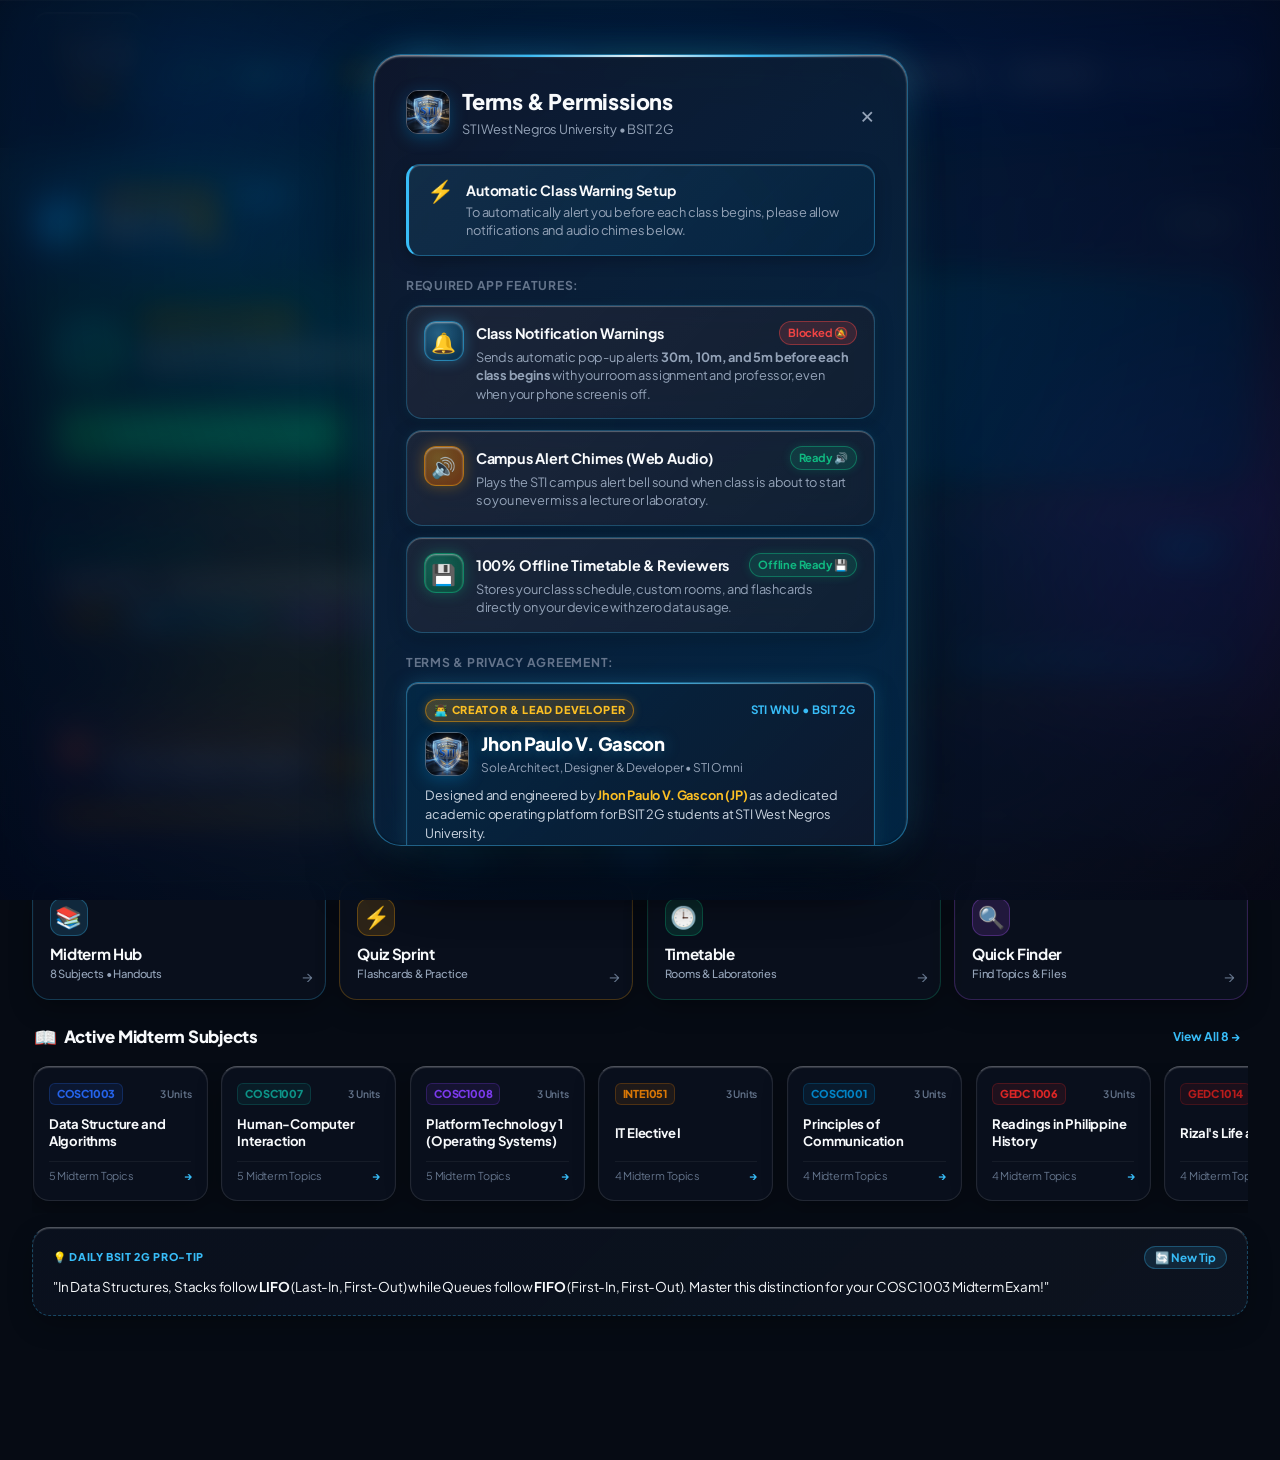
==== index.html @ 317f8689 "feat(brand): modernize STI university crest badge and integrate STI Omni branding" ====
<!DOCTYPE html>
<html lang="en" data-theme="dark">
<head>
  <meta charset="UTF-8">
  <meta name="viewport" content="width=device-width, initial-scale=1.0, viewport-fit=cover">
  <meta name="format-detection" content="telephone=no">
  <!-- Typography: Plus Jakarta Sans & Inter (Ultra-Clean Professional Suite) -->
  <link rel="preconnect" href="https://fonts.googleapis.com">
  <link rel="preconnect" href="https://fonts.gstatic.com" crossorigin>
  <link href="https://fonts.googleapis.com/css2?family=Plus+Jakarta+Sans:wght@300;400;500;600;700;800&family=Inter:wght@400;500;600;700;800&display=swap" rel="stylesheet">
  <link rel="preload" href="css/style.css" as="style">
  <link rel="stylesheet" href="css/style.css">
  <title>STI Omni &bull; BSIT 2G Study Hub</title>
  <link rel="icon" href="assets/icons/sti_crest_modern_128.png">
  <link rel="manifest" href="manifest.json">
  <meta name="apple-mobile-web-app-capable" content="yes">
  <meta name="apple-mobile-web-app-status-bar-style" content="black-translucent">
  <meta name="apple-mobile-web-app-title" content="STI Omni">
  <link rel="apple-touch-icon" href="assets/icons/sti_crest_modern_128.png">
  <meta name="theme-color" content="#002b49">
</head>
<body>
  <!-- Ambient Liquid Glass Dynamic Backlight Mesh (visionOS Glow) -->
  <div class="liquid-ambient-backdrop" aria-hidden="true">
    <div class="ambient-orb ambient-orb-1"></div>
    <div class="ambient-orb ambient-orb-2"></div>
    <div class="ambient-orb ambient-orb-3"></div>
  </div>

  <div class="app-container">
    <!-- Main Wrapper -->
    <main class="main-wrapper">
      <!-- Sticky Top Live Header (Glassmorphic) -->
      <header class="top-header">
        <div class="top-header-bar">
          <div class="header-left">
            <div class="header-brand-mark">
              <div class="brand-sti-crest-badge" title="STI West Negros University &bull; Official Student Hub">
                <img src="assets/icons/sti_crest_modern_128.png" alt="STI WNU Crest" class="brand-sti-crest-icon">
                <span class="brand-sti-text">STI</span>
              </div>
              <span class="brand-app-name">Omni</span>
              <span class="brand-section-pill">2G</span>
              <span class="term-pill">MIDTERM</span>
            </div>

            <!-- Glassmorphism Theme Switcher (Moved to left beside brand) -->
            <button id="themeToggleBtn" class="theme-liquid-orb" aria-label="Toggle dark/light theme" title="Toggle theme">
              <span class="theme-orb-glow"></span>
              <span class="theme-orb-specular"></span>
              <span id="themeIconSlot" class="theme-orb-icon">
                <svg class="theme-svg moon-svg" viewBox="0 0 24 24" fill="none" stroke="currentColor" stroke-width="2.2" stroke-linecap="round" stroke-linejoin="round">
                  <path d="M21 12.79A9 9 0 1 1 11.21 3 7 7 0 0 0 21 12.79z"></path>
                </svg>
              </span>
            </button>
          </div>

          <div class="header-actions">
            <!-- New Quick Search & Finder Button (Spotlight / Ctrl+K) -->
            <button id="headerSearchBtn" class="liquid-glass-btn search-btn" onclick="App.openSearchModal()" title="Quick Search: Subjects, Handouts, Rooms (Ctrl+K)">
              <span class="search-btn-icon">
                <svg viewBox="0 0 24 24" fill="none" stroke="currentColor" stroke-width="2.2" stroke-linecap="round" stroke-linejoin="round">
                  <circle cx="11" cy="11" r="8"></circle>
                  <line x1="21" y1="21" x2="16.65" y2="16.65"></line>
                </svg>
              </span>
              <span class="search-btn-label">Search</span>
              <kbd class="search-kbd">⌘K</kbd>
            </button>

            <!-- Download Button (Hidden when downloaded or in app) -->
            <button id="openDownloadModalHeaderBtn" class="liquid-glass-btn download-btn web-only-control" onclick="App.openDownloadModal()" title="Download Official Mobile App (.apk)">
              <span class="apk-icon">📱</span>
              <span class="apk-label-desktop">Download App (.apk)</span>
              <span class="apk-label-mobile">Get APK</span>
            </button>

            <!-- Network Status Pill (Hidden when downloaded or in app) -->
            <span id="networkStatusPill" class="network-pill online web-only-control">
              <span class="pulse-dot"></span>
              <span class="network-text">Online</span>
            </span>

            <button id="enableNotifBtn" class="btn-notif desktop-only">🔔 Alerts</button>
            <button id="testAlertBtn" class="btn-notif desktop-only" title="Preview Alert Warning">🔊 Test Chime</button>
            <div id="liveClock" class="clock-display desktop-only">Mon, Oct 5, 2026</div>
          </div>
        </div>

        <!-- Dynamic Island Liquid Glass Status Capsule -->
        <div id="liveClassCapsule" class="liquid-status-capsule">
          <div class="capsule-sheen"></div>
          <div class="capsule-body">
            <div class="capsule-headline">
              <div class="capsule-badge-group">
                <span id="tickerBadge" class="capsule-status-pill upcoming">⚡ UP NEXT</span>
                <span id="tickerCountdown" class="capsule-countdown-pill">--</span>
              </div>
              <div class="capsule-meta-group">
                <span id="tickerRoom" class="capsule-meta-pill room">📍 Loading...</span>
                <span id="tickerTime" class="capsule-meta-pill time">🕒 --:--</span>
              </div>
            </div>
            <div class="capsule-subject-row">
              <div id="tickerSubject" class="capsule-subject-title">Loading class schedule...</div>
            </div>
          </div>
          <!-- Hidden fallback for legacy text queries -->
          <span id="tickerStatusText" style="display:none;"></span>
        </div>
      </header>

      <!-- View Container -->
      <div class="content-body">
        
        <!-- Live Class Warning Banner -->
        <div id="activeClassAlertBanner" class="class-alert-banner warning" style="display: none;"></div>
        
        <!-- ========================================== -->
        <!-- VIEW 1: DASHBOARD -->
        <!-- ========================================== -->
        <!-- ========================================== -->
        <!-- VIEW 1: ENGAGING HOME / DASHBOARD -->
        <!-- ========================================== -->
        <section id="view-dashboard" class="view-section active">
          
          <!-- 1. Personalized Student Greeting Hero -->
          <div class="home-hero-header">
            <div class="home-hero-left">
              <div class="home-avatar-orb" onclick="App.openProfileModal()" title="Edit Student Profile">
                <span id="homeAvatarInitials">JP</span>
                <span class="avatar-online-dot"></span>
              </div>
              <div class="home-greeting-text">
                <div class="home-badge-row">
                  <span class="home-term-chip">🎯 MIDTERM SPRINT</span>
                  <span class="home-unit-chip">23 UNITS</span>
                </div>
                <h2 id="homeWelcomeHeading" class="home-greeting-title">Hello, JP! 👋</h2>
                <p class="home-greeting-sub"><img src="assets/icons/sti_crest_modern_128.png" alt="STI WNU" class="home-crest-micro"> BSIT 2G &bull; STI West Negros University</p>
              </div>
            </div>
            <button class="home-search-pill-btn" onclick="App.openSearchModal()" title="Quick Spotlight Search (Ctrl+K)">
              <svg width="15" height="15" viewBox="0 0 24 24" fill="none" stroke="currentColor" stroke-width="2.4" stroke-linecap="round" stroke-linejoin="round">
                <circle cx="11" cy="11" r="8"></circle>
                <line x1="21" y1="21" x2="16.65" y2="16.65"></line>
              </svg>
              <span>Search</span>
            </button>
          </div>

          <!-- Mobile App Download & Install Hero Card (Hidden when downloaded) -->
          <div class="app-download-hero-card web-only-control">
            <div class="hero-left-content">
              <div class="app-icon-badge">📱</div>
              <div>
                <div class="hero-meta-row">
                  <span class="period-badge midterm">OFFICIAL v1.0.0 RELEASE</span>
                  <span class="hero-platform-sub">ANDROID &bull; IOS &bull; OFFLINE</span>
                </div>
                <h3 class="hero-card-title">Install STI 2G Study Hub on Your Phone</h3>
                <p class="hero-card-desc">Offline class timetable, class chimes, midterm study guides &amp; practice exam flashcards.</p>
              </div>
            </div>
            <div class="hero-actions-row">
              <a href="https://github.com/paulogascon/sti-2g-study-hub/releases/download/v1.0.0/STI_2G_Study_Hub.apk" download="STI_2G_Study_Hub.apk" class="apk-download-glass-btn" onclick="App.markAppDownloaded()">
                <span>📥 Download Android APK</span>
                <span class="apk-size-pill">(7.4 MB)</span>
              </a>
              <button class="btn-secondary glass-btn" onclick="App.openDownloadModal()">
                📲 Install Guide (iOS / Android)
              </button>
            </div>
          </div>

          <!-- 2. Today's Class Radar Card (Live Dynamic Spotlight) -->
          <div id="homeClassRadarCard" class="home-class-radar-card" onclick="App.switchView('view-schedule')" role="button" tabindex="0">
            <div class="radar-card-top">
              <div class="radar-live-indicator">
                <span class="radar-pulse-ring"></span>
                <span class="radar-pulse-core"></span>
                <span id="radarStatusLabel" class="radar-status-text">UP NEXT CLASS</span>
              </div>
              <span id="radarCountdownBadge" class="radar-time-badge">in 15h 4m</span>
            </div>
            <div class="radar-card-main">
              <h3 id="radarSubjectTitle" class="radar-subject-name">COSC1001 — Principles of Communication</h3>
              <div class="radar-meta-row">
                <span id="radarRoomChip" class="radar-chip room-chip">📍 ONLINE (W 5:30PM-8:30PM)</span>
                <span id="radarTimeChip" class="radar-chip time-chip">🕒 05:30 PM - 08:30 PM</span>
                <span id="radarProfChip" class="radar-chip prof-chip">👤 Prof. Angus, Cherry Ann</span>
              </div>
            </div>
            <div class="radar-card-footer">
              <span class="radar-footer-hint">Tap to view full timetable &amp; room assignments &rarr;</span>
            </div>
          </div>

          <!-- 3. Midterm Exam Countdown & Season Progress -->
          <div class="midterm-countdown-banner">
            <div class="countdown-left">
              <div class="countdown-orb">🎯</div>
              <div>
                <div class="countdown-eyebrow">MIDTERM EXAMINATION WINDOW</div>
                <div class="countdown-highlight-row">
                  <span id="midtermCountdown" class="countdown-number">15 Days Left</span>
                  <span class="countdown-dates-pill">Oct 22–28, 2026</span>
                </div>
                <p id="midtermCountdownDesc" class="countdown-desc">Review your notes daily to ace all 8 subjects!</p>
              </div>
            </div>
            <div class="countdown-progress-wrapper">
              <div class="progress-bar-track">
                <div class="progress-bar-fill" style="width: 65%;"></div>
              </div>
              <div class="progress-meta-row">
                <span>Prelims Done</span>
                <span class="progress-pct">65% Season Progress</span>
                <span>Midterms Ahead</span>
              </div>
            </div>
          </div>

          <!-- 4. Interactive Bento Quick Action Hub (4 Tiles) -->
          <div class="home-bento-grid">
            <div class="bento-card bento-subjects" onclick="App.goToMidtermSubjects()">
              <div class="bento-icon-glow">📚</div>
              <div class="bento-content">
                <h4>Midterm Hub</h4>
                <p>8 Subjects &bull; Handouts</p>
              </div>
              <div class="bento-arrow">&rarr;</div>
            </div>

            <div class="bento-card bento-quiz" onclick="App.switchView('view-quiz')">
              <div class="bento-icon-glow">⚡</div>
              <div class="bento-content">
                <h4>Quiz Sprint</h4>
                <p>Flashcards &amp; Practice</p>
              </div>
              <div class="bento-arrow">&rarr;</div>
            </div>

            <div class="bento-card bento-sched" onclick="App.switchView('view-schedule')">
              <div class="bento-icon-glow">🕒</div>
              <div class="bento-content">
                <h4>Timetable</h4>
                <p>Rooms &amp; Laboratories</p>
              </div>
              <div class="bento-arrow">&rarr;</div>
            </div>

            <div class="bento-card bento-search" onclick="App.openSearchModal()">
              <div class="bento-icon-glow">🔍</div>
              <div class="bento-content">
                <h4>Quick Finder</h4>
                <p>Find Topics &amp; Files</p>
              </div>
              <div class="bento-arrow">&rarr;</div>
            </div>
          </div>

          <!-- 5. Enrolled Courses Quick Carousel (8 Subjects) -->
          <div class="home-section-headline">
            <div class="headline-left">
              <span class="headline-icon">📖</span>
              <h3>Active Midterm Subjects</h3>
            </div>
            <button class="headline-action-link" onclick="App.goToMidtermSubjects()">View All 8 &rarr;</button>
          </div>

          <div id="homeSubjectsCarousel" class="home-subjects-carousel">
            <!-- Rendered dynamically by App.renderHomeSubjectsCarousel() -->
          </div>

          <!-- 6. Daily BSIT Pro-Tip & Knowledge Byte -->
          <div class="home-protip-card">
            <div class="protip-header">
              <div class="protip-badge">💡 DAILY BSIT 2G PRO-TIP</div>
              <button class="protip-refresh-btn" onclick="App.rotateDailyProTip()" title="Get another tip">🔄 New Tip</button>
            </div>
            <p id="homeProTipText" class="protip-body">
              "In Data Structures, Stacks follow <strong>LIFO</strong> (Last-In, First-Out) while Queues follow <strong>FIFO</strong> (First-In, First-Out). Master this distinction for your COSC1003 Midterm Exam!"
            </p>
          </div>

        </section>

        <!-- ========================================== -->
        <!-- VIEW 2: CLASS SCHEDULE -->
        <!-- ========================================== -->
        <section id="view-schedule" class="view-section">
          <div class="section-header">
            <h2>Weekly Class Timetable</h2>
            <p>Official schedule for BSIT 2G &bull; Lectures, Computer Laboratories, and PE</p>
          </div>

          <div class="schedule-controls">
            <div class="day-pills">
              <button class="day-pill-btn active" data-day="All" onclick="ScheduleModule.setDayFilter('All')">All Days</button>
              <button class="day-pill-btn" data-day="Monday" onclick="ScheduleModule.setDayFilter('Monday')">Mon</button>
              <button class="day-pill-btn" data-day="Tuesday" onclick="ScheduleModule.setDayFilter('Tuesday')">Tue</button>
              <button class="day-pill-btn" data-day="Wednesday" onclick="ScheduleModule.setDayFilter('Wednesday')">Wed</button>
              <button class="day-pill-btn" data-day="Thursday" onclick="ScheduleModule.setDayFilter('Thursday')">Thu</button>
              <button class="day-pill-btn" data-day="Friday" onclick="ScheduleModule.setDayFilter('Friday')">Fri</button>
            </div>
            <button id="openAddSchedBtn" class="btn-secondary">
              + Add / Custom Slot
            </button>
          </div>

          <div id="scheduleGrid" class="schedule-grid">
            <!-- Rendered by ScheduleModule -->
          </div>
        </section>

        <!-- ========================================== -->
        <!-- VIEW 3: SUBJECT HUB -->
        <!-- ========================================== -->
        <section id="view-subjects" class="view-section">
          <div class="section-header" style="display:flex; justify-content:space-between; align-items:center; flex-wrap:wrap; gap:1rem;">
            <div>
              <h2>Subject Hub (8 Courses)</h2>
              <p>Curriculum repository, syllabus modules, handouts, and quick reviewers</p>
            </div>
            <div class="period-tab-group" style="margin-bottom:0;">
              <button class="period-tab-btn active" id="filterAllPeriod" onclick="App.setGlobalSubjectFilter('ALL')">
                📚 All Topics
              </button>
              <button class="period-tab-btn" id="filterMidtermPeriod" onclick="App.setGlobalSubjectFilter('MIDTERM')">
                🎯 Midterm (Active)
              </button>
              <button class="period-tab-btn" id="filterPrelimPeriod" onclick="App.setGlobalSubjectFilter('PRELIM')">
                📁 Prelim Archive
              </button>
            </div>
          </div>

          <div id="subjectsGrid" class="subjects-grid">

      <div class="subject-card" data-code="COSC1003">
        <div class="subject-card-top" style="background: linear-gradient(135deg, #1E3A8A 0%, #3B82F6 100%);">
          <div class="subject-card-code">COSC1003</div>
          <h3 class="subject-card-title">Data Structure and Algorithms</h3>
          <span class="subject-units-badge">3 Units</span>
        </div>
        <div class="subject-card-body">
          <div class="subject-meta-chips-row">
            <div class="schedule-meta-chip room-chip" title="Classroom / Laboratory: B305 (Lec) / B102 (Lab)">
              <div class="meta-chip-orb room-orb">
                <svg class="meta-chip-svg" viewBox="0 0 24 24" fill="none" stroke="currentColor" stroke-width="2" stroke-linecap="round" stroke-linejoin="round">
                  <path d="M3 21h18M5 21V7l8-4v18M13 7l6 3v11M9 9v1M9 13v1M9 17v1M17 13v1M17 17v1"/>
                </svg>
              </div>
              <div class="meta-chip-content">
                <span class="meta-chip-label">Room / Lab</span>
                <span class="meta-chip-value">B305 (Lec) / B102 (Lab)</span>
              </div>
            </div>

            <div class="schedule-meta-chip instructor-chip" title="Instructor: Angus, Cherry Ann A.">
              <div class="meta-chip-orb instructor-orb">
                <svg class="meta-chip-svg" viewBox="0 0 24 24" fill="none" stroke="currentColor" stroke-width="2" stroke-linecap="round" stroke-linejoin="round">
                  <path d="M20 21v-2a4 4 0 0 0-4-4H8a4 4 0 0 0-4 4v2"></path>
                  <circle cx="12" cy="7" r="4"></circle>
                </svg>
              </div>
              <div class="meta-chip-content">
                <span class="meta-chip-label">Instructor</span>
                <span class="meta-chip-value">Angus, Cherry Ann A.</span>
              </div>
            </div>
          </div>
          <p class="subject-desc">Fundamental data structures (Arrays, Linked Lists, Stacks, Queues, Trees) and algorithmic complexity (Big O, sorting, searching).</p>

          <div style="display:flex; justify-content:space-between; align-items:center; margin: 0.85rem 0 0.4rem 0;">
            <div style="display:flex; gap: 6px;">
              <button 
                class="period-badge midterm" 
                style="cursor:pointer; border: 1px solid rgba(245, 158, 11, 0.4); background: rgba(245, 158, 11, 0.2);"
                onclick="App.toggleCardTopics('COSC1003', 'midterm', event)">
                🎯 Midterm (5)
              </button>
              <button 
                class="period-badge" 
                style="cursor:pointer; border: 1px solid var(--border-color); background: transparent;"
                onclick="App.toggleCardTopics('COSC1003', 'prelim', event)">
                📁 Prelim (4)
              </button>
            </div>
            <span style="font-size: 0.7rem; color: var(--text-dim); text-transform:uppercase; font-weight:700;">
              Active
            </span>
          </div>

          <ul class="subject-topics-list">
              <li class="subject-topic-item">
                <span class="subject-topic-dot" style="background: #f59e0b;"></span>
                <span>Abstract Data Types & Big-O Notation</span>
              </li>
              <li class="subject-topic-item">
                <span class="subject-topic-dot" style="background: #f59e0b;"></span>
                <span>Singly and Doubly Linked Lists</span>
              </li>
              <li class="subject-topic-item">
                <span class="subject-topic-dot" style="background: #f59e0b;"></span>
                <span>Stacks (LIFO) & Queues (FIFO)</span>
              </li>
              <li class="subject-topic-item">
                <span class="subject-topic-dot" style="background: #f59e0b;"></span>
                <span>Trees & Binary Search Trees (BST)</span>
              </li>
              <li class="subject-topic-item">
                <span class="subject-topic-dot" style="background: #f59e0b;"></span>
                <span>Sorting & Searching Algorithms</span>
              </li>
          </ul>

          <div class="subject-card-midterm-cta">
            <button class="btn-card-action btn-midterm-highlight" onclick="App.openSubjectHandouts('COSC1003', 'MIDTERM')" title="Open Midterm Study Guides &amp; Raw Handouts">
              <span class="btn-pulse-dot"></span>
              <span class="btn-cta-text">
                <span class="btn-cta-title">🎯 Open Midterm Files &amp; Reviewers</span>
                <span class="btn-cta-subtitle">Study Guides &bull; Raw Handouts &bull; Active &rarr;</span>
              </span>
            </button>
          </div>

          <div class="subject-actions-row">
            <button class="btn-card-action btn-secondary-glass" onclick="App.openSubjectHandouts('COSC1003', 'PRELIM')">
              📁 Prelim Archive
            </button>
            <button class="btn-card-action btn-secondary-glass" onclick="App.startSubjectQuiz('COSC1003')">
              ⚡ Flashcards &amp; Quiz
            </button>
          </div>
        </div>
      </div>

      <div class="subject-card" data-code="COSC1007">
        <div class="subject-card-top" style="background: linear-gradient(135deg, #115E59 0%, #14B8A6 100%);">
          <div class="subject-card-code">COSC1007</div>
          <h3 class="subject-card-title">Human-Computer Interaction</h3>
          <span class="subject-units-badge">3 Units</span>
        </div>
        <div class="subject-card-body">
          <div class="subject-meta-chips-row">
            <div class="schedule-meta-chip room-chip" title="Classroom / Laboratory: B207 (Lec) / MN307 (Lab)">
              <div class="meta-chip-orb room-orb">
                <svg class="meta-chip-svg" viewBox="0 0 24 24" fill="none" stroke="currentColor" stroke-width="2" stroke-linecap="round" stroke-linejoin="round">
                  <path d="M3 21h18M5 21V7l8-4v18M13 7l6 3v11M9 9v1M9 13v1M9 17v1M17 13v1M17 17v1"/>
                </svg>
              </div>
              <div class="meta-chip-content">
                <span class="meta-chip-label">Room / Lab</span>
                <span class="meta-chip-value">B207 (Lec) / MN307 (Lab)</span>
              </div>
            </div>

            <div class="schedule-meta-chip instructor-chip" title="Instructor: Pasion, Charis B.">
              <div class="meta-chip-orb instructor-orb">
                <svg class="meta-chip-svg" viewBox="0 0 24 24" fill="none" stroke="currentColor" stroke-width="2" stroke-linecap="round" stroke-linejoin="round">
                  <path d="M20 21v-2a4 4 0 0 0-4-4H8a4 4 0 0 0-4 4v2"></path>
                  <circle cx="12" cy="7" r="4"></circle>
                </svg>
              </div>
              <div class="meta-chip-content">
                <span class="meta-chip-label">Instructor</span>
                <span class="meta-chip-value">Pasion, Charis B.</span>
              </div>
            </div>
          </div>
          <p class="subject-desc">Design principles, usability engineering, user testing, heuristic evaluation, and interaction design for web/mobile interfaces.</p>

          <div style="display:flex; justify-content:space-between; align-items:center; margin: 0.85rem 0 0.4rem 0;">
            <div style="display:flex; gap: 6px;">
              <button 
                class="period-badge midterm" 
                style="cursor:pointer; border: 1px solid rgba(245, 158, 11, 0.4); background: rgba(245, 158, 11, 0.2);"
                onclick="App.toggleCardTopics('COSC1007', 'midterm', event)">
                🎯 Midterm (5)
              </button>
              <button 
                class="period-badge" 
                style="cursor:pointer; border: 1px solid var(--border-color); background: transparent;"
                onclick="App.toggleCardTopics('COSC1007', 'prelim', event)">
                📁 Prelim (4)
              </button>
            </div>
            <span style="font-size: 0.7rem; color: var(--text-dim); text-transform:uppercase; font-weight:700;">
              Active
            </span>
          </div>

          <ul class="subject-topics-list">
              <li class="subject-topic-item">
                <span class="subject-topic-dot" style="background: #f59e0b;"></span>
                <span>HCI Foundations & User-Centered Design</span>
              </li>
              <li class="subject-topic-item">
                <span class="subject-topic-dot" style="background: #f59e0b;"></span>
                <span>Nielsen's 10 Usability Heuristics</span>
              </li>
              <li class="subject-topic-item">
                <span class="subject-topic-dot" style="background: #f59e0b;"></span>
                <span>Hierarchical Task Analysis (HTA)</span>
              </li>
              <li class="subject-topic-item">
                <span class="subject-topic-dot" style="background: #f59e0b;"></span>
                <span>Prototyping & Wireframing</span>
              </li>
              <li class="subject-topic-item">
                <span class="subject-topic-dot" style="background: #f59e0b;"></span>
                <span>Usability Testing & Metrics</span>
              </li>
          </ul>

          <div class="subject-card-midterm-cta">
            <button class="btn-card-action btn-midterm-highlight" onclick="App.openSubjectHandouts('COSC1007', 'MIDTERM')" title="Open Midterm Study Guides &amp; Raw Handouts">
              <span class="btn-pulse-dot"></span>
              <span class="btn-cta-text">
                <span class="btn-cta-title">🎯 Open Midterm Files &amp; Reviewers</span>
                <span class="btn-cta-subtitle">Study Guides &bull; Raw Handouts &bull; Active &rarr;</span>
              </span>
            </button>
          </div>

          <div class="subject-actions-row">
            <button class="btn-card-action btn-secondary-glass" onclick="App.openSubjectHandouts('COSC1007', 'PRELIM')">
              📁 Prelim Archive
            </button>
            <button class="btn-card-action btn-secondary-glass" onclick="App.startSubjectQuiz('COSC1007')">
              ⚡ Flashcards &amp; Quiz
            </button>
          </div>
        </div>
      </div>

      <div class="subject-card" data-code="COSC1008">
        <div class="subject-card-top" style="background: linear-gradient(135deg, #5B21B6 0%, #8B5CF6 100%);">
          <div class="subject-card-code">COSC1008</div>
          <h3 class="subject-card-title">Platform Technology 1 (Operating Systems)</h3>
          <span class="subject-units-badge">3 Units</span>
        </div>
        <div class="subject-card-body">
          <div class="subject-meta-chips-row">
            <div class="schedule-meta-chip room-chip" title="Classroom / Laboratory: B304 (Lec) / MN306 (Lab)">
              <div class="meta-chip-orb room-orb">
                <svg class="meta-chip-svg" viewBox="0 0 24 24" fill="none" stroke="currentColor" stroke-width="2" stroke-linecap="round" stroke-linejoin="round">
                  <path d="M3 21h18M5 21V7l8-4v18M13 7l6 3v11M9 9v1M9 13v1M9 17v1M17 13v1M17 17v1"/>
                </svg>
              </div>
              <div class="meta-chip-content">
                <span class="meta-chip-label">Room / Lab</span>
                <span class="meta-chip-value">B304 (Lec) / MN306 (Lab)</span>
              </div>
            </div>

            <div class="schedule-meta-chip instructor-chip" title="Instructor: Gonzales, Danly S.">
              <div class="meta-chip-orb instructor-orb">
                <svg class="meta-chip-svg" viewBox="0 0 24 24" fill="none" stroke="currentColor" stroke-width="2" stroke-linecap="round" stroke-linejoin="round">
                  <path d="M20 21v-2a4 4 0 0 0-4-4H8a4 4 0 0 0-4 4v2"></path>
                  <circle cx="12" cy="7" r="4"></circle>
                </svg>
              </div>
              <div class="meta-chip-content">
                <span class="meta-chip-label">Instructor</span>
                <span class="meta-chip-value">Gonzales, Danly S.</span>
              </div>
            </div>
          </div>
          <p class="subject-desc">Operating system architecture, process management, CPU scheduling, concurrency, memory allocation, and virtual storage.</p>

          <div style="display:flex; justify-content:space-between; align-items:center; margin: 0.85rem 0 0.4rem 0;">
            <div style="display:flex; gap: 6px;">
              <button 
                class="period-badge midterm" 
                style="cursor:pointer; border: 1px solid rgba(245, 158, 11, 0.4); background: rgba(245, 158, 11, 0.2);"
                onclick="App.toggleCardTopics('COSC1008', 'midterm', event)">
                🎯 Midterm (5)
              </button>
              <button 
                class="period-badge" 
                style="cursor:pointer; border: 1px solid var(--border-color); background: transparent;"
                onclick="App.toggleCardTopics('COSC1008', 'prelim', event)">
                📁 Prelim (4)
              </button>
            </div>
            <span style="font-size: 0.7rem; color: var(--text-dim); text-transform:uppercase; font-weight:700;">
              Active
            </span>
          </div>

          <ul class="subject-topics-list">
              <li class="subject-topic-item">
                <span class="subject-topic-dot" style="background: #f59e0b;"></span>
                <span>OS Architecture & System Calls</span>
              </li>
              <li class="subject-topic-item">
                <span class="subject-topic-dot" style="background: #f59e0b;"></span>
                <span>Process Lifecycle & PCB</span>
              </li>
              <li class="subject-topic-item">
                <span class="subject-topic-dot" style="background: #f59e0b;"></span>
                <span>CPU Scheduling Algorithms (FCFS, SJF, RR)</span>
              </li>
              <li class="subject-topic-item">
                <span class="subject-topic-dot" style="background: #f59e0b;"></span>
                <span>Process Synchronization & Deadlocks</span>
              </li>
              <li class="subject-topic-item">
                <span class="subject-topic-dot" style="background: #f59e0b;"></span>
                <span>Memory Management & Paging</span>
              </li>
          </ul>

          <div class="subject-card-midterm-cta">
            <button class="btn-card-action btn-midterm-highlight" onclick="App.openSubjectHandouts('COSC1008', 'MIDTERM')" title="Open Midterm Study Guides &amp; Raw Handouts">
              <span class="btn-pulse-dot"></span>
              <span class="btn-cta-text">
                <span class="btn-cta-title">🎯 Open Midterm Files &amp; Reviewers</span>
                <span class="btn-cta-subtitle">Study Guides &bull; Raw Handouts &bull; Active &rarr;</span>
              </span>
            </button>
          </div>

          <div class="subject-actions-row">
            <button class="btn-card-action btn-secondary-glass" onclick="App.openSubjectHandouts('COSC1008', 'PRELIM')">
              📁 Prelim Archive
            </button>
            <button class="btn-card-action btn-secondary-glass" onclick="App.startSubjectQuiz('COSC1008')">
              ⚡ Flashcards &amp; Quiz
            </button>
          </div>
        </div>
      </div>

      <div class="subject-card" data-code="INTE1051">
        <div class="subject-card-top" style="background: linear-gradient(135deg, #92400E 0%, #F59E0B 100%);">
          <div class="subject-card-code">INTE1051</div>
          <h3 class="subject-card-title">IT Elective I</h3>
          <span class="subject-units-badge">3 Units</span>
        </div>
        <div class="subject-card-body">
          <div class="subject-meta-chips-row">
            <div class="schedule-meta-chip room-chip" title="Classroom / Laboratory: B207 (Lec) / MN308 (Lab)">
              <div class="meta-chip-orb room-orb">
                <svg class="meta-chip-svg" viewBox="0 0 24 24" fill="none" stroke="currentColor" stroke-width="2" stroke-linecap="round" stroke-linejoin="round">
                  <path d="M3 21h18M5 21V7l8-4v18M13 7l6 3v11M9 9v1M9 13v1M9 17v1M17 13v1M17 17v1"/>
                </svg>
              </div>
              <div class="meta-chip-content">
                <span class="meta-chip-label">Room / Lab</span>
                <span class="meta-chip-value">B207 (Lec) / MN308 (Lab)</span>
              </div>
            </div>

            <div class="schedule-meta-chip instructor-chip" title="Instructor: Pasion, Charis B.">
              <div class="meta-chip-orb instructor-orb">
                <svg class="meta-chip-svg" viewBox="0 0 24 24" fill="none" stroke="currentColor" stroke-width="2" stroke-linecap="round" stroke-linejoin="round">
                  <path d="M20 21v-2a4 4 0 0 0-4-4H8a4 4 0 0 0-4 4v2"></path>
                  <circle cx="12" cy="7" r="4"></circle>
                </svg>
              </div>
              <div class="meta-chip-content">
                <span class="meta-chip-label">Instructor</span>
                <span class="meta-chip-value">Pasion, Charis B.</span>
              </div>
            </div>
          </div>
          <p class="subject-desc">Specialized technologies, modern development environments, application logic, and industry workflows.</p>

          <div style="display:flex; justify-content:space-between; align-items:center; margin: 0.85rem 0 0.4rem 0;">
            <div style="display:flex; gap: 6px;">
              <button 
                class="period-badge midterm" 
                style="cursor:pointer; border: 1px solid rgba(245, 158, 11, 0.4); background: rgba(245, 158, 11, 0.2);"
                onclick="App.toggleCardTopics('INTE1051', 'midterm', event)">
                🎯 Midterm (4)
              </button>
              <button 
                class="period-badge" 
                style="cursor:pointer; border: 1px solid var(--border-color); background: transparent;"
                onclick="App.toggleCardTopics('INTE1051', 'prelim', event)">
                📁 Prelim (4)
              </button>
            </div>
            <span style="font-size: 0.7rem; color: var(--text-dim); text-transform:uppercase; font-weight:700;">
              Active
            </span>
          </div>

          <ul class="subject-topics-list">
              <li class="subject-topic-item">
                <span class="subject-topic-dot" style="background: #f59e0b;"></span>
                <span>Modern Development Paradigms</span>
              </li>
              <li class="subject-topic-item">
                <span class="subject-topic-dot" style="background: #f59e0b;"></span>
                <span>Component Architecture & State Management</span>
              </li>
              <li class="subject-topic-item">
                <span class="subject-topic-dot" style="background: #f59e0b;"></span>
                <span>API Integrations & Data Flow</span>
              </li>
              <li class="subject-topic-item">
                <span class="subject-topic-dot" style="background: #f59e0b;"></span>
                <span>Testing & Deployment Best Practices</span>
              </li>
          </ul>

          <div class="subject-card-midterm-cta">
            <button class="btn-card-action btn-midterm-highlight" onclick="App.openSubjectHandouts('INTE1051', 'MIDTERM')" title="Open Midterm Study Guides &amp; Raw Handouts">
              <span class="btn-pulse-dot"></span>
              <span class="btn-cta-text">
                <span class="btn-cta-title">🎯 Open Midterm Files &amp; Reviewers</span>
                <span class="btn-cta-subtitle">Study Guides &bull; Raw Handouts &bull; Active &rarr;</span>
              </span>
            </button>
          </div>

          <div class="subject-actions-row">
            <button class="btn-card-action btn-secondary-glass" onclick="App.openSubjectHandouts('INTE1051', 'PRELIM')">
              📁 Prelim Archive
            </button>
            <button class="btn-card-action btn-secondary-glass" onclick="App.startSubjectQuiz('INTE1051')">
              ⚡ Flashcards &amp; Quiz
            </button>
          </div>
        </div>
      </div>

      <div class="subject-card" data-code="COSC1001">
        <div class="subject-card-top" style="background: linear-gradient(135deg, #075985 0%, #0EA5E9 100%);">
          <div class="subject-card-code">COSC1001</div>
          <h3 class="subject-card-title">Principles of Communication</h3>
          <span class="subject-units-badge">3 Units</span>
        </div>
        <div class="subject-card-body">
          <div class="subject-meta-chips-row">
            <div class="schedule-meta-chip room-chip" title="Classroom / Laboratory: ONLINE (W 5:30PM-8:30PM)">
              <div class="meta-chip-orb room-orb">
                <svg class="meta-chip-svg" viewBox="0 0 24 24" fill="none" stroke="currentColor" stroke-width="2" stroke-linecap="round" stroke-linejoin="round">
                  <path d="M3 21h18M5 21V7l8-4v18M13 7l6 3v11M9 9v1M9 13v1M9 17v1M17 13v1M17 17v1"/>
                </svg>
              </div>
              <div class="meta-chip-content">
                <span class="meta-chip-label">Room / Lab</span>
                <span class="meta-chip-value">ONLINE (W 5:30PM-8:30PM)</span>
              </div>
            </div>

            <div class="schedule-meta-chip instructor-chip" title="Instructor: Escauso, Irene May C.">
              <div class="meta-chip-orb instructor-orb">
                <svg class="meta-chip-svg" viewBox="0 0 24 24" fill="none" stroke="currentColor" stroke-width="2" stroke-linecap="round" stroke-linejoin="round">
                  <path d="M20 21v-2a4 4 0 0 0-4-4H8a4 4 0 0 0-4 4v2"></path>
                  <circle cx="12" cy="7" r="4"></circle>
                </svg>
              </div>
              <div class="meta-chip-content">
                <span class="meta-chip-label">Instructor</span>
                <span class="meta-chip-value">Escauso, Irene May C.</span>
              </div>
            </div>
          </div>
          <p class="subject-desc">Data communications, signal transmission, network topologies, OSI/TCP layers, and digital modulation basics.</p>

          <div style="display:flex; justify-content:space-between; align-items:center; margin: 0.85rem 0 0.4rem 0;">
            <div style="display:flex; gap: 6px;">
              <button 
                class="period-badge midterm" 
                style="cursor:pointer; border: 1px solid rgba(245, 158, 11, 0.4); background: rgba(245, 158, 11, 0.2);"
                onclick="App.toggleCardTopics('COSC1001', 'midterm', event)">
                🎯 Midterm (4)
              </button>
              <button 
                class="period-badge" 
                style="cursor:pointer; border: 1px solid var(--border-color); background: transparent;"
                onclick="App.toggleCardTopics('COSC1001', 'prelim', event)">
                📁 Prelim (4)
              </button>
            </div>
            <span style="font-size: 0.7rem; color: var(--text-dim); text-transform:uppercase; font-weight:700;">
              Active
            </span>
          </div>

          <ul class="subject-topics-list">
              <li class="subject-topic-item">
                <span class="subject-topic-dot" style="background: #f59e0b;"></span>
                <span>Transmission Media & Signal Characteristics</span>
              </li>
              <li class="subject-topic-item">
                <span class="subject-topic-dot" style="background: #f59e0b;"></span>
                <span>Modulation Techniques (AM, FM, PM)</span>
              </li>
              <li class="subject-topic-item">
                <span class="subject-topic-dot" style="background: #f59e0b;"></span>
                <span>OSI 7-Layer Reference Model</span>
              </li>
              <li class="subject-topic-item">
                <span class="subject-topic-dot" style="background: #f59e0b;"></span>
                <span>Multiplexing & Error Detection Codes</span>
              </li>
          </ul>

          <div class="subject-card-midterm-cta">
            <button class="btn-card-action btn-midterm-highlight" onclick="App.openSubjectHandouts('COSC1001', 'MIDTERM')" title="Open Midterm Study Guides &amp; Raw Handouts">
              <span class="btn-pulse-dot"></span>
              <span class="btn-cta-text">
                <span class="btn-cta-title">🎯 Open Midterm Files &amp; Reviewers</span>
                <span class="btn-cta-subtitle">Study Guides &bull; Raw Handouts &bull; Active &rarr;</span>
              </span>
            </button>
          </div>

          <div class="subject-actions-row">
            <button class="btn-card-action btn-secondary-glass" onclick="App.openSubjectHandouts('COSC1001', 'PRELIM')">
              📁 Prelim Archive
            </button>
            <button class="btn-card-action btn-secondary-glass" onclick="App.startSubjectQuiz('COSC1001')">
              ⚡ Flashcards &amp; Quiz
            </button>
          </div>
        </div>
      </div>

      <div class="subject-card" data-code="GEDC 1006">
        <div class="subject-card-top" style="background: linear-gradient(135deg, #991B1B 0%, #EF4444 100%);">
          <div class="subject-card-code">GEDC 1006</div>
          <h3 class="subject-card-title">Readings in Philippine History</h3>
          <span class="subject-units-badge">3 Units</span>
        </div>
        <div class="subject-card-body">
          <div class="subject-meta-chips-row">
            <div class="schedule-meta-chip room-chip" title="Classroom / Laboratory: B305 (F 1:00PM-4:00PM)">
              <div class="meta-chip-orb room-orb">
                <svg class="meta-chip-svg" viewBox="0 0 24 24" fill="none" stroke="currentColor" stroke-width="2" stroke-linecap="round" stroke-linejoin="round">
                  <path d="M3 21h18M5 21V7l8-4v18M13 7l6 3v11M9 9v1M9 13v1M9 17v1M17 13v1M17 17v1"/>
                </svg>
              </div>
              <div class="meta-chip-content">
                <span class="meta-chip-label">Room / Lab</span>
                <span class="meta-chip-value">B305 (F 1:00PM-4:00PM)</span>
              </div>
            </div>

            <div class="schedule-meta-chip instructor-chip" title="Instructor: Pama, Delia P.">
              <div class="meta-chip-orb instructor-orb">
                <svg class="meta-chip-svg" viewBox="0 0 24 24" fill="none" stroke="currentColor" stroke-width="2" stroke-linecap="round" stroke-linejoin="round">
                  <path d="M20 21v-2a4 4 0 0 0-4-4H8a4 4 0 0 0-4 4v2"></path>
                  <circle cx="12" cy="7" r="4"></circle>
                </svg>
              </div>
              <div class="meta-chip-content">
                <span class="meta-chip-label">Instructor</span>
                <span class="meta-chip-value">Pama, Delia P.</span>
              </div>
            </div>
          </div>
          <p class="subject-desc">Critical analysis of primary sources, historical controversies, customs, and socioeconomic evolution of the Philippines.</p>

          <div style="display:flex; justify-content:space-between; align-items:center; margin: 0.85rem 0 0.4rem 0;">
            <div style="display:flex; gap: 6px;">
              <button 
                class="period-badge midterm" 
                style="cursor:pointer; border: 1px solid rgba(245, 158, 11, 0.4); background: rgba(245, 158, 11, 0.2);"
                onclick="App.toggleCardTopics('GEDC 1006', 'midterm', event)">
                🎯 Midterm (4)
              </button>
              <button 
                class="period-badge" 
                style="cursor:pointer; border: 1px solid var(--border-color); background: transparent;"
                onclick="App.toggleCardTopics('GEDC 1006', 'prelim', event)">
                📁 Prelim (4)
              </button>
            </div>
            <span style="font-size: 0.7rem; color: var(--text-dim); text-transform:uppercase; font-weight:700;">
              Active
            </span>
          </div>

          <ul class="subject-topics-list">
              <li class="subject-topic-item">
                <span class="subject-topic-dot" style="background: #f59e0b;"></span>
                <span>Primary vs. Secondary Sources Analysis</span>
              </li>
              <li class="subject-topic-item">
                <span class="subject-topic-dot" style="background: #f59e0b;"></span>
                <span>Customs of the Tagalogs & Early Visayan Societies</span>
              </li>
              <li class="subject-topic-item">
                <span class="subject-topic-dot" style="background: #f59e0b;"></span>
                <span>Cavite Mutiny & Propaganda Movement</span>
              </li>
              <li class="subject-topic-item">
                <span class="subject-topic-dot" style="background: #f59e0b;"></span>
                <span>Philippine Constitution Evolution</span>
              </li>
          </ul>

          <div class="subject-card-midterm-cta">
            <button class="btn-card-action btn-midterm-highlight" onclick="App.openSubjectHandouts('GEDC 1006', 'MIDTERM')" title="Open Midterm Study Guides &amp; Raw Handouts">
              <span class="btn-pulse-dot"></span>
              <span class="btn-cta-text">
                <span class="btn-cta-title">🎯 Open Midterm Files &amp; Reviewers</span>
                <span class="btn-cta-subtitle">Study Guides &bull; Raw Handouts &bull; Active &rarr;</span>
              </span>
            </button>
          </div>

          <div class="subject-actions-row">
            <button class="btn-card-action btn-secondary-glass" onclick="App.openSubjectHandouts('GEDC 1006', 'PRELIM')">
              📁 Prelim Archive
            </button>
            <button class="btn-card-action btn-secondary-glass" onclick="App.startSubjectQuiz('GEDC1006')">
              ⚡ Flashcards &amp; Quiz
            </button>
          </div>
        </div>
      </div>

      <div class="subject-card" data-code="GEDC 1014">
        <div class="subject-card-top" style="background: linear-gradient(135deg, #7F1D1D 0%, #DC2626 100%);">
          <div class="subject-card-code">GEDC 1014</div>
          <h3 class="subject-card-title">Rizal's Life and Works</h3>
          <span class="subject-units-badge">3 Units</span>
        </div>
        <div class="subject-card-body">
          <div class="subject-meta-chips-row">
            <div class="schedule-meta-chip room-chip" title="Classroom / Laboratory: MN424 (M 5:30PM-8:30PM)">
              <div class="meta-chip-orb room-orb">
                <svg class="meta-chip-svg" viewBox="0 0 24 24" fill="none" stroke="currentColor" stroke-width="2" stroke-linecap="round" stroke-linejoin="round">
                  <path d="M3 21h18M5 21V7l8-4v18M13 7l6 3v11M9 9v1M9 13v1M9 17v1M17 13v1M17 17v1"/>
                </svg>
              </div>
              <div class="meta-chip-content">
                <span class="meta-chip-label">Room / Lab</span>
                <span class="meta-chip-value">MN424 (M 5:30PM-8:30PM)</span>
              </div>
            </div>

            <div class="schedule-meta-chip instructor-chip" title="Instructor: Angeles, Jocen B.">
              <div class="meta-chip-orb instructor-orb">
                <svg class="meta-chip-svg" viewBox="0 0 24 24" fill="none" stroke="currentColor" stroke-width="2" stroke-linecap="round" stroke-linejoin="round">
                  <path d="M20 21v-2a4 4 0 0 0-4-4H8a4 4 0 0 0-4 4v2"></path>
                  <circle cx="12" cy="7" r="4"></circle>
                </svg>
              </div>
              <div class="meta-chip-content">
                <span class="meta-chip-label">Instructor</span>
                <span class="meta-chip-value">Angeles, Jocen B.</span>
              </div>
            </div>
          </div>
          <p class="subject-desc">Life, writings, exile, trial, and enduring legacy of Dr. Jose Rizal; analysis of Noli Me Tangere and El Filibusterismo.</p>

          <div style="display:flex; justify-content:space-between; align-items:center; margin: 0.85rem 0 0.4rem 0;">
            <div style="display:flex; gap: 6px;">
              <button 
                class="period-badge midterm" 
                style="cursor:pointer; border: 1px solid rgba(245, 158, 11, 0.4); background: rgba(245, 158, 11, 0.2);"
                onclick="App.toggleCardTopics('GEDC 1014', 'midterm', event)">
                🎯 Midterm (4)
              </button>
              <button 
                class="period-badge" 
                style="cursor:pointer; border: 1px solid var(--border-color); background: transparent;"
                onclick="App.toggleCardTopics('GEDC 1014', 'prelim', event)">
                📁 Prelim (4)
              </button>
            </div>
            <span style="font-size: 0.7rem; color: var(--text-dim); text-transform:uppercase; font-weight:700;">
              Active
            </span>
          </div>

          <ul class="subject-topics-list">
              <li class="subject-topic-item">
                <span class="subject-topic-dot" style="background: #f59e0b;"></span>
                <span>Rizal Law (RA 1425) Context & Rationale</span>
              </li>
              <li class="subject-topic-item">
                <span class="subject-topic-dot" style="background: #f59e0b;"></span>
                <span>19th Century Philippines under Spanish Rule</span>
              </li>
              <li class="subject-topic-item">
                <span class="subject-topic-dot" style="background: #f59e0b;"></span>
                <span>Rizal's European Education & Propaganda Writings</span>
              </li>
              <li class="subject-topic-item">
                <span class="subject-topic-dot" style="background: #f59e0b;"></span>
                <span>Analysis of Noli Me Tangere & El Filibusterismo</span>
              </li>
          </ul>

          <div class="subject-card-midterm-cta">
            <button class="btn-card-action btn-midterm-highlight" onclick="App.openSubjectHandouts('GEDC 1014', 'MIDTERM')" title="Open Midterm Study Guides &amp; Raw Handouts">
              <span class="btn-pulse-dot"></span>
              <span class="btn-cta-text">
                <span class="btn-cta-title">🎯 Open Midterm Files &amp; Reviewers</span>
                <span class="btn-cta-subtitle">Study Guides &bull; Raw Handouts &bull; Active &rarr;</span>
              </span>
            </button>
          </div>

          <div class="subject-actions-row">
            <button class="btn-card-action btn-secondary-glass" onclick="App.openSubjectHandouts('GEDC 1014', 'PRELIM')">
              📁 Prelim Archive
            </button>
            <button class="btn-card-action btn-secondary-glass" onclick="App.startSubjectQuiz('GEDC1014')">
              ⚡ Flashcards &amp; Quiz
            </button>
          </div>
        </div>
      </div>

      <div class="subject-card" data-code="PHED 1007">
        <div class="subject-card-top" style="background: linear-gradient(135deg, #166534 0%, #22C55E 100%);">
          <div class="subject-card-code">PHED 1007</div>
          <h3 class="subject-card-title">P.E./PATHFIT 3: Individual-Dual Sports</h3>
          <span class="subject-units-badge">2 Units</span>
        </div>
        <div class="subject-card-body">
          <div class="subject-meta-chips-row">
            <div class="schedule-meta-chip room-chip" title="Classroom / Laboratory: FIELD 4 (T 10:00AM-12:00PM)">
              <div class="meta-chip-orb room-orb">
                <svg class="meta-chip-svg" viewBox="0 0 24 24" fill="none" stroke="currentColor" stroke-width="2" stroke-linecap="round" stroke-linejoin="round">
                  <path d="M3 21h18M5 21V7l8-4v18M13 7l6 3v11M9 9v1M9 13v1M9 17v1M17 13v1M17 17v1"/>
                </svg>
              </div>
              <div class="meta-chip-content">
                <span class="meta-chip-label">Room / Lab</span>
                <span class="meta-chip-value">FIELD 4 (T 10:00AM-12:00PM)</span>
              </div>
            </div>

            <div class="schedule-meta-chip instructor-chip" title="Instructor: Sagon, Benjamin Romel G.">
              <div class="meta-chip-orb instructor-orb">
                <svg class="meta-chip-svg" viewBox="0 0 24 24" fill="none" stroke="currentColor" stroke-width="2" stroke-linecap="round" stroke-linejoin="round">
                  <path d="M20 21v-2a4 4 0 0 0-4-4H8a4 4 0 0 0-4 4v2"></path>
                  <circle cx="12" cy="7" r="4"></circle>
                </svg>
              </div>
              <div class="meta-chip-content">
                <span class="meta-chip-label">Instructor</span>
                <span class="meta-chip-value">Sagon, Benjamin Romel G.</span>
              </div>
            </div>
          </div>
          <p class="subject-desc">Physical activity and fitness training, movement competency, health wellness, and sports-related skills.</p>

          <div style="display:flex; justify-content:space-between; align-items:center; margin: 0.85rem 0 0.4rem 0;">
            <div style="display:flex; gap: 6px;">
              <button 
                class="period-badge midterm" 
                style="cursor:pointer; border: 1px solid rgba(245, 158, 11, 0.4); background: rgba(245, 158, 11, 0.2);"
                onclick="App.toggleCardTopics('PHED 1007', 'midterm', event)">
                🎯 Midterm (4)
              </button>
              <button 
                class="period-badge" 
                style="cursor:pointer; border: 1px solid var(--border-color); background: transparent;"
                onclick="App.toggleCardTopics('PHED 1007', 'prelim', event)">
                📁 Prelim (4)
              </button>
            </div>
            <span style="font-size: 0.7rem; color: var(--text-dim); text-transform:uppercase; font-weight:700;">
              Active
            </span>
          </div>

          <ul class="subject-topics-list">
              <li class="subject-topic-item">
                <span class="subject-topic-dot" style="background: #f59e0b;"></span>
                <span>Physical Fitness Assessments & Metrics</span>
              </li>
              <li class="subject-topic-item">
                <span class="subject-topic-dot" style="background: #f59e0b;"></span>
                <span>Cardiovascular Endurance & Aerobics</span>
              </li>
              <li class="subject-topic-item">
                <span class="subject-topic-dot" style="background: #f59e0b;"></span>
                <span>Movement Mechanics & Injury Prevention</span>
              </li>
              <li class="subject-topic-item">
                <span class="subject-topic-dot" style="background: #f59e0b;"></span>
                <span>Personal Fitness Regimen Design</span>
              </li>
          </ul>

          <div class="subject-card-midterm-cta">
            <button class="btn-card-action btn-midterm-highlight" onclick="App.openSubjectHandouts('PHED 1007', 'MIDTERM')" title="Open Midterm Study Guides &amp; Raw Handouts">
              <span class="btn-pulse-dot"></span>
              <span class="btn-cta-text">
                <span class="btn-cta-title">🎯 Open Midterm Files &amp; Reviewers</span>
                <span class="btn-cta-subtitle">Study Guides &bull; Raw Handouts &bull; Active &rarr;</span>
              </span>
            </button>
          </div>

          <div class="subject-actions-row">
            <button class="btn-card-action btn-secondary-glass" onclick="App.openSubjectHandouts('PHED 1007', 'PRELIM')">
              📁 Prelim Archive
            </button>
            <button class="btn-card-action btn-secondary-glass" onclick="App.startSubjectQuiz('PHED1007')">
              ⚡ Flashcards &amp; Quiz
            </button>
          </div>
        </div>
      </div>
          </div>
        </section>

        <!-- ========================================== -->
        <!-- VIEW 4: REVIEWER & QUIZ -->
        <!-- ========================================== -->
        <section id="view-quiz" class="view-section">
          <div class="section-header">
            <h2>Reviewer & Exam Engine</h2>
            <p>Master your Midterm topics through active recall and instant rationales</p>
          </div>

          <div class="quiz-mode-container">
            <div style="display:flex; justify-content:space-between; align-items:center; margin-bottom: 1.5rem; flex-wrap:wrap; gap: 1rem;">
              <div class="custom-select-wrap" id="quizSubjectDropdown">
                <label class="custom-select-label">Select Subject:</label>
                <div class="custom-select-trigger" id="quizSelectTrigger" onclick="QuizModule.toggleSubjectDropdown()">
                  <div class="custom-select-trigger-content">
                    <span class="custom-select-code" id="quizSelectCode">COSC1003</span>
                    <span class="custom-select-title" id="quizSelectTitle">Data Structures and Algorithms</span>
                  </div>
                  <span class="custom-select-chevron" id="quizSelectChevron">
                    <svg viewBox="0 0 24 24" fill="none" stroke="currentColor" stroke-width="2.5" stroke-linecap="round" stroke-linejoin="round">
                      <polyline points="6 9 12 15 18 9"></polyline>
                    </svg>
                  </span>
                </div>
                <div class="custom-select-menu" id="quizSelectMenu">
                  <!-- Rendered dynamically with smooth transition -->
                </div>
                <select id="quizSubjectSelect" style="display:none;"></select>
              </div>

              <div class="mode-selector" style="margin-bottom:0;">
                <button class="mode-tab active" data-mode="flashcards" onclick="QuizModule.setMode('flashcards')">📇 Flashcards</button>
                <button class="mode-tab" data-mode="exam" onclick="QuizModule.setMode('exam')">📝 Practice Quiz</button>
              </div>
            </div>

            <!-- Flashcard View -->
            <div id="flashcardView">
              <div style="display:flex; justify-content:space-between; font-size:0.85rem; color:var(--text-muted);">
                <span id="fcCounter">Card 1</span>
                <span>Click card to reveal definition</span>
              </div>
              <div class="flashcard-scene" onclick="QuizModule.flipCard()">
                <div id="activeFlashcard" class="flashcard">
                  <!-- Rendered dynamically -->
                </div>
              </div>
              <div class="flashcard-controls">
                <button class="btn-secondary" onclick="QuizModule.prevFlashcard()">&larr; Previous</button>
                <button class="btn-primary" onclick="QuizModule.nextFlashcard()">Next Card &rarr;</button>
              </div>
            </div>

            <!-- Mock Exam View -->
            <div id="examView" style="display:none;">
              <div id="examQuestionContainer">
                <!-- Rendered dynamically -->
              </div>
            </div>
          </div>
        </section>

      </div>

      <!-- ========================================== -->
      <!-- ========================================== -->
      <!-- ULTRA-GLASS FLOATING BOTTOM DOCK (VISIONOS STYLE) -->
      <!-- ========================================== -->
      <nav id="bottomGlassNav" class="bottom-glass-nav" aria-label="Bottom Navigation">
        <div class="bottom-nav-container">
          <!-- 1. Home / Dashboard -->
          <button class="bottom-nav-item active" data-view="view-dashboard" onclick="App.handleNavClick(this, 'view-dashboard')" aria-label="Dashboard (Home)" title="Home">
            <div class="bottom-nav-icon-wrap">
              <svg class="bottom-nav-svg" viewBox="0 0 24 24" fill="none" stroke="currentColor" stroke-width="2.2" stroke-linecap="round" stroke-linejoin="round">
                <path d="m3 9 9-7 9 7v11a2 2 0 0 1-2 2H5a2 2 0 0 1-2-2z"></path>
                <polyline points="9 22 9 12 15 12 15 22"></polyline>
              </svg>
            </div>
            <span class="bottom-nav-label">Home</span>
            <span class="bottom-nav-active-pill"></span>
          </button>

          <!-- 2. Timetable / Schedule -->
          <button class="bottom-nav-item" data-view="view-schedule" onclick="App.handleNavClick(this, 'view-schedule')" aria-label="Class Timetable" title="Schedule">
            <div class="bottom-nav-icon-wrap">
              <svg class="bottom-nav-svg" viewBox="0 0 24 24" fill="none" stroke="currentColor" stroke-width="2.2" stroke-linecap="round" stroke-linejoin="round">
                <rect x="3" y="4" width="18" height="18" rx="3" ry="3"></rect>
                <line x1="16" y1="2" x2="16" y2="6"></line>
                <line x1="8" y1="2" x2="8" y2="6"></line>
                <line x1="3" y1="10" x2="21" y2="10"></line>
                <circle cx="8" cy="15" r="1" fill="currentColor"></circle>
                <circle cx="12" cy="15" r="1" fill="currentColor"></circle>
                <circle cx="16" cy="15" r="1" fill="currentColor"></circle>
              </svg>
            </div>
            <span class="bottom-nav-label">Sched</span>
            <span class="bottom-nav-active-pill"></span>
          </button>

          <!-- 3. Center Elevated Action Button (FAB - Midterm Hub) -->
          <div class="bottom-nav-fab-slot">
            <button id="bottomNavFab" class="bottom-nav-fab" onclick="App.handleFabClick(this)" aria-label="Open Midterm Subjects Hub" title="Open Midterm Hub">
              <div class="fab-ambient-glow"></div>
              <div class="fab-circle">
                <svg class="fab-svg" viewBox="0 0 24 24" fill="none" stroke="currentColor" stroke-width="2.8" stroke-linecap="round" stroke-linejoin="round">
                  <line x1="12" y1="5" x2="12" y2="19"></line>
                  <line x1="5" y1="12" x2="19" y2="12"></line>
                </svg>
              </div>
            </button>
            <span class="fab-sublabel">Midterm</span>
          </div>

          <!-- 4. Reviewer & Quiz -->
          <button class="bottom-nav-item" data-view="view-quiz" onclick="App.handleNavClick(this, 'view-quiz')" aria-label="Reviewer & Quiz" title="Review">
            <div class="bottom-nav-icon-wrap">
              <svg class="bottom-nav-svg" viewBox="0 0 24 24" fill="none" stroke="currentColor" stroke-width="2.2" stroke-linecap="round" stroke-linejoin="round">
                <path d="M14 2H6a2 2 0 0 0-2 2v16a2 2 0 0 0 2 2h12a2 2 0 0 0 2-2V8z"></path>
                <polyline points="14 2 14 8 20 8"></polyline>
                <line x1="16" y1="13" x2="8" y2="13"></line>
                <line x1="16" y1="17" x2="8" y2="17"></line>
                <polyline points="10 9 9 9 8 9"></polyline>
              </svg>
            </div>
            <span class="bottom-nav-label">Quiz</span>
            <span class="bottom-nav-active-pill"></span>
          </button>

          <!-- 5. Profile & Settings -->
          <button class="bottom-nav-item" onclick="App.handleNavClick(this, null, () => App.openProfileModal())" aria-label="Student Profile" title="Profile">
            <div class="bottom-nav-icon-wrap">
              <svg class="bottom-nav-svg" viewBox="0 0 24 24" fill="none" stroke="currentColor" stroke-width="2.2" stroke-linecap="round" stroke-linejoin="round">
                <path d="M20 21v-2a4 4 0 0 0-4-4H8a4 4 0 0 0-4 4v2"></path>
                <circle cx="12" cy="7" r="4"></circle>
              </svg>
            </div>
            <span class="bottom-nav-label">Profile</span>
            <span class="bottom-nav-active-pill"></span>
          </button>
        </div>
      </nav>
    </main>
  </div>

  <!-- ========================================== -->
  <!-- MODAL: ADD CUSTOM SCHEDULE SLOT -->
  <!-- ========================================== -->
  <div id="addScheduleModal" class="modal-overlay">
    <div class="modal-content">
      <div class="modal-header">
        <h3>Add Class Time Slot</h3>
        <button id="closeAddSchedBtn" class="modal-close-btn">&times;</button>
      </div>
      <form id="addScheduleForm">
        <div class="form-group">
          <label>Day of Week</label>
          <select id="schedDayInput" class="form-control" required>
            <option value="Monday">Monday</option>
            <option value="Tuesday">Tuesday</option>
            <option value="Wednesday">Wednesday</option>
            <option value="Thursday">Thursday</option>
            <option value="Friday">Friday</option>
            <option value="Saturday">Saturday</option>
          </select>
        </div>
        <div style="display:grid; grid-template-columns:1fr 1fr; gap:1rem;">
          <div class="form-group">
            <label>Start Time</label>
            <input type="time" id="schedStartTimeInput" class="form-control" required>
          </div>
          <div class="form-group">
            <label>End Time</label>
            <input type="time" id="schedEndTimeInput" class="form-control" required>
          </div>
        </div>
        <div class="form-group">
          <label>Subject Code</label>
          <input type="text" id="schedCodeInput" class="form-control" placeholder="e.g. COSC1003" required>
        </div>
        <div class="form-group">
          <label>Subject Title</label>
          <input type="text" id="schedTitleInput" class="form-control" placeholder="e.g. Data Structures and Algorithms" required>
        </div>
        <div style="display:grid; grid-template-columns:1fr 1fr; gap:1rem;">
          <div class="form-group">
            <label>Room / Lab</label>
            <input type="text" id="schedRoomInput" class="form-control" placeholder="e.g. Comp Lab 3" required>
          </div>
          <div class="form-group">
            <label>Class Type</label>
            <select id="schedTypeInput" class="form-control">
              <option value="Lecture">Lecture</option>
              <option value="Laboratory">Laboratory</option>
              <option value="Activity">Activity / PE</option>
            </select>
          </div>
        </div>
        <div class="form-group">
          <label>Instructor Name</label>
          <input type="text" id="schedInstructorInput" class="form-control" placeholder="e.g. Prof. Aguillon">
        </div>
        <button type="submit" class="btn-primary" style="width:100%; justify-content:center; margin-top:0.5rem;">Save to Timetable</button>
      </form>
    </div>
  </div>

  <!-- ========================================== -->
  <!-- MODAL: SUBJECT HANDOUTS LIST -->
  <!-- ========================================== -->
  <div id="handoutsModal" class="modal-overlay">
    <div class="modal-content handouts-modal-content">
      <div class="modal-header">
        <h3 id="handoutsModalTitle">Subject Handouts</h3>
        <button id="closeHandoutsModalBtn" class="modal-close-btn">&times;</button>
      </div>
      <div id="handoutsModalList">
        <!-- Rendered dynamically -->
      </div>
    </div>
  </div>

  <!-- ========================================== -->
  <!-- MODAL: APP DOWNLOAD & INSTALLATION GUIDE -->
  <!-- ========================================== -->
  <div id="downloadModal" class="modal-overlay">
    <div class="modal-content" style="max-width: 600px;">
      <div class="modal-header">
        <div style="display:flex; align-items:center; gap: 8px;">
          <span style="font-size: 1.5rem;">📱</span>
          <h3 style="margin: 0;">Get STI 2G Study Hub App</h3>
        </div>
        <button id="closeDownloadModalBtn" class="modal-close-btn" onclick="App.closeDownloadModal()">&times;</button>
      </div>

      <!-- Segmented Platform Tabs -->
      <div class="download-tab-group">
        <button id="btnTabAndroid" class="download-tab-btn active" onclick="App.switchDownloadTab('android')">
          🤖 Android APK
        </button>
        <button id="btnTabIos" class="download-tab-btn" onclick="App.switchDownloadTab('ios')">
          🍎 iPhone / iOS
        </button>
        <button id="btnTabPwa" class="download-tab-btn" onclick="App.switchDownloadTab('pwa')">
          🌐 Chrome Web App
        </button>
      </div>

      <!-- TAB 1: ANDROID APK DIRECT DOWNLOAD -->
      <div id="tabDownloadAndroid">
        <div style="background: linear-gradient(135deg, rgba(16, 185, 129, 0.15), rgba(2, 132, 199, 0.15)); border: 1px solid rgba(16, 185, 129, 0.3); border-radius: var(--radius-md); padding: 1.25rem; margin-bottom: 1.25rem; text-align: center;">
          <h4 style="font-size: 1.1rem; color: var(--text-main); margin-bottom: 0.35rem;">Official Standalone Android APK</h4>
          <p style="font-size: 0.85rem; color: var(--text-muted); margin-bottom: 1rem;">Direct file download straight into your Google Chrome Downloads folder.</p>
          <div style="display:flex; justify-content:center; gap:0.5rem; flex-wrap:wrap;">
            <a href="https://github.com/paulogascon/sti-2g-study-hub/releases/download/v1.0.0/STI_2G_Study_Hub.apk" download="STI_2G_Study_Hub.apk" class="btn-primary" style="background:#10b981; border-color:#059669; font-size: 0.95rem; font-weight:700; padding:0.75rem 1.5rem; text-decoration:none;" onclick="App.markAppDownloaded()">
              📥 Download APK (7.4 MB)
            </a>
            <a href="docs/STI_2G_Study_Hub.apk" download="STI_2G_Study_Hub.apk" class="btn-secondary" style="font-size: 0.85rem; padding:0.75rem 1rem; text-decoration:none;" onclick="App.markAppDownloaded()">
              Direct Mirror Link
            </a>
          </div>
          <div style="font-size: 0.75rem; color: var(--text-dim); margin-top: 0.5rem;">Version 1.0.0 &bull; 100% Virus-Free &bull; Signed STI 2G Build</div>
        </div>

        <h5 style="font-size: 0.9rem; text-transform: uppercase; letter-spacing: 0.05em; color: var(--text-dim); margin-bottom: 0.75rem;">How to Install on Android:</h5>
        
        <div class="install-step-card">
          <div class="install-step-num">1</div>
          <div class="install-step-text">
            <h5>Download the APK file</h5>
            <p>Tap <strong>"Download APK"</strong> above. Chrome will download <code>STI_2G_Study_Hub.apk</code> directly into your phone's <em>Downloads</em> folder.</p>
          </div>
        </div>

        <div class="install-step-card">
          <div class="install-step-num">2</div>
          <div class="install-step-text">
            <h5>Open the file</h5>
            <p>Pull down your notification bar and tap the completed download, or open your phone's <strong>Files &rarr; Downloads</strong> app.</p>
          </div>
        </div>

        <div class="install-step-card">
          <div class="install-step-num">3</div>
          <div class="install-step-text">
            <h5>Tap Install</h5>
            <p>Tap <code>STI_2G_Study_Hub.apk</code> and choose <strong>Install</strong>. If your phone asks permission to install apps from Chrome, tap <em>Settings</em> and turn on <em>"Allow from this source"</em>.</p>
          </div>
        </div>

        <div class="install-step-card">
          <div class="install-step-num">4</div>
          <div class="install-step-text">
            <h5>Enjoy 100% Offline Reviewers!</h5>
            <p>Open the app from your home screen. All 8 subjects, class schedules, and midterm handouts are bundled inside and work with zero Wi-Fi or cellular data!</p>
          </div>
        </div>
      </div>

      <!-- TAB 2: IPHONE / IOS SAFARI GUIDE -->
      <div id="tabDownloadIos" style="display:none;">
        <div style="background: rgba(2, 132, 199, 0.1); border: 1px solid rgba(2, 132, 199, 0.3); border-radius: var(--radius-md); padding: 1.25rem; margin-bottom: 1.25rem;">
          <h4 style="font-size: 1.05rem; color: var(--text-main); margin-bottom: 0.25rem;">🍎 Apple iOS (iPhone & iPad) Setup</h4>
          <p style="font-size: 0.85rem; color: var(--text-muted);">Apple devices don't use APK files. Instead, you can add STI 2G Study Hub directly to your home screen using Safari for a full-screen app experience!</p>
        </div>

        <div class="install-step-card">
          <div class="install-step-num">1</div>
          <div class="install-step-text">
            <h5>Open this site in Safari</h5>
            <p>Make sure you are browsing in <strong>Safari</strong> (not inside Messenger or Instagram in-app browser).</p>
          </div>
        </div>

        <div class="install-step-card">
          <div class="install-step-num">2</div>
          <div class="install-step-text">
            <h5>Tap the Share Button</h5>
            <p>Tap the <strong>Share</strong> icon at the bottom of the Safari screen (the square with an arrow pointing up 📤).</p>
          </div>
        </div>

        <div class="install-step-card">
          <div class="install-step-num">3</div>
          <div class="install-step-text">
            <h5>Select "Add to Home Screen"</h5>
            <p>Scroll down the menu and tap <strong>"Add to Home Screen"</strong> (with the ➕ icon).</p>
          </div>
        </div>

        <div class="install-step-card">
          <div class="install-step-num">4</div>
          <div class="install-step-text">
            <h5>Tap "Add" in top-right</h5>
            <p>The STI 2G Study Hub app icon is now on your home screen! Tap it anytime to open full-screen like a regular App Store app.</p>
          </div>
        </div>
      </div>

      <!-- TAB 3: CHROME WEB APP / PWA NOTE -->
      <div id="tabDownloadPwa" style="display:none;">
        <div style="background: rgba(245, 158, 11, 0.1); border: 1px solid rgba(245, 158, 11, 0.3); border-radius: var(--radius-md); padding: 1.25rem; margin-bottom: 1.25rem;">
          <h4 style="font-size: 1.05rem; color: #fbbf24; margin-bottom: 0.25rem;">💡 Where did my browser install go?</h4>
          <p style="font-size: 0.85rem; color: var(--text-muted);">If you clicked <strong>"Install app"</strong> in Google Chrome, it does <em>NOT</em> download a file into Chrome Downloads! Instead, Chrome creates an app shortcut directly on your <strong>Home Screen</strong> or <strong>App Drawer</strong>.</p>
        </div>

        <div class="install-step-card">
          <div class="install-step-num">1</div>
          <div class="install-step-text">
            <h5>Check Your Home Screen</h5>
            <p>Swipe to your phone's home screen or swipe up into your App Drawer. Look for the <strong>STI 2G Hub</strong> icon with the 🎓 graduation cap.</p>
          </div>
        </div>

        <div class="install-step-card">
          <div class="install-step-num">2</div>
          <div class="install-step-text">
            <h5>Want the actual .apk file instead?</h5>
            <p>If you prefer an actual installation file in your Downloads folder to share with classmates via Bluetooth or ShareIt, switch to the <strong>"Android APK"</strong> tab and tap Download APK!</p>
          </div>
        </div>
      </div>
    </div>
  </div>

  <!-- ========================================== -->
  <!-- MODAL: PERSONALIZE STUDENT PROFILE -->
  <!-- ========================================== -->
  <div id="profileModal" class="modal-overlay">
    <div class="modal-content" style="max-width: 440px;">
      <div class="modal-header">
        <div style="display:flex; align-items:center; gap: 8px;">
          <span style="font-size: 1.4rem;">🎓</span>
          <h3 style="margin: 0;">Student Profile</h3>
        </div>
        <button id="closeProfileModalBtn" class="modal-close-btn" onclick="App.closeProfileModal()">&times;</button>
      </div>
      <p style="font-size: 0.88rem; color: var(--text-muted); margin-bottom: 1.25rem;">
        Personalize your study hub experience. Your name is saved locally on your device.
      </p>
      <form id="profileForm" onsubmit="App.saveStudentProfile(event)">
        <div class="form-group">
          <label for="studentNameInput">Your Name or Nickname</label>
          <input type="text" id="studentNameInput" class="form-control" placeholder="e.g. Sarah, Christian, or JP" maxlength="30" autocomplete="given-name">
        </div>
        <div style="display:flex; justify-content:space-between; align-items:center; margin-top: 1.5rem;">
          <button type="button" class="btn-secondary" onclick="App.resetStudentProfile()" style="font-size: 0.82rem; padding: 0.5rem 0.85rem;">Reset Default</button>
          <button type="submit" class="btn-primary" style="font-weight: 700; padding: 0.5rem 1.25rem;">Save Profile</button>
        </div>
        <div style="border-top: 1px solid var(--border-color); margin-top: 1.25rem; padding-top: 1rem;">
          <button type="button" class="btn-secondary" style="width: 100%; font-size: 0.85rem;" onclick="App.closeProfileModal(); App.openOnboardingModal();">
            📜 Review Terms &amp; App Permissions
          </button>
        </div>
      </form>
    </div>
  </div>

  <!-- ========================================== -->
  <!-- MODAL: TERMS & CONDITIONS & APP PERMISSIONS -->
  <!-- ========================================== -->
  <div id="onboardingModal" class="modal-overlay onboarding-modal-overlay">
    <div class="modal-content onboarding-modal-content">
      <div class="modal-header onboarding-modal-header">
        <div style="display:flex; align-items:center; gap: 12px;">
          <img src="assets/icons/sti_crest_modern_128.png" alt="STI WNU Crest" class="onboarding-logo-img">
          <div>
            <h3 style="margin: 0; font-size: 1.35rem; font-weight: 800; letter-spacing: -0.01em;">Terms &amp; Permissions</h3>
            <p style="margin: 2px 0 0; font-size: 0.8rem; color: var(--text-muted);">STI West Negros University &bull; BSIT 2G</p>
          </div>
        </div>
        <button id="closeOnboardingModalBtn" class="modal-close-btn" onclick="App.closeOnboardingModal()">&times;</button>
      </div>

      <div class="onboarding-body">
        <!-- Automatic Class Warning Notice -->
        <div class="onboarding-welcome-callout">
          <div class="callout-icon">⚡</div>
          <div class="callout-text">
            <strong>Automatic Class Warning Setup</strong>
            <p>To automatically alert you before each class begins, please allow notifications and audio chimes below.</p>
          </div>
        </div>

        <!-- Permissions List -->
        <div class="onboarding-section-title">Required App Features:</div>
        <div class="permissions-list">
          
          <!-- 1. System Notifications -->
          <div class="permission-item-card">
            <div class="perm-icon-orb notif">🔔</div>
            <div class="perm-info">
              <div class="perm-title-row">
                <span class="perm-name">Class Notification Warnings</span>
                <span id="permNotifStatus" class="permission-status-pill pending">Required ⚠️</span>
              </div>
              <p class="perm-desc">
                Sends automatic pop-up alerts <strong>30m, 10m, and 5m before each class begins</strong> with your room assignment and professor, even when your phone screen is off.
              </p>
            </div>
          </div>

          <!-- 2. Campus Bell Audio Chimes -->
          <div class="permission-item-card">
            <div class="perm-icon-orb sound">🔊</div>
            <div class="perm-info">
              <div class="perm-title-row">
                <span class="perm-name">Campus Alert Chimes (Web Audio)</span>
                <span id="permAudioStatus" class="permission-status-pill granted">Ready 🔊</span>
              </div>
              <p class="perm-desc">
                Plays the STI campus alert bell sound when class is about to start so you never miss a lecture or laboratory.
              </p>
            </div>
          </div>

          <!-- 3. Local Storage / Offline Hub -->
          <div class="permission-item-card">
            <div class="perm-icon-orb storage">💾</div>
            <div class="perm-info">
              <div class="perm-title-row">
                <span class="perm-name">100% Offline Timetable &amp; Reviewers</span>
                <span id="permStorageStatus" class="permission-status-pill granted">Offline Ready 💾</span>
              </div>
              <p class="perm-desc">
                Stores your class schedule, custom rooms, and flashcards directly on your device with zero data usage.
              </p>
            </div>
          </div>

        </div>

        <!-- Terms & Conditions Section -->
        <div class="onboarding-section-title" style="margin-top: 1.25rem;">Terms &amp; Privacy Agreement:</div>

        <!-- Creator & Architect Highlight Card -->
        <div class="terms-creator-highlight">
          <div class="creator-badge-row">
            <span class="creator-badge-pill">👨‍💻 CREATOR &amp; LEAD DEVELOPER</span>
            <span class="creator-badge-school">STI WNU &bull; BSIT 2G</span>
          </div>
          <div class="creator-name-headline">
            <img src="assets/icons/sti_crest_modern_128.png" alt="STI WNU Crest" class="creator-avatar-crest">
            <div>
              <h3 class="creator-full-name">Jhon Paulo V. Gascon</h3>
              <p class="creator-title-sub">Sole Architect, Designer &amp; Developer &bull; STI Omni</p>
            </div>
          </div>
          <p class="creator-declaration">
            Designed and engineered by <strong>Jhon Paulo V. Gascon (JP)</strong> as a dedicated academic operating platform for BSIT 2G students at STI West Negros University.
          </p>
        </div>

        <div class="terms-scroll-box">
          <h4>1. Academic Companion Purpose</h4>
          <p>This software was created and developed by <strong>Jhon Paulo V. Gascon</strong> exclusively as an educational study hub and timetable organizer for students in BS Information Technology (BSIT) Section 2G at STI West Negros University.</p>
          
          <h4>2. Privacy &amp; Offline-First Storage</h4>
          <p>All student personalized data (custom schedule modifications, reviewer notes, practice quiz scores, and student name) is stored strictly on your local device via Web Storage. No personal data, tracking cookies, or credentials are transmitted or sold to third-party servers.</p>

          <h4>3. Automated Class Warning Disclaimer</h4>
          <p>The automated class warnings are calculated based on your local device clock and the BSIT 2G curriculum timetable. While built for high reliability, students should always cross-reference official STI WNU announcements and LMS/portal notices for room reassignments or suspension notices.</p>

          <h4>4. Device Autoplay &amp; Notification Rules</h4>
          <p>By tapping "Accept Terms &amp; Enable Class Warnings", you grant permission for the app to initialize browser notifications and campus audio alerts. You may modify or revoke notification permissions anytime through your browser or device settings.</p>
        </div>

        <!-- Actions -->
        <div class="onboarding-actions">
          <button id="acceptPermissionsBtn" class="btn-primary glass-glow-btn onboarding-btn-primary" onclick="App.acceptTermsAndPermissions(true)">
            <span>Accept Terms &amp; Enable Class Warnings 🔔</span>
          </button>
          <button id="acceptTermsOnlyBtn" class="btn-secondary glass-btn onboarding-btn-secondary" onclick="App.acceptTermsAndPermissions(false)">
            <span>Continue Without Push Notifications</span>
          </button>
        </div>
        <p class="onboarding-footnote">You can re-open or review these terms anytime from the sidebar profile menu.</p>
      </div>
    </div>
  </div>

  <!-- ========================================== -->
  <!-- MODAL: SPOTLIGHT QUICK SEARCH & FINDER -->
  <!-- ========================================== -->
  <div id="searchModal" class="modal-overlay search-modal-overlay">
    <div class="search-modal-container">
      <div class="search-modal-header">
        <div class="search-input-wrapper">
          <svg class="search-modal-icon" viewBox="0 0 24 24" fill="none" stroke="currentColor" stroke-width="2.2" stroke-linecap="round" stroke-linejoin="round">
            <circle cx="11" cy="11" r="8"></circle>
            <line x1="21" y1="21" x2="16.65" y2="16.65"></line>
          </svg>
          <input type="text" id="globalSearchInput" class="search-modal-input" placeholder="Search subjects, handouts, rooms, topics..." autofocus autocomplete="off" spellcheck="false">
          <button id="clearSearchBtn" class="search-clear-btn" style="display:none;" onclick="App.clearSearchInput()">&times;</button>
        </div>
        <button id="closeSearchModalBtn" class="modal-close-btn" onclick="App.closeSearchModal()">&times;</button>
      </div>

      <!-- Quick Category Filter Pills -->
      <div class="search-filter-pills">
        <button class="search-pill active" data-cat="all" onclick="App.setSearchCategory('all')">✨ All</button>
        <button class="search-pill" data-cat="subjects" onclick="App.setSearchCategory('subjects')">📚 Subjects (8)</button>
        <button class="search-pill" data-cat="handouts" onclick="App.setSearchCategory('handouts')">📄 Handouts</button>
        <button class="search-pill" data-cat="schedule" onclick="App.setSearchCategory('schedule')">🕒 Rooms &amp; Sched</button>
      </div>

      <!-- Dynamic Search Results -->
      <div id="searchResultsList" class="search-results-list">
        <!-- Rendered dynamically -->
      </div>

      <!-- Search Footer Hints -->
      <div class="search-modal-footer">
        <div class="search-hint"><span>ESC</span> to close</div>
        <div class="search-hint"><span>↵</span> to view</div>
        <div class="search-hint"><span>Ctrl + K</span> shortcut</div>
      </div>
    </div>
  </div>

  <!-- Scripts -->
  <script src="js/data/seeds.js"></script>
  <script src="js/offline-storage.js"></script>
  <script src="js/schedule.js"></script>
  <script src="js/quiz.js"></script>
  <script src="js/app.js"></script>
</body>
</html>
---- css/style.css ----
/* ==========================================================================
   STI 2G STUDY HUB - MASTER STYLESHEET
   Clean, modern, responsive academic dashboard
   ========================================================================== */

@import url('https://fonts.googleapis.com/css2?family=Plus+Jakarta+Sans:wght@300;400;500;600;700;800&family=Inter:wght@400;500;600;700;800&display=swap');

:root {
  /* Ultra-Clean Modern Typography Suite */
  --font-family: 'Plus Jakarta Sans', 'Inter', -apple-system, BlinkMacSystemFont, "Segoe UI", Roboto, "Helvetica Neue", Arial, sans-serif;
  --font-heading: 'Plus Jakarta Sans', 'Inter', -apple-system, BlinkMacSystemFont, "Segoe UI", sans-serif;
  --font-mono: 'JetBrains Mono', 'Fira Code', ui-monospace, SFMono-Regular, Menlo, Monaco, Consolas, monospace;
  
  /* STI Brand & Dark Theme Tokens (Apple visionOS Liquid Glass) */
  --bg-primary: #060b14;
  --bg-secondary: rgba(15, 23, 42, 0.48);
  --bg-card: rgba(15, 23, 42, 0.42);
  --bg-card-hover: rgba(30, 41, 59, 0.58);
  --bg-subtle: rgba(255, 255, 255, 0.05);
  
  --border-color: rgba(255, 255, 255, 0.12);
  --border-top-specular: rgba(255, 255, 255, 0.32);
  --border-accent: rgba(56, 189, 248, 0.55);
  
  --text-main: #f8fafc;
  --text-muted: #94a3b8;
  --text-dim: #64748b;
  
  --sti-blue: #0284c7;
  --sti-navy: #002b49;
  --sti-yellow: #f59e0b;
  --accent-primary: #38bdf8;
  --accent-glow: rgba(56, 189, 248, 0.35);
  --glass-edge-glow: 0 0 24px -2px rgba(56, 189, 248, 0.25);
  --glass-specular: inset 0 1px 1px 0 rgba(255, 255, 255, 0.35);
  
  --color-success: #10b981;
  --color-warning: #f59e0b;
  --color-danger: #ef4444;
  --color-info: #3b82f6;

  --shadow-sm: 0 2px 8px 0 rgba(0, 0, 0, 0.35);
  --shadow-md: 0 10px 30px -4px rgba(0, 0, 0, 0.45), 0 0 16px rgba(56, 189, 248, 0.15);
  --shadow-lg: 0 18px 45px -4px rgba(0, 0, 0, 0.6), 0 0 26px rgba(56, 189, 248, 0.25);
  --radius-sm: 8px;
  --radius-md: 12px;
  --radius-lg: 18px;
  --radius-xl: 26px;
}

[data-theme="light"] {
  --bg-primary: #eaf1f7;
  --bg-secondary: rgba(255, 255, 255, 0.65);
  --bg-card: rgba(255, 255, 255, 0.58);
  --bg-card-hover: rgba(255, 255, 255, 0.82);
  --bg-subtle: rgba(0, 0, 0, 0.03);
  
  --border-color: rgba(255, 255, 255, 0.65);
  --border-top-specular: rgba(255, 255, 255, 0.95);
  --border-accent: rgba(2, 132, 199, 0.5);
  
  --text-main: #0f172a;
  --text-muted: #475569;
  --text-dim: #94a3b8;
  
  --sti-blue: #0284c7;
  --sti-navy: #003366;
  --sti-yellow: #d97706;
  --accent-primary: #0284c7;
  --accent-glow: rgba(2, 132, 199, 0.25);
  --glass-edge-glow: 0 0 20px -2px rgba(2, 132, 199, 0.2);
  --glass-specular: inset 0 1px 1px 0 rgba(255, 255, 255, 0.95);
  
  --shadow-sm: 0 2px 8px 0 rgba(31, 38, 135, 0.05);
  --shadow-md: 0 8px 24px -2px rgba(31, 38, 135, 0.08);
  --shadow-lg: 0 16px 36px -4px rgba(31, 38, 135, 0.12);
}

html {
  scroll-behavior: smooth;
  -webkit-text-size-adjust: 100%;
  text-size-adjust: 100%;
}

* {
  box-sizing: border-box;
  margin: 0;
  padding: 0;
  -webkit-tap-highlight-color: transparent;
}

/* Eliminate 300ms mobile tap delay on all touch controls & inherit crisp typography */
button,
a,
input,
select,
textarea,
optgroup,
option,
.nav-link,
.day-pill-btn,
.mode-tab,
.period-tab-btn,
.download-tab-btn,
.theme-toggle-btn,
.btn-card-action,
.mobile-nav-toggle {
  touch-action: manipulation;
  font-family: inherit;
}

/* Ambient Backlight Mesh & Liquid Glass Canvas */
.liquid-ambient-backdrop {
  position: fixed;
  top: 0;
  left: 0;
  width: 100vw;
  height: 100vh;
  overflow: hidden;
  pointer-events: none;
  z-index: 0;
}

.ambient-orb {
  position: absolute;
  border-radius: 50%;
  filter: blur(85px);
  pointer-events: none;
  opacity: 0.38;
  mix-blend-mode: screen;
}

.ambient-orb-1 {
  top: -12%;
  left: -8%;
  width: 480px;
  height: 480px;
  background: radial-gradient(circle, #0284c7 0%, #38bdf8 35%, transparent 70%);
  animation: floatOrb1 20s ease-in-out infinite alternate;
}

.ambient-orb-2 {
  top: 32%;
  right: -15%;
  width: 520px;
  height: 520px;
  background: radial-gradient(circle, #6366f1 0%, #a855f7 35%, transparent 70%);
  animation: floatOrb2 25s ease-in-out infinite alternate;
}

.ambient-orb-3 {
  bottom: 2%;
  left: 5%;
  width: 460px;
  height: 460px;
  background: radial-gradient(circle, #f59e0b 0%, #fbbf24 30%, transparent 70%);
  animation: floatOrb3 22s ease-in-out infinite alternate;
}

@keyframes floatOrb1 {
  0% { transform: translate(0, 0) scale(1); }
  50% { transform: translate(60px, 40px) scale(1.12); }
  100% { transform: translate(-30px, 70px) scale(0.95); }
}

@keyframes floatOrb2 {
  0% { transform: translate(0, 0) scale(1); }
  50% { transform: translate(-70px, -50px) scale(1.15); }
  100% { transform: translate(40px, 60px) scale(0.9); }
}

@keyframes floatOrb3 {
  0% { transform: translate(0, 0) scale(1); }
  50% { transform: translate(50px, -60px) scale(1.18); }
  100% { transform: translate(-50px, 30px) scale(0.92); }
}

[data-theme="light"] .ambient-orb {
  opacity: 0.22;
  mix-blend-mode: multiply;
}

[data-theme="light"] .ambient-orb-1 {
  background: radial-gradient(circle, #38bdf8 0%, #0284c7 35%, transparent 70%);
}

[data-theme="light"] .ambient-orb-2 {
  background: radial-gradient(circle, #a855f7 0%, #6366f1 35%, transparent 70%);
}

[data-theme="light"] .ambient-orb-3 {
  background: radial-gradient(circle, #fbbf24 0%, #f59e0b 30%, transparent 70%);
}

body {
  font-family: var(--font-family);
  background-color: var(--bg-primary);
  background-image: 
    radial-gradient(at 0% 0%, rgba(56, 189, 248, 0.16) 0px, transparent 50%),
    radial-gradient(at 100% 0%, rgba(99, 102, 241, 0.18) 0px, transparent 50%),
    radial-gradient(at 50% 50%, rgba(14, 165, 233, 0.08) 0px, transparent 55%),
    radial-gradient(at 100% 100%, rgba(245, 158, 11, 0.14) 0px, transparent 50%),
    radial-gradient(at 0% 100%, rgba(56, 189, 248, 0.14) 0px, transparent 50%);
  background-attachment: fixed;
  color: var(--text-main);
  line-height: 1.55;
  letter-spacing: -0.012em;
  min-height: 100vh;
  display: flex;
  flex-direction: column;
  overflow-x: hidden;
  text-rendering: optimizeLegibility;
  -webkit-font-smoothing: antialiased;
  -moz-osx-font-smoothing: grayscale;
  overscroll-behavior-y: none;
  transition: background-color 0.3s ease, color 0.3s ease;
  position: relative;
}

[data-theme="light"] body {
  background-image: 
    radial-gradient(at 0% 0%, rgba(2, 132, 199, 0.12) 0px, transparent 50%),
    radial-gradient(at 100% 0%, rgba(99, 102, 241, 0.1) 0px, transparent 50%),
    radial-gradient(at 50% 50%, rgba(14, 165, 233, 0.06) 0px, transparent 55%),
    radial-gradient(at 100% 100%, rgba(245, 158, 11, 0.08) 0px, transparent 50%),
    radial-gradient(at 0% 100%, rgba(2, 132, 199, 0.1) 0px, transparent 50%);
}

.app-container {
  position: relative;
  z-index: 1;
}

/* Headings Typography Stack */
h1, h2, h3, h4, h5, h6 {
  font-family: var(--font-heading);
  letter-spacing: -0.022em;
}

/* Ultra-Sleek iOS Style Scrollbar */
::-webkit-scrollbar {
  width: 4px;
  height: 4px;
}
::-webkit-scrollbar-track {
  background: transparent;
}
::-webkit-scrollbar-thumb {
  background: rgba(255, 255, 255, 0.18);
  border-radius: 9999px;
}
::-webkit-scrollbar-thumb:hover {
  background: rgba(56, 189, 248, 0.45);
}

/* Layout Container */
.app-container {
  display: flex;
  min-height: 100vh;
}

/* Sidebar Backdrop Overlay */
.sidebar-overlay {
  position: fixed;
  inset: 0;
  background: rgba(3, 7, 18, 0.68);
  backdrop-filter: blur(8px);
  -webkit-backdrop-filter: blur(8px);
  z-index: 990;
  opacity: 0;
  visibility: hidden;
  pointer-events: none;
  cursor: pointer;
  touch-action: manipulation;
  -webkit-tap-highlight-color: transparent;
  transition: opacity 0.28s cubic-bezier(0.16, 1, 0.3, 1), visibility 0.28s;
}

.sidebar-overlay.open {
  opacity: 1;
  visibility: visible;
  pointer-events: auto;
}

/* Sidebar */
.sidebar {
  width: 260px;
  background: var(--bg-secondary);
  border-right: 1px solid var(--border-color);
  padding: 1.5rem 1rem;
  display: flex;
  flex-direction: column;
  position: fixed;
  top: 0;
  bottom: 0;
  left: 0;
  z-index: 30;
  transition: transform 0.28s cubic-bezier(0.16, 1, 0.3, 1);
}

.brand-section {
  display: flex;
  align-items: center;
  justify-content: space-between;
  gap: 0.75rem;
  padding: 0 0.5rem 1.5rem 0.5rem;
  border-bottom: 1px solid var(--border-color);
  margin-bottom: 1.5rem;
}

.sidebar-close-btn {
  display: none;
}

.brand-logo-badge {
  background: linear-gradient(135deg, #0284c7, #f59e0b);
  width: 40px;
  height: 40px;
  border-radius: var(--radius-md);
  display: flex;
  align-items: center;
  justify-content: center;
  font-weight: 800;
  font-size: 1.1rem;
  color: #ffffff;
  box-shadow: 0 4px 10px rgba(2, 132, 199, 0.3);
}

.brand-title-wrap h1 {
  font-size: 1.05rem;
  font-weight: 700;
  letter-spacing: -0.01em;
  color: var(--text-main);
  line-height: 1.2;
}

.brand-subtitle {
  font-size: 0.75rem;
  color: var(--text-muted);
  display: flex;
  align-items: center;
  gap: 0.35rem;
}

.term-pill {
  background: rgba(245, 158, 11, 0.15);
  color: var(--sti-yellow);
  font-weight: 700;
  font-size: 0.65rem;
  padding: 1px 6px;
  border-radius: 9999px;
  letter-spacing: 0.05em;
}

/* Nav Menu */
.nav-menu {
  display: flex;
  flex-direction: column;
  gap: 0.35rem;
  list-style: none;
  flex: 1;
}

.nav-link {
  display: flex;
  align-items: center;
  gap: 0.75rem;
  padding: 0.75rem 1rem;
  border-radius: var(--radius-md);
  color: var(--text-muted);
  text-decoration: none;
  font-weight: 500;
  font-size: 0.92rem;
  transition: all 0.2s ease;
  cursor: pointer;
  border: 1px solid transparent;
}

.nav-link:hover {
  color: var(--text-main);
  background: var(--bg-subtle);
}

.nav-link.active {
  background: var(--accent-glow);
  color: var(--accent-primary);
  border-color: var(--border-accent);
  font-weight: 600;
}

.nav-link svg {
  width: 20px;
  height: 20px;
  flex-shrink: 0;
}

/* User & Theme Footer */
.sidebar-footer {
  padding-top: 1rem;
  border-top: 1px solid var(--border-color);
  display: flex;
  flex-direction: column;
  gap: 0.75rem;
}

.user-profile-badge {
  display: flex;
  align-items: center;
  gap: 0.75rem;
  padding: 0.55rem 0.65rem;
  border-radius: var(--radius-md);
  background: var(--bg-subtle);
  border: 1px solid transparent;
  transition: all 0.2s cubic-bezier(0.16, 1, 0.3, 1);
  cursor: pointer;
  user-select: none;
}

.user-profile-badge:hover {
  background: var(--bg-card-hover);
  border-color: var(--border-accent);
  transform: translateY(-1px);
}

.user-avatar {
  width: 36px;
  height: 36px;
  border-radius: 50%;
  background: linear-gradient(135deg, #0284c7, #3b82f6);
  color: white;
  display: flex;
  align-items: center;
  justify-content: center;
  font-weight: 800;
  font-size: 0.85rem;
  letter-spacing: 0.04em;
  flex-shrink: 0;
  box-shadow: 0 2px 8px rgba(2, 132, 199, 0.35);
}

.user-info {
  line-height: 1.2;
}

.user-name {
  font-size: 0.85rem;
  font-weight: 600;
  color: var(--text-main);
}

.user-role {
  font-size: 0.72rem;
  color: var(--text-muted);
}

/* ==========================================================================
   LIQUID GLASS CIRCLE THEME SWITCHER (TOP OF SIDEBAR)
   ========================================================================== */
.theme-liquid-orb {
  position: relative;
  width: 40px;
  height: 40px;
  min-width: 40px;
  min-height: 40px;
  flex-shrink: 0;
  border-radius: 50%;
  display: flex;
  align-items: center;
  justify-content: center;
  padding: 0;
  border: 1.5px solid rgba(255, 255, 255, 0.25);
  background: radial-gradient(circle at 35% 30%, rgba(56, 189, 248, 0.25), rgba(15, 23, 42, 0.85));
  backdrop-filter: blur(20px) saturate(220%);
  -webkit-backdrop-filter: blur(20px) saturate(220%);
  box-shadow: 
    0 4px 16px -2px rgba(0, 0, 0, 0.55),
    0 0 14px rgba(56, 189, 248, 0.35),
    inset 0 2px 2px rgba(255, 255, 255, 0.55),
    inset 0 -2px 3px rgba(0, 0, 0, 0.4);
  cursor: pointer;
  touch-action: manipulation;
  transition: transform 0.28s cubic-bezier(0.34, 1.56, 0.64, 1), box-shadow 0.28s ease, border-color 0.28s ease, background 0.35s ease;
  overflow: hidden;
}

.theme-liquid-orb:hover {
  transform: scale(1.08);
  border-color: rgba(255, 255, 255, 0.5);
  box-shadow: 
    0 6px 24px -2px rgba(0, 0, 0, 0.6),
    0 0 20px rgba(56, 189, 248, 0.55),
    inset 0 2px 3px rgba(255, 255, 255, 0.75),
    inset 0 -2px 3px rgba(0, 0, 0, 0.4);
}

.theme-liquid-orb:active {
  transform: scale(0.92);
  box-shadow: 
    0 2px 8px rgba(0, 0, 0, 0.4),
    0 0 8px rgba(56, 189, 248, 0.25),
    inset 0 1px 2px rgba(255, 255, 255, 0.3);
}

/* Light Mode Orb */
[data-theme="light"] .theme-liquid-orb {
  background: radial-gradient(circle at 35% 30%, rgba(245, 158, 11, 0.35), rgba(255, 255, 255, 0.9));
  border-color: rgba(255, 255, 255, 0.95);
  box-shadow: 
    0 4px 16px -2px rgba(245, 158, 11, 0.28),
    0 0 14px rgba(245, 158, 11, 0.35),
    inset 0 2px 3px rgba(255, 255, 255, 0.98),
    inset 0 -2px 3px rgba(0, 0, 0, 0.08);
}

[data-theme="light"] .theme-liquid-orb:hover {
  transform: scale(1.08);
  box-shadow: 
    0 6px 24px -2px rgba(245, 158, 11, 0.4),
    0 0 20px rgba(245, 158, 11, 0.55),
    inset 0 2px 3px rgba(255, 255, 255, 1);
}

/* Specular Dome Reflex */
.theme-orb-specular {
  position: absolute;
  top: 3px;
  left: 6px;
  right: 6px;
  height: 12px;
  background: linear-gradient(180deg, rgba(255, 255, 255, 0.45), rgba(255, 255, 255, 0));
  border-radius: 50% 50% 40% 40%;
  pointer-events: none;
}

[data-theme="light"] .theme-orb-specular {
  background: linear-gradient(180deg, rgba(255, 255, 255, 0.8), rgba(255, 255, 255, 0));
}

/* Icon & Animation */
.theme-orb-icon {
  display: flex;
  align-items: center;
  justify-content: center;
  width: 22px;
  height: 22px;
  position: relative;
  z-index: 2;
  transition: transform 0.35s cubic-bezier(0.34, 1.56, 0.64, 1);
}

.theme-svg {
  width: 20px;
  height: 20px;
  display: block;
}

.moon-svg {
  color: #38bdf8;
  filter: drop-shadow(0 0 6px rgba(56, 189, 248, 0.7));
}

.sun-svg {
  color: #f59e0b;
  filter: drop-shadow(0 0 6px rgba(245, 158, 11, 0.7));
}

@keyframes themeOrbSpin {
  0% {
    transform: rotate(0deg) scale(0.7);
    opacity: 0.4;
  }
  60% {
    transform: rotate(200deg) scale(1.18);
    opacity: 1;
  }
  100% {
    transform: rotate(360deg) scale(1);
    opacity: 1;
  }
}

.theme-icon-spin {
  animation: themeOrbSpin 0.45s cubic-bezier(0.34, 1.56, 0.64, 1) forwards;
}

/* Main Content Area */
.main-wrapper {
  flex: 1;
  margin-left: 0;
  width: 100%;
  display: flex;
  flex-direction: column;
  min-height: 100vh;
  -webkit-overflow-scrolling: touch;
}

/* ==========================================================================
   LIQUID GLASS TOP HEADER & STATUS CAPSULE (Apple Vision / iOS Frosted Glass)
   ========================================================================== */

.top-header {
  position: sticky;
  top: 0;
  background: rgba(6, 11, 20, 0.48);
  backdrop-filter: blur(28px) saturate(210%);
  -webkit-backdrop-filter: blur(28px) saturate(210%);
  border-bottom: 1.2px solid rgba(255, 255, 255, 0.1);
  box-shadow: 
    0 8px 32px 0 rgba(0, 0, 0, 0.35),
    0 2px 18px rgba(56, 189, 248, 0.12),
    inset 0 1px 0 rgba(255, 255, 255, 0.2);
  padding: 0.75rem 1.75rem;
  padding-top: max(0.75rem, env(safe-area-inset-top));
  padding-left: max(1.75rem, env(safe-area-inset-left));
  padding-right: max(1.75rem, env(safe-area-inset-right));
  display: flex;
  flex-direction: column;
  gap: 0.65rem;
  z-index: 40;
  transform: translateZ(0);
  will-change: transform;
  transition: all 0.25s ease;
}

[data-theme="light"] .top-header {
  background: rgba(234, 241, 247, 0.65);
  border-bottom: 1.2px solid rgba(255, 255, 255, 0.7);
  box-shadow: 
    0 8px 24px 0 rgba(2, 43, 73, 0.06),
    0 2px 14px rgba(2, 132, 199, 0.1),
    inset 0 1px 0 rgba(255, 255, 255, 0.95);
}

/* Top Header Bar Row */
.top-header-bar {
  display: flex;
  align-items: center;
  justify-content: space-between;
  width: 100%;
  gap: 1rem;
}

.header-left {
  display: flex;
  align-items: center;
  gap: 0.75rem;
}

/* Mobile brand mark */
.mobile-brand-mark {
  display: none;
  align-items: center;
  gap: 0.45rem;
  user-select: none;
}

.brand-school-pill {
  background: linear-gradient(135deg, #0284c7, #0369a1);
  color: #ffffff;
  font-size: 0.75rem;
  font-weight: 800;
  padding: 2px 7px;
  border-radius: 6px;
  letter-spacing: 0.05em;
  box-shadow: 0 2px 8px rgba(2, 132, 199, 0.4);
}

.brand-hub-name {
  font-size: 0.92rem;
  font-weight: 700;
  color: var(--text-main);
  letter-spacing: -0.01em;
}

/* Header Action Controls */
.header-actions {
  display: flex;
  align-items: center;
  gap: 0.65rem;
}

/* Liquid Glass Buttons & Pills */
.liquid-glass-btn {
  background: linear-gradient(135deg, rgba(16, 185, 129, 0.18), rgba(5, 150, 105, 0.12));
  backdrop-filter: blur(16px);
  -webkit-backdrop-filter: blur(16px);
  border: 1px solid rgba(52, 211, 153, 0.4);
  color: #34d399;
  padding: 0.45rem 0.9rem;
  border-radius: 9999px;
  font-size: 0.8rem;
  font-weight: 700;
  display: inline-flex;
  align-items: center;
  gap: 0.45rem;
  cursor: pointer;
  box-shadow: 0 2px 12px rgba(16, 185, 129, 0.2), inset 0 1px 0 rgba(255, 255, 255, 0.2);
  transition: all 0.2s cubic-bezier(0.16, 1, 0.3, 1);
  text-decoration: none;
  white-space: nowrap;
}

.liquid-glass-btn:hover {
  background: linear-gradient(135deg, rgba(16, 185, 129, 0.28), rgba(5, 150, 105, 0.22));
  border-color: #34d399;
  box-shadow: 0 4px 18px rgba(16, 185, 129, 0.35);
  transform: translateY(-1px);
}

.liquid-glass-btn .apk-label-mobile {
  display: none;
}

/* Network Status Pill */
.network-pill {
  display: inline-flex;
  align-items: center;
  gap: 0.45rem;
  padding: 0.4rem 0.8rem;
  border-radius: 9999px;
  font-size: 0.78rem;
  font-weight: 600;
  background: rgba(255, 255, 255, 0.05);
  backdrop-filter: blur(14px);
  -webkit-backdrop-filter: blur(14px);
  border: 1px solid rgba(255, 255, 255, 0.1);
  color: var(--text-muted);
  white-space: nowrap;
  box-shadow: inset 0 1px 0 rgba(255, 255, 255, 0.12);
}

.network-pill.online {
  border-color: rgba(16, 185, 129, 0.4);
  color: #34d399;
  background: rgba(16, 185, 129, 0.12);
}

.network-pill.offline {
  border-color: rgba(239, 68, 68, 0.4);
  color: #f87171;
  background: rgba(239, 68, 68, 0.12);
}

.pulse-dot {
  width: 7px;
  height: 7px;
  border-radius: 50%;
  background: #10b981;
  box-shadow: 0 0 0 0 rgba(16, 185, 129, 0.7);
  animation: pulse-green 1.8s infinite;
}

.pulse-dot.offline {
  background: #ef4444;
  box-shadow: none;
  animation: none;
}

@keyframes pulse-green {
  0% { transform: scale(0.95); box-shadow: 0 0 0 0 rgba(16, 185, 129, 0.7); }
  70% { transform: scale(1); box-shadow: 0 0 0 6px rgba(16, 185, 129, 0); }
  100% { transform: scale(0.95); box-shadow: 0 0 0 0 rgba(16, 185, 129, 0); }
}

.clock-display {
  font-size: 0.85rem;
  font-weight: 600;
  color: var(--text-muted);
  font-variant-numeric: tabular-nums;
  display: flex;
  align-items: center;
  gap: 0.5rem;
}

.btn-notif {
  background: var(--bg-subtle);
  border: 1px solid var(--border-color);
  color: var(--text-main);
  padding: 0.38rem 0.75rem;
  border-radius: var(--radius-sm);
  font-size: 0.78rem;
  font-weight: 600;
  cursor: pointer;
  display: inline-flex;
  align-items: center;
  gap: 0.4rem;
  transition: all 0.2s;
}

.btn-notif:hover {
  background: var(--bg-card-hover);
  border-color: var(--accent-primary);
}

.btn-notif.active {
  background: rgba(16, 185, 129, 0.15);
  border-color: var(--color-success);
  color: #34d399;
}

/* ==========================================================================
   DYNAMIC ISLAND / LIQUID GLASS STATUS CAPSULE
   ========================================================================== */

.liquid-status-capsule {
  position: relative;
  background: linear-gradient(135deg, rgba(15, 23, 42, 0.44) 0%, rgba(30, 41, 59, 0.28) 100%);
  backdrop-filter: blur(28px) saturate(210%);
  -webkit-backdrop-filter: blur(28px) saturate(210%);
  border: 1px solid rgba(255, 255, 255, 0.12);
  border-top: 1.2px solid rgba(255, 255, 255, 0.35);
  border-radius: 16px;
  padding: 0.7rem 1.15rem;
  box-shadow: 0 10px 28px -4px rgba(0, 0, 0, 0.35), inset 0 1px 1px 0 rgba(255, 255, 255, 0.28);
  overflow: hidden;
  transition: all 0.3s cubic-bezier(0.16, 1, 0.3, 1);
}

[data-theme="light"] .liquid-status-capsule {
  background: linear-gradient(135deg, rgba(255, 255, 255, 0.65) 0%, rgba(240, 249, 255, 0.5) 100%);
  border: 1px solid rgba(255, 255, 255, 0.65);
  border-top: 1.2px solid rgba(255, 255, 255, 0.95);
  box-shadow: 0 10px 24px -2px rgba(2, 43, 73, 0.08), inset 0 1px 1px 0 rgba(255, 255, 255, 0.95);
}

.capsule-sheen {
  position: absolute;
  top: 0;
  left: 0;
  right: 0;
  height: 48%;
  background: linear-gradient(180deg, rgba(255, 255, 255, 0.08) 0%, rgba(255, 255, 255, 0) 100%);
  pointer-events: none;
  border-radius: 14px 14px 0 0;
}

.capsule-body {
  position: relative;
  z-index: 1;
  display: flex;
  flex-direction: column;
  gap: 0.4rem;
}

.capsule-headline {
  display: flex;
  align-items: center;
  justify-content: space-between;
  gap: 0.75rem;
  flex-wrap: wrap;
}

.capsule-badge-group {
  display: flex;
  align-items: center;
  gap: 0.45rem;
}

.capsule-status-pill {
  display: inline-flex;
  align-items: center;
  gap: 0.35rem;
  padding: 3px 9px;
  border-radius: 9999px;
  font-size: 0.72rem;
  font-weight: 800;
  letter-spacing: 0.04em;
  text-transform: uppercase;
  white-space: nowrap;
}

.capsule-status-pill.upcoming {
  background: rgba(14, 165, 233, 0.2);
  color: #38bdf8;
  border: 1px solid rgba(56, 189, 248, 0.4);
  box-shadow: 0 0 12px rgba(56, 189, 248, 0.2);
}

.capsule-status-pill.live {
  background: rgba(16, 185, 129, 0.2);
  color: #34d399;
  border: 1px solid rgba(52, 211, 153, 0.45);
  box-shadow: 0 0 12px rgba(52, 211, 153, 0.25);
}

.capsule-status-pill.urgent {
  background: rgba(239, 68, 68, 0.22);
  color: #f87171;
  border: 1px solid rgba(239, 68, 68, 0.45);
  box-shadow: 0 0 14px rgba(239, 68, 68, 0.3);
  animation: urgentPulse 1.8s infinite ease-in-out;
}

.capsule-status-pill.clear {
  background: rgba(148, 163, 184, 0.15);
  color: #cbd5e1;
  border: 1px solid rgba(148, 163, 184, 0.25);
}

@keyframes urgentPulse {
  0%, 100% { transform: scale(1); box-shadow: 0 0 8px rgba(239, 68, 68, 0.3); }
  50% { transform: scale(1.03); box-shadow: 0 0 16px rgba(239, 68, 68, 0.6); }
}

.capsule-countdown-pill {
  font-size: 0.75rem;
  font-weight: 700;
  color: var(--text-muted);
  white-space: nowrap;
  background: rgba(255, 255, 255, 0.06);
  border: 1px solid rgba(255, 255, 255, 0.1);
  padding: 2px 7px;
  border-radius: 9999px;
}

.capsule-countdown-pill.urgent {
  background: rgba(239, 68, 68, 0.15);
  border-color: rgba(239, 68, 68, 0.35);
  color: #fca5a5;
}

.capsule-meta-group {
  display: flex;
  align-items: center;
  gap: 0.45rem;
  flex-wrap: wrap;
}

.capsule-meta-pill {
  display: inline-flex;
  align-items: center;
  gap: 0.35rem;
  padding: 2px 8px;
  border-radius: 8px;
  font-size: 0.74rem;
  font-weight: 600;
  white-space: nowrap;
  background: rgba(255, 255, 255, 0.06);
  border: 1px solid rgba(255, 255, 255, 0.1);
  color: var(--text-main);
}

.capsule-meta-pill.room strong {
  color: var(--sti-yellow);
}

.capsule-subject-row {
  display: flex;
  align-items: center;
}

.capsule-subject-title {
  font-size: 0.92rem;
  font-weight: 700;
  color: var(--text-main);
  line-height: 1.35;
  letter-spacing: -0.01em;
}

/* Class Alert Banner */
.class-alert-banner {
  margin-bottom: 1.5rem;
  border-radius: var(--radius-lg);
  padding: 1.25rem 1.5rem;
  display: flex;
  align-items: center;
  justify-content: space-between;
  gap: 1.25rem;
  box-shadow: var(--shadow-md);
  position: relative;
  overflow: hidden;
  animation: slideDown 0.3s ease-out;
}

@keyframes slideDown {
  from { opacity: 0; transform: translateY(-10px); }
  to { opacity: 1; transform: translateY(0); }
}

.class-alert-banner.warning {
  background: linear-gradient(135deg, rgba(146, 64, 14, 0.25), rgba(180, 83, 9, 0.15));
  border: 1px solid rgba(245, 158, 11, 0.5);
  box-shadow: 0 0 20px rgba(245, 158, 11, 0.15);
}

.class-alert-banner.urgent {
  background: linear-gradient(135deg, rgba(153, 27, 27, 0.3), rgba(220, 38, 38, 0.15));
  border: 1px solid rgba(239, 68, 68, 0.6);
  box-shadow: 0 0 20px rgba(239, 68, 68, 0.2);
}

.class-alert-banner.ongoing {
  background: linear-gradient(135deg, rgba(6, 78, 59, 0.25), rgba(16, 185, 129, 0.12));
  border: 1px solid rgba(16, 185, 129, 0.5);
  box-shadow: 0 0 20px rgba(16, 185, 129, 0.15);
}

.alert-content-left {
  display: flex;
  align-items: center;
  gap: 1.2rem;
}

.alert-icon-box {
  width: 48px;
  height: 48px;
  border-radius: var(--radius-md);
  display: flex;
  align-items: center;
  justify-content: center;
  font-size: 1.5rem;
  flex-shrink: 0;
}

.alert-text-wrap h4 {
  font-size: 1.05rem;
  font-weight: 700;
  display: flex;
  align-items: center;
  gap: 0.5rem;
}

.alert-text-wrap p {
  font-size: 0.88rem;
  color: var(--text-muted);
  margin-top: 0.2rem;
}

.alert-countdown-badge {
  font-weight: 800;
  padding: 2px 8px;
  border-radius: 9999px;
  font-size: 0.75rem;
  background: rgba(255, 255, 255, 0.15);
}

.alert-dismiss-btn {
  background: none;
  border: 1px solid var(--border-color);
  color: var(--text-muted);
  padding: 0.4rem 0.8rem;
  border-radius: var(--radius-sm);
  font-size: 0.8rem;
  cursor: pointer;
  transition: all 0.2s;
  white-space: nowrap;
}

.alert-dismiss-btn:hover {
  background: var(--bg-subtle);
  color: var(--text-main);
}

/* Offline Storage & Network Indicators */
.network-pill {
  font-size: 0.75rem;
  font-weight: 700;
  padding: 3px 8px;
  border-radius: 9999px;
  display: inline-flex;
  align-items: center;
  gap: 0.35rem;
}

.network-pill.online {
  background: rgba(16, 185, 129, 0.15);
  color: #34d399;
}

.network-pill.offline {
  background: rgba(245, 158, 11, 0.2);
  color: #fbbf24;
}

.btn-offline {
  background: var(--bg-subtle);
  border: 1px solid var(--border-color);
  color: var(--text-muted);
  font-size: 0.8rem;
  font-weight: 600;
  padding: 0.4rem 0.85rem;
  border-radius: var(--radius-sm);
  cursor: pointer;
  transition: all 0.2s;
}

.btn-offline:hover {
  border-color: var(--border-accent);
  color: var(--text-main);
}

.btn-offline.saved-offline {
  background: rgba(16, 185, 129, 0.15);
  border-color: var(--color-success);
  color: #34d399;
}

/* ==========================================================================
   MOBILE NAV TOGGLE - CIRCULAR LIQUID GLASS BUTTON
   ========================================================================== */
.mobile-nav-toggle {
  display: none;
  position: relative;
  width: 40px;
  height: 40px;
  min-width: 40px;
  min-height: 40px;
  border-radius: 50%;
  align-items: center;
  justify-content: center;
  padding: 0;
  border: 1.5px solid rgba(255, 255, 255, 0.22);
  background: radial-gradient(circle at 35% 30%, rgba(56, 189, 248, 0.2), rgba(15, 23, 42, 0.85));
  backdrop-filter: blur(16px) saturate(200%);
  -webkit-backdrop-filter: blur(16px) saturate(200%);
  box-shadow: 
    0 4px 16px -2px rgba(0, 0, 0, 0.5),
    0 0 12px rgba(56, 189, 248, 0.3),
    inset 0 2px 2px rgba(255, 255, 255, 0.5),
    inset 0 -2px 3px rgba(0, 0, 0, 0.4);
  color: #f8fafc;
  cursor: pointer;
  touch-action: manipulation;
  overflow: hidden;
  transition: transform 0.25s cubic-bezier(0.34, 1.56, 0.64, 1), box-shadow 0.25s ease, border-color 0.25s ease, background 0.3s ease;
}

.mobile-nav-toggle:hover {
  transform: scale(1.08);
  border-color: rgba(255, 255, 255, 0.45);
  box-shadow: 
    0 6px 20px -2px rgba(0, 0, 0, 0.6),
    0 0 18px rgba(56, 189, 248, 0.45),
    inset 0 2px 3px rgba(255, 255, 255, 0.7),
    inset 0 -2px 3px rgba(0, 0, 0, 0.4);
}

.mobile-nav-toggle:active {
  transform: scale(0.92);
  box-shadow: 
    0 2px 8px rgba(0, 0, 0, 0.4),
    0 0 8px rgba(56, 189, 248, 0.25),
    inset 0 1px 2px rgba(255, 255, 255, 0.3);
}

/* Specular dome sheen */
.mobile-nav-toggle .nav-toggle-sheen {
  position: absolute;
  top: 2px;
  left: 6px;
  right: 6px;
  height: 42%;
  border-radius: 50% 50% 40% 40% / 60% 60% 40% 40%;
  background: linear-gradient(180deg, rgba(255, 255, 255, 0.5) 0%, rgba(255, 255, 255, 0) 100%);
  pointer-events: none;
  z-index: 1;
}

.mobile-nav-toggle .nav-toggle-icon {
  width: 20px;
  height: 20px;
  position: relative;
  z-index: 2;
  stroke: currentColor;
  filter: drop-shadow(0 1px 2px rgba(0, 0, 0, 0.5));
  transition: transform 0.25s ease;
}

/* Light Mode liquid glass */
[data-theme="light"] .mobile-nav-toggle {
  background: radial-gradient(circle at 35% 30%, rgba(245, 158, 11, 0.25), rgba(255, 255, 255, 0.9));
  border-color: rgba(255, 255, 255, 0.95);
  box-shadow: 
    0 4px 14px -2px rgba(245, 158, 11, 0.25),
    0 0 12px rgba(245, 158, 11, 0.3),
    inset 0 2px 3px rgba(255, 255, 255, 0.98),
    inset 0 -2px 3px rgba(0, 0, 0, 0.08);
  color: #022b49;
}

[data-theme="light"] .mobile-nav-toggle:hover {
  box-shadow: 
    0 6px 20px -2px rgba(245, 158, 11, 0.35),
    0 0 16px rgba(245, 158, 11, 0.45),
    inset 0 2px 3px rgba(255, 255, 255, 1);
}

[data-theme="light"] .mobile-nav-toggle .nav-toggle-icon {
  filter: drop-shadow(0 1px 1px rgba(255, 255, 255, 0.8));
}

/* Page View Content Container */
.content-body {
  padding: 2rem 2rem 120px 2rem;
  max-width: 1380px;
  width: 100%;
  margin: 0 auto;
}

.view-section {
  display: none;
  animation: fadeIn 0.25s ease-out;
}

.view-section.active {
  display: block;
}

@keyframes fadeIn {
  from { opacity: 0; transform: translateY(6px); }
  to { opacity: 1; transform: translateY(0); }
}

/* Common Section Header */
.section-header {
  margin-bottom: 1.75rem;
}

.section-header h2 {
  font-size: 1.75rem;
  font-weight: 700;
  color: var(--text-main);
  letter-spacing: -0.02em;
}

.section-header p {
  color: var(--text-muted);
  font-size: 0.95rem;
  margin-top: 0.25rem;
}

/* Cards & Stats */
.dashboard-grid {
  display: grid;
  grid-template-columns: repeat(auto-fit, minmax(280px, 1fr));
  gap: 1.25rem;
  margin-bottom: 2rem;
}

/* ==========================================================================
   LIQUID GLASS HERO BANNER & STAT CARDS (WITH RADIANT EDGE GLOW)
   ========================================================================== */

/* App Download Hero Card - Liquid Glass Emerald Rim */
.app-download-hero-card {
  position: relative;
  background: linear-gradient(135deg, rgba(16, 185, 129, 0.16) 0%, rgba(2, 132, 199, 0.18) 100%), var(--bg-card);
  backdrop-filter: blur(24px) saturate(200%);
  -webkit-backdrop-filter: blur(24px) saturate(200%);
  border: 1.5px solid rgba(52, 211, 153, 0.45);
  border-radius: var(--radius-xl);
  padding: 1.6rem 1.75rem;
  margin-bottom: 2rem;
  display: flex;
  align-items: center;
  justify-content: space-between;
  flex-wrap: wrap;
  gap: 1.25rem;
  box-shadow: 
    0 12px 36px -4px rgba(0, 0, 0, 0.5),
    0 0 24px -2px rgba(16, 185, 129, 0.3),
    inset 0 1px 1px 0 rgba(255, 255, 255, 0.4),
    inset 0 -1px 2px 0 rgba(0, 0, 0, 0.2);
  overflow: hidden;
  transition: transform 0.25s cubic-bezier(0.16, 1, 0.3, 1), box-shadow 0.25s ease, border-color 0.25s ease;
}

.app-download-hero-card::before {
  content: '';
  position: absolute;
  top: 0;
  left: 6%;
  right: 6%;
  height: 1.5px;
  background: linear-gradient(90deg, transparent, rgba(52, 211, 153, 0.9), transparent);
  pointer-events: none;
}

.app-download-hero-card:hover {
  transform: translateY(-3px);
  border-color: rgba(52, 211, 153, 0.7);
  box-shadow: 
    0 16px 44px -4px rgba(0, 0, 0, 0.6),
    0 0 32px 2px rgba(16, 185, 129, 0.45),
    inset 0 1px 2px 0 rgba(255, 255, 255, 0.6);
}

.hero-left-content {
  display: flex;
  align-items: center;
  gap: 1.25rem;
}

.app-icon-badge {
  width: 54px;
  height: 54px;
  border-radius: 16px;
  background: radial-gradient(circle at 35% 30%, rgba(56, 189, 248, 0.45), rgba(16, 185, 129, 0.85));
  display: flex;
  align-items: center;
  justify-content: center;
  font-size: 1.85rem;
  flex-shrink: 0;
  box-shadow: 0 0 18px rgba(16, 185, 129, 0.5), inset 0 1px 2px rgba(255, 255, 255, 0.6);
  border: 1px solid rgba(255, 255, 255, 0.35);
}

.hero-meta-row {
  display: flex;
  align-items: center;
  gap: 8px;
  margin-bottom: 4px;
}

.hero-platform-sub {
  font-size: 0.75rem;
  color: var(--text-dim);
  font-weight: 600;
  letter-spacing: 0.04em;
}

.hero-card-title {
  font-size: 1.25rem;
  font-weight: 800;
  color: var(--text-main);
  letter-spacing: -0.01em;
}

.hero-card-desc {
  font-size: 0.85rem;
  color: var(--text-muted);
  margin-top: 2px;
}

.hero-actions-row {
  display: flex;
  gap: 0.75rem;
  align-items: center;
  flex-wrap: wrap;
}

.apk-download-glass-btn {
  background: linear-gradient(135deg, rgba(16, 185, 129, 0.9), rgba(5, 150, 105, 0.95));
  border: 1px solid rgba(52, 211, 153, 0.6);
  border-radius: var(--radius-full);
  font-weight: 700;
  font-size: 0.88rem;
  color: #ffffff !important;
  text-decoration: none;
  padding: 0.7rem 1.35rem;
  display: inline-flex;
  align-items: center;
  gap: 6px;
  box-shadow: 0 4px 16px rgba(16, 185, 129, 0.4), inset 0 1px 1px rgba(255, 255, 255, 0.45);
  transition: all 0.22s cubic-bezier(0.16, 1, 0.3, 1);
}

.apk-download-glass-btn:hover {
  transform: translateY(-2px);
  box-shadow: 0 8px 26px rgba(16, 185, 129, 0.65), 0 0 18px rgba(52, 211, 153, 0.55);
}

.glass-btn {
  background: rgba(255, 255, 255, 0.06);
  border: 1px solid var(--border-color);
  backdrop-filter: blur(12px);
  -webkit-backdrop-filter: blur(12px);
  box-shadow: 0 2px 10px rgba(0, 0, 0, 0.2), inset 0 1px 1px rgba(255, 255, 255, 0.15);
  border-radius: var(--radius-full);
  color: var(--text-main);
  font-weight: 600;
  padding: 0.7rem 1.15rem;
  cursor: pointer;
  transition: all 0.22s cubic-bezier(0.16, 1, 0.3, 1);
}

.glass-btn:hover {
  background: rgba(255, 255, 255, 0.12);
  border-color: rgba(56, 189, 248, 0.45);
  box-shadow: 0 4px 16px rgba(0, 0, 0, 0.3), 0 0 14px rgba(56, 189, 248, 0.3);
  transform: translateY(-2px);
}

/* Stat Cards - Liquid Glass with Glowing Edge */
.stat-card {
  background: linear-gradient(135deg, rgba(255, 255, 255, 0.07) 0%, rgba(255, 255, 255, 0.02) 100%), var(--bg-card);
  backdrop-filter: blur(22px) saturate(190%);
  -webkit-backdrop-filter: blur(22px) saturate(190%);
  border: 1.2px solid var(--border-color);
  border-radius: var(--radius-lg);
  padding: 1.5rem;
  box-shadow: 
    0 8px 30px -4px rgba(0, 0, 0, 0.45),
    0 0 18px -2px rgba(56, 189, 248, 0.22),
    inset 0 1px 1px 0 rgba(255, 255, 255, 0.35);
  display: flex;
  align-items: center;
  gap: 1.25rem;
  position: relative;
  overflow: hidden;
  transition: transform 0.25s cubic-bezier(0.16, 1, 0.3, 1), box-shadow 0.25s ease, border-color 0.25s ease;
}

.stat-card::before {
  content: '';
  position: absolute;
  top: 0;
  left: 10%;
  right: 10%;
  height: 1.5px;
  background: linear-gradient(90deg, transparent, rgba(56, 189, 248, 0.75), transparent);
  pointer-events: none;
}

.stat-card:hover {
  transform: translateY(-4px);
  border-color: rgba(56, 189, 248, 0.65);
  box-shadow: 
    0 14px 40px -4px rgba(0, 0, 0, 0.6),
    0 0 28px 2px rgba(56, 189, 248, 0.45),
    inset 0 1px 2px 0 rgba(255, 255, 255, 0.55);
}

/* Midterm Sprint Quiz Banner - Liquid Glass Cyber Rim */
.quiz-action-banner {
  position: relative;
  background: linear-gradient(135deg, rgba(2, 43, 73, 0.65) 0%, rgba(15, 23, 42, 0.8) 100%);
  backdrop-filter: blur(24px) saturate(200%);
  -webkit-backdrop-filter: blur(24px) saturate(200%);
  border: 1.5px solid rgba(56, 189, 248, 0.42);
  border-radius: var(--radius-xl);
  padding: 2rem 2.25rem;
  margin-bottom: 2rem;
  display: flex;
  align-items: center;
  justify-content: space-between;
  flex-wrap: wrap;
  gap: 1.5rem;
  box-shadow: 
    0 14px 40px -4px rgba(0, 0, 0, 0.5),
    0 0 26px -2px rgba(56, 189, 248, 0.32),
    inset 0 1px 1px 0 rgba(255, 255, 255, 0.45);
  overflow: hidden;
  transition: transform 0.25s cubic-bezier(0.16, 1, 0.3, 1), box-shadow 0.25s ease, border-color 0.25s ease;
}

.quiz-action-banner::before {
  content: '';
  position: absolute;
  top: 0;
  left: 8%;
  right: 8%;
  height: 1.5px;
  background: linear-gradient(90deg, transparent, rgba(56, 189, 248, 0.95), transparent);
  pointer-events: none;
}

.quiz-action-banner:hover {
  transform: translateY(-3px);
  border-color: rgba(56, 189, 248, 0.7);
  box-shadow: 
    0 18px 48px -4px rgba(0, 0, 0, 0.6),
    0 0 38px 2px rgba(56, 189, 248, 0.55),
    inset 0 1px 2px 0 rgba(255, 255, 255, 0.65);
}

.banner-heading {
  font-size: 1.4rem;
  font-weight: 800;
  color: var(--text-main);
  margin-bottom: 0.35rem;
  letter-spacing: -0.01em;
}

.banner-subtext {
  color: var(--text-muted);
  font-size: 0.9rem;
  max-width: 680px;
}

.glass-glow-btn {
  background: linear-gradient(135deg, #0284c7, #38bdf8);
  border: 1px solid rgba(255, 255, 255, 0.4);
  border-radius: var(--radius-full);
  font-weight: 700;
  padding: 0.75rem 1.6rem;
  box-shadow: 0 4px 18px rgba(2, 132, 199, 0.5), 0 0 16px rgba(56, 189, 248, 0.35), inset 0 1px 1px rgba(255, 255, 255, 0.5);
  transition: all 0.25s cubic-bezier(0.16, 1, 0.3, 1);
}

.glass-glow-btn:hover {
  transform: translateY(-2px) scale(1.03);
  box-shadow: 0 8px 28px rgba(2, 132, 199, 0.65), 0 0 24px rgba(56, 189, 248, 0.6);
}

/* Light Mode Liquid Glass Overrides - Banners, Cards & Actions */
[data-theme="light"] .quiz-action-banner {
  background: linear-gradient(135deg, rgba(255, 255, 255, 0.94) 0%, rgba(224, 242, 254, 0.82) 100%);
  border: 1.5px solid rgba(2, 132, 199, 0.38);
  box-shadow: 
    0 14px 36px -4px rgba(2, 132, 199, 0.14),
    0 0 24px -2px rgba(2, 132, 199, 0.2),
    inset 0 1px 2px 0 #ffffff;
}

[data-theme="light"] .quiz-action-banner::before {
  background: linear-gradient(90deg, transparent, rgba(2, 132, 199, 0.85), transparent);
}

[data-theme="light"] .quiz-action-banner:hover {
  border-color: rgba(2, 132, 199, 0.65);
  box-shadow: 
    0 18px 46px -4px rgba(2, 132, 199, 0.22),
    0 0 34px 2px rgba(2, 132, 199, 0.32),
    inset 0 1px 2px 0 #ffffff;
}

[data-theme="light"] .quiz-action-banner .banner-heading {
  color: #0f172a;
}

[data-theme="light"] .quiz-action-banner .banner-subtext {
  color: #334155;
}

[data-theme="light"] .quiz-action-banner .term-pill {
  background: rgba(2, 132, 199, 0.12);
  color: #0284c7;
  border: 1px solid rgba(2, 132, 199, 0.32);
}

[data-theme="light"] .app-download-hero-card {
  background: linear-gradient(135deg, rgba(255, 255, 255, 0.95) 0%, rgba(209, 250, 229, 0.72) 100%);
  border: 1.5px solid rgba(16, 185, 129, 0.38);
  box-shadow: 
    0 14px 36px -4px rgba(16, 185, 129, 0.12),
    0 0 24px -2px rgba(16, 185, 129, 0.18),
    inset 0 1px 2px 0 #ffffff;
}

[data-theme="light"] .app-download-hero-card::before {
  background: linear-gradient(90deg, transparent, rgba(16, 185, 129, 0.85), transparent);
}

[data-theme="light"] .app-download-hero-card:hover {
  border-color: rgba(16, 185, 129, 0.65);
  box-shadow: 
    0 18px 44px -4px rgba(16, 185, 129, 0.2),
    0 0 32px 2px rgba(16, 185, 129, 0.28),
    inset 0 1px 2px 0 #ffffff;
}

[data-theme="light"] .hero-card-title {
  color: #0f172a;
}

[data-theme="light"] .hero-card-desc {
  color: #334155;
}

[data-theme="light"] .hero-platform-sub {
  color: #64748b;
}

[data-theme="light"] .glass-btn {
  background: rgba(255, 255, 255, 0.88);
  border: 1px solid rgba(2, 132, 199, 0.25);
  color: #0f172a;
  box-shadow: 0 2px 8px rgba(0, 0, 0, 0.05), inset 0 1px 1px #fff;
}

[data-theme="light"] .glass-btn:hover {
  background: #ffffff;
  border-color: rgba(2, 132, 199, 0.6);
  box-shadow: 0 4px 14px rgba(2, 132, 199, 0.2), 0 0 12px rgba(2, 132, 199, 0.2);
}

[data-theme="light"] .glass-glow-btn {
  background: linear-gradient(135deg, #0284c7, #0ea5e9);
  color: #ffffff;
  border: 1px solid rgba(255, 255, 255, 0.7);
  box-shadow: 0 4px 16px rgba(2, 132, 199, 0.38), 0 0 14px rgba(56, 189, 248, 0.3), inset 0 1px 1px #fff;
}

[data-theme="light"] .glass-glow-btn:hover {
  box-shadow: 0 8px 24px rgba(2, 132, 199, 0.5), 0 0 20px rgba(56, 189, 248, 0.45);
}

[data-theme="light"] .stat-card {
  background: linear-gradient(135deg, rgba(255, 255, 255, 0.94) 0%, rgba(240, 249, 255, 0.75) 100%);
  border: 1.2px solid rgba(2, 132, 199, 0.2);
  box-shadow: 
    0 8px 24px -4px rgba(2, 132, 199, 0.08),
    0 0 16px -2px rgba(2, 132, 199, 0.1),
    inset 0 1px 1px 0 #ffffff;
}

[data-theme="light"] .stat-card::before {
  background: linear-gradient(90deg, transparent, rgba(2, 132, 199, 0.65), transparent);
}

[data-theme="light"] .stat-card:hover {
  border-color: rgba(2, 132, 199, 0.5);
  box-shadow: 
    0 12px 32px -4px rgba(2, 132, 199, 0.16),
    0 0 24px 2px rgba(2, 132, 199, 0.22),
    inset 0 1px 2px 0 #ffffff;
}


.stat-icon {
  width: 52px;
  height: 52px;
  border-radius: var(--radius-md);
  display: flex;
  align-items: center;
  justify-content: center;
  flex-shrink: 0;
}

.stat-info h3 {
  font-size: 0.85rem;
  color: var(--text-muted);
  text-transform: uppercase;
  font-weight: 600;
  letter-spacing: 0.05em;
}

.stat-number {
  font-size: 1.75rem;
  font-weight: 800;
  color: var(--text-main);
  margin-top: 0.15rem;
}

.stat-desc {
  font-size: 0.78rem;
  color: var(--text-dim);
}

/* Schedule Matrix */
.schedule-controls {
  display: flex;
  align-items: center;
  justify-content: space-between;
  gap: 1rem;
  margin-bottom: 1.5rem;
  flex-wrap: wrap;
}

.day-pills {
  display: flex;
  background: rgba(255, 255, 255, 0.05);
  backdrop-filter: blur(16px);
  -webkit-backdrop-filter: blur(16px);
  padding: 5px;
  border-radius: 9999px;
  border: 1.2px solid rgba(56, 189, 248, 0.25);
  box-shadow: 0 4px 16px rgba(0, 0, 0, 0.3), inset 0 1px 1px rgba(255, 255, 255, 0.25);
  gap: 4px;
  overflow-x: auto;
}

.day-pill-btn {
  background: transparent;
  border: none;
  color: var(--text-muted);
  padding: 0.5rem 1.15rem;
  font-size: 0.85rem;
  font-weight: 600;
  border-radius: 9999px;
  cursor: pointer;
  white-space: nowrap;
  transition: all 0.22s cubic-bezier(0.16, 1, 0.3, 1);
}

.day-pill-btn:hover {
  color: var(--text-main);
  background: rgba(255, 255, 255, 0.08);
}

.day-pill-btn.active {
  background: linear-gradient(135deg, #0284c7, #38bdf8);
  color: #ffffff;
  box-shadow: 0 2px 14px rgba(56, 189, 248, 0.5), inset 0 1px 1px rgba(255, 255, 255, 0.6);
  font-weight: 700;
}

/* Light Mode Liquid Glass - Day Pills */
[data-theme="light"] .day-pills {
  background: rgba(255, 255, 255, 0.78);
  border: 1.2px solid rgba(2, 132, 199, 0.22);
  box-shadow: 0 4px 16px rgba(0, 0, 0, 0.06), inset 0 1px 1px #ffffff;
}

[data-theme="light"] .day-pill-btn {
  color: #475569;
}

[data-theme="light"] .day-pill-btn:hover {
  color: #0f172a;
  background: rgba(2, 132, 199, 0.08);
}

[data-theme="light"] .day-pill-btn.active {
  background: linear-gradient(135deg, #0284c7, #0ea5e9);
  color: #ffffff;
  box-shadow: 0 3px 12px rgba(2, 132, 199, 0.35), inset 0 1px 1px rgba(255, 255, 255, 0.6);
}


.btn-primary {
  display: inline-flex;
  align-items: center;
  gap: 0.5rem;
  background: linear-gradient(135deg, #0284c7, #0270a6);
  color: #ffffff;
  padding: 0.65rem 1.35rem;
  border-radius: var(--radius-full);
  font-weight: 700;
  font-size: 0.88rem;
  border: 1px solid rgba(255, 255, 255, 0.35);
  box-shadow: 0 4px 16px rgba(2, 132, 199, 0.4), inset 0 1px 1px rgba(255, 255, 255, 0.45);
  cursor: pointer;
  transition: all 0.22s cubic-bezier(0.16, 1, 0.3, 1);
}

.btn-primary:hover {
  transform: translateY(-2px);
  box-shadow: 0 8px 24px rgba(2, 132, 199, 0.6), 0 0 16px rgba(56, 189, 248, 0.5);
  color: #ffffff;
}

.btn-secondary {
  display: inline-flex;
  align-items: center;
  gap: 0.5rem;
  background: rgba(255, 255, 255, 0.06);
  color: var(--text-main);
  border: 1.2px solid rgba(56, 189, 248, 0.25);
  padding: 0.65rem 1.25rem;
  border-radius: var(--radius-full);
  backdrop-filter: blur(14px);
  -webkit-backdrop-filter: blur(14px);
  box-shadow: 0 2px 10px rgba(0, 0, 0, 0.25), inset 0 1px 1px rgba(255, 255, 255, 0.2);
  font-weight: 600;
  font-size: 0.88rem;
  cursor: pointer;
  transition: all 0.22s cubic-bezier(0.16, 1, 0.3, 1);
}

.btn-secondary:hover {
  background: rgba(255, 255, 255, 0.12);
  border-color: rgba(56, 189, 248, 0.55);
  box-shadow: 0 4px 18px rgba(0, 0, 0, 0.35), 0 0 14px rgba(56, 189, 248, 0.3);
  transform: translateY(-2px);
}

/* Schedule Cards Grid */
.schedule-grid {
  display: grid;
  grid-template-columns: repeat(auto-fill, minmax(320px, 1fr));
  gap: 1.25rem;
}

.schedule-card {
  background: linear-gradient(135deg, rgba(255, 255, 255, 0.08) 0%, rgba(255, 255, 255, 0.02) 100%), var(--bg-card);
  backdrop-filter: blur(28px) saturate(210%);
  -webkit-backdrop-filter: blur(28px) saturate(210%);
  border: 1px solid rgba(255, 255, 255, 0.12);
  border-top: 1.5px solid rgba(255, 255, 255, 0.35);
  border-radius: var(--radius-lg);
  padding: 1.4rem;
  position: relative;
  box-shadow: 
    0 10px 30px -4px rgba(0, 0, 0, 0.45),
    0 0 18px -2px rgba(56, 189, 248, 0.16),
    inset 0 1px 1px 0 rgba(255, 255, 255, 0.35);
  transition: transform 0.25s cubic-bezier(0.16, 1, 0.3, 1), box-shadow 0.25s ease, border-color 0.25s ease;
  overflow: hidden;
}

.schedule-card::before {
  content: '';
  position: absolute;
  top: 0;
  left: 10%;
  right: 10%;
  height: 1px;
  background: linear-gradient(90deg, transparent, rgba(56, 189, 248, 0.75), transparent);
  pointer-events: none;
}

.schedule-card:hover {
  transform: translateY(-3px);
  border-color: rgba(56, 189, 248, 0.6);
  border-top-color: rgba(255, 255, 255, 0.55);
  box-shadow: 
    0 14px 34px -4px rgba(0, 0, 0, 0.55),
    0 0 24px 2px rgba(56, 189, 248, 0.35),
    inset 0 1px 2px 0 rgba(255, 255, 255, 0.5);
}

.schedule-card.is-now {
  border-color: #34d399;
  background: linear-gradient(135deg, rgba(16, 185, 129, 0.18) 0%, rgba(6, 78, 59, 0.32) 100%), var(--bg-card);
  box-shadow: 
    0 0 26px rgba(16, 185, 129, 0.45),
    0 8px 30px rgba(0, 0, 0, 0.5),
    inset 0 1px 2px rgba(255, 255, 255, 0.5);
}

/* Light Mode Liquid Glass - Schedule Cards */
[data-theme="light"] .schedule-card {
  background: linear-gradient(135deg, rgba(255, 255, 255, 0.72) 0%, rgba(240, 249, 255, 0.58) 100%);
  border: 1px solid rgba(255, 255, 255, 0.7);
  border-top: 1.5px solid rgba(255, 255, 255, 0.95);
  box-shadow: 
    0 10px 24px -4px rgba(2, 43, 73, 0.06),
    0 0 14px -2px rgba(2, 132, 199, 0.08),
    inset 0 1px 1px 0 #ffffff;
}

[data-theme="light"] .schedule-card::before {
  background: linear-gradient(90deg, transparent, rgba(2, 132, 199, 0.65), transparent);
}

[data-theme="light"] .schedule-card:hover {
  border-color: rgba(2, 132, 199, 0.5);
  box-shadow: 
    0 12px 28px -4px rgba(2, 132, 199, 0.16),
    0 0 20px 2px rgba(2, 132, 199, 0.22),
    inset 0 1px 2px 0 #ffffff;
}

[data-theme="light"] .schedule-card.is-now {
  background: linear-gradient(135deg, rgba(236, 253, 245, 0.95) 0%, rgba(209, 250, 229, 0.85) 100%);
  border-color: rgba(16, 185, 129, 0.55);
  box-shadow: 
    0 0 20px rgba(16, 185, 129, 0.25),
    0 8px 24px rgba(16, 185, 129, 0.12),
    inset 0 1px 2px #ffffff;
}


.schedule-card-header {
  display: flex;
  align-items: flex-start;
  justify-content: space-between;
  margin-bottom: 0.75rem;
}

.schedule-time-badge {
  font-size: 0.8rem;
  font-weight: 700;
  background: var(--bg-subtle);
  padding: 4px 10px;
  border-radius: 9999px;
  color: var(--accent-primary);
  border: 1px solid var(--border-color);
}

.schedule-type-badge {
  font-size: 0.72rem;
  font-weight: 700;
  text-transform: uppercase;
  padding: 2px 8px;
  border-radius: var(--radius-sm);
  background: rgba(147, 51, 234, 0.15);
  color: #c084fc;
}

.schedule-type-badge.Lecture {
  background: rgba(2, 132, 199, 0.15);
  color: #38bdf8;
}

.schedule-type-badge.Laboratory {
  background: rgba(16, 185, 129, 0.15);
  color: #34d399;
}

.schedule-title {
  font-size: 1.08rem;
  font-weight: 700;
  color: var(--text-main);
  margin-bottom: 0.25rem;
}

.schedule-code {
  font-size: 0.8rem;
  font-family: var(--font-mono);
  color: var(--text-muted);
  letter-spacing: 0.02em;
}

.schedule-meta-row {
  margin-top: 1rem;
  padding-top: 0.85rem;
  border-top: 1px solid var(--border-color);
  display: flex;
  align-items: center;
  justify-content: space-between;
  gap: 0.65rem;
  flex-wrap: wrap;
}

.subject-meta-chips-row {
  display: flex;
  align-items: center;
  gap: 0.65rem;
  margin-bottom: 0.85rem;
  flex-wrap: wrap;
}

.schedule-meta-chip {
  display: inline-flex;
  align-items: center;
  gap: 0.55rem;
  padding: 0.45rem 0.75rem;
  border-radius: var(--radius-md);
  background: linear-gradient(135deg, rgba(255, 255, 255, 0.05) 0%, rgba(255, 255, 255, 0.01) 100%), var(--bg-card);
  backdrop-filter: blur(16px);
  -webkit-backdrop-filter: blur(16px);
  border: 1.2px solid var(--border-color);
  box-shadow: 0 2px 10px rgba(0, 0, 0, 0.25), inset 0 1px 1px rgba(255, 255, 255, 0.2);
  transition: all 0.22s cubic-bezier(0.16, 1, 0.3, 1);
  flex: 1;
  min-width: 125px;
}

.schedule-meta-chip:hover {
  transform: translateY(-1.5px);
  border-color: rgba(56, 189, 248, 0.6);
  box-shadow: 0 4px 16px rgba(0, 0, 0, 0.35), 0 0 14px rgba(56, 189, 248, 0.25);
}

.meta-chip-orb {
  width: 28px;
  height: 28px;
  border-radius: 50%;
  display: flex;
  align-items: center;
  justify-content: center;
  flex-shrink: 0;
  box-shadow: 0 2px 8px rgba(0, 0, 0, 0.3);
}

.meta-chip-svg {
  width: 15px;
  height: 15px;
}

/* Room Chip: Cyan / Sky Blue Glow */
.room-chip {
  border-color: rgba(56, 189, 248, 0.28);
}

.room-chip .room-orb {
  background: linear-gradient(135deg, rgba(2, 132, 199, 0.4), rgba(56, 189, 248, 0.25));
  border: 1px solid rgba(56, 189, 248, 0.6);
  color: #38bdf8;
  box-shadow: 0 0 10px rgba(56, 189, 248, 0.35);
}

.room-chip:hover {
  border-color: rgba(56, 189, 248, 0.75);
  box-shadow: 0 4px 18px rgba(0, 0, 0, 0.4), 0 0 16px rgba(56, 189, 248, 0.35);
}

/* Instructor Chip: Warm Amber / Gold Glow */
.instructor-chip {
  border-color: rgba(245, 158, 11, 0.28);
}

.instructor-chip .instructor-orb {
  background: linear-gradient(135deg, rgba(217, 119, 6, 0.4), rgba(245, 158, 11, 0.25));
  border: 1px solid rgba(245, 158, 11, 0.6);
  color: #fbbf24;
  box-shadow: 0 0 10px rgba(245, 158, 11, 0.35);
}

.instructor-chip:hover {
  border-color: rgba(245, 158, 11, 0.75);
  box-shadow: 0 4px 18px rgba(0, 0, 0, 0.4), 0 0 16px rgba(245, 158, 11, 0.35);
}

.meta-chip-content {
  display: flex;
  flex-direction: column;
  overflow: hidden;
  text-overflow: ellipsis;
  white-space: nowrap;
  line-height: 1.25;
}

.meta-chip-label {
  font-size: 0.64rem;
  font-weight: 700;
  text-transform: uppercase;
  letter-spacing: 0.06em;
  color: var(--text-dim);
}

.meta-chip-value {
  font-size: 0.8rem;
  font-weight: 700;
  color: var(--text-main);
  overflow: hidden;
  text-overflow: ellipsis;
  white-space: nowrap;
}

/* Light Mode Styling */
[data-theme="light"] .schedule-meta-chip {
  background: linear-gradient(135deg, rgba(255, 255, 255, 0.94) 0%, rgba(240, 249, 255, 0.7) 100%);
  border-color: rgba(2, 132, 199, 0.2);
  box-shadow: 0 2px 8px rgba(2, 132, 199, 0.08), inset 0 1px 1px #ffffff;
}

[data-theme="light"] .schedule-meta-chip:hover {
  box-shadow: 0 4px 14px rgba(2, 132, 199, 0.18), inset 0 1px 2px #ffffff;
}

[data-theme="light"] .room-chip {
  border-color: rgba(2, 132, 199, 0.3);
}

[data-theme="light"] .room-chip .room-orb {
  background: linear-gradient(135deg, #0284c7, #0369a1);
  border-color: #0284c7;
  color: #ffffff;
  box-shadow: 0 2px 8px rgba(2, 132, 199, 0.3);
}

[data-theme="light"] .instructor-chip {
  border-color: rgba(217, 119, 6, 0.3);
}

[data-theme="light"] .instructor-chip .instructor-orb {
  background: linear-gradient(135deg, #d97706, #b45309);
  border-color: #d97706;
  color: #ffffff;
  box-shadow: 0 2px 8px rgba(217, 119, 6, 0.3);
}

[data-theme="light"] .meta-chip-label {
  color: #64748b;
}

[data-theme="light"] .meta-chip-value {
  color: #0f172a;
}

/* Subjects Hub Grid */
.subjects-grid {
  display: grid;
  grid-template-columns: repeat(auto-fill, minmax(min(100%, 310px), 1fr));
  gap: 1.5rem;
}

@media (max-width: 680px) {
  .subjects-grid {
    grid-template-columns: 1fr;
    gap: 1.25rem;
  }
}

.subject-card {
  background: linear-gradient(135deg, rgba(255, 255, 255, 0.08) 0%, rgba(255, 255, 255, 0.02) 100%), var(--bg-card);
  backdrop-filter: blur(28px) saturate(210%);
  -webkit-backdrop-filter: blur(28px) saturate(210%);
  border: 1px solid rgba(255, 255, 255, 0.12);
  border-top: 1.5px solid rgba(255, 255, 255, 0.35);
  border-radius: var(--radius-lg);
  overflow: hidden;
  display: flex;
  flex-direction: column;
  position: relative;
  box-shadow: 
    0 10px 32px -4px rgba(0, 0, 0, 0.45),
    0 0 18px -2px rgba(56, 189, 248, 0.16),
    inset 0 1px 1px 0 rgba(255, 255, 255, 0.35);
  transition: transform 0.25s cubic-bezier(0.16, 1, 0.3, 1), box-shadow 0.25s ease, border-color 0.25s ease;
}

.subject-card::before {
  content: '';
  position: absolute;
  top: 0;
  left: 8%;
  right: 8%;
  height: 1.5px;
  background: linear-gradient(90deg, transparent, rgba(255, 255, 255, 0.8), transparent);
  pointer-events: none;
  z-index: 2;
}

.subject-card:hover {
  transform: translateY(-4px);
  border-color: rgba(56, 189, 248, 0.65);
  border-top-color: rgba(255, 255, 255, 0.55);
  box-shadow: 
    0 16px 42px -4px rgba(0, 0, 0, 0.6),
    0 0 30px 2px rgba(56, 189, 248, 0.45),
    inset 0 1px 2px 0 rgba(255, 255, 255, 0.55);
}

/* Light Mode Liquid Glass - Subject Cards */
[data-theme="light"] .subject-card {
  background: linear-gradient(135deg, rgba(255, 255, 255, 0.72) 0%, rgba(240, 249, 255, 0.58) 100%);
  border: 1px solid rgba(255, 255, 255, 0.7);
  border-top: 1.5px solid rgba(255, 255, 255, 0.95);
  box-shadow: 
    0 10px 28px -4px rgba(2, 43, 73, 0.06),
    0 0 16px -2px rgba(2, 132, 199, 0.08),
    inset 0 1px 1px 0 #ffffff;
}

[data-theme="light"] .subject-card::before {
  background: linear-gradient(90deg, transparent, rgba(255, 255, 255, 0.95), transparent);
}

[data-theme="light"] .subject-card:hover {
  border-color: rgba(2, 132, 199, 0.5);
  box-shadow: 
    0 14px 34px -4px rgba(2, 132, 199, 0.18),
    0 0 24px 2px rgba(2, 132, 199, 0.22),
    inset 0 1px 2px 0 #ffffff;
}


.subject-card-top {
  padding: 1.4rem;
  color: white;
  position: relative;
}

.subject-card-code {
  font-size: 0.75rem;
  font-weight: 700;
  letter-spacing: 0.08em;
  opacity: 0.85;
  text-transform: uppercase;
}

.subject-card-title {
  font-size: 1.2rem;
  font-weight: 700;
  margin-top: 0.25rem;
  line-height: 1.3;
}

.subject-units-badge {
  position: absolute;
  top: 1.25rem;
  right: 1.25rem;
  background: rgba(255, 255, 255, 0.2);
  backdrop-filter: blur(8px);
  padding: 3px 8px;
  border-radius: 9999px;
  font-size: 0.75rem;
  font-weight: 700;
}

.subject-card-body {
  padding: 1.25rem;
  display: flex;
  flex-direction: column;
  flex: 1;
}

.subject-desc {
  font-size: 0.86rem;
  color: var(--text-muted);
  margin-bottom: 1rem;
}

.subject-topics-list {
  list-style: none;
  margin-bottom: 1.25rem;
  display: flex;
  flex-direction: column;
  gap: 0.4rem;
}

.subject-topic-item {
  font-size: 0.8rem;
  color: var(--text-main);
  display: flex;
  align-items: center;
  gap: 0.5rem;
}

.subject-topic-dot {
  width: 6px;
  height: 6px;
  border-radius: 50%;
  background: var(--sti-yellow);
}

.subject-actions {
  margin-top: auto;
  display: flex;
  gap: 0.6rem;
}

.btn-card-action {
  flex: 1;
  text-align: center;
  padding: 0.55rem;
  font-size: 0.8rem;
  font-weight: 700;
  border-radius: var(--radius-full);
  background: rgba(255, 255, 255, 0.06);
  border: 1.2px solid rgba(56, 189, 248, 0.28);
  backdrop-filter: blur(14px);
  -webkit-backdrop-filter: blur(14px);
  color: var(--text-main);
  box-shadow: 0 2px 10px rgba(0, 0, 0, 0.25), inset 0 1px 1px rgba(255, 255, 255, 0.25);
  cursor: pointer;
  transition: all 0.22s cubic-bezier(0.16, 1, 0.3, 1);
  text-decoration: none;
  display: inline-flex;
  align-items: center;
  justify-content: center;
  gap: 6px;
}

.btn-card-action:hover {
  background: rgba(56, 189, 248, 0.15);
  color: #38bdf8;
  border-color: rgba(56, 189, 248, 0.65);
  box-shadow: 0 4px 18px rgba(0, 0, 0, 0.4), 0 0 16px rgba(56, 189, 248, 0.35), inset 0 1px 2px rgba(255, 255, 255, 0.45);
  transform: translateY(-2px);
}

.quiz-mode-container {
  background: linear-gradient(135deg, rgba(255, 255, 255, 0.06) 0%, rgba(255, 255, 255, 0.01) 100%), var(--bg-card);
  backdrop-filter: blur(24px) saturate(190%);
  -webkit-backdrop-filter: blur(24px) saturate(190%);
  border: 1.5px solid var(--border-color);
  border-radius: var(--radius-xl);
  padding: 2.2rem;
  box-shadow: 
    0 16px 44px -4px rgba(0, 0, 0, 0.5),
    0 0 24px -2px rgba(56, 189, 248, 0.25),
    inset 0 1px 1px 0 rgba(255, 255, 255, 0.4);
  max-width: 820px;
  margin: 0 auto;
  position: relative;
  overflow: hidden;
}

.quiz-mode-container::before {
  content: '';
  position: absolute;
  top: 0;
  left: 10%;
  right: 10%;
  height: 1.5px;
  background: linear-gradient(90deg, transparent, rgba(56, 189, 248, 0.8), transparent);
  pointer-events: none;
}

/* Light Mode Liquid Glass - Quiz Mode Container */
[data-theme="light"] .quiz-mode-container {
  background: linear-gradient(135deg, rgba(255, 255, 255, 0.95) 0%, rgba(240, 249, 255, 0.85) 100%);
  border: 1.5px solid rgba(2, 132, 199, 0.25);
  box-shadow: 
    0 16px 40px -4px rgba(2, 132, 199, 0.12),
    0 0 24px -2px rgba(2, 132, 199, 0.16),
    inset 0 1px 2px 0 #ffffff;
}

[data-theme="light"] .quiz-mode-container::before {
  background: linear-gradient(90deg, transparent, rgba(2, 132, 199, 0.75), transparent);
}


/* ==========================================================================
   CUSTOM LIQUID GLASS SUBJECT DROPDOWN (SMOOTH TRANSITION ENGINE)
   ========================================================================== */
.custom-select-wrap {
  position: relative;
  flex: 1;
  min-width: 260px;
  max-width: 440px;
}

.custom-select-label {
  display: block;
  font-size: 0.75rem;
  font-weight: 700;
  color: var(--text-muted);
  text-transform: uppercase;
  letter-spacing: 0.05em;
  margin-bottom: 0.4rem;
}

.custom-select-trigger {
  display: flex;
  align-items: center;
  justify-content: space-between;
  gap: 0.75rem;
  background: rgba(15, 23, 42, 0.75);
  backdrop-filter: blur(20px) saturate(190%);
  -webkit-backdrop-filter: blur(20px) saturate(190%);
  border: 1.5px solid rgba(56, 189, 248, 0.3);
  border-radius: var(--radius-md);
  padding: 0.7rem 1.1rem;
  cursor: pointer;
  user-select: none;
  box-shadow: 0 4px 16px rgba(0, 0, 0, 0.3), inset 0 1px 1px rgba(255, 255, 255, 0.25);
  transition: all 0.25s cubic-bezier(0.16, 1, 0.3, 1);
}

.custom-select-trigger:hover {
  border-color: rgba(56, 189, 248, 0.65);
  box-shadow: 0 6px 22px rgba(0, 0, 0, 0.4), 0 0 18px rgba(56, 189, 248, 0.35), inset 0 1px 1px rgba(255, 255, 255, 0.4);
  transform: translateY(-1px);
}

.custom-select-trigger.active {
  border-color: rgba(56, 189, 248, 0.85);
  box-shadow: 0 0 24px rgba(56, 189, 248, 0.5), inset 0 1px 2px rgba(255, 255, 255, 0.45);
}

.custom-select-trigger-content {
  display: flex;
  align-items: center;
  gap: 0.65rem;
  overflow: hidden;
  text-overflow: ellipsis;
  white-space: nowrap;
}

.custom-select-code {
  font-size: 0.75rem;
  font-weight: 800;
  letter-spacing: 0.04em;
  color: #38bdf8;
  background: rgba(56, 189, 248, 0.15);
  border: 1px solid rgba(56, 189, 248, 0.35);
  padding: 2px 7px;
  border-radius: 6px;
  flex-shrink: 0;
}

.custom-select-title {
  font-size: 0.92rem;
  font-weight: 600;
  color: var(--text-main);
  overflow: hidden;
  text-overflow: ellipsis;
  white-space: nowrap;
}

.custom-select-chevron {
  width: 18px;
  height: 18px;
  display: flex;
  align-items: center;
  justify-content: center;
  color: var(--text-muted);
  flex-shrink: 0;
  transition: transform 0.32s cubic-bezier(0.34, 1.56, 0.64, 1), color 0.2s ease;
}

.custom-select-trigger:hover .custom-select-chevron {
  color: #38bdf8;
}

.custom-select-trigger.active .custom-select-chevron {
  transform: rotate(180deg);
  color: #38bdf8;
}

/* Liquid Glass Menu with Smooth Transition */
.custom-select-menu {
  position: absolute;
  top: calc(100% + 8px);
  left: 0;
  right: 0;
  background: rgba(15, 23, 42, 0.94);
  backdrop-filter: blur(28px) saturate(200%);
  -webkit-backdrop-filter: blur(28px) saturate(200%);
  border: 1.5px solid rgba(56, 189, 248, 0.4);
  border-radius: var(--radius-lg);
  padding: 6px;
  box-shadow: 
    0 20px 50px -6px rgba(0, 0, 0, 0.75),
    0 0 28px rgba(56, 189, 248, 0.28),
    inset 0 1px 1px rgba(255, 255, 255, 0.35);
  z-index: 100;
  max-height: 320px;
  overflow-y: auto;
  
  /* Initial hidden state for smooth transition */
  opacity: 0;
  visibility: hidden;
  transform: translateY(-8px) scale(0.98);
  pointer-events: none;
  transform-origin: top center;
  transition: opacity 0.25s cubic-bezier(0.16, 1, 0.3, 1),
              transform 0.28s cubic-bezier(0.34, 1.25, 0.64, 1),
              visibility 0.25s;
}

.custom-select-menu.open {
  opacity: 1;
  visibility: visible;
  transform: translateY(0) scale(1);
  pointer-events: auto;
}

/* Smooth Staggered Options */
.custom-select-option {
  display: flex;
  align-items: center;
  gap: 0.75rem;
  padding: 0.75rem 1rem;
  border-radius: var(--radius-md);
  cursor: pointer;
  user-select: none;
  transition: all 0.2s cubic-bezier(0.16, 1, 0.3, 1);
  border: 1px solid transparent;
  animation: optionFadeSlide 0.28s cubic-bezier(0.16, 1, 0.3, 1) both;
  animation-delay: calc(var(--idx, 0) * 0.035s);
}

@keyframes optionFadeSlide {
  from {
    opacity: 0;
    transform: translateY(-6px);
  }
  to {
    opacity: 1;
    transform: translateY(0);
  }
}

.custom-select-option:hover {
  background: rgba(56, 189, 248, 0.14);
  border-color: rgba(56, 189, 248, 0.35);
  box-shadow: 0 4px 14px rgba(0, 0, 0, 0.25), 0 0 12px rgba(56, 189, 248, 0.2);
  transform: translateX(4px);
}

.custom-select-option.selected {
  background: linear-gradient(135deg, rgba(2, 132, 199, 0.3), rgba(56, 189, 248, 0.2));
  border-color: rgba(56, 189, 248, 0.55);
  box-shadow: inset 0 1px 1px rgba(255, 255, 255, 0.3);
}

.custom-option-code {
  font-size: 0.74rem;
  font-weight: 800;
  letter-spacing: 0.04em;
  color: #38bdf8;
  background: rgba(56, 189, 248, 0.15);
  border: 1px solid rgba(56, 189, 248, 0.3);
  padding: 2px 7px;
  border-radius: 6px;
  flex-shrink: 0;
}

.custom-option-title {
  font-size: 0.9rem;
  font-weight: 600;
  color: var(--text-main);
  flex: 1;
}

.custom-option-check {
  font-size: 0.95rem;
  font-weight: 800;
  color: #38bdf8;
  text-shadow: 0 0 10px rgba(56, 189, 248, 0.7);
  flex-shrink: 0;
}

/* Light Theme Support */
[data-theme="light"] .custom-select-trigger {
  background: rgba(255, 255, 255, 0.88);
  border-color: rgba(2, 132, 199, 0.3);
  box-shadow: 0 4px 14px rgba(0, 0, 0, 0.06), inset 0 1px 1px #fff;
}

[data-theme="light"] .custom-select-trigger:hover,
[data-theme="light"] .custom-select-trigger.active {
  border-color: rgba(2, 132, 199, 0.7);
  box-shadow: 0 0 18px rgba(2, 132, 199, 0.3), inset 0 1px 1px #fff;
}

[data-theme="light"] .custom-select-menu {
  background: rgba(255, 255, 255, 0.96);
  border-color: rgba(2, 132, 199, 0.35);
  box-shadow: 0 20px 45px rgba(0, 0, 0, 0.15), 0 0 20px rgba(2, 132, 199, 0.2), inset 0 1px 1px #fff;
}

[data-theme="light"] .custom-select-option:hover {
  background: rgba(2, 132, 199, 0.12);
  border-color: rgba(2, 132, 199, 0.3);
}

[data-theme="light"] .custom-select-option.selected {
  background: rgba(2, 132, 199, 0.18);
  border-color: rgba(2, 132, 199, 0.45);
}

.mode-selector {
  display: flex;
  justify-content: center;
  gap: 0.5rem;
  margin-bottom: 2rem;
  background: rgba(255, 255, 255, 0.05);
  backdrop-filter: blur(16px);
  -webkit-backdrop-filter: blur(16px);
  border: 1.2px solid rgba(56, 189, 248, 0.25);
  border-radius: 9999px;
  padding: 4px;
  box-shadow: 0 4px 16px rgba(0, 0, 0, 0.3), inset 0 1px 1px rgba(255, 255, 255, 0.25);
}

.mode-tab {
  padding: 0.55rem 1.4rem;
  border-radius: 9999px;
  background: transparent;
  border: none;
  color: var(--text-muted);
  font-size: 0.88rem;
  font-weight: 600;
  cursor: pointer;
  transition: all 0.22s cubic-bezier(0.16, 1, 0.3, 1);
  white-space: nowrap;
}

.mode-tab:hover {
  color: var(--text-main);
  background: rgba(255, 255, 255, 0.08);
}

.mode-tab.active {
  background: linear-gradient(135deg, #0284c7, #38bdf8);
  color: #ffffff;
  box-shadow: 0 2px 14px rgba(56, 189, 248, 0.5), inset 0 1px 1px rgba(255, 255, 255, 0.6);
  font-weight: 700;
}

/* Light Mode Liquid Glass - Mode Selector */
[data-theme="light"] .mode-selector {
  background: rgba(255, 255, 255, 0.78);
  border: 1.2px solid rgba(2, 132, 199, 0.22);
  box-shadow: 0 4px 16px rgba(0, 0, 0, 0.06), inset 0 1px 1px #ffffff;
}

[data-theme="light"] .mode-tab {
  color: #475569;
}

[data-theme="light"] .mode-tab:hover {
  color: #0f172a;
  background: rgba(2, 132, 199, 0.08);
}

[data-theme="light"] .mode-tab.active {
  background: linear-gradient(135deg, #0284c7, #0ea5e9);
  color: #ffffff;
  box-shadow: 0 3px 12px rgba(2, 132, 199, 0.35), inset 0 1px 1px rgba(255, 255, 255, 0.6);
}


/* Flashcard 3D Scene */
/* Flashcard 3D Scene - Pure Holographic Liquid Glass */
.flashcard-scene {
  perspective: 1400px;
  margin: 2rem 0;
  min-height: 290px;
  cursor: pointer;
  user-select: none;
}

.flashcard {
  width: 100%;
  min-height: 290px;
  position: relative;
  transform-style: preserve-3d;
  transition: transform 0.65s cubic-bezier(0.34, 1.35, 0.64, 1), box-shadow 0.3s ease;
  border-radius: var(--radius-xl);
  box-shadow: 0 10px 36px -4px rgba(0, 0, 0, 0.5), 0 0 20px -2px rgba(56, 189, 248, 0.22);
}

/* Hover lift effect */
.flashcard-scene:hover .flashcard:not(.flipped) {
  box-shadow: 0 16px 48px rgba(0, 0, 0, 0.6), 0 0 32px rgba(56, 189, 248, 0.4);
  transform: translateY(-4px) scale(1.01);
}

.flashcard.flipped {
  transform: rotateY(180deg) translateY(-2px);
}

/* Shine sweep on flip */
.flashcard::after {
  content: '';
  position: absolute;
  inset: 0;
  border-radius: var(--radius-xl);
  background: linear-gradient(115deg, transparent 20%, rgba(255, 255, 255, 0.35) 50%, transparent 80%);
  opacity: 0;
  pointer-events: none;
  z-index: 10;
  transition: opacity 0.25s ease, transform 0.65s ease;
  transform: translateX(-100%);
}

.flashcard.flip-shine::after {
  opacity: 1;
  transform: translateX(100%);
}

.card-face {
  position: absolute;
  width: 100%;
  height: 100%;
  -webkit-backface-visibility: hidden;
  backface-visibility: hidden;
  transform: translateZ(0);
  border-radius: var(--radius-xl);
  padding: 2.5rem 2rem;
  display: flex;
  flex-direction: column;
  justify-content: center;
  align-items: center;
  text-align: center;
  backdrop-filter: blur(24px) saturate(200%);
  -webkit-backdrop-filter: blur(24px) saturate(200%);
  border: 1.5px solid rgba(56, 189, 248, 0.35);
  box-shadow: inset 0 1px 1px 0 rgba(255, 255, 255, 0.4), inset 0 0 20px 0 rgba(56, 189, 248, 0.08);
  overflow: hidden;
}

.card-face::before {
  content: '';
  position: absolute;
  top: 0;
  left: 10%;
  right: 10%;
  height: 1.5px;
  background: linear-gradient(90deg, transparent, rgba(255, 255, 255, 0.8), transparent);
  pointer-events: none;
}

.card-front {
  background: linear-gradient(135deg, rgba(255, 255, 255, 0.08) 0%, rgba(15, 23, 42, 0.85) 100%);
  color: #f8fafc;
}

.card-back {
  background: linear-gradient(135deg, rgba(2, 43, 73, 0.8) 0%, rgba(15, 23, 42, 0.92) 100%);
  color: #38bdf8;
  border-color: rgba(56, 189, 248, 0.55);
  box-shadow: inset 0 1px 1px 0 rgba(255, 255, 255, 0.5), inset 0 0 24px 0 rgba(56, 189, 248, 0.15);
  transform: rotateY(180deg);
}

[data-theme="light"] .card-front {
  background: linear-gradient(135deg, rgba(255, 255, 255, 0.92) 0%, rgba(241, 245, 249, 0.85) 100%);
  color: #0f172a;
  border-color: rgba(2, 132, 199, 0.3);
  box-shadow: 0 10px 30px rgba(0, 0, 0, 0.08), inset 0 1px 1px #fff;
}

[data-theme="light"] .card-back {
  background: linear-gradient(135deg, rgba(240, 249, 255, 0.95) 0%, rgba(224, 242, 254, 0.9) 100%);
  color: #0369a1;
  border-color: rgba(2, 132, 199, 0.45);
  box-shadow: 0 10px 30px rgba(2, 132, 199, 0.15), inset 0 1px 1px #fff;
  transform: rotateY(180deg);
}

.card-tag {
  font-size: 0.75rem;
  font-weight: 700;
  text-transform: uppercase;
  color: var(--sti-yellow);
  margin-bottom: 1rem;
  letter-spacing: 0.08em;
}

.card-text {
  font-size: 1.25rem;
  font-weight: 600;
  line-height: 1.5;
}

.card-hint {
  font-size: 0.75rem;
  color: var(--text-dim);
  margin-top: 1.5rem;
}

.flashcard-controls {
  display: flex;
  align-items: center;
  justify-content: space-between;
  margin-top: 1rem;
}

/* Quiz Engine */
.question-card {
  margin-top: 1rem;
}

.question-header {
  display: flex;
  justify-content: space-between;
  align-items: center;
  margin-bottom: 1.5rem;
  font-size: 0.88rem;
  color: var(--text-muted);
}

.question-title {
  font-size: 1.2rem;
  font-weight: 700;
  margin-bottom: 1.5rem;
  line-height: 1.4;
  color: var(--text-main);
}

.options-list {
  display: flex;
  flex-direction: column;
  gap: 0.85rem;
  margin-bottom: 2rem;
}

.option-btn {
  background: rgba(255, 255, 255, 0.05);
  backdrop-filter: blur(16px);
  -webkit-backdrop-filter: blur(16px);
  border: 1.2px solid rgba(56, 189, 248, 0.25);
  color: var(--text-main);
  padding: 1rem 1.25rem;
  border-radius: var(--radius-md);
  font-size: 0.95rem;
  font-weight: 500;
  text-align: left;
  cursor: pointer;
  box-shadow: 0 4px 16px rgba(0, 0, 0, 0.25), inset 0 1px 1px rgba(255, 255, 255, 0.25);
  transition: all 0.22s cubic-bezier(0.16, 1, 0.3, 1);
  display: flex;
  align-items: center;
  gap: 0.75rem;
  position: relative;
  overflow: hidden;
}

.option-btn:hover:not(:disabled) {
  background: rgba(56, 189, 248, 0.12);
  border-color: rgba(56, 189, 248, 0.6);
  box-shadow: 0 6px 20px rgba(0, 0, 0, 0.35), 0 0 16px rgba(56, 189, 248, 0.35), inset 0 1px 2px rgba(255, 255, 255, 0.45);
  transform: translateY(-2px);
}

.option-btn.correct {
  background: linear-gradient(135deg, rgba(16, 185, 129, 0.25), rgba(6, 78, 59, 0.35)) !important;
  border-color: #34d399 !important;
  color: #34d399 !important;
  box-shadow: 0 0 24px rgba(16, 185, 129, 0.45), inset 0 1px 2px rgba(255, 255, 255, 0.4) !important;
}

.option-btn.wrong {
  background: linear-gradient(135deg, rgba(239, 68, 68, 0.25), rgba(153, 27, 27, 0.35)) !important;
  border-color: #f87171 !important;
  color: #f87171 !important;
  box-shadow: 0 0 24px rgba(239, 68, 68, 0.45), inset 0 1px 2px rgba(255, 255, 255, 0.4) !important;
}

.explanation-box {
  background: linear-gradient(135deg, rgba(56, 189, 248, 0.08), rgba(2, 43, 73, 0.3));
  backdrop-filter: blur(20px);
  -webkit-backdrop-filter: blur(20px);
  border: 1.2px solid rgba(56, 189, 248, 0.35);
  border-left: 4px solid #38bdf8;
  padding: 1.3rem 1.4rem;
  border-radius: var(--radius-md);
  margin-bottom: 1.5rem;
  font-size: 0.92rem;
  line-height: 1.6;
  box-shadow: 0 8px 24px rgba(0, 0, 0, 0.35), 0 0 18px rgba(56, 189, 248, 0.2), inset 0 1px 1px rgba(255, 255, 255, 0.3);
  display: none;
}

.explanation-box.visible {
  display: block;
}

/* Light Mode Liquid Glass - Quiz Options & Explanation */
[data-theme="light"] .option-btn {
  background: rgba(255, 255, 255, 0.88);
  border: 1.2px solid rgba(2, 132, 199, 0.25);
  color: #0f172a;
  box-shadow: 0 4px 14px rgba(0, 0, 0, 0.05), inset 0 1px 1px #ffffff;
}

[data-theme="light"] .option-btn:hover:not(:disabled) {
  background: rgba(2, 132, 199, 0.08);
  border-color: rgba(2, 132, 199, 0.6);
  box-shadow: 0 6px 18px rgba(2, 132, 199, 0.15), inset 0 1px 2px #ffffff;
}

[data-theme="light"] .option-btn.correct {
  background: linear-gradient(135deg, rgba(209, 250, 229, 0.95), rgba(167, 243, 208, 0.9)) !important;
  border-color: #059669 !important;
  color: #065f46 !important;
  box-shadow: 0 0 20px rgba(16, 185, 129, 0.25), inset 0 1px 2px #ffffff !important;
}

[data-theme="light"] .option-btn.wrong {
  background: linear-gradient(135deg, rgba(254, 226, 226, 0.95), rgba(254, 202, 202, 0.9)) !important;
  border-color: #dc2626 !important;
  color: #991b1b !important;
  box-shadow: 0 0 20px rgba(239, 68, 68, 0.2), inset 0 1px 2px #ffffff !important;
}

[data-theme="light"] .explanation-box {
  background: linear-gradient(135deg, rgba(240, 249, 255, 0.95), rgba(224, 242, 254, 0.9));
  border: 1.2px solid rgba(2, 132, 199, 0.35);
  border-left: 4px solid #0284c7;
  color: #1e293b;
  box-shadow: 0 8px 24px rgba(2, 132, 199, 0.1), inset 0 1px 1px #ffffff;
}


/* Tasks & Deadlines */
.task-grid-wrap {
  display: grid;
  grid-template-columns: 2fr 1fr;
  gap: 1.5rem;
}

.task-list {
  display: flex;
  flex-direction: column;
  gap: 0.75rem;
}

.task-item {
  background: var(--bg-card);
  border: 1px solid var(--border-color);
  border-radius: var(--radius-md);
  padding: 1rem 1.25rem;
  display: flex;
  align-items: center;
  justify-content: space-between;
  gap: 1rem;
  transition: all 0.2s;
}

.task-item:hover {
  border-color: var(--border-accent);
}

.task-item.completed {
  opacity: 0.55;
}

.task-item.completed .task-text {
  text-decoration: line-through;
}

.task-left {
  display: flex;
  align-items: center;
  gap: 0.9rem;
  flex: 1;
}

.task-checkbox {
  width: 20px;
  height: 20px;
  cursor: pointer;
  accent-color: var(--sti-blue);
}

.task-text {
  font-size: 0.95rem;
  font-weight: 500;
  color: var(--text-main);
}

.task-due {
  font-size: 0.75rem;
  color: var(--text-muted);
}

.task-badge {
  font-size: 0.72rem;
  padding: 2px 8px;
  border-radius: 9999px;
  font-weight: 600;
}

.task-badge.High {
  background: rgba(239, 68, 68, 0.2);
  color: #f87171;
}

.task-badge.Medium {
  background: rgba(245, 158, 11, 0.2);
  color: #fbbf24;
}

.task-badge.Low {
  background: rgba(16, 185, 129, 0.2);
  color: #34d399;
}

.task-del-btn {
  background: none;
  border: none;
  color: var(--text-dim);
  cursor: pointer;
  padding: 4px;
}

.task-del-btn:hover {
  color: var(--color-danger);
}

/* Modals */
.modal-overlay {
  position: fixed;
  inset: 0;
  background: rgba(3, 7, 18, 0.65);
  backdrop-filter: blur(14px);
  -webkit-backdrop-filter: blur(14px);
  display: flex;
  align-items: center;
  justify-content: center;
  z-index: 100;
  opacity: 0;
  pointer-events: none;
  transition: opacity 0.25s ease;
}

.modal-overlay.open {
  opacity: 1;
  pointer-events: auto;
}

.modal-content {
  background: rgba(15, 23, 42, 0.65);
  backdrop-filter: blur(36px) saturate(220%);
  -webkit-backdrop-filter: blur(36px) saturate(220%);
  border: 1px solid rgba(255, 255, 255, 0.14);
  border-top: 1.5px solid rgba(255, 255, 255, 0.45);
  border-radius: var(--radius-xl);
  padding: 2rem;
  max-width: 560px;
  width: 92%;
  box-shadow: 
    0 25px 60px -10px rgba(0, 0, 0, 0.75),
    0 0 32px rgba(56, 189, 248, 0.22),
    inset 0 1px 1px rgba(255, 255, 255, 0.45);
  max-height: 90vh;
  overflow-y: auto;
}

[data-theme="light"] .modal-content {
  background: rgba(255, 255, 255, 0.74);
  border: 1px solid rgba(255, 255, 255, 0.75);
  border-top: 1.5px solid rgba(255, 255, 255, 0.98);
  box-shadow: 
    0 25px 50px -10px rgba(31, 38, 135, 0.15),
    0 0 24px rgba(2, 132, 199, 0.15),
    inset 0 1px 1px rgba(255, 255, 255, 0.98);
}

.modal-header {
  display: flex;
  justify-content: space-between;
  align-items: center;
  margin-bottom: 1.5rem;
}

.modal-header h3 {
  font-size: 1.3rem;
  font-weight: 700;
}

.modal-close-btn {
  background: none;
  border: none;
  color: var(--text-muted);
  font-size: 1.5rem;
  cursor: pointer;
}

.form-group {
  margin-bottom: 1.25rem;
}

.form-group label {
  display: block;
  font-size: 0.85rem;
  font-weight: 600;
  color: var(--text-muted);
  margin-bottom: 0.4rem;
}

.form-control {
  width: 100%;
  background: rgba(15, 23, 42, 0.75);
  backdrop-filter: blur(16px);
  -webkit-backdrop-filter: blur(16px);
  border: 1.2px solid rgba(56, 189, 248, 0.28);
  padding: 0.75rem 1rem;
  border-radius: var(--radius-md);
  color: var(--text-main);
  font-size: 0.95rem;
  outline: none;
  box-shadow: 0 2px 10px rgba(0, 0, 0, 0.25), inset 0 1px 1px rgba(255, 255, 255, 0.15);
  transition: all 0.22s ease;
}

.form-control:focus {
  border-color: rgba(56, 189, 248, 0.75);
  box-shadow: 0 0 20px rgba(56, 189, 248, 0.4), inset 0 1px 1px rgba(255, 255, 255, 0.25);
}

[data-theme="light"] .form-control {
  background: rgba(255, 255, 255, 0.85);
  border-color: rgba(2, 132, 199, 0.3);
  box-shadow: 0 2px 8px rgba(0, 0, 0, 0.05), inset 0 1px 1px #fff;
}

/* ==========================================================================
   TERMS & CONDITIONS / ONBOARDING PERMISSIONS MODAL
   Masterpiece Liquid Glass Architecture (Dark & Light Mode)
   ========================================================================== */

.onboarding-modal-overlay {
  background: radial-gradient(circle at 50% 30%, rgba(2, 43, 73, 0.55), rgba(2, 6, 23, 0.88));
  backdrop-filter: blur(16px) saturate(180%);
  -webkit-backdrop-filter: blur(16px) saturate(180%);
  z-index: 9999;
}

[data-theme="light"] .onboarding-modal-overlay {
  background: radial-gradient(circle at 50% 30%, rgba(224, 242, 254, 0.65), rgba(15, 23, 42, 0.45));
  backdrop-filter: blur(14px);
  -webkit-backdrop-filter: blur(14px);
}

.onboarding-modal-content {
  position: relative;
  max-width: 535px;
  width: 92%;
  padding: 1.85rem 2rem;
  border-radius: 28px;
  max-height: 88vh;
  display: flex;
  flex-direction: column;
  background: linear-gradient(135deg, rgba(15, 23, 42, 0.92) 0%, rgba(2, 43, 73, 0.82) 100%);
  backdrop-filter: blur(30px) saturate(220%);
  -webkit-backdrop-filter: blur(30px) saturate(220%);
  border: 1.5px solid rgba(56, 189, 248, 0.45);
  box-shadow: 
    0 28px 70px -10px rgba(0, 0, 0, 0.8),
    0 0 38px -2px rgba(56, 189, 248, 0.32),
    inset 0 1.5px 2px 0 rgba(255, 255, 255, 0.55),
    inset 0 -1px 2px 0 rgba(0, 0, 0, 0.4);
  overflow: hidden;
}

.onboarding-modal-content::before {
  content: '';
  position: absolute;
  top: 0;
  left: 8%;
  right: 8%;
  height: 2px;
  background: linear-gradient(90deg, transparent, rgba(56, 189, 248, 0.95), rgba(255, 255, 255, 0.9), rgba(56, 189, 248, 0.95), transparent);
  pointer-events: none;
}

[data-theme="light"] .onboarding-modal-content {
  background: linear-gradient(135deg, rgba(255, 255, 255, 0.96) 0%, rgba(224, 242, 254, 0.88) 100%);
  border: 1.5px solid rgba(2, 132, 199, 0.38);
  box-shadow: 
    0 24px 60px -8px rgba(2, 132, 199, 0.16),
    0 0 32px rgba(2, 132, 199, 0.2),
    inset 0 1.5px 2px 0 #ffffff;
}

[data-theme="light"] .onboarding-modal-content::before {
  background: linear-gradient(90deg, transparent, rgba(2, 132, 199, 0.85), rgba(255, 255, 255, 0.95), rgba(2, 132, 199, 0.85), transparent);
}

.onboarding-logo-orb {
  width: 48px;
  height: 48px;
  border-radius: 50%;
  position: relative;
  background: radial-gradient(circle at 35% 30%, rgba(56, 189, 248, 0.45), rgba(2, 43, 73, 0.95));
  border: 1.5px solid rgba(56, 189, 248, 0.6);
  box-shadow: 
    0 6px 20px -2px rgba(56, 189, 248, 0.4),
    0 0 16px rgba(56, 189, 248, 0.35),
    inset 0 1.5px 2px rgba(255, 255, 255, 0.65);
  display: flex;
  align-items: center;
  justify-content: center;
  font-size: 1.55rem;
  flex-shrink: 0;
  overflow: hidden;
}

.onboarding-logo-orb::before {
  content: '';
  position: absolute;
  top: 3px;
  left: 12%;
  right: 12%;
  height: 42%;
  border-radius: 50%;
  background: linear-gradient(180deg, rgba(255, 255, 255, 0.65), rgba(255, 255, 255, 0));
  pointer-events: none;
}

[data-theme="light"] .onboarding-logo-orb {
  background: radial-gradient(circle at 35% 30%, rgba(2, 132, 199, 0.25), rgba(224, 242, 254, 0.95));
  border-color: rgba(2, 132, 199, 0.45);
  box-shadow: 0 4px 14px rgba(2, 132, 199, 0.2), inset 0 1px 2px #ffffff;
}

.onboarding-welcome-callout {
  display: flex;
  align-items: flex-start;
  gap: 12px;
  background: linear-gradient(135deg, rgba(56, 189, 248, 0.12) 0%, rgba(2, 43, 73, 0.3) 100%);
  border: 1.2px solid rgba(56, 189, 248, 0.35);
  border-left: 3.5px solid #38bdf8;
  border-radius: 14px;
  padding: 0.95rem 1.15rem;
  margin-bottom: 1.25rem;
  box-shadow: 0 4px 16px rgba(0, 0, 0, 0.25), inset 0 1px 1px rgba(255, 255, 255, 0.25);
}

[data-theme="light"] .onboarding-welcome-callout {
  background: linear-gradient(135deg, rgba(224, 242, 254, 0.92) 0%, rgba(240, 249, 255, 0.85) 100%);
  border: 1.2px solid rgba(2, 132, 199, 0.3);
  border-left: 3.5px solid #0284c7;
  box-shadow: 0 4px 14px rgba(2, 132, 199, 0.1), inset 0 1px 1px #ffffff;
}

.onboarding-welcome-callout .callout-icon {
  font-size: 1.35rem;
  line-height: 1;
}

.onboarding-welcome-callout .callout-text strong {
  display: block;
  font-size: 0.88rem;
  color: var(--text-main);
  margin-bottom: 2px;
}

.onboarding-welcome-callout .callout-text p {
  font-size: 0.8rem;
  color: var(--text-muted);
  line-height: 1.4;
  margin: 0;
}

.onboarding-section-title {
  font-size: 0.76rem;
  text-transform: uppercase;
  letter-spacing: 0.06em;
  font-weight: 700;
  color: var(--text-dim);
  margin-bottom: 0.65rem;
}

.permissions-list {
  display: flex;
  flex-direction: column;
  gap: 0.7rem;
}

.permission-item-card {
  display: flex;
  align-items: flex-start;
  gap: 12px;
  background: linear-gradient(135deg, rgba(255, 255, 255, 0.06) 0%, rgba(255, 255, 255, 0.02) 100%), rgba(15, 23, 42, 0.65);
  backdrop-filter: blur(16px);
  -webkit-backdrop-filter: blur(16px);
  border: 1.2px solid rgba(56, 189, 248, 0.28);
  border-radius: 16px;
  padding: 0.95rem 1.05rem;
  box-shadow: 
    0 4px 18px rgba(0, 0, 0, 0.3),
    0 0 14px -2px rgba(56, 189, 248, 0.15),
    inset 0 1px 1px 0 rgba(255, 255, 255, 0.3);
  transition: transform 0.22s cubic-bezier(0.16, 1, 0.3, 1), border-color 0.22s ease, box-shadow 0.22s ease;
}

.permission-item-card:hover {
  transform: translateY(-2px);
  border-color: rgba(56, 189, 248, 0.65);
  box-shadow: 
    0 8px 24px rgba(0, 0, 0, 0.4),
    0 0 20px rgba(56, 189, 248, 0.3),
    inset 0 1px 2px rgba(255, 255, 255, 0.45);
}

[data-theme="light"] .permission-item-card {
  background: linear-gradient(135deg, rgba(255, 255, 255, 0.95) 0%, rgba(240, 249, 255, 0.88) 100%);
  border: 1.2px solid rgba(2, 132, 199, 0.25);
  box-shadow: 
    0 4px 14px rgba(0, 0, 0, 0.05),
    0 0 12px rgba(2, 132, 199, 0.1),
    inset 0 1px 1px #ffffff;
}

[data-theme="light"] .permission-item-card:hover {
  border-color: rgba(2, 132, 199, 0.6);
  box-shadow: 
    0 8px 20px rgba(2, 132, 199, 0.15),
    0 0 16px rgba(2, 132, 199, 0.2),
    inset 0 1px 2px #ffffff;
}

.perm-icon-orb {
  width: 40px;
  height: 40px;
  border-radius: 12px;
  display: flex;
  align-items: center;
  justify-content: center;
  font-size: 1.25rem;
  flex-shrink: 0;
  border: 1px solid rgba(255, 255, 255, 0.3);
  box-shadow: inset 0 1px 2px rgba(255, 255, 255, 0.4);
}

.perm-icon-orb.notif {
  background: radial-gradient(circle at 35% 30%, rgba(56, 189, 248, 0.4), rgba(2, 43, 73, 0.85));
  box-shadow: 0 0 14px rgba(56, 189, 248, 0.35), inset 0 1px 2px rgba(255, 255, 255, 0.5);
  border-color: rgba(56, 189, 248, 0.5);
}

.perm-icon-orb.sound {
  background: radial-gradient(circle at 35% 30%, rgba(245, 158, 11, 0.4), rgba(120, 53, 15, 0.85));
  box-shadow: 0 0 14px rgba(245, 158, 11, 0.35), inset 0 1px 2px rgba(255, 255, 255, 0.5);
  border-color: rgba(245, 158, 11, 0.5);
}

.perm-icon-orb.storage {
  background: radial-gradient(circle at 35% 30%, rgba(16, 185, 129, 0.4), rgba(6, 78, 59, 0.85));
  box-shadow: 0 0 14px rgba(16, 185, 129, 0.35), inset 0 1px 2px rgba(255, 255, 255, 0.5);
  border-color: rgba(16, 185, 129, 0.5);
}

.perm-info {
  flex: 1;
}

.perm-title-row {
  display: flex;
  align-items: center;
  justify-content: space-between;
  gap: 8px;
  margin-bottom: 3px;
}

.perm-name {
  font-weight: 700;
  font-size: 0.9rem;
  color: var(--text-main);
}

.permission-status-pill {
  font-size: 0.7rem;
  font-weight: 700;
  padding: 2px 8px;
  border-radius: 9999px;
  white-space: nowrap;
}

.permission-status-pill.pending {
  background: rgba(245, 158, 11, 0.16);
  color: #f59e0b;
  border: 1px solid rgba(245, 158, 11, 0.45);
  box-shadow: 0 0 10px rgba(245, 158, 11, 0.2);
}

.permission-status-pill.granted {
  background: rgba(16, 185, 129, 0.16);
  color: #10b981;
  border: 1px solid rgba(16, 185, 129, 0.45);
  box-shadow: 0 0 10px rgba(16, 185, 129, 0.2);
}

.permission-status-pill.denied {
  background: rgba(239, 68, 68, 0.16);
  color: #ef4444;
  border: 1px solid rgba(239, 68, 68, 0.45);
}

.permission-status-pill.disabled {
  background: rgba(100, 116, 139, 0.15);
  color: #94a3b8;
  border: 1px solid rgba(100, 116, 139, 0.3);
}

.perm-desc {
  font-size: 0.8rem;
  color: var(--text-muted);
  line-height: 1.44;
  margin: 0;
}

/* ==========================================================================
   TERMS & CONDITIONS CREATOR ATTRIBUTION HIGHLIGHT
   Prominent liquid glass author badge for Jhon Paulo V. Gascon
   ========================================================================== */
.terms-creator-highlight {
  background: linear-gradient(135deg, rgba(2, 43, 73, 0.75) 0%, rgba(15, 23, 42, 0.9) 100%);
  border: 1.5px solid rgba(56, 189, 248, 0.45);
  border-radius: var(--radius-md);
  padding: 1rem 1.15rem;
  margin-bottom: 0.85rem;
  box-shadow: 
    0 8px 24px -4px rgba(0, 0, 0, 0.5),
    0 0 20px -2px rgba(56, 189, 248, 0.3),
    inset 0 1px 1px rgba(255, 255, 255, 0.35);
  position: relative;
  overflow: hidden;
}

.terms-creator-highlight::before {
  content: '';
  position: absolute;
  top: 0;
  left: 10%;
  right: 10%;
  height: 1.5px;
  background: linear-gradient(90deg, transparent, rgba(56, 189, 248, 0.85), transparent);
  pointer-events: none;
}

.creator-badge-row {
  display: flex;
  align-items: center;
  justify-content: space-between;
  gap: 0.5rem;
  margin-bottom: 0.5rem;
  flex-wrap: wrap;
}

.creator-badge-pill {
  font-size: 0.68rem;
  font-weight: 800;
  letter-spacing: 0.06em;
  padding: 2px 8px;
  border-radius: 9999px;
  background: linear-gradient(135deg, rgba(245, 158, 11, 0.25), rgba(217, 119, 6, 0.15));
  border: 1px solid rgba(245, 158, 11, 0.5);
  color: #fbbf24;
  box-shadow: 0 0 10px rgba(245, 158, 11, 0.25);
  text-transform: uppercase;
}

.creator-badge-school {
  font-size: 0.72rem;
  font-weight: 700;
  color: #38bdf8;
  letter-spacing: 0.02em;
}

.creator-name-headline {
  display: flex;
  align-items: center;
  gap: 0.75rem;
  margin-bottom: 0.5rem;
}

.creator-avatar-orb {
  width: 38px;
  height: 38px;
  border-radius: 50%;
  background: linear-gradient(135deg, rgba(2, 132, 199, 0.45), rgba(56, 189, 248, 0.3));
  border: 1.5px solid rgba(56, 189, 248, 0.65);
  display: flex;
  align-items: center;
  justify-content: center;
  font-size: 1.25rem;
  box-shadow: 0 0 14px rgba(56, 189, 248, 0.4);
  flex-shrink: 0;
}

.creator-full-name {
  font-size: 1.15rem;
  font-weight: 800;
  color: #ffffff;
  letter-spacing: -0.015em;
  margin: 0;
  text-shadow: 0 0 16px rgba(56, 189, 248, 0.4);
}

.creator-title-sub {
  font-size: 0.75rem;
  color: var(--text-muted);
  margin: 1px 0 0;
}

.creator-declaration {
  font-size: 0.8rem;
  line-height: 1.48;
  color: #cbd5e1;
  margin: 0;
}

.creator-declaration strong {
  color: #fbbf24;
  font-weight: 700;
}

/* Light Mode for Creator Highlight Card */
[data-theme="light"] .terms-creator-highlight {
  background: linear-gradient(135deg, rgba(255, 255, 255, 0.95) 0%, rgba(240, 249, 255, 0.9) 100%);
  border: 1.5px solid rgba(2, 132, 199, 0.35);
  box-shadow: 
    0 8px 24px -4px rgba(2, 132, 199, 0.14),
    0 0 18px rgba(2, 132, 199, 0.15),
    inset 0 1px 2px #ffffff;
}

[data-theme="light"] .terms-creator-highlight::before {
  background: linear-gradient(90deg, transparent, rgba(2, 132, 199, 0.75), transparent);
}

[data-theme="light"] .creator-badge-pill {
  background: linear-gradient(135deg, rgba(245, 158, 11, 0.18), rgba(251, 191, 36, 0.12));
  border-color: rgba(217, 119, 6, 0.45);
  color: #b45309;
}

[data-theme="light"] .creator-badge-school {
  color: #0284c7;
}

[data-theme="light"] .creator-avatar-orb {
  background: linear-gradient(135deg, #0284c7, #0369a1);
  border-color: #0284c7;
  color: #ffffff;
  box-shadow: 0 2px 10px rgba(2, 132, 199, 0.3);
}

[data-theme="light"] .creator-full-name {
  color: #0f172a;
  text-shadow: none;
}

[data-theme="light"] .creator-title-sub {
  color: #64748b;
}

[data-theme="light"] .creator-declaration {
  color: #334155;
}

[data-theme="light"] .creator-declaration strong {
  color: #b45309;
}

.terms-scroll-box {
  max-height: 120px;
  overflow-y: auto;
  background: rgba(8, 14, 28, 0.6);
  border: 1.2px solid rgba(56, 189, 248, 0.25);
  border-radius: 14px;
  padding: 0.9rem 1rem;
  font-size: 0.8rem;
  line-height: 1.55;
  color: var(--text-muted);
  box-shadow: inset 0 2px 6px rgba(0, 0, 0, 0.4), inset 0 1px 1px rgba(255, 255, 255, 0.08);
  scrollbar-width: thin;
  scrollbar-color: rgba(56, 189, 248, 0.45) transparent;
}

.terms-scroll-box::-webkit-scrollbar {
  width: 6px;
}
.terms-scroll-box::-webkit-scrollbar-track {
  background: transparent;
}
.terms-scroll-box::-webkit-scrollbar-thumb {
  background: rgba(56, 189, 248, 0.4);
  border-radius: 9999px;
}
.terms-scroll-box::-webkit-scrollbar-thumb:hover {
  background: rgba(56, 189, 248, 0.7);
}

[data-theme="light"] .terms-scroll-box {
  background: rgba(241, 245, 249, 0.85);
  border-color: rgba(2, 132, 199, 0.25);
  color: #334155;
  box-shadow: inset 0 2px 4px rgba(0, 0, 0, 0.04);
  scrollbar-color: rgba(2, 132, 199, 0.4) transparent;
}

[data-theme="light"] .terms-scroll-box::-webkit-scrollbar-thumb {
  background: rgba(2, 132, 199, 0.35);
}

.terms-scroll-box h4 {
  font-size: 0.82rem;
  font-weight: 700;
  color: var(--text-main);
  margin: 0 0 2px 0;
}

.terms-scroll-box h4:not(:first-child) {
  margin-top: 0.7rem;
}

.terms-scroll-box p {
  margin: 0;
}

.onboarding-actions {
  display: flex;
  flex-direction: column;
  gap: 8px;
  margin-top: 1.25rem;
}

.onboarding-btn-primary {
  width: 100%;
  justify-content: center;
  padding: 0.85rem 1.4rem;
  font-size: 0.95rem;
  letter-spacing: -0.01em;
}

.onboarding-btn-secondary {
  width: 100%;
  justify-content: center;
  padding: 0.65rem 1rem;
  font-size: 0.84rem;
  opacity: 0.88;
}

.onboarding-footnote {
  text-align: center;
  font-size: 0.74rem;
  color: var(--text-dim);
  margin: 6px 0 0;
}

/* ==========================================================================
   DEEP RUNTIME & RENDER OPTIMIZATIONS
   ========================================================================== */

/* Inactive Views */
.view-section:not(.active) {
  display: none !important;
}

.view-section.active {
  display: block;
  animation: viewFadeIn 0.22s cubic-bezier(0.16, 1, 0.3, 1) forwards;
}

@keyframes viewFadeIn {
  from { opacity: 0; transform: translateY(6px); }
  to { opacity: 1; transform: translateY(0); }
}

/* GPU Hardware Acceleration on Heavy Interactive Elements */
.flashcard,
.stat-card,
.schedule-card,
.subject-card,
.quiz-action-banner,
.theme-liquid-orb,
.mobile-nav-toggle {
  transform: translateZ(0);
  backface-visibility: hidden;
  -webkit-backface-visibility: hidden;
}

.flashcard.flipped {
  will-change: transform;
}

/* Responsive Media Queries */
@media (min-width: 993px) {
  .top-header {
    flex-direction: row;
    align-items: center;
    justify-content: space-between;
    gap: 1.5rem;
    padding: 0.75rem 2rem;
  }

  .top-header-bar {
    width: auto;
    flex-shrink: 0;
    order: 2;
  }

  .liquid-status-capsule {
    order: 1;
    flex: 1;
    max-width: 720px;
  }

  .capsule-body {
    flex-direction: row;
    align-items: center;
    justify-content: space-between;
    gap: 1.25rem;
  }

  .capsule-headline {
    margin-bottom: 0;
  }
}

@media (max-width: 992px) {
  body.sidebar-open {
    overflow: hidden !important;
  }

  .sidebar {
    width: min(300px, 84vw);
    background: rgba(15, 23, 42, 0.96);
    backdrop-filter: blur(28px) saturate(200%);
    -webkit-backdrop-filter: blur(28px) saturate(200%);
    border-right: 1px solid rgba(255, 255, 255, 0.14);
    box-shadow: 14px 0 45px -4px rgba(0, 0, 0, 0.7);
    z-index: 1000 !important;
    transform: translateX(-100%);
    padding-top: max(1.25rem, env(safe-area-inset-top));
    padding-bottom: max(1.25rem, env(safe-area-inset-bottom));
    overflow-y: auto;
    -webkit-overflow-scrolling: touch;
    touch-action: pan-y;
    transition: transform 0.28s cubic-bezier(0.16, 1, 0.3, 1);
  }

  [data-theme="light"] .sidebar {
    background: rgba(255, 255, 255, 0.96);
    border-right: 1px solid rgba(0, 0, 0, 0.12);
    box-shadow: 14px 0 45px -4px rgba(0, 0, 0, 0.2);
  }

  .sidebar.open {
    transform: translateX(0) !important;
  }

  .main-wrapper {
    margin-left: 0;
  }
  .mobile-nav-toggle {
    display: inline-flex;
  }
  .mobile-brand-mark {
    display: flex;
  }
  .desktop-only {
    display: none !important;
  }
  .task-grid-wrap {
    grid-template-columns: 1fr;
  }
  .content-body {
    padding: 1rem 0.85rem;
  }

  /* Liquid Glass Header on Mobile */
  .top-header {
    padding: 0.65rem 0.9rem;
    padding-top: max(0.65rem, env(safe-area-inset-top));
    padding-left: max(0.9rem, env(safe-area-inset-left));
    padding-right: max(0.9rem, env(safe-area-inset-right));
    gap: 0.55rem;
  }

  .liquid-glass-btn .apk-label-desktop {
    display: none;
  }
  .liquid-glass-btn .apk-label-mobile {
    display: inline;
  }
  .liquid-glass-btn {
    padding: 0.36rem 0.72rem;
    font-size: 0.76rem;
    gap: 0.3rem;
  }

  .network-pill {
    padding: 0.34rem 0.65rem;
    font-size: 0.72rem;
  }

  /* Liquid Glass Capsule on Mobile */
  .liquid-status-capsule {
    padding: 0.6rem 0.85rem;
    border-radius: 12px;
  }

  .capsule-body {
    gap: 0.35rem;
  }

  .capsule-subject-title {
    font-size: 0.86rem;
    line-height: 1.35;
    white-space: normal;
  }

  .capsule-headline {
    gap: 0.45rem;
  }

  .capsule-status-pill {
    font-size: 0.68rem;
    padding: 2px 7px;
  }

  .capsule-countdown-pill {
    font-size: 0.7rem;
    padding: 1px 6px;
  }

  .capsule-meta-pill {
    font-size: 0.7rem;
    padding: 2px 6px;
  }
}

@media (max-width: 480px) {
  .top-header {
    padding-left: max(0.75rem, env(safe-area-inset-left));
    padding-right: max(0.75rem, env(safe-area-inset-right));
  }

  .top-header-bar {
    gap: 0.5rem;
  }

  .header-actions {
    gap: 0.4rem;
  }

  .capsule-headline {
    flex-direction: column;
    align-items: flex-start;
    gap: 0.35rem;
  }

  .capsule-badge-group {
    width: 100%;
    justify-content: space-between;
  }

  .capsule-meta-group {
    width: 100%;
  }
}

/* ==========================================================================
   INTERACTIVE ANIMATIONS & TACTILE FEEDBACK (BUTTONS & BANNERS)
   ========================================================================== */

/* Universal Tactile Button Press */
button, 
.btn-primary, 
.btn-secondary, 
.btn-notif, 
.btn-offline, 
.btn-card-action, 
.day-pill-btn, 
.mode-tab, 
.period-tab-btn, 
.theme-toggle-btn,
.mobile-nav-toggle {
  transition: all 0.22s cubic-bezier(0.16, 1, 0.3, 1), transform 0.1s cubic-bezier(0.34, 1.56, 0.64, 1) !important;
  user-select: none;
}

button:hover,
.btn-primary:hover,
.btn-secondary:hover,
.btn-notif:hover,
.btn-card-action:hover {
  transform: translateY(-2px);
}

button:active,
.btn-primary:active,
.btn-secondary:active,
.btn-notif:active,
.btn-offline:active,
.btn-card-action:active,
.day-pill-btn:active,
.mode-tab:active,
.period-tab-btn:active,
.theme-toggle-btn:active,
.mobile-nav-toggle:active {
  transform: scale(0.94) translateY(1px) !important;
}

/* Animated Banner Keyframes */
.class-alert-banner {
  animation: bannerSlideIn 0.38s cubic-bezier(0.16, 1, 0.3, 1) forwards;
}

.class-alert-banner.warning {
  animation: bannerSlideIn 0.38s ease, bannerPulse 3s infinite ease-in-out;
}

@keyframes bannerSlideIn {
  0% {
    opacity: 0;
    transform: translateY(-18px) scale(0.97);
  }
  70% {
    transform: translateY(2px) scale(1.008);
  }
  100% {
    opacity: 1;
    transform: translateY(0) scale(1);
  }
}

@keyframes bannerPulse {
  0%, 100% {
    box-shadow: 0 0 12px rgba(245, 158, 11, 0.25);
  }
  50% {
    box-shadow: 0 0 24px rgba(245, 158, 11, 0.55);
  }
}

/* Modal Spring Animation */
.modal-overlay.open .modal-content {
  animation: modalSpringPop 0.32s cubic-bezier(0.34, 1.56, 0.64, 1) forwards;
}

@keyframes modalSpringPop {
  0% {
    opacity: 0;
    transform: scale(0.9) translateY(24px);
  }
  100% {
    opacity: 1;
    transform: scale(1) translateY(0);
  }
}

/* Period Segmented Control Tabs */
.period-tab-group {
  display: flex;
  background: rgba(255, 255, 255, 0.05);
  backdrop-filter: blur(16px);
  -webkit-backdrop-filter: blur(16px);
  border: 1.2px solid rgba(56, 189, 248, 0.25);
  border-radius: 9999px;
  padding: 4px;
  gap: 6px;
  margin-bottom: 1.25rem;
  box-shadow: 0 4px 16px rgba(0, 0, 0, 0.3), inset 0 1px 1px rgba(255, 255, 255, 0.25);
}

.period-tab-btn {
  flex: 1;
  display: inline-flex;
  align-items: center;
  justify-content: center;
  gap: 8px;
  background: transparent;
  color: var(--text-muted);
  border: none;
  border-radius: 9999px;
  padding: 0.55rem 1.15rem;
  font-size: 0.88rem;
  font-weight: 600;
  cursor: pointer;
  white-space: nowrap;
  transition: all 0.22s cubic-bezier(0.16, 1, 0.3, 1);
}

.period-tab-btn:hover {
  color: var(--text-main);
  background: rgba(255, 255, 255, 0.08);
}

.period-tab-btn.active {
  background: linear-gradient(135deg, #0284c7, #38bdf8);
  color: #ffffff;
  box-shadow: 0 2px 14px rgba(56, 189, 248, 0.5), inset 0 1px 1px rgba(255, 255, 255, 0.6);
  font-weight: 700;
}

/* Light Mode Liquid Glass - Period Segmented Tabs */
[data-theme="light"] .period-tab-group {
  background: rgba(255, 255, 255, 0.78);
  border: 1.2px solid rgba(2, 132, 199, 0.22);
  box-shadow: 0 4px 16px rgba(0, 0, 0, 0.06), inset 0 1px 1px #ffffff;
}

[data-theme="light"] .period-tab-btn {
  color: #475569;
}

[data-theme="light"] .period-tab-btn:hover {
  color: #0f172a;
  background: rgba(2, 132, 199, 0.08);
}

[data-theme="light"] .period-tab-btn.active {
  background: linear-gradient(135deg, #0284c7, #0ea5e9);
  color: #ffffff;
  box-shadow: 0 3px 12px rgba(2, 132, 199, 0.35), inset 0 1px 1px rgba(255, 255, 255, 0.6);
}


.period-badge {
  display: inline-flex;
  align-items: center;
  gap: 4px;
  font-size: 0.7rem;
  font-weight: 700;
  padding: 3px 8px;
  border-radius: 9999px;
  letter-spacing: 0.04em;
  text-transform: uppercase;
}

.period-badge.midterm {
  background: rgba(245, 158, 11, 0.15);
  color: #fbbf24;
  border: 1px solid rgba(245, 158, 11, 0.35);
}

.period-badge.prelim {
  background: rgba(148, 163, 184, 0.15);
  color: #cbd5e1;
  border: 1px solid rgba(148, 163, 184, 0.25);
}

/* Card Hover Lift */
.subject-card, .stat-card, .schedule-card, .task-item {
  transition: transform 0.25s cubic-bezier(0.16, 1, 0.3, 1), box-shadow 0.25s ease, border-color 0.25s ease !important;
}

.subject-card:hover, .stat-card:hover, .schedule-card:hover, .task-item:hover {
  transform: translateY(-4px);
  box-shadow: 0 12px 28px -6px rgba(0, 0, 0, 0.5), 0 0 20px var(--accent-glow);
  border-color: var(--border-accent);
}

/* App Download & Install Guides */
.download-tab-group {
  display: flex;
  background: var(--bg-primary);
  border: 1px solid var(--border-color);
  border-radius: var(--radius-md);
  padding: 4px;
  gap: 6px;
  margin-bottom: 1.25rem;
}

.download-tab-btn {
  flex: 1;
  display: inline-flex;
  align-items: center;
  justify-content: center;
  gap: 8px;
  background: transparent;
  color: var(--text-muted);
  border: none;
  border-radius: calc(var(--radius-md) - 4px);
  padding: 0.65rem 0.75rem;
  font-size: 0.85rem;
  font-weight: 600;
  cursor: pointer;
  transition: all 0.2s ease;
}

.download-tab-btn:hover {
  color: var(--text-main);
  background: var(--bg-subtle);
}

.download-tab-btn.active {
  background: var(--sti-blue);
  color: #ffffff;
  box-shadow: 0 2px 10px rgba(2, 132, 199, 0.35);
}

.install-step-card {
  display: flex;
  gap: 1rem;
  align-items: flex-start;
  background: var(--bg-card);
  border: 1px solid var(--border-color);
  border-radius: var(--radius-md);
  padding: 1rem;
  margin-bottom: 0.75rem;
}

.install-step-num {
  width: 28px;
  height: 28px;
  border-radius: 50%;
  background: var(--sti-blue);
  color: #fff;
  display: flex;
  align-items: center;
  justify-content: center;
  font-weight: 700;
  font-size: 0.85rem;
  flex-shrink: 0;
}

.install-step-text h5 {
  font-size: 0.95rem;
  font-weight: 700;
  color: var(--text-main);
  margin-bottom: 0.2rem;
}

.install-step-text p {
  font-size: 0.85rem;
  color: var(--text-muted);
  line-height: 1.4;
}


/* ==========================================================================
   CELEBRATION / CONFETTI OVERLAY
   ========================================================================== */

#celebrationOverlay {
  position: fixed;
  inset: 0;
  z-index: 9999;
  pointer-events: none;
  display: flex;
  flex-direction: column;
  align-items: center;
  justify-content: center;
  opacity: 0;
  transition: opacity 0.4s ease;
}

#celebrationOverlay.active {
  opacity: 1;
  pointer-events: all;
}

/* Backdrop blur */
#celebrationOverlay::before {
  content: '';
  position: absolute;
  inset: 0;
  background: rgba(2, 6, 23, 0.6);
  backdrop-filter: blur(6px);
}

/* Celebration card */
.celebration-card {
  position: relative;
  z-index: 1;
  background: linear-gradient(135deg, rgba(15, 23, 42, 0.95), rgba(2, 43, 73, 0.95));
  border: 1px solid rgba(56, 189, 248, 0.35);
  border-radius: 24px;
  padding: 3rem 2.5rem;
  text-align: center;
  max-width: 360px;
  width: 90%;
  box-shadow: 0 0 80px rgba(56, 189, 248, 0.2), 0 24px 64px rgba(0,0,0,0.5);
  transform: scale(0.6) translateY(40px);
  opacity: 0;
  transition: transform 0.5s cubic-bezier(0.34, 1.56, 0.64, 1), opacity 0.4s ease;
}

#celebrationOverlay.active .celebration-card {
  transform: scale(1) translateY(0);
  opacity: 1;
}

.celebration-emoji {
  font-size: 4rem;
  display: block;
  margin-bottom: 0.75rem;
  animation: celebBounce 0.8s cubic-bezier(0.34, 1.56, 0.64, 1) both;
  animation-delay: 0.3s;
}

@keyframes celebBounce {
  from { transform: scale(0.3) rotate(-15deg); opacity: 0; }
  to   { transform: scale(1) rotate(0deg); opacity: 1; }
}

.celebration-title {
  font-size: 1.6rem;
  font-weight: 800;
  color: #f8fafc;
  margin-bottom: 0.5rem;
  letter-spacing: -0.02em;
}

.celebration-sub {
  font-size: 0.95rem;
  color: var(--text-muted);
  margin-bottom: 1.75rem;
}

.celebration-score {
  display: inline-block;
  background: linear-gradient(135deg, #38bdf8, #a78bfa);
  -webkit-background-clip: text;
  -webkit-text-fill-color: transparent;
  background-clip: text;
  font-size: 2rem;
  font-weight: 900;
  margin-bottom: 1.5rem;
  letter-spacing: -0.03em;
}

.celebration-btn {
  display: inline-flex;
  align-items: center;
  justify-content: center;
  gap: 0.4rem;
  padding: 0.75rem 2rem;
  background: linear-gradient(135deg, #38bdf8, #6366f1);
  color: #fff;
  font-weight: 700;
  font-size: 0.95rem;
  border: none;
  border-radius: 50px;
  cursor: pointer;
  transition: transform 0.15s, box-shadow 0.15s;
  box-shadow: 0 4px 20px rgba(99, 102, 241, 0.4);
}

.celebration-btn:hover {
  transform: translateY(-2px);
  box-shadow: 0 8px 28px rgba(99, 102, 241, 0.55);
}

/* Light Mode Liquid Glass - Celebration Modal */
[data-theme="light"] #celebrationOverlay {
  background: rgba(255, 255, 255, 0.55);
  backdrop-filter: blur(8px);
}

[data-theme="light"] .celebration-card {
  background: linear-gradient(135deg, rgba(255, 255, 255, 0.96), rgba(240, 249, 255, 0.94));
  border: 1.5px solid rgba(2, 132, 199, 0.35);
  box-shadow: 0 0 60px rgba(2, 132, 199, 0.22), 0 20px 50px rgba(0, 0, 0, 0.12), inset 0 1px 2px #ffffff;
}

[data-theme="light"] .celebration-title {
  color: #0f172a;
}

[data-theme="light"] .celebration-sub {
  color: #475569;
}


/* ==========================================================================
   PARTY POPPER RIBBON & CONFETTI BOOM EXPLOSION
   ========================================================================== */

/* Expanding luminous liquid shockwave ring on boom */
.celebration-shockwave {
  position: fixed;
  top: 50%;
  left: 50%;
  width: 20px;
  height: 20px;
  margin-top: -10px;
  margin-left: -10px;
  border-radius: 50%;
  pointer-events: none;
  z-index: 9997;
  border: 3px solid rgba(56, 189, 248, 0.9);
  box-shadow: 0 0 35px rgba(56, 189, 248, 0.8), inset 0 0 20px rgba(167, 139, 250, 0.6);
  animation: shockwavePop 1s cubic-bezier(0.1, 0.9, 0.2, 1) forwards;
}

@keyframes shockwavePop {
  0% {
    transform: scale(0.2);
    opacity: 1;
  }
  60% {
    opacity: 0.8;
  }
  100% {
    transform: scale(45);
    opacity: 0;
  }
}

/* 3D Curling Ribbon Streamers */
.ribbon-streamer {
  position: fixed;
  top: 50%;
  left: 50%;
  pointer-events: none;
  z-index: 9998;
  border-radius: 3px;
  box-shadow: 0 2px 8px rgba(0, 0, 0, 0.25);
  animation: ribbonBoom 3.4s cubic-bezier(0.15, 0.85, 0.35, 1) forwards;
}

@keyframes ribbonBoom {
  0% {
    opacity: 1;
    transform: translate(-50%, -50%) scale(0.2) rotate(0deg);
  }
  16% {
    opacity: 1;
    transform: translate(calc(-50% + var(--burst-x)), calc(-50% + var(--burst-y))) scale(1.1) rotate(var(--rot-initial));
  }
  40% {
    opacity: 1;
    transform: translate(calc(-50% + var(--burst-x) * 1.15), calc(-50% + var(--burst-y) + 70px)) scale(1) rotate(calc(var(--rot-initial) + 180deg)) rotateX(180deg);
  }
  80% {
    opacity: 0.9;
  }
  100% {
    opacity: 0;
    transform: translate(calc(-50% + var(--burst-x) * 1.25), calc(-50% + var(--burst-y) + 95vh)) scale(0.85) rotate(calc(var(--rot-initial) + 720deg)) rotateY(360deg);
  }
}

/* Micro-Confetti Glitter */
.confetti-piece {
  position: fixed;
  top: 50%;
  left: 50%;
  pointer-events: none;
  z-index: 9998;
  border-radius: 2px;
  box-shadow: 0 1px 4px rgba(0, 0, 0, 0.3);
  animation: confettiBoom 2.8s cubic-bezier(0.12, 0.8, 0.32, 1) forwards;
}

@keyframes confettiBoom {
  0% {
    opacity: 1;
    transform: translate(-50%, -50%) scale(0.3);
  }
  18% {
    opacity: 1;
    transform: translate(calc(-50% + var(--burst-x)), calc(-50% + var(--burst-y))) scale(1.15) rotate(var(--rot-initial));
  }
  50% {
    opacity: 1;
    transform: translate(calc(-50% + var(--burst-x)), calc(-50% + var(--burst-y) + 120px)) scale(1) rotate(calc(var(--rot-initial) + 360deg));
  }
  100% {
    opacity: 0;
    transform: translate(calc(-50% + var(--burst-x) * 1.1), calc(-50% + var(--burst-y) + 90vh)) scale(0.7) rotate(calc(var(--rot-initial) + 900deg));
  }
}

/* ==========================================================================
   CLICKABLE DASHBOARD STAT CARD & MIDTERM HUB CHIP
   ========================================================================== */
.clickable-stat-card {
  cursor: pointer;
  user-select: none;
}

.clickable-stat-card:hover {
  border-color: rgba(56, 189, 248, 0.85);
  box-shadow: 
    0 16px 42px -4px rgba(0, 0, 0, 0.65),
    0 0 32px 3px rgba(56, 189, 248, 0.5),
    inset 0 1px 2px 0 rgba(255, 255, 255, 0.6);
  transform: translateY(-4px) scale(1.01);
}

.clickable-stat-card:active {
  transform: translateY(-1px) scale(0.99);
}

.stat-action-chip {
  display: inline-flex;
  align-items: center;
  gap: 5px;
  background: linear-gradient(135deg, rgba(2, 132, 199, 0.35), rgba(56, 189, 248, 0.2));
  border: 1px solid rgba(56, 189, 248, 0.5);
  color: #38bdf8;
  font-size: 0.72rem;
  font-weight: 700;
  padding: 3px 9px;
  border-radius: 9999px;
  backdrop-filter: blur(12px);
  -webkit-backdrop-filter: blur(12px);
  box-shadow: 0 2px 10px rgba(56, 189, 248, 0.2), inset 0 1px 1px rgba(255, 255, 255, 0.3);
  transition: all 0.2s ease;
  white-space: nowrap;
}

.clickable-stat-card:hover .stat-action-chip {
  background: linear-gradient(135deg, rgba(2, 132, 199, 0.6), rgba(56, 189, 248, 0.35));
  border-color: #38bdf8;
  color: #ffffff;
  box-shadow: 0 0 14px rgba(56, 189, 248, 0.6);
}

.stat-chip-arrow {
  display: inline-block;
  transition: transform 0.2s ease;
}

.clickable-stat-card:hover .stat-chip-arrow {
  transform: translateX(3px);
}

[data-theme="light"] .clickable-stat-card:hover {
  border-color: rgba(2, 132, 199, 0.7);
  box-shadow: 
    0 16px 36px -4px rgba(2, 132, 199, 0.22),
    0 0 28px 2px rgba(2, 132, 199, 0.3),
    inset 0 1px 2px 0 #ffffff;
}

[data-theme="light"] .stat-action-chip {
  background: linear-gradient(135deg, rgba(2, 132, 199, 0.15), rgba(14, 165, 233, 0.08));
  border: 1px solid rgba(2, 132, 199, 0.4);
  color: #0284c7;
  box-shadow: 0 2px 8px rgba(2, 132, 199, 0.12), inset 0 1px 1px rgba(255, 255, 255, 0.9);
}

[data-theme="light"] .clickable-stat-card:hover .stat-action-chip {
  background: linear-gradient(135deg, #0284c7, #0369a1);
  color: #ffffff;
  border-color: #0284c7;
}

/* ==========================================================================
   SUBJECT CARD PROMINENT MIDTERM BUTTON & SECONDARY ACTIONS
   ========================================================================== */
.subject-card-midterm-cta {
  margin-top: 1rem;
}

.btn-midterm-highlight {
  width: 100%;
  padding: 0.75rem 1rem !important;
  background: linear-gradient(135deg, rgba(245, 158, 11, 0.22) 0%, rgba(217, 119, 6, 0.14) 100%) !important;
  border: 1.5px solid rgba(245, 158, 11, 0.5) !important;
  color: #fbbf24 !important;
  border-radius: var(--radius-md) !important;
  display: flex !important;
  align-items: center !important;
  justify-content: space-between !important;
  text-decoration: none;
  cursor: pointer;
  box-shadow: 0 4px 18px rgba(245, 158, 11, 0.18), inset 0 1px 1px rgba(255, 255, 255, 0.25) !important;
  transition: all 0.22s cubic-bezier(0.16, 1, 0.3, 1) !important;
}

.btn-midterm-highlight:hover {
  background: linear-gradient(135deg, rgba(245, 158, 11, 0.35) 0%, rgba(217, 119, 6, 0.25) 100%) !important;
  border-color: #fbbf24 !important;
  color: #ffffff !important;
  box-shadow: 0 6px 24px rgba(245, 158, 11, 0.38), 0 0 18px rgba(245, 158, 11, 0.35) !important;
  transform: translateY(-2px);
}

.btn-cta-text {
  display: flex;
  flex-direction: column;
  align-items: flex-start;
  text-align: left;
  gap: 2px;
}

.btn-cta-title {
  font-size: 0.88rem;
  font-weight: 800;
  letter-spacing: -0.01em;
}

.btn-cta-subtitle {
  font-size: 0.72rem;
  font-weight: 600;
  opacity: 0.9;
  letter-spacing: 0.02em;
}

.subject-actions-row {
  display: grid;
  grid-template-columns: 1fr 1fr;
  gap: 0.5rem;
  margin-top: 0.5rem;
}

.btn-secondary-glass {
  background: rgba(255, 255, 255, 0.05) !important;
  border: 1.2px solid var(--border-color) !important;
  color: var(--text-muted) !important;
  font-size: 0.78rem !important;
  padding: 0.5rem !important;
  border-radius: var(--radius-md) !important;
  font-weight: 600 !important;
}

.btn-secondary-glass:hover {
  background: rgba(255, 255, 255, 0.12) !important;
  color: var(--text-main) !important;
  border-color: rgba(56, 189, 248, 0.5) !important;
}

[data-theme="light"] .btn-midterm-highlight {
  background: linear-gradient(135deg, rgba(245, 158, 11, 0.15) 0%, rgba(251, 191, 36, 0.1) 100%) !important;
  border-color: rgba(217, 119, 6, 0.45) !important;
  color: #b45309 !important;
  box-shadow: 0 4px 14px rgba(217, 119, 6, 0.12), inset 0 1px 1px #ffffff !important;
}

[data-theme="light"] .btn-midterm-highlight:hover {
  background: linear-gradient(135deg, #d97706 0%, #b45309 100%) !important;
  color: #ffffff !important;
  border-color: #b45309 !important;
  box-shadow: 0 6px 20px rgba(217, 119, 6, 0.28) !important;
}

[data-theme="light"] .btn-secondary-glass {
  background: rgba(255, 255, 255, 0.85) !important;
  border-color: rgba(2, 132, 199, 0.2) !important;
  color: var(--text-main) !important;
  box-shadow: 0 2px 6px rgba(0, 0, 0, 0.04) !important;
}

[data-theme="light"] .btn-secondary-glass:hover {
  background: rgba(2, 132, 199, 0.1) !important;
  border-color: rgba(2, 132, 199, 0.45) !important;
  color: #0284c7 !important;
}

/* ==========================================================================
   HANDOUTS MODAL: LIQUID GLASS CATEGORIZATION ARCHITECTURE
   Separation of Raw Handouts vs Synthesized Study Guides
   ========================================================================== */
.handouts-modal-content {
  max-width: 720px !important;
  width: 94% !important;
  padding: 1.75rem !important;
}

/* Sub-category Filter Tabs */
.handout-category-tabs {
  display: flex;
  gap: 0.5rem;
  margin: 0.85rem 0 1.25rem 0;
  overflow-x: auto;
  padding-bottom: 4px;
}

.handout-cat-tab {
  background: rgba(255, 255, 255, 0.05);
  border: 1px solid var(--border-color);
  color: var(--text-muted);
  font-size: 0.78rem;
  font-weight: 700;
  padding: 0.4rem 0.85rem;
  border-radius: 9999px;
  cursor: pointer;
  white-space: nowrap;
  transition: all 0.2s ease;
}

.handout-cat-tab:hover {
  background: rgba(56, 189, 248, 0.12);
  color: var(--text-main);
  border-color: rgba(56, 189, 248, 0.4);
}

.handout-cat-tab.active {
  background: linear-gradient(135deg, rgba(2, 132, 199, 0.3), rgba(56, 189, 248, 0.2));
  border-color: #38bdf8;
  color: #38bdf8;
  box-shadow: 0 0 12px rgba(56, 189, 248, 0.35);
}

[data-theme="light"] .handout-cat-tab {
  background: rgba(255, 255, 255, 0.85);
  border-color: rgba(2, 132, 199, 0.2);
  color: var(--text-muted);
}

[data-theme="light"] .handout-cat-tab.active {
  background: linear-gradient(135deg, #0284c7, #0369a1);
  border-color: #0284c7;
  color: #ffffff;
  box-shadow: 0 2px 10px rgba(2, 132, 199, 0.25);
}

/* Category Section Banners */
.handout-category-section {
  display: flex;
  flex-direction: column;
  gap: 0.85rem;
}

.handout-section-banner {
  display: flex;
  align-items: center;
  justify-content: space-between;
  gap: 1rem;
  padding: 0.85rem 1.15rem;
  border-radius: var(--radius-md);
  backdrop-filter: blur(16px);
  -webkit-backdrop-filter: blur(16px);
  flex-wrap: wrap;
}

.guide-banner {
  background: linear-gradient(135deg, rgba(245, 158, 11, 0.14) 0%, rgba(217, 119, 6, 0.08) 100%);
  border: 1.2px solid rgba(245, 158, 11, 0.35);
  box-shadow: 0 4px 16px rgba(245, 158, 11, 0.1), inset 0 1px 1px rgba(255, 255, 255, 0.2);
}

.raw-banner {
  background: linear-gradient(135deg, rgba(2, 132, 199, 0.14) 0%, rgba(56, 189, 248, 0.06) 100%);
  border: 1.2px solid rgba(2, 132, 199, 0.35);
  box-shadow: 0 4px 16px rgba(2, 132, 199, 0.1), inset 0 1px 1px rgba(255, 255, 255, 0.2);
}

.banner-title-box {
  display: flex;
  align-items: center;
  gap: 0.75rem;
}

.banner-badge-orb {
  width: 34px;
  height: 34px;
  border-radius: 50%;
  display: flex;
  align-items: center;
  justify-content: center;
  font-size: 1.1rem;
}

.gold-orb {
  background: rgba(245, 158, 11, 0.2);
  border: 1px solid rgba(245, 158, 11, 0.45);
  box-shadow: 0 0 12px rgba(245, 158, 11, 0.3);
}

.blue-orb {
  background: rgba(2, 132, 199, 0.2);
  border: 1px solid rgba(2, 132, 199, 0.45);
  box-shadow: 0 0 12px rgba(2, 132, 199, 0.3);
}

.banner-heading {
  font-size: 0.98rem;
  font-weight: 800;
  color: var(--text-main);
  margin: 0;
  letter-spacing: -0.01em;
}

.banner-caption {
  font-size: 0.76rem;
  color: var(--text-muted);
  margin: 2px 0 0;
}

.banner-count-tag {
  font-size: 0.72rem;
  font-weight: 700;
  padding: 3px 9px;
  border-radius: 9999px;
  white-space: nowrap;
}

.gold-tag {
  background: rgba(245, 158, 11, 0.2);
  color: #fbbf24;
  border: 1px solid rgba(245, 158, 11, 0.4);
}

.blue-tag {
  background: rgba(2, 132, 199, 0.2);
  color: #38bdf8;
  border: 1px solid rgba(2, 132, 199, 0.4);
}

[data-theme="light"] .guide-banner {
  background: linear-gradient(135deg, rgba(245, 158, 11, 0.12) 0%, rgba(251, 191, 36, 0.06) 100%);
  border-color: rgba(217, 119, 6, 0.3);
  box-shadow: 0 4px 14px rgba(217, 119, 6, 0.08), inset 0 1px 1px #ffffff;
}

[data-theme="light"] .raw-banner {
  background: linear-gradient(135deg, rgba(2, 132, 199, 0.1) 0%, rgba(240, 249, 255, 0.7) 100%);
  border-color: rgba(2, 132, 199, 0.25);
  box-shadow: 0 4px 14px rgba(2, 132, 199, 0.08), inset 0 1px 1px #ffffff;
}

[data-theme="light"] .gold-tag {
  background: rgba(245, 158, 11, 0.15);
  color: #b45309;
  border-color: rgba(217, 119, 6, 0.35);
}

[data-theme="light"] .blue-tag {
  background: rgba(2, 132, 199, 0.15);
  color: #0369a1;
  border-color: rgba(2, 132, 199, 0.35);
}

/* Handout Cards Grid & Cards */
.handout-cards-grid {
  display: flex;
  flex-direction: column;
  gap: 0.85rem;
}

.handout-card {
  border-radius: var(--radius-md);
  padding: 1.15rem 1.25rem;
  backdrop-filter: blur(18px);
  -webkit-backdrop-filter: blur(18px);
  transition: transform 0.2s ease, box-shadow 0.2s ease, border-color 0.2s ease;
  position: relative;
  overflow: hidden;
}

.handout-card:hover {
  transform: translateY(-2px);
}

/* Study Guide Card: Gold / Amber Glow rim */
.study-guide-card {
  background: linear-gradient(135deg, rgba(30, 27, 75, 0.5) 0%, rgba(15, 23, 42, 0.85) 100%);
  border: 1.4px solid rgba(245, 158, 11, 0.4);
  box-shadow: 0 6px 20px rgba(0, 0, 0, 0.35), 0 0 18px rgba(245, 158, 11, 0.15), inset 0 1px 1px rgba(255, 255, 255, 0.25);
}

.study-guide-card:hover {
  border-color: rgba(245, 158, 11, 0.75);
  box-shadow: 0 8px 26px rgba(0, 0, 0, 0.45), 0 0 24px rgba(245, 158, 11, 0.3), inset 0 1px 1px rgba(255, 255, 255, 0.4);
}

/* Raw Handout Card: Cool Slate / Blue Rim */
.raw-handout-card {
  background: linear-gradient(135deg, rgba(15, 23, 42, 0.8) 0%, rgba(2, 43, 73, 0.35) 100%);
  border: 1.2px solid rgba(56, 189, 248, 0.28);
  box-shadow: 0 4px 16px rgba(0, 0, 0, 0.25), inset 0 1px 1px rgba(255, 255, 255, 0.15);
}

.raw-handout-card:hover {
  border-color: rgba(56, 189, 248, 0.6);
  box-shadow: 0 6px 22px rgba(0, 0, 0, 0.35), 0 0 18px rgba(56, 189, 248, 0.25);
}

[data-theme="light"] .study-guide-card {
  background: linear-gradient(135deg, rgba(255, 255, 255, 0.96) 0%, rgba(254, 243, 199, 0.3) 100%);
  border: 1.4px solid rgba(217, 119, 6, 0.35);
  box-shadow: 0 6px 20px rgba(217, 119, 6, 0.1), inset 0 1px 2px #ffffff;
}

[data-theme="light"] .study-guide-card:hover {
  border-color: rgba(217, 119, 6, 0.65);
  box-shadow: 0 8px 26px rgba(217, 119, 6, 0.18), inset 0 1px 2px #ffffff;
}

[data-theme="light"] .raw-handout-card {
  background: linear-gradient(135deg, rgba(255, 255, 255, 0.95) 0%, rgba(240, 249, 255, 0.65) 100%);
  border: 1.2px solid rgba(2, 132, 199, 0.25);
  box-shadow: 0 4px 14px rgba(2, 132, 199, 0.08), inset 0 1px 2px #ffffff;
}

[data-theme="light"] .raw-handout-card:hover {
  border-color: rgba(2, 132, 199, 0.55);
  box-shadow: 0 6px 20px rgba(2, 132, 199, 0.15), inset 0 1px 2px #ffffff;
}

/* Badges & Elements inside Handout Cards */
.doc-badge {
  font-size: 0.68rem;
  font-weight: 800;
  letter-spacing: 0.04em;
  padding: 3px 8px;
  border-radius: 9999px;
  display: inline-flex;
  align-items: center;
  gap: 3px;
}

.doc-badge-guide {
  background: rgba(245, 158, 11, 0.2);
  color: #fbbf24;
  border: 1px solid rgba(245, 158, 11, 0.45);
}

.doc-badge-raw {
  background: rgba(2, 132, 199, 0.2);
  color: #38bdf8;
  border: 1px solid rgba(2, 132, 199, 0.45);
}

[data-theme="light"] .doc-badge-guide {
  background: rgba(245, 158, 11, 0.15);
  color: #b45309;
  border-color: rgba(217, 119, 6, 0.35);
}

[data-theme="light"] .doc-badge-raw {
  background: rgba(2, 132, 199, 0.12);
  color: #0369a1;
  border-color: rgba(2, 132, 199, 0.3);
}

.doc-format-pill {
  font-size: 0.72rem;
  font-weight: 800;
  background: var(--bg-subtle);
  border: 1px solid var(--border-color);
  padding: 2px 7px;
  border-radius: 6px;
  color: var(--text-main);
}

.doc-card-title {
  font-size: 1.05rem;
  font-weight: 700;
  color: var(--text-main);
  margin: 0.5rem 0 0.3rem 0;
  line-height: 1.35;
}

.doc-card-summary {
  font-size: 0.85rem;
  color: var(--text-muted);
  margin-bottom: 0.6rem;
  line-height: 1.45;
}

.doc-card-meta {
  font-size: 0.75rem;
  color: var(--text-dim);
  display: flex;
  gap: 0.85rem;
  align-items: center;
  flex-wrap: wrap;
  margin-bottom: 0.85rem;
}

.doc-source-note {
  background: rgba(245, 158, 11, 0.15);
  color: #f59e0b;
  padding: 1px 7px;
  border-radius: 4px;
  font-weight: 700;
  font-size: 0.7rem;
}

[data-theme="light"] .doc-source-note {
  background: rgba(245, 158, 11, 0.12);
  color: #b45309;
}

.doc-card-actions {
  display: flex;
  gap: 0.65rem;
  align-items: center;
  flex-wrap: wrap;
}

.doc-btn-download {
  font-size: 0.82rem !important;
  padding: 0.45rem 1rem !important;
  text-decoration: none !important;
  border-radius: 9999px !important;
}

.empty-handouts-box,
.empty-category-note {
  text-align: center;
  padding: 1.5rem 1rem;
  background: rgba(255, 255, 255, 0.03);
  border-radius: var(--radius-md);
  border: 1px dashed var(--border-color);
  color: var(--text-muted);
  font-size: 0.84rem;
}

[data-theme="light"] .empty-handouts-box,
[data-theme="light"] .empty-category-note {
  background: rgba(248, 250, 252, 0.8);
  border-color: rgba(2, 132, 199, 0.2);
}

/* ==========================================================================
   LIQUID GLASS TOAST NOTIFICATION SYSTEM
   ========================================================================== */
.app-toast-container {
  position: fixed;
  bottom: 85px;
  left: 50%;
  transform: translateX(-50%);
  display: flex;
  flex-direction: column;
  align-items: center;
  gap: 0.6rem;
  z-index: 10000;
  pointer-events: none;
  width: 90%;
  max-width: 420px;
}

.app-toast-pill {
  pointer-events: auto;
  display: inline-flex;
  align-items: center;
  gap: 0.75rem;
  padding: 0.8rem 1.4rem;
  border-radius: 9999px;
  font-size: 0.88rem;
  font-weight: 600;
  color: #ffffff;
  background: rgba(15, 23, 42, 0.85);
  backdrop-filter: blur(20px);
  -webkit-backdrop-filter: blur(20px);
  border: 1px solid rgba(255, 255, 255, 0.18);
  box-shadow: 
    0 12px 32px rgba(0, 0, 0, 0.4),
    0 0 20px rgba(56, 189, 248, 0.25),
    inset 0 1px 1px rgba(255, 255, 255, 0.4);
  opacity: 0;
  transform: translateY(20px) scale(0.95);
  transition: all 0.35s cubic-bezier(0.16, 1, 0.3, 1);
}

.app-toast-pill.show {
  opacity: 1;
  transform: translateY(0) scale(1);
}

.app-toast-pill.success {
  border-color: rgba(34, 197, 94, 0.4);
  box-shadow: 0 12px 32px rgba(0, 0, 0, 0.4), 0 0 20px rgba(34, 197, 94, 0.3);
}

.app-toast-pill.warning {
  border-color: rgba(245, 158, 11, 0.4);
  box-shadow: 0 12px 32px rgba(0, 0, 0, 0.4), 0 0 20px rgba(245, 158, 11, 0.3);
}

.app-toast-pill.error {
  border-color: rgba(239, 68, 68, 0.4);
  box-shadow: 0 12px 32px rgba(0, 0, 0, 0.4), 0 0 20px rgba(239, 68, 68, 0.3);
}

.app-toast-pill .toast-icon {
  font-size: 1.1rem;
  display: flex;
  align-items: center;
}

.app-toast-pill .toast-msg {
  flex: 1;
  line-height: 1.35;
}

[data-theme="light"] .app-toast-pill {
  color: #0f172a;
  background: rgba(255, 255, 255, 0.9);
  border-color: rgba(2, 132, 199, 0.3);
  box-shadow: 
    0 12px 32px rgba(2, 132, 199, 0.15),
    0 0 20px rgba(56, 189, 248, 0.2),
    inset 0 1px 2px #ffffff;
}

/* ==========================================================================
   HEADER BRAND MARK & GLASSMORPHISM ADAPTATIONS
   ========================================================================== */

.header-brand-mark {
  display: flex;
  align-items: center;
  gap: 0.55rem;
}

/* Modern Liquid Glass STI University Crest Badge */
.brand-sti-crest-badge {
  display: inline-flex;
  align-items: center;
  gap: 0.38rem;
  padding: 3px 8px 3px 4px;
  background: linear-gradient(135deg, rgba(2, 132, 199, 0.28), rgba(15, 23, 42, 0.5));
  backdrop-filter: blur(14px);
  -webkit-backdrop-filter: blur(14px);
  border: 1px solid rgba(56, 189, 248, 0.45);
  border-radius: 9px;
  box-shadow: 
    0 2px 10px rgba(2, 132, 199, 0.25),
    inset 0 1px 1px rgba(255, 255, 255, 0.35);
  transition: all 0.25s cubic-bezier(0.16, 1, 0.3, 1);
  cursor: pointer;
  user-select: none;
  position: relative;
  overflow: hidden;
}

.brand-sti-crest-badge::before {
  content: '';
  position: absolute;
  top: 0;
  left: -100%;
  width: 100%;
  height: 100%;
  background: linear-gradient(90deg, transparent, rgba(255, 255, 255, 0.35), transparent);
  transition: left 0.6s ease;
  pointer-events: none;
}

.brand-sti-crest-badge:hover::before {
  left: 100%;
}

.brand-sti-crest-badge:hover {
  transform: translateY(-1px) scale(1.02);
  border-color: rgba(245, 158, 11, 0.6);
  box-shadow: 
    0 4px 16px rgba(245, 158, 11, 0.3),
    inset 0 1px 1px rgba(255, 255, 255, 0.5);
}

.brand-sti-crest-icon {
  width: 20px;
  height: 20px;
  border-radius: 5px;
  object-fit: cover;
  filter: drop-shadow(0 1px 3px rgba(0, 0, 0, 0.4));
  border: 1px solid rgba(255, 255, 255, 0.2);
}

.brand-sti-text {
  font-size: 0.74rem;
  font-weight: 850;
  letter-spacing: 0.08em;
  color: #ffffff;
  text-shadow: 0 1px 2px rgba(0, 0, 0, 0.5);
  line-height: 1;
}

.brand-app-name {
  font-size: 1.12rem;
  font-weight: 800;
  letter-spacing: -0.025em;
  background: linear-gradient(135deg, #ffffff 40%, #7dd3fc 100%);
  -webkit-background-clip: text;
  -webkit-text-fill-color: transparent;
  line-height: 1;
}

.brand-section-pill {
  font-size: 0.68rem;
  font-weight: 800;
  padding: 2px 6px;
  border-radius: 9999px;
  background: rgba(56, 189, 248, 0.14);
  color: #38bdf8;
  border: 1px solid rgba(56, 189, 248, 0.32);
  letter-spacing: 0.04em;
  line-height: 1.1;
}

/* Light mode adaptations for STI crest badge */
[data-theme="light"] .brand-sti-crest-badge {
  background: linear-gradient(135deg, rgba(2, 132, 199, 0.15), rgba(255, 255, 255, 0.85));
  border-color: rgba(2, 132, 199, 0.35);
  box-shadow: 
    0 2px 8px rgba(2, 132, 199, 0.15),
    inset 0 1px 2px #ffffff;
}

[data-theme="light"] .brand-sti-text {
  color: #0369a1;
  text-shadow: none;
}

[data-theme="light"] .brand-app-name {
  background: linear-gradient(135deg, #0f172a 40%, #0284c7 100%);
  -webkit-background-clip: text;
  -webkit-text-fill-color: transparent;
}

[data-theme="light"] .brand-section-pill {
  background: rgba(2, 132, 199, 0.1);
  color: #0284c7;
  border-color: rgba(2, 132, 199, 0.25);
}

.home-crest-micro {
  width: 14px;
  height: 14px;
  border-radius: 3px;
  vertical-align: -2px;
  margin-right: 3px;
  object-fit: cover;
}

.onboarding-logo-img,
.creator-avatar-crest {
  width: 44px;
  height: 44px;
  border-radius: 12px;
  object-fit: cover;
  box-shadow: 0 4px 16px rgba(2, 132, 199, 0.35);
  border: 1px solid rgba(255, 255, 255, 0.3);
}

/* ==========================================================================
   TIKTOK-STYLE GLASSMORPHISM BOTTOM NAVIGATION BAR
   Thumb-friendly, elevated center FAB (+ for Midterm Hub), frosted glass
   ========================================================================== */

/* ==========================================================================
   ULTRA-GLASS FLOATING BOTTOM DOCK & MICRO-INTERACTIONS (APPLE VISIONOS)
   ========================================================================== */

.bottom-glass-nav {
  position: fixed;
  bottom: 0;
  left: 0;
  right: 0;
  z-index: 999;
  display: flex;
  justify-content: center;
  align-items: flex-end;
  padding: 0 12px 14px 12px;
  pointer-events: none;
}

.bottom-nav-container {
  pointer-events: auto;
  position: relative;
  display: flex;
  align-items: center;
  justify-content: space-between;
  width: 100%;
  max-width: 440px;
  height: 68px;
  background: rgba(13, 20, 36, 0.52);
  backdrop-filter: blur(36px) saturate(220%);
  -webkit-backdrop-filter: blur(36px) saturate(220%);
  border: 1.2px solid rgba(255, 255, 255, 0.16);
  border-top: 1.5px solid rgba(255, 255, 255, 0.45);
  border-radius: 36px;
  box-shadow: 
    0 16px 45px -8px rgba(0, 0, 0, 0.65),
    0 0 24px rgba(56, 189, 248, 0.18),
    inset 0 1px 1px 0 rgba(255, 255, 255, 0.38);
  padding: 0 0.5rem;
  transition: all 0.3s cubic-bezier(0.16, 1, 0.3, 1);
}

[data-theme="light"] .bottom-nav-container {
  background: rgba(255, 255, 255, 0.64);
  border: 1.2px solid rgba(255, 255, 255, 0.65);
  border-top: 1.5px solid rgba(255, 255, 255, 0.95);
  box-shadow: 
    0 16px 40px -8px rgba(31, 38, 135, 0.12),
    0 0 20px rgba(56, 189, 248, 0.12),
    inset 0 1px 2px #ffffff;
}

/* Navigation Items */
.bottom-nav-item {
  position: relative;
  display: flex;
  flex-direction: column;
  align-items: center;
  justify-content: center;
  flex: 1;
  height: 52px;
  background: transparent;
  border: none;
  border-radius: 24px;
  color: #94a3b8;
  cursor: pointer;
  padding: 0.25rem 0.3rem;
  gap: 2px;
  touch-action: manipulation;
  overflow: hidden;
  transition: all 0.24s cubic-bezier(0.34, 1.56, 0.64, 1);
}

[data-theme="light"] .bottom-nav-item {
  color: #64748b;
}

.bottom-nav-icon-wrap {
  position: relative;
  width: 26px;
  height: 26px;
  display: flex;
  align-items: center;
  justify-content: center;
  transition: transform 0.25s cubic-bezier(0.34, 1.56, 0.64, 1), color 0.2s ease, filter 0.2s ease;
}

.bottom-nav-svg {
  width: 22px;
  height: 22px;
  stroke: currentColor;
  transition: all 0.22s ease;
}

.bottom-nav-label {
  font-size: 0.64rem;
  font-weight: 600;
  letter-spacing: 0.02em;
  line-height: 1;
  transition: color 0.2s ease, transform 0.2s ease, opacity 0.2s ease;
  opacity: 0.85;
}

.bottom-nav-active-pill {
  width: 14px;
  height: 2.5px;
  border-radius: 3px;
  background: #38bdf8;
  box-shadow: 0 0 8px #38bdf8;
  transform: scaleX(0);
  transition: transform 0.25s cubic-bezier(0.34, 1.56, 0.64, 1);
  margin-top: 1px;
}

[data-theme="light"] .bottom-nav-active-pill {
  background: #0284c7;
  box-shadow: 0 0 8px rgba(2, 132, 199, 0.6);
}

/* Hover & Active States */
.bottom-nav-item:hover {
  color: var(--text-main, #ffffff);
}

.bottom-nav-item:hover .bottom-nav-icon-wrap {
  transform: translateY(-2px);
}

.bottom-nav-item.active {
  color: #38bdf8;
  background: rgba(56, 189, 248, 0.12);
}

[data-theme="light"] .bottom-nav-item.active {
  color: #0284c7;
  background: rgba(2, 132, 199, 0.1);
}

.bottom-nav-item.active .bottom-nav-icon-wrap {
  transform: translateY(-2px) scale(1.1);
  filter: drop-shadow(0 2px 8px rgba(56, 189, 248, 0.55));
}

[data-theme="light"] .bottom-nav-item.active .bottom-nav-icon-wrap {
  filter: drop-shadow(0 2px 6px rgba(2, 132, 199, 0.4));
}

.bottom-nav-item.active .bottom-nav-label {
  font-weight: 700;
  opacity: 1;
}

.bottom-nav-item.active .bottom-nav-active-pill {
  transform: scaleX(1);
}

/* Tactile Spring Bounce Animation */
@keyframes navItemSpring {
  0% { transform: scale(0.84) translateY(2px); }
  45% { transform: scale(1.18) translateY(-4px); }
  75% { transform: scale(0.96) translateY(-1px); }
  100% { transform: scale(1) translateY(0); }
}

.nav-tap-pop {
  animation: navItemSpring 0.38s cubic-bezier(0.34, 1.56, 0.64, 1) forwards;
}

/* Water / Liquid Glass Tap Ripple */
@keyframes glassRippleExpand {
  0% {
    transform: translate(-50%, -50%) scale(0);
    opacity: 0.9;
  }
  100% {
    transform: translate(-50%, -50%) scale(2.4);
    opacity: 0;
  }
}

.nav-glass-ripple {
  position: absolute;
  top: 50%;
  left: 50%;
  width: 44px;
  height: 44px;
  border-radius: 50%;
  background: radial-gradient(circle, rgba(56, 189, 248, 0.45) 0%, rgba(56, 189, 248, 0) 70%);
  pointer-events: none;
  animation: glassRippleExpand 0.4s cubic-bezier(0.16, 1, 0.3, 1) forwards;
}

[data-theme="light"] .nav-glass-ripple {
  background: radial-gradient(circle, rgba(2, 132, 199, 0.35) 0%, rgba(2, 132, 199, 0) 70%);
}

/* Center Elevated Action Button (Midterm FAB) */
.bottom-nav-fab-slot {
  position: relative;
  width: 66px;
  height: 100%;
  display: flex;
  flex-direction: column;
  align-items: center;
  justify-content: flex-end;
  padding-bottom: 6px;
  flex-shrink: 0;
}

.bottom-nav-fab {
  position: absolute;
  top: -24px;
  width: 56px;
  height: 56px;
  border-radius: 50%;
  border: none;
  background: transparent;
  cursor: pointer;
  display: flex;
  align-items: center;
  justify-content: center;
  padding: 0;
  touch-action: manipulation;
  transition: transform 0.28s cubic-bezier(0.34, 1.56, 0.64, 1);
}

.fab-ambient-glow {
  position: absolute;
  inset: -6px;
  border-radius: 50%;
  background: radial-gradient(circle, rgba(56, 189, 248, 0.4) 0%, rgba(37, 99, 235, 0.15) 50%, transparent 75%);
  filter: blur(8px);
  pointer-events: none;
  animation: fabPulse 3s infinite alternate ease-in-out;
}

@keyframes fabPulse {
  0% { transform: scale(0.92); opacity: 0.6; }
  100% { transform: scale(1.15); opacity: 1; }
}

.fab-circle {
  position: relative;
  width: 100%;
  height: 100%;
  border-radius: 50%;
  background: linear-gradient(135deg, #38bdf8 0%, #2563eb 50%, #1d4ed8 100%);
  display: flex;
  align-items: center;
  justify-content: center;
  color: #ffffff;
  border: 3.5px solid rgba(13, 20, 36, 0.95);
  box-shadow: 
    0 14px 28px -4px rgba(37, 99, 235, 0.7),
    0 0 24px rgba(56, 189, 248, 0.5),
    inset 0 1.5px 2px rgba(255, 255, 255, 0.7);
  transition: all 0.25s cubic-bezier(0.34, 1.56, 0.64, 1);
}

[data-theme="light"] .fab-circle {
  border-color: #ffffff;
  box-shadow: 
    0 12px 24px -4px rgba(37, 99, 235, 0.45),
    0 0 20px rgba(56, 189, 248, 0.35),
    inset 0 1.5px 2px rgba(255, 255, 255, 0.85);
}

.fab-svg {
  width: 26px;
  height: 26px;
  stroke: #ffffff;
  transition: transform 0.35s cubic-bezier(0.34, 1.56, 0.64, 1);
}

.fab-sublabel {
  font-size: 0.62rem;
  font-weight: 700;
  color: #38bdf8;
  letter-spacing: 0.02em;
  text-transform: uppercase;
  pointer-events: none;
}

[data-theme="light"] .fab-sublabel {
  color: #0284c7;
}

.bottom-nav-fab:hover {
  transform: translateY(-5px) scale(1.08);
}

.bottom-nav-fab:active {
  transform: translateY(0) scale(0.92);
}

.bottom-nav-fab.active .fab-circle {
  background: linear-gradient(135deg, #f59e0b 0%, #d97706 100%);
  box-shadow: 
    0 14px 28px -4px rgba(245, 158, 11, 0.7),
    0 0 24px rgba(245, 158, 11, 0.5),
    inset 0 1.5px 2px rgba(255, 255, 255, 0.7);
}

.bottom-nav-fab.active .fab-svg {
  transform: rotate(45deg);
}

@keyframes fabBouncePop {
  0% { transform: translateY(0) scale(0.85); }
  50% { transform: translateY(-8px) scale(1.18); }
  75% { transform: translateY(-4px) scale(0.98); }
  100% { transform: translateY(-4px) scale(1.05); }
}

.fab-tap-bounce {
  animation: fabBouncePop 0.42s cubic-bezier(0.34, 1.56, 0.64, 1) forwards;
}

/* Safe Area Insets & Simulator */
.in-simulator .bottom-glass-nav,
[data-simulator="true"] .bottom-glass-nav {
  padding-bottom: 22px !important;
}

@media (min-width: 768px) {
  .bottom-nav-container {
    max-width: 480px;
    height: 72px;
    margin-bottom: 8px;
  }
}

/* ==========================================================================
   VIEW TRANSITION CIRCULAR RIPPLE THEME ANIMATION
   ========================================================================== */
::view-transition-old(root),
::view-transition-new(root) {
  animation: none;
  mix-blend-mode: normal;
}
::view-transition-old(root) {
  z-index: 1;
}
::view-transition-new(root) {
  z-index: 99999;
}

/* Fallback Ripple Circle Wave */
.theme-ripple-wave {
  position: fixed;
  border-radius: 50%;
  pointer-events: none;
  z-index: 99999;
  transform: translate(-50%, -50%) scale(0);
  animation: themeWaveExpand 0.52s cubic-bezier(0.2, 0, 0, 1) forwards;
}

@keyframes themeWaveExpand {
  0% {
    transform: translate(-50%, -50%) scale(0);
    opacity: 0.9;
  }
  100% {
    transform: translate(-50%, -50%) scale(35);
    opacity: 0;
  }
}

/* ==========================================================================
   QUICK SEARCH BUTTON & SPOTLIGHT MODAL
   ========================================================================== */
.search-btn {
  background: linear-gradient(135deg, rgba(56, 189, 248, 0.18), rgba(37, 99, 235, 0.12));
  border-color: rgba(56, 189, 248, 0.35);
  color: #38bdf8;
  padding: 0.42rem 0.85rem;
  gap: 0.45rem;
}

.search-btn:hover {
  background: linear-gradient(135deg, rgba(56, 189, 248, 0.3), rgba(37, 99, 235, 0.22));
  border-color: #38bdf8;
  box-shadow: 0 4px 18px rgba(56, 189, 248, 0.35);
  color: #ffffff;
}

.search-svg {
  width: 15px;
  height: 15px;
}

.search-kbd {
  background: rgba(255, 255, 255, 0.12);
  border: 1px solid rgba(255, 255, 255, 0.2);
  padding: 1px 5px;
  border-radius: 4px;
  font-size: 0.62rem;
  font-family: inherit;
  font-weight: 700;
  letter-spacing: 0.05em;
  color: #94a3b8;
}

[data-theme="light"] .search-kbd {
  background: rgba(0, 0, 0, 0.06);
  border-color: rgba(0, 0, 0, 0.12);
  color: #64748b;
}

/* Hide Get APK button, Online pill & App download hero card when downloaded / inside the app */
.app-downloaded .web-only-control,
.in-simulator .web-only-control,
body.app-mode .web-only-control,
[data-app-installed="true"] .web-only-control,
.app-downloaded .app-download-hero-card,
.in-simulator .app-download-hero-card,
body.app-mode .app-download-hero-card,
[data-app-installed="true"] .app-download-hero-card,
.app-downloaded #networkStatusPill,
.in-simulator #networkStatusPill,
body.app-mode #networkStatusPill,
[data-app-installed="true"] #networkStatusPill,
.app-downloaded #openDownloadModalHeaderBtn,
.in-simulator #openDownloadModalHeaderBtn,
body.app-mode #openDownloadModalHeaderBtn,
[data-app-installed="true"] #openDownloadModalHeaderBtn {
  display: none !important;
}

/* Spotlight Search Modal */
.search-modal-overlay {
  align-items: flex-start;
  padding-top: max(3.5rem, 8vh);
}

.search-modal-container {
  background: rgba(15, 23, 42, 0.65);
  backdrop-filter: blur(36px) saturate(220%);
  -webkit-backdrop-filter: blur(36px) saturate(220%);
  border: 1px solid rgba(255, 255, 255, 0.15);
  border-top: 1.5px solid rgba(255, 255, 255, 0.45);
  border-radius: 24px;
  width: 100%;
  max-width: 580px;
  box-shadow: 0 25px 60px -10px rgba(0, 0, 0, 0.75), 0 0 30px rgba(56, 189, 248, 0.22), inset 0 1px 1px rgba(255, 255, 255, 0.4);
  display: flex;
  flex-direction: column;
  overflow: hidden;
  max-height: 80vh;
  animation: modalScaleIn 0.22s cubic-bezier(0.16, 1, 0.3, 1);
}

[data-theme="light"] .search-modal-container {
  background: rgba(255, 255, 255, 0.76);
  border: 1px solid rgba(255, 255, 255, 0.75);
  border-top: 1.5px solid rgba(255, 255, 255, 0.98);
  box-shadow: 0 25px 50px -10px rgba(31, 38, 135, 0.15), 0 0 25px rgba(2, 132, 199, 0.15), inset 0 1px 1px rgba(255, 255, 255, 0.98);
}

.search-modal-header {
  display: flex;
  align-items: center;
  justify-content: space-between;
  padding: 1rem 1.25rem;
  border-bottom: 1px solid rgba(255, 255, 255, 0.08);
  gap: 0.75rem;
}

[data-theme="light"] .search-modal-header {
  border-bottom-color: rgba(0, 0, 0, 0.06);
}

.search-input-wrapper {
  display: flex;
  align-items: center;
  flex: 1;
  gap: 0.75rem;
  background: rgba(0, 0, 0, 0.25);
  padding: 0.6rem 0.9rem;
  border-radius: 14px;
  border: 1px solid rgba(255, 255, 255, 0.1);
  transition: border-color 0.2s, box-shadow 0.2s;
}

[data-theme="light"] .search-input-wrapper {
  background: rgba(0, 0, 0, 0.03);
  border-color: rgba(0, 0, 0, 0.1);
}

.search-input-wrapper:focus-within {
  border-color: #38bdf8;
  box-shadow: 0 0 0 3px rgba(56, 189, 248, 0.2);
}

.search-modal-icon {
  width: 18px;
  height: 18px;
  color: #38bdf8;
  flex-shrink: 0;
}

.search-modal-input {
  background: transparent;
  border: none;
  color: var(--text-main);
  font-size: 0.95rem;
  font-family: inherit;
  width: 100%;
  outline: none;
}

.search-clear-btn {
  background: transparent;
  border: none;
  color: var(--text-muted);
  font-size: 1.2rem;
  cursor: pointer;
  padding: 0 4px;
}

.search-filter-pills {
  display: flex;
  align-items: center;
  gap: 0.45rem;
  padding: 0.75rem 1.25rem 0.25rem 1.25rem;
  overflow-x: auto;
}

.search-pill {
  background: rgba(255, 255, 255, 0.06);
  border: 1px solid rgba(255, 255, 255, 0.08);
  color: var(--text-muted);
  font-size: 0.75rem;
  font-weight: 600;
  padding: 0.3rem 0.7rem;
  border-radius: 9999px;
  cursor: pointer;
  white-space: nowrap;
  transition: all 0.2s ease;
}

[data-theme="light"] .search-pill {
  background: rgba(0, 0, 0, 0.04);
  border-color: rgba(0, 0, 0, 0.08);
}

.search-pill.active {
  background: #2563eb;
  border-color: #38bdf8;
  color: #ffffff;
  box-shadow: 0 2px 8px rgba(37, 99, 235, 0.4);
}

.search-results-list {
  padding: 0.75rem 1.25rem;
  overflow-y: auto;
  max-height: 48vh;
  display: flex;
  flex-direction: column;
  gap: 0.5rem;
}

.search-result-item {
  display: flex;
  align-items: center;
  justify-content: space-between;
  padding: 0.65rem 0.85rem;
  background: rgba(255, 255, 255, 0.03);
  border: 1px solid rgba(255, 255, 255, 0.06);
  border-radius: 12px;
  cursor: pointer;
  transition: all 0.2s cubic-bezier(0.16, 1, 0.3, 1);
  text-decoration: none;
}

[data-theme="light"] .search-result-item {
  background: rgba(0, 0, 0, 0.02);
  border-color: rgba(0, 0, 0, 0.06);
}

.search-result-item:hover,
.search-result-item.highlighted {
  background: rgba(56, 189, 248, 0.12);
  border-color: rgba(56, 189, 248, 0.4);
  transform: translateX(3px);
}

.search-result-left {
  display: flex;
  align-items: center;
  gap: 0.75rem;
  flex: 1;
  min-width: 0;
}

.search-result-icon {
  width: 32px;
  height: 32px;
  border-radius: 10px;
  background: rgba(37, 99, 235, 0.2);
  display: flex;
  align-items: center;
  justify-content: center;
  font-size: 1rem;
  flex-shrink: 0;
}

.search-result-info {
  min-width: 0;
}

.search-result-title {
  font-size: 0.88rem;
  font-weight: 700;
  color: var(--text-main);
  white-space: nowrap;
  overflow: hidden;
  text-overflow: ellipsis;
}

.search-result-sub {
  font-size: 0.72rem;
  color: var(--text-muted);
  white-space: nowrap;
  overflow: hidden;
  text-overflow: ellipsis;
}

.search-result-badge {
  font-size: 0.68rem;
  font-weight: 700;
  padding: 2px 7px;
  border-radius: 6px;
  background: rgba(56, 189, 248, 0.15);
  color: #38bdf8;
  flex-shrink: 0;
  margin-left: 0.5rem;
}

.search-empty-state {
  text-align: center;
  padding: 2rem 1rem;
  color: var(--text-muted);
  font-size: 0.85rem;
}

.search-modal-footer {
  display: flex;
  align-items: center;
  justify-content: space-between;
  padding: 0.65rem 1.25rem;
  background: rgba(0, 0, 0, 0.2);
  border-top: 1px solid rgba(255, 255, 255, 0.06);
  font-size: 0.72rem;
  color: var(--text-dim);
}

[data-theme="light"] .search-modal-footer {
  background: rgba(0, 0, 0, 0.02);
  border-top-color: rgba(0, 0, 0, 0.06);
}

.search-hint span {
  background: rgba(255, 255, 255, 0.1);
  padding: 1px 4px;
  border-radius: 3px;
  font-weight: 700;
  font-size: 0.68rem;
}

/* ==========================================================================
   HOMEPAGE / DASHBOARD REDESIGN (ENGAGING LIQUID GLASS UI)
   ========================================================================== */

/* 1. Personalized Student Greeting Hero */
.home-hero-header {
  display: flex;
  align-items: center;
  justify-content: space-between;
  gap: 1rem;
  margin-bottom: 1.2rem;
  padding: 0.35rem 0.2rem;
}

.home-hero-left {
  display: flex;
  align-items: center;
  gap: 0.85rem;
}

.home-avatar-orb {
  width: 48px;
  height: 48px;
  border-radius: 50%;
  background: linear-gradient(135deg, #0284c7 0%, #38bdf8 100%);
  border: 2px solid rgba(56, 189, 248, 0.5);
  box-shadow: 0 4px 14px rgba(56, 189, 248, 0.35);
  display: flex;
  align-items: center;
  justify-content: center;
  position: relative;
  cursor: pointer;
  flex-shrink: 0;
  transition: transform 0.25s cubic-bezier(0.16, 1, 0.3, 1), box-shadow 0.25s;
}

.home-avatar-orb:hover {
  transform: scale(1.08);
  box-shadow: 0 6px 20px rgba(56, 189, 248, 0.5);
}

.home-avatar-orb:active {
  transform: scale(0.96);
}

#homeAvatarInitials {
  color: #ffffff;
  font-weight: 800;
  font-size: 1.05rem;
  letter-spacing: -0.02em;
}

.avatar-online-dot {
  position: absolute;
  bottom: 1px;
  right: 1px;
  width: 12px;
  height: 12px;
  border-radius: 50%;
  background: #10b981;
  border: 2px solid var(--bg-primary);
  box-shadow: 0 0 6px rgba(16, 185, 129, 0.8);
}

.home-greeting-text {
  display: flex;
  flex-direction: column;
}

.home-badge-row {
  display: flex;
  align-items: center;
  gap: 0.45rem;
  margin-bottom: 0.2rem;
}

.home-term-chip {
  font-size: 0.63rem;
  font-weight: 800;
  padding: 2px 7px;
  border-radius: 999px;
  background: rgba(245, 158, 11, 0.18);
  color: #f59e0b;
  border: 1px solid rgba(245, 158, 11, 0.35);
  letter-spacing: 0.05em;
  text-transform: uppercase;
}

.home-unit-chip {
  font-size: 0.63rem;
  font-weight: 800;
  padding: 2px 7px;
  border-radius: 999px;
  background: rgba(56, 189, 248, 0.15);
  color: #38bdf8;
  border: 1px solid rgba(56, 189, 248, 0.35);
  letter-spacing: 0.05em;
  text-transform: uppercase;
}

.home-greeting-title {
  font-size: 1.3rem;
  font-weight: 800;
  color: var(--text-main);
  line-height: 1.2;
  letter-spacing: -0.025em;
}

.home-greeting-sub {
  font-size: 0.76rem;
  color: var(--text-muted);
  font-weight: 500;
  margin-top: 1px;
}

.home-search-pill-btn {
  display: inline-flex;
  align-items: center;
  gap: 6px;
  padding: 7px 13px;
  border-radius: 999px;
  background: rgba(15, 23, 42, 0.65);
  border: 1px solid rgba(56, 189, 248, 0.25);
  backdrop-filter: blur(12px);
  -webkit-backdrop-filter: blur(12px);
  color: var(--text-main);
  font-size: 0.78rem;
  font-weight: 600;
  cursor: pointer;
  transition: all 0.22s cubic-bezier(0.16, 1, 0.3, 1);
  flex-shrink: 0;
}

.home-search-pill-btn:hover {
  background: rgba(56, 189, 248, 0.15);
  border-color: rgba(56, 189, 248, 0.55);
  color: #38bdf8;
  transform: translateY(-1px);
}

.home-search-pill-btn:active {
  transform: scale(0.96);
}

[data-theme="light"] .home-search-pill-btn {
  background: rgba(255, 255, 255, 0.85);
  border-color: rgba(2, 132, 199, 0.25);
  color: var(--text-main);
}

[data-theme="light"] .home-search-pill-btn:hover {
  background: rgba(2, 132, 199, 0.1);
  border-color: rgba(2, 132, 199, 0.5);
  color: var(--sti-blue);
}

/* 2. Today's Class Radar Card (Live Spotlight) */
.home-class-radar-card {
  position: relative;
  background: linear-gradient(135deg, rgba(15, 23, 42, 0.44) 0%, rgba(2, 43, 73, 0.28) 100%);
  border: 1px solid rgba(255, 255, 255, 0.12);
  border-top: 1.2px solid rgba(255, 255, 255, 0.35);
  border-radius: 20px;
  padding: 1.15rem 1.3rem;
  margin-bottom: 1.2rem;
  backdrop-filter: blur(28px) saturate(210%);
  -webkit-backdrop-filter: blur(28px) saturate(210%);
  box-shadow: 0 10px 30px -4px rgba(0, 0, 0, 0.45), 0 0 18px rgba(56, 189, 248, 0.14), inset 0 1px 1px 0 rgba(255, 255, 255, 0.28);
  cursor: pointer;
  transition: transform 0.25s cubic-bezier(0.16, 1, 0.3, 1), border-color 0.25s, box-shadow 0.25s;
  overflow: hidden;
}

.home-class-radar-card::before {
  content: '';
  position: absolute;
  top: -40%;
  right: -20%;
  width: 140px;
  height: 140px;
  background: radial-gradient(circle, rgba(56, 189, 248, 0.22) 0%, transparent 70%);
  border-radius: 50%;
  pointer-events: none;
  transition: opacity 0.3s;
}

.home-class-radar-card:hover {
  transform: translateY(-2px);
  border-color: rgba(56, 189, 248, 0.55);
  border-top-color: rgba(255, 255, 255, 0.5);
  box-shadow: 0 14px 36px -4px rgba(0, 0, 0, 0.55), 0 0 24px rgba(56, 189, 248, 0.28), inset 0 1px 1px 0 rgba(255, 255, 255, 0.4);
}

.home-class-radar-card:active {
  transform: scale(0.985);
}

.radar-card-top {
  display: flex;
  align-items: center;
  justify-content: space-between;
  margin-bottom: 0.7rem;
}

.radar-live-indicator {
  display: inline-flex;
  align-items: center;
  gap: 7px;
  position: relative;
}

.radar-pulse-ring {
  width: 8px;
  height: 8px;
  border-radius: 50%;
  background: #10b981;
  position: relative;
  display: inline-block;
}

.radar-pulse-ring::after {
  content: '';
  position: absolute;
  inset: -3px;
  border-radius: 50%;
  border: 2px solid #10b981;
  animation: radarPing 1.8s cubic-bezier(0, 0, 0.2, 1) infinite;
}

@keyframes radarPing {
  0% { transform: scale(0.9); opacity: 1; }
  75%, 100% { transform: scale(2.2); opacity: 0; }
}

.radar-status-text {
  font-size: 0.68rem;
  font-weight: 800;
  letter-spacing: 0.06em;
  color: #10b981;
  text-transform: uppercase;
}

.radar-time-badge {
  font-size: 0.72rem;
  font-weight: 700;
  padding: 3px 9px;
  border-radius: 999px;
  background: rgba(56, 189, 248, 0.15);
  color: #38bdf8;
  border: 1px solid rgba(56, 189, 248, 0.3);
}

.radar-card-main {
  margin-bottom: 0.6rem;
}

.radar-subject-name {
  font-size: 1.05rem;
  font-weight: 800;
  color: var(--text-main);
  line-height: 1.35;
  margin-bottom: 0.55rem;
  letter-spacing: -0.015em;
}

.radar-meta-row {
  display: flex;
  flex-wrap: wrap;
  gap: 0.45rem;
}

.radar-chip {
  display: inline-flex;
  align-items: center;
  gap: 4px;
  font-size: 0.72rem;
  font-weight: 600;
  padding: 4px 9px;
  border-radius: 8px;
  background: rgba(255, 255, 255, 0.05);
  color: var(--text-muted);
  border: 1px solid rgba(255, 255, 255, 0.08);
}

.radar-chip.room-chip {
  color: #fbbf24;
  background: rgba(245, 158, 11, 0.1);
  border-color: rgba(245, 158, 11, 0.25);
}

.radar-chip.time-chip {
  color: #38bdf8;
  background: rgba(56, 189, 248, 0.1);
  border-color: rgba(56, 189, 248, 0.25);
}

.radar-chip.prof-chip {
  color: #c084fc;
  background: rgba(168, 85, 247, 0.1);
  border-color: rgba(168, 85, 247, 0.25);
}

.radar-card-footer {
  margin-top: 0.65rem;
  padding-top: 0.55rem;
  border-top: 1px solid rgba(255, 255, 255, 0.06);
  display: flex;
  align-items: center;
  justify-content: flex-end;
}

.radar-footer-hint {
  font-size: 0.72rem;
  font-weight: 600;
  color: var(--accent-primary);
  transition: transform 0.2s ease;
}

.home-class-radar-card:hover .radar-footer-hint {
  transform: translateX(3px);
}

[data-theme="light"] .home-class-radar-card {
  background: linear-gradient(135deg, rgba(255, 255, 255, 0.65) 0%, rgba(240, 249, 255, 0.48) 100%);
  border: 1px solid rgba(255, 255, 255, 0.7);
  border-top: 1.2px solid rgba(255, 255, 255, 0.95);
  box-shadow: 0 10px 28px rgba(2, 43, 73, 0.06), inset 0 1px 1px 0 rgba(255, 255, 255, 0.95);
}

[data-theme="light"] .radar-chip {
  background: rgba(0, 0, 0, 0.03);
  border-color: rgba(0, 0, 0, 0.08);
}

/* 3. Midterm Exam Countdown Banner */
.midterm-countdown-banner {
  background: linear-gradient(135deg, rgba(30, 27, 75, 0.38) 0%, rgba(15, 23, 42, 0.44) 100%);
  border: 1px solid rgba(245, 158, 11, 0.22);
  border-top: 1.2px solid rgba(255, 255, 255, 0.32);
  border-radius: 20px;
  padding: 1.15rem 1.3rem;
  margin-bottom: 1.25rem;
  backdrop-filter: blur(28px) saturate(210%);
  -webkit-backdrop-filter: blur(28px) saturate(210%);
  box-shadow: 0 10px 28px -4px rgba(0, 0, 0, 0.35), 0 0 16px rgba(245, 158, 11, 0.1), inset 0 1px 1px 0 rgba(255, 255, 255, 0.25);
  display: flex;
  flex-direction: column;
  gap: 0.85rem;
}

.countdown-left {
  display: flex;
  align-items: flex-start;
  gap: 0.85rem;
}

.countdown-orb {
  width: 44px;
  height: 44px;
  border-radius: 14px;
  background: rgba(245, 158, 11, 0.15);
  border: 1px solid rgba(245, 158, 11, 0.35);
  display: flex;
  align-items: center;
  justify-content: center;
  font-size: 1.4rem;
  flex-shrink: 0;
}

.countdown-eyebrow {
  font-size: 0.65rem;
  font-weight: 800;
  letter-spacing: 0.07em;
  color: #f59e0b;
  text-transform: uppercase;
  margin-bottom: 2px;
}

.countdown-highlight-row {
  display: flex;
  align-items: baseline;
  gap: 0.6rem;
}

.countdown-number {
  font-size: 1.35rem;
  font-weight: 800;
  color: #f8fafc;
  letter-spacing: -0.02em;
}

.countdown-dates-pill {
  font-size: 0.72rem;
  font-weight: 700;
  padding: 2px 7px;
  border-radius: 6px;
  background: rgba(245, 158, 11, 0.18);
  color: #fbbf24;
  border: 1px solid rgba(245, 158, 11, 0.35);
}

.countdown-desc {
  font-size: 0.76rem;
  color: var(--text-muted);
  margin-top: 2px;
  line-height: 1.35;
}

.countdown-progress-wrapper {
  display: flex;
  flex-direction: column;
  gap: 0.35rem;
}

.progress-bar-track {
  height: 8px;
  border-radius: 999px;
  background: rgba(255, 255, 255, 0.08);
  overflow: hidden;
  position: relative;
}

.progress-bar-fill {
  height: 100%;
  border-radius: 999px;
  background: linear-gradient(90deg, #f59e0b 0%, #38bdf8 100%);
  box-shadow: 0 0 10px rgba(56, 189, 248, 0.45);
  transition: width 1s ease-in-out;
}

.progress-meta-row {
  display: flex;
  justify-content: space-between;
  font-size: 0.67rem;
  color: var(--text-dim);
  font-weight: 600;
}

.progress-pct {
  color: #38bdf8;
  font-weight: 700;
}

[data-theme="light"] .midterm-countdown-banner {
  background: linear-gradient(135deg, rgba(254, 243, 199, 0.52) 0%, rgba(255, 255, 255, 0.68) 100%);
  border: 1px solid rgba(245, 158, 11, 0.28);
  border-top: 1.2px solid rgba(255, 255, 255, 0.95);
  box-shadow: 0 10px 28px rgba(245, 158, 11, 0.08), inset 0 1px 1px 0 rgba(255, 255, 255, 0.95);
}

[data-theme="light"] .countdown-number {
  color: #0f172a;
}

[data-theme="light"] .progress-bar-track {
  background: rgba(0, 0, 0, 0.06);
}

/* 4. Interactive Bento Quick Action Hub (4 Tiles) */
.home-bento-grid {
  display: grid;
  grid-template-columns: repeat(2, 1fr);
  gap: 0.85rem;
  margin-bottom: 1.4rem;
}

.bento-card {
  position: relative;
  display: flex;
  flex-direction: column;
  justify-content: space-between;
  padding: 1.05rem;
  border-radius: 18px;
  cursor: pointer;
  background: rgba(15, 23, 42, 0.4);
  border: 1px solid rgba(255, 255, 255, 0.1);
  border-top: 1.2px solid rgba(255, 255, 255, 0.3);
  backdrop-filter: blur(24px) saturate(200%);
  -webkit-backdrop-filter: blur(24px) saturate(200%);
  min-height: 105px;
  overflow: hidden;
  box-shadow: 0 10px 26px -4px rgba(0, 0, 0, 0.35), inset 0 1px 1px 0 rgba(255, 255, 255, 0.2);
  transition: all 0.25s cubic-bezier(0.16, 1, 0.3, 1);
}

.bento-card:hover {
  transform: translateY(-3px) scale(1.02);
  border-color: rgba(56, 189, 248, 0.45);
  border-top-color: rgba(255, 255, 255, 0.5);
  box-shadow: 0 14px 34px -4px rgba(0, 0, 0, 0.45), 0 0 18px rgba(56, 189, 248, 0.2), inset 0 1px 1px 0 rgba(255, 255, 255, 0.35);
}

.bento-card:active {
  transform: scale(0.97);
}

.bento-subjects {
  border-color: rgba(56, 189, 248, 0.25);
}

.bento-subjects .bento-icon-glow {
  background: rgba(56, 189, 248, 0.15);
  border: 1px solid rgba(56, 189, 248, 0.3);
}

.bento-quiz {
  border-color: rgba(245, 158, 11, 0.25);
}

.bento-quiz .bento-icon-glow {
  background: rgba(245, 158, 11, 0.15);
  border: 1px solid rgba(245, 158, 11, 0.3);
}

.bento-sched {
  border-color: rgba(16, 185, 129, 0.25);
}

.bento-sched .bento-icon-glow {
  background: rgba(16, 185, 129, 0.15);
  border: 1px solid rgba(16, 185, 129, 0.3);
}

.bento-search {
  border-color: rgba(168, 85, 247, 0.25);
}

.bento-search .bento-icon-glow {
  background: rgba(168, 85, 247, 0.15);
  border: 1px solid rgba(168, 85, 247, 0.3);
}

.bento-icon-glow {
  width: 38px;
  height: 38px;
  border-radius: 12px;
  display: flex;
  align-items: center;
  justify-content: center;
  font-size: 1.35rem;
  margin-bottom: 0.5rem;
}

.bento-content h4 {
  font-size: 0.95rem;
  font-weight: 700;
  color: var(--text-main);
  line-height: 1.25;
  margin-bottom: 2px;
}

.bento-content p {
  font-size: 0.7rem;
  color: var(--text-muted);
  font-weight: 500;
}

.bento-arrow {
  position: absolute;
  right: 12px;
  bottom: 12px;
  font-size: 0.95rem;
  color: var(--text-dim);
  transition: all 0.2s ease;
}

.bento-card:hover .bento-arrow {
  color: var(--accent-primary);
  transform: translateX(3px);
}

[data-theme="light"] .bento-card {
  background: rgba(255, 255, 255, 0.62);
  border: 1px solid rgba(255, 255, 255, 0.65);
  border-top: 1.2px solid rgba(255, 255, 255, 0.95);
  box-shadow: 0 8px 22px rgba(2, 43, 73, 0.06), inset 0 1px 1px 0 rgba(255, 255, 255, 0.95);
}

[data-theme="light"] .bento-card:hover {
  border-color: rgba(2, 132, 199, 0.45);
  box-shadow: 0 12px 28px rgba(0, 0, 0, 0.08);
}

/* 5. Enrolled Courses Quick Carousel (8 Subjects) */
.home-section-headline {
  display: flex;
  align-items: center;
  justify-content: space-between;
  margin-top: 0.4rem;
  margin-bottom: 0.75rem;
  padding: 0 0.1rem;
}

.headline-left {
  display: flex;
  align-items: center;
  gap: 0.45rem;
}

.headline-icon {
  font-size: 1.15rem;
}

.headline-left h3 {
  font-size: 1.05rem;
  font-weight: 800;
  color: var(--text-main);
  letter-spacing: -0.015em;
}

.headline-action-link {
  font-size: 0.75rem;
  font-weight: 700;
  color: #38bdf8;
  background: transparent;
  border: none;
  cursor: pointer;
  padding: 3px 6px;
  border-radius: 6px;
  transition: color 0.2s, background 0.2s;
}

.headline-action-link:hover {
  color: #0284c7;
  background: rgba(56, 189, 248, 0.1);
}

.home-subjects-carousel {
  display: flex;
  gap: 0.85rem;
  overflow-x: auto;
  padding: 0.2rem 0.1rem 0.75rem 0.1rem;
  scroll-snap-type: x mandatory;
  -webkit-overflow-scrolling: touch;
}

.home-subjects-carousel::-webkit-scrollbar {
  height: 4px;
}

.home-subjects-carousel::-webkit-scrollbar-thumb {
  background: rgba(56, 189, 248, 0.25);
  border-radius: 999px;
}

.home-subject-chip-card {
  flex: 0 0 175px;
  scroll-snap-align: start;
  padding: 0.95rem;
  border-radius: 16px;
  background: rgba(15, 23, 42, 0.42);
  border: 1px solid rgba(255, 255, 255, 0.1);
  border-top: 1.2px solid rgba(255, 255, 255, 0.28);
  backdrop-filter: blur(22px) saturate(190%);
  -webkit-backdrop-filter: blur(22px) saturate(190%);
  box-shadow: 0 8px 24px rgba(0, 0, 0, 0.3), inset 0 1px 1px 0 rgba(255, 255, 255, 0.18);
  display: flex;
  flex-direction: column;
  justify-content: space-between;
  min-height: 135px;
  cursor: pointer;
  transition: all 0.25s cubic-bezier(0.16, 1, 0.3, 1);
}

.home-subject-chip-card:hover {
  transform: translateY(-3px) scale(1.02);
  border-color: rgba(56, 189, 248, 0.45);
  border-top-color: rgba(255, 255, 255, 0.45);
  box-shadow: 0 12px 28px rgba(0, 0, 0, 0.4), 0 0 14px rgba(56, 189, 248, 0.18);
}

.home-subject-chip-card:active {
  transform: scale(0.97);
}

.subject-chip-top {
  display: flex;
  align-items: center;
  justify-content: space-between;
  margin-bottom: 0.4rem;
}

.subject-chip-code {
  font-size: 0.68rem;
  font-weight: 800;
  padding: 2px 7px;
  border-radius: 6px;
  color: #38bdf8;
  background: rgba(56, 189, 248, 0.15);
  border: 1px solid rgba(56, 189, 248, 0.3);
}

.subject-chip-units {
  font-size: 0.64rem;
  color: var(--text-dim);
  font-weight: 600;
}

.subject-chip-title {
  font-size: 0.82rem;
  font-weight: 700;
  color: var(--text-main);
  line-height: 1.3;
  margin-bottom: 0.5rem;
  display: -webkit-box;
  -webkit-line-clamp: 2;
  -webkit-box-orient: vertical;
  overflow: hidden;
  text-overflow: ellipsis;
}

.subject-chip-footer {
  display: flex;
  align-items: center;
  justify-content: space-between;
  font-size: 0.68rem;
  color: var(--text-dim);
  padding-top: 0.4rem;
  border-top: 1px solid rgba(255, 255, 255, 0.05);
}

.subject-chip-handouts-link {
  color: #38bdf8;
  font-weight: 700;
}

[data-theme="light"] .home-subject-chip-card {
  background: rgba(255, 255, 255, 0.62);
  border: 1px solid rgba(255, 255, 255, 0.65);
  border-top: 1.2px solid rgba(255, 255, 255, 0.95);
  box-shadow: 0 8px 20px rgba(2, 43, 73, 0.05), inset 0 1px 1px 0 rgba(255, 255, 255, 0.95);
}

[data-theme="light"] .home-subject-chip-card:hover {
  border-color: rgba(2, 132, 199, 0.4);
  box-shadow: 0 10px 24px rgba(0, 0, 0, 0.08);
}

/* 6. Daily BSIT Pro-Tip & Knowledge Byte */
.home-protip-card {
  background: linear-gradient(135deg, rgba(15, 23, 42, 0.44) 0%, rgba(30, 41, 59, 0.28) 100%);
  border: 1px dashed rgba(56, 189, 248, 0.32);
  border-top: 1.2px solid rgba(255, 255, 255, 0.28);
  border-radius: 18px;
  padding: 1.1rem 1.25rem;
  margin-top: 0.85rem;
  margin-bottom: 1.5rem;
  backdrop-filter: blur(24px) saturate(190%);
  -webkit-backdrop-filter: blur(24px) saturate(190%);
  box-shadow: 0 10px 28px -4px rgba(0, 0, 0, 0.3), inset 0 1px 1px 0 rgba(255, 255, 255, 0.18);
  position: relative;
  overflow: hidden;
}

.protip-header {
  display: flex;
  align-items: center;
  justify-content: space-between;
  margin-bottom: 0.55rem;
}

.protip-badge {
  font-size: 0.67rem;
  font-weight: 800;
  letter-spacing: 0.06em;
  color: #38bdf8;
  text-transform: uppercase;
}

.protip-refresh-btn {
  font-size: 0.72rem;
  font-weight: 700;
  padding: 3px 10px;
  border-radius: 999px;
  background: rgba(56, 189, 248, 0.12);
  color: #38bdf8;
  border: 1px solid rgba(56, 189, 248, 0.3);
  cursor: pointer;
  transition: all 0.2s ease;
}

.protip-refresh-btn:hover {
  background: rgba(56, 189, 248, 0.22);
  transform: scale(1.05);
}

.protip-refresh-btn:active {
  transform: scale(0.95);
}

.protip-body {
  font-size: 0.84rem;
  line-height: 1.5;
  color: var(--text-main);
  transition: opacity 0.22s ease;
}

[data-theme="light"] .home-protip-card {
  background: linear-gradient(135deg, rgba(240, 249, 255, 0.55) 0%, rgba(255, 255, 255, 0.72) 100%);
  border-color: rgba(2, 132, 199, 0.3);
  border-top: 1.2px solid rgba(255, 255, 255, 0.95);
  box-shadow: 0 10px 24px rgba(2, 43, 73, 0.05), inset 0 1px 1px 0 rgba(255, 255, 255, 0.95);
}

@media (min-width: 680px) {
  .home-bento-grid {
    grid-template-columns: repeat(4, 1fr);
  }
}
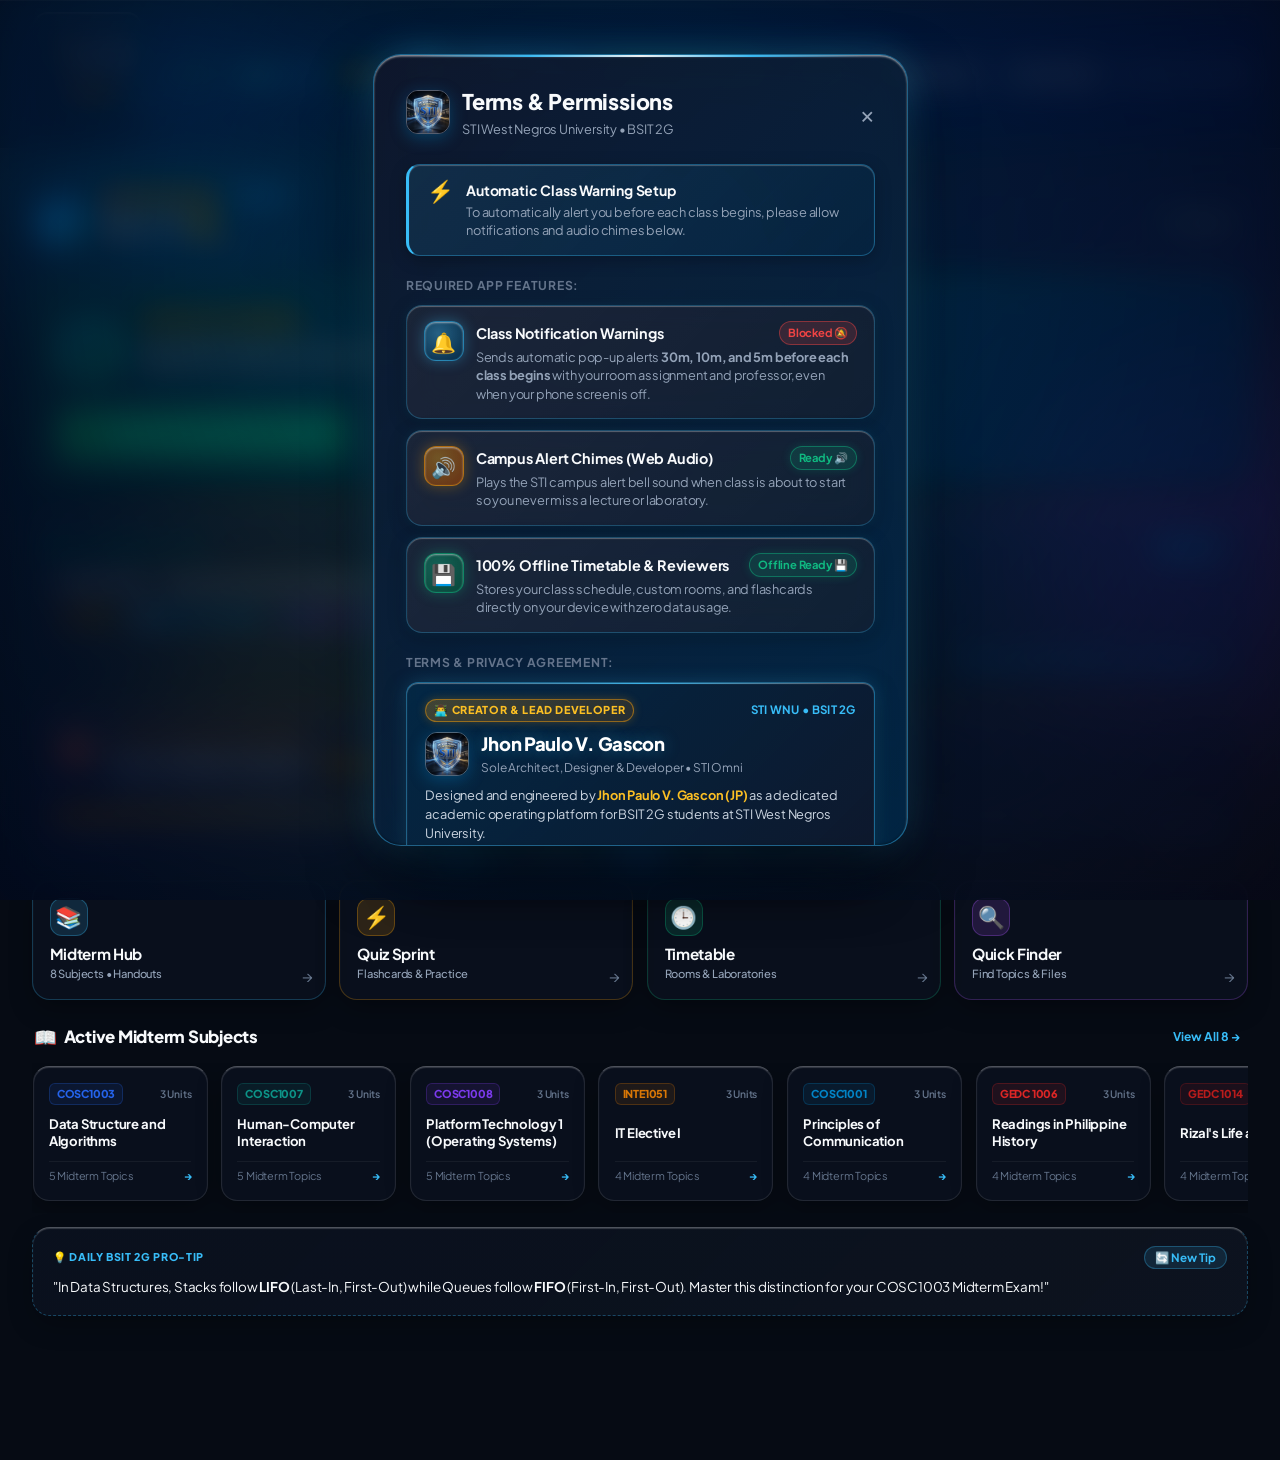
==== commit 8262d2cb: "feat(download): point all download links exclusively to official STI_Omni.apk" ====
--- a/index.html
+++ b/index.html
@@ -159,14 +159,14 @@
                   <span class="period-badge midterm">OFFICIAL v1.0.0 RELEASE</span>
                   <span class="hero-platform-sub">ANDROID &bull; IOS &bull; OFFLINE</span>
                 </div>
-                <h3 class="hero-card-title">Install STI 2G Study Hub on Your Phone</h3>
+                <h3 class="hero-card-title">Install STI Omni on Your Phone</h3>
                 <p class="hero-card-desc">Offline class timetable, class chimes, midterm study guides &amp; practice exam flashcards.</p>
               </div>
             </div>
             <div class="hero-actions-row">
-              <a href="https://github.com/paulogascon/sti-2g-study-hub/releases/download/v1.0.0/STI_2G_Study_Hub.apk" download="STI_2G_Study_Hub.apk" class="apk-download-glass-btn" onclick="App.markAppDownloaded()">
+              <a href="https://github.com/paulogascon/sti-2g-study-hub/releases/download/v1.0.0/STI_Omni.apk" download="STI_Omni.apk" class="apk-download-glass-btn" onclick="App.markAppDownloaded()">
                 <span>📥 Download Android APK</span>
-                <span class="apk-size-pill">(7.4 MB)</span>
+                <span class="apk-size-pill">(11.0 MB)</span>
               </a>
               <button class="btn-secondary glass-btn" onclick="App.openDownloadModal()">
                 📲 Install Guide (iOS / Android)
@@ -1366,14 +1366,14 @@
           <h4 style="font-size: 1.1rem; color: var(--text-main); margin-bottom: 0.35rem;">Official Standalone Android APK</h4>
           <p style="font-size: 0.85rem; color: var(--text-muted); margin-bottom: 1rem;">Direct file download straight into your Google Chrome Downloads folder.</p>
           <div style="display:flex; justify-content:center; gap:0.5rem; flex-wrap:wrap;">
-            <a href="https://github.com/paulogascon/sti-2g-study-hub/releases/download/v1.0.0/STI_2G_Study_Hub.apk" download="STI_2G_Study_Hub.apk" class="btn-primary" style="background:#10b981; border-color:#059669; font-size: 0.95rem; font-weight:700; padding:0.75rem 1.5rem; text-decoration:none;" onclick="App.markAppDownloaded()">
-              📥 Download APK (7.4 MB)
+            <a href="https://github.com/paulogascon/sti-2g-study-hub/releases/download/v1.0.0/STI_Omni.apk" download="STI_Omni.apk" class="btn-primary" style="background:#10b981; border-color:#059669; font-size: 0.95rem; font-weight:700; padding:0.75rem 1.5rem; text-decoration:none;" onclick="App.markAppDownloaded()">
+              📥 Download APK (11.0 MB)
             </a>
-            <a href="docs/STI_2G_Study_Hub.apk" download="STI_2G_Study_Hub.apk" class="btn-secondary" style="font-size: 0.85rem; padding:0.75rem 1rem; text-decoration:none;" onclick="App.markAppDownloaded()">
+            <a href="docs/STI_Omni.apk" download="STI_Omni.apk" class="btn-secondary" style="font-size: 0.85rem; padding:0.75rem 1rem; text-decoration:none;" onclick="App.markAppDownloaded()">
               Direct Mirror Link
             </a>
           </div>
-          <div style="font-size: 0.75rem; color: var(--text-dim); margin-top: 0.5rem;">Version 1.0.0 &bull; 100% Virus-Free &bull; Signed STI 2G Build</div>
+          <div style="font-size: 0.75rem; color: var(--text-dim); margin-top: 0.5rem;">Version 1.0.0 &bull; 100% Virus-Free &bull; Official Signed STI Omni Build</div>
         </div>
 
         <h5 style="font-size: 0.9rem; text-transform: uppercase; letter-spacing: 0.05em; color: var(--text-dim); margin-bottom: 0.75rem;">How to Install on Android:</h5>
@@ -1382,7 +1382,7 @@
           <div class="install-step-num">1</div>
           <div class="install-step-text">
             <h5>Download the APK file</h5>
-            <p>Tap <strong>"Download APK"</strong> above. Chrome will download <code>STI_2G_Study_Hub.apk</code> directly into your phone's <em>Downloads</em> folder.</p>
+            <p>Tap <strong>"Download APK"</strong> above. Chrome will download <code>STI_Omni.apk</code> directly into your phone's <em>Downloads</em> folder.</p>
           </div>
         </div>
 
@@ -1398,7 +1398,7 @@
           <div class="install-step-num">3</div>
           <div class="install-step-text">
             <h5>Tap Install</h5>
-            <p>Tap <code>STI_2G_Study_Hub.apk</code> and choose <strong>Install</strong>. If your phone asks permission to install apps from Chrome, tap <em>Settings</em> and turn on <em>"Allow from this source"</em>.</p>
+            <p>Tap <code>STI_Omni.apk</code> and choose <strong>Install</strong>. If your phone asks permission to install apps from Chrome, tap <em>Settings</em> and turn on <em>"Allow from this source"</em>.</p>
           </div>
         </div>
 
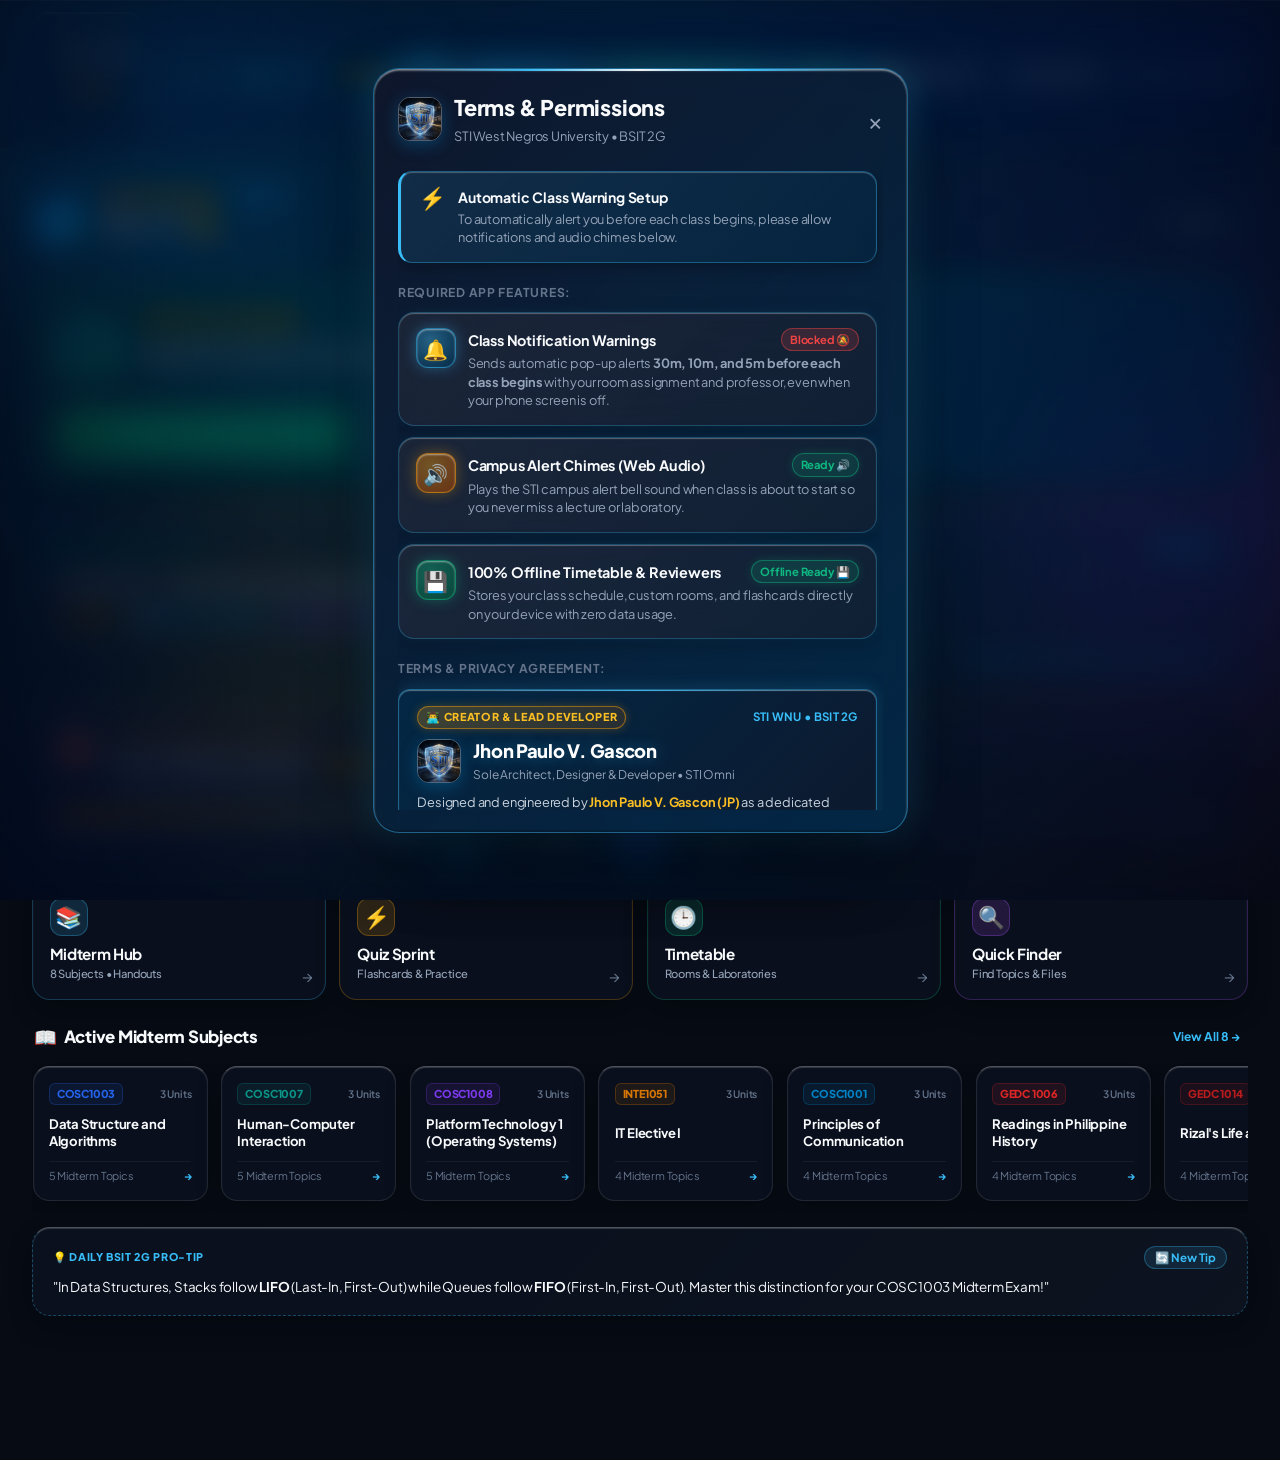
==== commit aa261408: "fix(mobile): targetSdk 34, native notification bridge, deduplicate class banners, and fix bottom doc" ====
--- a/index.html
+++ b/index.html
@@ -1179,83 +1179,86 @@
 
       <!-- ========================================== -->
       <!-- ========================================== -->
-      <!-- ULTRA-GLASS FLOATING BOTTOM DOCK (VISIONOS STYLE) -->
-      <!-- ========================================== -->
-      <nav id="bottomGlassNav" class="bottom-glass-nav" aria-label="Bottom Navigation">
-        <div class="bottom-nav-container">
-          <!-- 1. Home / Dashboard -->
-          <button class="bottom-nav-item active" data-view="view-dashboard" onclick="App.handleNavClick(this, 'view-dashboard')" aria-label="Dashboard (Home)" title="Home">
-            <div class="bottom-nav-icon-wrap">
-              <svg class="bottom-nav-svg" viewBox="0 0 24 24" fill="none" stroke="currentColor" stroke-width="2.2" stroke-linecap="round" stroke-linejoin="round">
-                <path d="m3 9 9-7 9 7v11a2 2 0 0 1-2 2H5a2 2 0 0 1-2-2z"></path>
-                <polyline points="9 22 9 12 15 12 15 22"></polyline>
-              </svg>
-            </div>
-            <span class="bottom-nav-label">Home</span>
-            <span class="bottom-nav-active-pill"></span>
-          </button>
-
-          <!-- 2. Timetable / Schedule -->
-          <button class="bottom-nav-item" data-view="view-schedule" onclick="App.handleNavClick(this, 'view-schedule')" aria-label="Class Timetable" title="Schedule">
-            <div class="bottom-nav-icon-wrap">
-              <svg class="bottom-nav-svg" viewBox="0 0 24 24" fill="none" stroke="currentColor" stroke-width="2.2" stroke-linecap="round" stroke-linejoin="round">
-                <rect x="3" y="4" width="18" height="18" rx="3" ry="3"></rect>
-                <line x1="16" y1="2" x2="16" y2="6"></line>
-                <line x1="8" y1="2" x2="8" y2="6"></line>
-                <line x1="3" y1="10" x2="21" y2="10"></line>
-                <circle cx="8" cy="15" r="1" fill="currentColor"></circle>
-                <circle cx="12" cy="15" r="1" fill="currentColor"></circle>
-                <circle cx="16" cy="15" r="1" fill="currentColor"></circle>
-              </svg>
-            </div>
-            <span class="bottom-nav-label">Sched</span>
-            <span class="bottom-nav-active-pill"></span>
-          </button>
-
-          <!-- 3. Center Elevated Action Button (FAB - Midterm Hub) -->
-          <div class="bottom-nav-fab-slot">
-            <button id="bottomNavFab" class="bottom-nav-fab" onclick="App.handleFabClick(this)" aria-label="Open Midterm Subjects Hub" title="Open Midterm Hub">
-              <div class="fab-ambient-glow"></div>
-              <div class="fab-circle">
-                <svg class="fab-svg" viewBox="0 0 24 24" fill="none" stroke="currentColor" stroke-width="2.8" stroke-linecap="round" stroke-linejoin="round">
-                  <line x1="12" y1="5" x2="12" y2="19"></line>
-                  <line x1="5" y1="12" x2="19" y2="12"></line>
-                </svg>
-              </div>
-            </button>
-            <span class="fab-sublabel">Midterm</span>
-          </div>
-
-          <!-- 4. Reviewer & Quiz -->
-          <button class="bottom-nav-item" data-view="view-quiz" onclick="App.handleNavClick(this, 'view-quiz')" aria-label="Reviewer & Quiz" title="Review">
-            <div class="bottom-nav-icon-wrap">
-              <svg class="bottom-nav-svg" viewBox="0 0 24 24" fill="none" stroke="currentColor" stroke-width="2.2" stroke-linecap="round" stroke-linejoin="round">
-                <path d="M14 2H6a2 2 0 0 0-2 2v16a2 2 0 0 0 2 2h12a2 2 0 0 0 2-2V8z"></path>
-                <polyline points="14 2 14 8 20 8"></polyline>
-                <line x1="16" y1="13" x2="8" y2="13"></line>
-                <line x1="16" y1="17" x2="8" y2="17"></line>
-                <polyline points="10 9 9 9 8 9"></polyline>
-              </svg>
-            </div>
-            <span class="bottom-nav-label">Quiz</span>
-            <span class="bottom-nav-active-pill"></span>
-          </button>
-
-          <!-- 5. Profile & Settings -->
-          <button class="bottom-nav-item" onclick="App.handleNavClick(this, null, () => App.openProfileModal())" aria-label="Student Profile" title="Profile">
-            <div class="bottom-nav-icon-wrap">
-              <svg class="bottom-nav-svg" viewBox="0 0 24 24" fill="none" stroke="currentColor" stroke-width="2.2" stroke-linecap="round" stroke-linejoin="round">
-                <path d="M20 21v-2a4 4 0 0 0-4-4H8a4 4 0 0 0-4 4v2"></path>
-                <circle cx="12" cy="7" r="4"></circle>
-              </svg>
-            </div>
-            <span class="bottom-nav-label">Profile</span>
-            <span class="bottom-nav-active-pill"></span>
-          </button>
-        </div>
-      </nav>
     </main>
   </div>
+
+  <!-- ========================================== -->
+  <!-- ULTRA-GLASS FLOATING BOTTOM DOCK (VISIONOS STYLE) -->
+  <!-- Anchored directly to body root for flawless fixed positioning -->
+  <!-- ========================================== -->
+  <nav id="bottomGlassNav" class="bottom-glass-nav" aria-label="Bottom Navigation">
+    <div class="bottom-nav-container">
+      <!-- 1. Home / Dashboard -->
+      <button class="bottom-nav-item active" data-view="view-dashboard" onclick="App.handleNavClick(this, 'view-dashboard')" aria-label="Dashboard (Home)" title="Home">
+        <div class="bottom-nav-icon-wrap">
+          <svg class="bottom-nav-svg" viewBox="0 0 24 24" fill="none" stroke="currentColor" stroke-width="2.2" stroke-linecap="round" stroke-linejoin="round">
+            <path d="m3 9 9-7 9 7v11a2 2 0 0 1-2 2H5a2 2 0 0 1-2-2z"></path>
+            <polyline points="9 22 9 12 15 12 15 22"></polyline>
+          </svg>
+        </div>
+        <span class="bottom-nav-label">Home</span>
+        <span class="bottom-nav-active-pill"></span>
+      </button>
+
+      <!-- 2. Timetable / Schedule -->
+      <button class="bottom-nav-item" data-view="view-schedule" onclick="App.handleNavClick(this, 'view-schedule')" aria-label="Class Timetable" title="Schedule">
+        <div class="bottom-nav-icon-wrap">
+          <svg class="bottom-nav-svg" viewBox="0 0 24 24" fill="none" stroke="currentColor" stroke-width="2.2" stroke-linecap="round" stroke-linejoin="round">
+            <rect x="3" y="4" width="18" height="18" rx="3" ry="3"></rect>
+            <line x1="16" y1="2" x2="16" y2="6"></line>
+            <line x1="8" y1="2" x2="8" y2="6"></line>
+            <line x1="3" y1="10" x2="21" y2="10"></line>
+            <circle cx="8" cy="15" r="1" fill="currentColor"></circle>
+            <circle cx="12" cy="15" r="1" fill="currentColor"></circle>
+            <circle cx="16" cy="15" r="1" fill="currentColor"></circle>
+          </svg>
+        </div>
+        <span class="bottom-nav-label">Sched</span>
+        <span class="bottom-nav-active-pill"></span>
+      </button>
+
+      <!-- 3. Center Elevated Action Button (FAB - Midterm Hub) -->
+      <div class="bottom-nav-fab-slot">
+        <button id="bottomNavFab" class="bottom-nav-fab" onclick="App.handleFabClick(this)" aria-label="Open Midterm Subjects Hub" title="Open Midterm Hub">
+          <div class="fab-ambient-glow"></div>
+          <div class="fab-circle">
+            <svg class="fab-svg" viewBox="0 0 24 24" fill="none" stroke="currentColor" stroke-width="2.8" stroke-linecap="round" stroke-linejoin="round">
+              <line x1="12" y1="5" x2="12" y2="19"></line>
+              <line x1="5" y1="12" x2="19" y2="12"></line>
+            </svg>
+          </div>
+        </button>
+        <span class="fab-sublabel">Midterm</span>
+      </div>
+
+      <!-- 4. Reviewer & Quiz -->
+      <button class="bottom-nav-item" data-view="view-quiz" onclick="App.handleNavClick(this, 'view-quiz')" aria-label="Reviewer & Quiz" title="Review">
+        <div class="bottom-nav-icon-wrap">
+          <svg class="bottom-nav-svg" viewBox="0 0 24 24" fill="none" stroke="currentColor" stroke-width="2.2" stroke-linecap="round" stroke-linejoin="round">
+            <path d="M14 2H6a2 2 0 0 0-2 2v16a2 2 0 0 0 2 2h12a2 2 0 0 0 2-2V8z"></path>
+            <polyline points="14 2 14 8 20 8"></polyline>
+            <line x1="16" y1="13" x2="8" y2="13"></line>
+            <line x1="16" y1="17" x2="8" y2="17"></line>
+            <polyline points="10 9 9 9 8 9"></polyline>
+          </svg>
+        </div>
+        <span class="bottom-nav-label">Quiz</span>
+        <span class="bottom-nav-active-pill"></span>
+      </button>
+
+      <!-- 5. Profile & Settings -->
+      <button class="bottom-nav-item" onclick="App.handleNavClick(this, null, () => App.openProfileModal())" aria-label="Student Profile" title="Profile">
+        <div class="bottom-nav-icon-wrap">
+          <svg class="bottom-nav-svg" viewBox="0 0 24 24" fill="none" stroke="currentColor" stroke-width="2.2" stroke-linecap="round" stroke-linejoin="round">
+            <path d="M20 21v-2a4 4 0 0 0-4-4H8a4 4 0 0 0-4 4v2"></path>
+            <circle cx="12" cy="7" r="4"></circle>
+          </svg>
+        </div>
+        <span class="bottom-nav-label">Profile</span>
+        <span class="bottom-nav-active-pill"></span>
+      </button>
+    </div>
+  </nav>
 
   <!-- ========================================== -->
   <!-- MODAL: ADD CUSTOM SCHEDULE SLOT -->
@@ -1644,7 +1647,7 @@
             <circle cx="11" cy="11" r="8"></circle>
             <line x1="21" y1="21" x2="16.65" y2="16.65"></line>
           </svg>
-          <input type="text" id="globalSearchInput" class="search-modal-input" placeholder="Search subjects, handouts, rooms, topics..." autofocus autocomplete="off" spellcheck="false">
+          <input type="text" id="globalSearchInput" class="search-modal-input" placeholder="Search subjects, handouts, rooms, topics..." autocomplete="off" spellcheck="false">
           <button id="clearSearchBtn" class="search-clear-btn" style="display:none;" onclick="App.clearSearchInput()">&times;</button>
         </div>
         <button id="closeSearchModalBtn" class="modal-close-btn" onclick="App.closeSearchModal()">&times;</button>
--- a/css/style.css
+++ b/css/style.css
@@ -3060,12 +3060,12 @@
   position: relative;
   max-width: 535px;
   width: 92%;
-  padding: 1.85rem 2rem;
-  border-radius: 28px;
-  max-height: 88vh;
+  padding: 1.4rem 1.5rem;
+  border-radius: 26px;
+  max-height: 85vh;
   display: flex;
   flex-direction: column;
-  background: linear-gradient(135deg, rgba(15, 23, 42, 0.92) 0%, rgba(2, 43, 73, 0.82) 100%);
+  background: linear-gradient(135deg, rgba(15, 23, 42, 0.94) 0%, rgba(2, 43, 73, 0.88) 100%);
   backdrop-filter: blur(30px) saturate(220%);
   -webkit-backdrop-filter: blur(30px) saturate(220%);
   border: 1.5px solid rgba(56, 189, 248, 0.45);
@@ -3075,6 +3075,14 @@
     inset 0 1.5px 2px 0 rgba(255, 255, 255, 0.55),
     inset 0 -1px 2px 0 rgba(0, 0, 0, 0.4);
   overflow: hidden;
+}
+
+.onboarding-body {
+  flex: 1;
+  overflow-y: auto;
+  -webkit-overflow-scrolling: touch;
+  padding-right: 6px;
+  overscroll-behavior: contain;
 }
 
 .onboarding-modal-content::before {
@@ -3536,10 +3544,12 @@
 }
 
 .onboarding-actions {
+  flex-shrink: 0;
   display: flex;
   flex-direction: column;
   gap: 8px;
-  margin-top: 1.25rem;
+  margin-top: 1rem;
+  padding-top: 0.5rem;
 }
 
 .onboarding-btn-primary {
@@ -5059,8 +5069,10 @@
   display: flex;
   justify-content: center;
   align-items: flex-end;
-  padding: 0 12px 14px 12px;
+  padding: 0 12px max(14px, env(safe-area-inset-bottom, 14px)) 12px;
   pointer-events: none;
+  transform: translateZ(0);
+  -webkit-transform: translateZ(0);
 }
 
 .bottom-nav-container {
--- a/css/style.css
+++ b/css/style.css
@@ -3060,12 +3060,12 @@
   position: relative;
   max-width: 535px;
   width: 92%;
-  padding: 1.85rem 2rem;
-  border-radius: 28px;
-  max-height: 88vh;
+  padding: 1.4rem 1.5rem;
+  border-radius: 26px;
+  max-height: 85vh;
   display: flex;
   flex-direction: column;
-  background: linear-gradient(135deg, rgba(15, 23, 42, 0.92) 0%, rgba(2, 43, 73, 0.82) 100%);
+  background: linear-gradient(135deg, rgba(15, 23, 42, 0.94) 0%, rgba(2, 43, 73, 0.88) 100%);
   backdrop-filter: blur(30px) saturate(220%);
   -webkit-backdrop-filter: blur(30px) saturate(220%);
   border: 1.5px solid rgba(56, 189, 248, 0.45);
@@ -3075,6 +3075,14 @@
     inset 0 1.5px 2px 0 rgba(255, 255, 255, 0.55),
     inset 0 -1px 2px 0 rgba(0, 0, 0, 0.4);
   overflow: hidden;
+}
+
+.onboarding-body {
+  flex: 1;
+  overflow-y: auto;
+  -webkit-overflow-scrolling: touch;
+  padding-right: 6px;
+  overscroll-behavior: contain;
 }
 
 .onboarding-modal-content::before {
@@ -3536,10 +3544,12 @@
 }
 
 .onboarding-actions {
+  flex-shrink: 0;
   display: flex;
   flex-direction: column;
   gap: 8px;
-  margin-top: 1.25rem;
+  margin-top: 1rem;
+  padding-top: 0.5rem;
 }
 
 .onboarding-btn-primary {
@@ -5059,8 +5069,10 @@
   display: flex;
   justify-content: center;
   align-items: flex-end;
-  padding: 0 12px 14px 12px;
+  padding: 0 12px max(14px, env(safe-area-inset-bottom, 14px)) 12px;
   pointer-events: none;
+  transform: translateZ(0);
+  -webkit-transform: translateZ(0);
 }
 
 .bottom-nav-container {
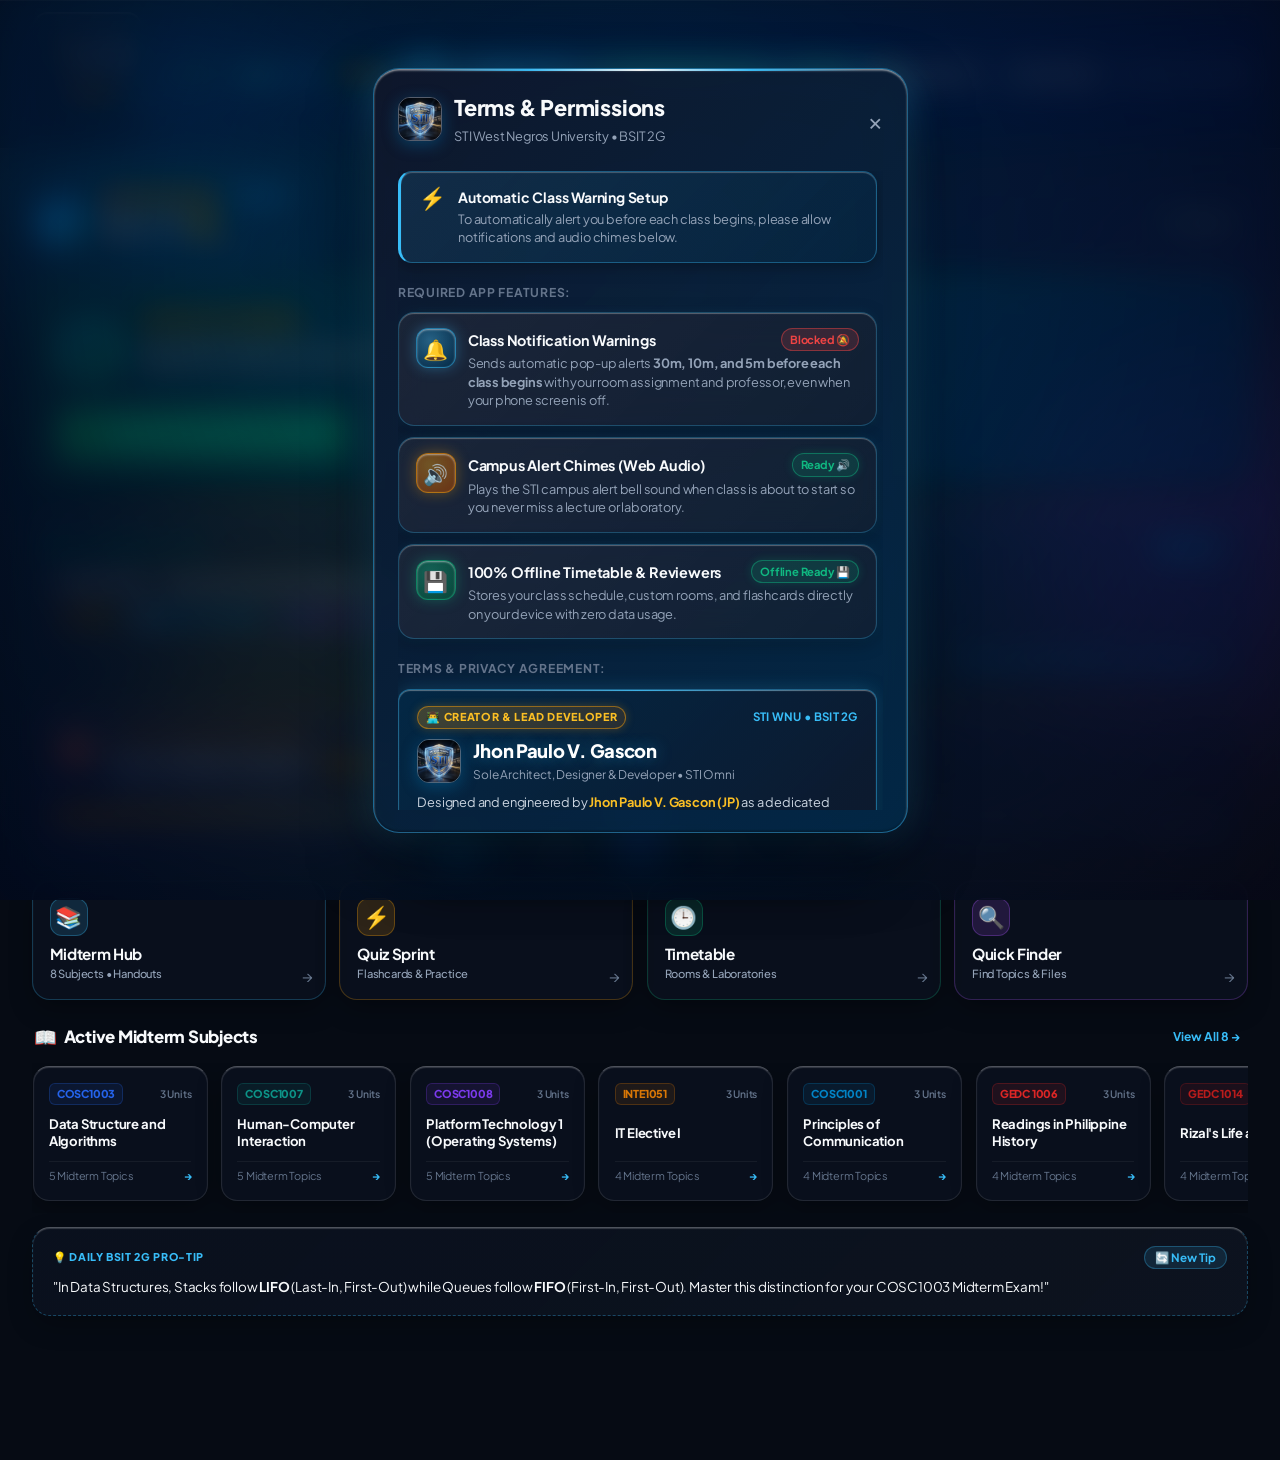
==== commit 7b0331ad: "fix(simulator): add top & bottom safe-area insets for in-simulator mode and bust iframe cache" ====
--- a/index.html
+++ b/index.html
@@ -8,8 +8,8 @@
   <link rel="preconnect" href="https://fonts.googleapis.com">
   <link rel="preconnect" href="https://fonts.gstatic.com" crossorigin>
   <link href="https://fonts.googleapis.com/css2?family=Plus+Jakarta+Sans:wght@300;400;500;600;700;800&family=Inter:wght@400;500;600;700;800&display=swap" rel="stylesheet">
-  <link rel="preload" href="css/style.css" as="style">
-  <link rel="stylesheet" href="css/style.css">
+  <link rel="preload" href="css/style.css?v=26" as="style">
+  <link rel="stylesheet" href="css/style.css?v=26">
   <title>STI Omni &bull; BSIT 2G Study Hub</title>
   <link rel="icon" href="assets/icons/sti_crest_modern_128.png">
   <link rel="manifest" href="manifest.json">
--- a/css/style.css
+++ b/css/style.css
@@ -2941,7 +2941,7 @@
   display: flex;
   align-items: center;
   justify-content: center;
-  z-index: 100;
+  z-index: 10000;
   opacity: 0;
   pointer-events: none;
   transition: opacity 0.25s ease;
@@ -3693,16 +3693,55 @@
     grid-template-columns: 1fr;
   }
   .content-body {
-    padding: 1rem 0.85rem;
+    padding: 1rem 0.9rem calc(135px + env(safe-area-inset-bottom, 24px)) 0.9rem !important;
+  }
+
+  .view-section {
+    padding-bottom: 16px;
   }
 
   /* Liquid Glass Header on Mobile */
   .top-header {
-    padding: 0.65rem 0.9rem;
-    padding-top: max(0.65rem, env(safe-area-inset-top));
-    padding-left: max(0.9rem, env(safe-area-inset-left));
-    padding-right: max(0.9rem, env(safe-area-inset-right));
+    padding: 0.75rem 1rem;
+    padding-top: max(0.75rem, env(safe-area-inset-top));
+    padding-left: max(1rem, env(safe-area-inset-left, 16px));
+    padding-right: max(1rem, env(safe-area-inset-right, 16px));
     gap: 0.55rem;
+    width: 100%;
+    max-width: 100vw;
+    box-sizing: border-box;
+    overflow-x: hidden;
+  }
+
+  .top-header-bar {
+    width: 100%;
+    max-width: 100%;
+    box-sizing: border-box;
+    display: flex;
+    align-items: center;
+    justify-content: space-between;
+    gap: 0.5rem;
+  }
+
+  .top-header-bar .search-kbd {
+    display: none !important;
+  }
+
+  .header-left {
+    min-width: 0;
+    flex-shrink: 1;
+    gap: 0.45rem;
+  }
+
+  .header-brand-mark {
+    min-width: 0;
+    flex-shrink: 1;
+    gap: 0.35rem;
+  }
+
+  .header-actions {
+    flex-shrink: 0;
+    gap: 0.45rem;
   }
 
   .liquid-glass-btn .apk-label-desktop {
@@ -3759,17 +3798,78 @@
 }
 
 @media (max-width: 480px) {
+  .content-body {
+    padding: 0.85rem 0.75rem calc(140px + env(safe-area-inset-bottom, 24px)) 0.75rem !important;
+  }
+
   .top-header {
-    padding-left: max(0.75rem, env(safe-area-inset-left));
-    padding-right: max(0.75rem, env(safe-area-inset-right));
+    padding: 0.65rem 0.85rem;
+    padding-top: max(0.75rem, env(safe-area-inset-top));
+    padding-left: max(0.85rem, env(safe-area-inset-left, 16px));
+    padding-right: max(0.85rem, env(safe-area-inset-right, 16px));
   }
 
   .top-header-bar {
-    gap: 0.5rem;
+    gap: 0.35rem;
+    overflow: hidden;
+  }
+
+  /* Compact header on mobile screens: prevent border overflow */
+  .top-header .term-pill {
+    display: none !important;
+  }
+
+  .header-actions .search-btn-label {
+    display: none !important;
+  }
+
+  #headerSearchBtn {
+    padding: 0.42rem !important;
+    width: 36px;
+    height: 36px;
+    min-width: 36px;
+    border-radius: 50% !important;
+    justify-content: center;
+    align-items: center;
+  }
+
+  .search-btn-icon svg {
+    width: 18px;
+    height: 18px;
+  }
+
+  .theme-liquid-orb {
+    width: 34px !important;
+    height: 34px !important;
+    min-width: 34px !important;
+    flex-shrink: 0;
+  }
+
+  .brand-sti-crest-badge {
+    padding: 2px 6px 2px 4px !important;
+    gap: 0.28rem !important;
+  }
+
+  .brand-sti-crest-icon {
+    width: 18px !important;
+    height: 18px !important;
+  }
+
+  .brand-sti-text {
+    font-size: 0.7rem !important;
+  }
+
+  .brand-app-name {
+    font-size: 1.05rem !important;
+  }
+
+  .brand-section-pill {
+    font-size: 0.62rem !important;
+    padding: 1.5px 5px !important;
   }
 
   .header-actions {
-    gap: 0.4rem;
+    gap: 0.35rem;
   }
 
   .capsule-headline {
@@ -5375,9 +5475,22 @@
 }
 
 /* Safe Area Insets & Simulator */
+.in-simulator .top-header,
+[data-simulator="true"] .top-header,
+body.in-simulator .top-header {
+  padding-top: 56px !important;
+}
+
+.in-simulator .content-body,
+[data-simulator="true"] .content-body,
+body.in-simulator .content-body {
+  padding-bottom: 160px !important;
+}
+
 .in-simulator .bottom-glass-nav,
-[data-simulator="true"] .bottom-glass-nav {
-  padding-bottom: 22px !important;
+[data-simulator="true"] .bottom-glass-nav,
+body.in-simulator .bottom-glass-nav {
+  padding-bottom: 24px !important;
 }
 
 @media (min-width: 768px) {
--- a/css/style.css
+++ b/css/style.css
@@ -2941,7 +2941,7 @@
   display: flex;
   align-items: center;
   justify-content: center;
-  z-index: 100;
+  z-index: 10000;
   opacity: 0;
   pointer-events: none;
   transition: opacity 0.25s ease;
@@ -3693,16 +3693,55 @@
     grid-template-columns: 1fr;
   }
   .content-body {
-    padding: 1rem 0.85rem;
+    padding: 1rem 0.9rem calc(135px + env(safe-area-inset-bottom, 24px)) 0.9rem !important;
+  }
+
+  .view-section {
+    padding-bottom: 16px;
   }
 
   /* Liquid Glass Header on Mobile */
   .top-header {
-    padding: 0.65rem 0.9rem;
-    padding-top: max(0.65rem, env(safe-area-inset-top));
-    padding-left: max(0.9rem, env(safe-area-inset-left));
-    padding-right: max(0.9rem, env(safe-area-inset-right));
+    padding: 0.75rem 1rem;
+    padding-top: max(0.75rem, env(safe-area-inset-top));
+    padding-left: max(1rem, env(safe-area-inset-left, 16px));
+    padding-right: max(1rem, env(safe-area-inset-right, 16px));
     gap: 0.55rem;
+    width: 100%;
+    max-width: 100vw;
+    box-sizing: border-box;
+    overflow-x: hidden;
+  }
+
+  .top-header-bar {
+    width: 100%;
+    max-width: 100%;
+    box-sizing: border-box;
+    display: flex;
+    align-items: center;
+    justify-content: space-between;
+    gap: 0.5rem;
+  }
+
+  .top-header-bar .search-kbd {
+    display: none !important;
+  }
+
+  .header-left {
+    min-width: 0;
+    flex-shrink: 1;
+    gap: 0.45rem;
+  }
+
+  .header-brand-mark {
+    min-width: 0;
+    flex-shrink: 1;
+    gap: 0.35rem;
+  }
+
+  .header-actions {
+    flex-shrink: 0;
+    gap: 0.45rem;
   }
 
   .liquid-glass-btn .apk-label-desktop {
@@ -3759,17 +3798,78 @@
 }
 
 @media (max-width: 480px) {
+  .content-body {
+    padding: 0.85rem 0.75rem calc(140px + env(safe-area-inset-bottom, 24px)) 0.75rem !important;
+  }
+
   .top-header {
-    padding-left: max(0.75rem, env(safe-area-inset-left));
-    padding-right: max(0.75rem, env(safe-area-inset-right));
+    padding: 0.65rem 0.85rem;
+    padding-top: max(0.75rem, env(safe-area-inset-top));
+    padding-left: max(0.85rem, env(safe-area-inset-left, 16px));
+    padding-right: max(0.85rem, env(safe-area-inset-right, 16px));
   }
 
   .top-header-bar {
-    gap: 0.5rem;
+    gap: 0.35rem;
+    overflow: hidden;
+  }
+
+  /* Compact header on mobile screens: prevent border overflow */
+  .top-header .term-pill {
+    display: none !important;
+  }
+
+  .header-actions .search-btn-label {
+    display: none !important;
+  }
+
+  #headerSearchBtn {
+    padding: 0.42rem !important;
+    width: 36px;
+    height: 36px;
+    min-width: 36px;
+    border-radius: 50% !important;
+    justify-content: center;
+    align-items: center;
+  }
+
+  .search-btn-icon svg {
+    width: 18px;
+    height: 18px;
+  }
+
+  .theme-liquid-orb {
+    width: 34px !important;
+    height: 34px !important;
+    min-width: 34px !important;
+    flex-shrink: 0;
+  }
+
+  .brand-sti-crest-badge {
+    padding: 2px 6px 2px 4px !important;
+    gap: 0.28rem !important;
+  }
+
+  .brand-sti-crest-icon {
+    width: 18px !important;
+    height: 18px !important;
+  }
+
+  .brand-sti-text {
+    font-size: 0.7rem !important;
+  }
+
+  .brand-app-name {
+    font-size: 1.05rem !important;
+  }
+
+  .brand-section-pill {
+    font-size: 0.62rem !important;
+    padding: 1.5px 5px !important;
   }
 
   .header-actions {
-    gap: 0.4rem;
+    gap: 0.35rem;
   }
 
   .capsule-headline {
@@ -5375,9 +5475,22 @@
 }
 
 /* Safe Area Insets & Simulator */
+.in-simulator .top-header,
+[data-simulator="true"] .top-header,
+body.in-simulator .top-header {
+  padding-top: 56px !important;
+}
+
+.in-simulator .content-body,
+[data-simulator="true"] .content-body,
+body.in-simulator .content-body {
+  padding-bottom: 160px !important;
+}
+
 .in-simulator .bottom-glass-nav,
-[data-simulator="true"] .bottom-glass-nav {
-  padding-bottom: 22px !important;
+[data-simulator="true"] .bottom-glass-nav,
+body.in-simulator .bottom-glass-nav {
+  padding-bottom: 24px !important;
 }
 
 @media (min-width: 768px) {
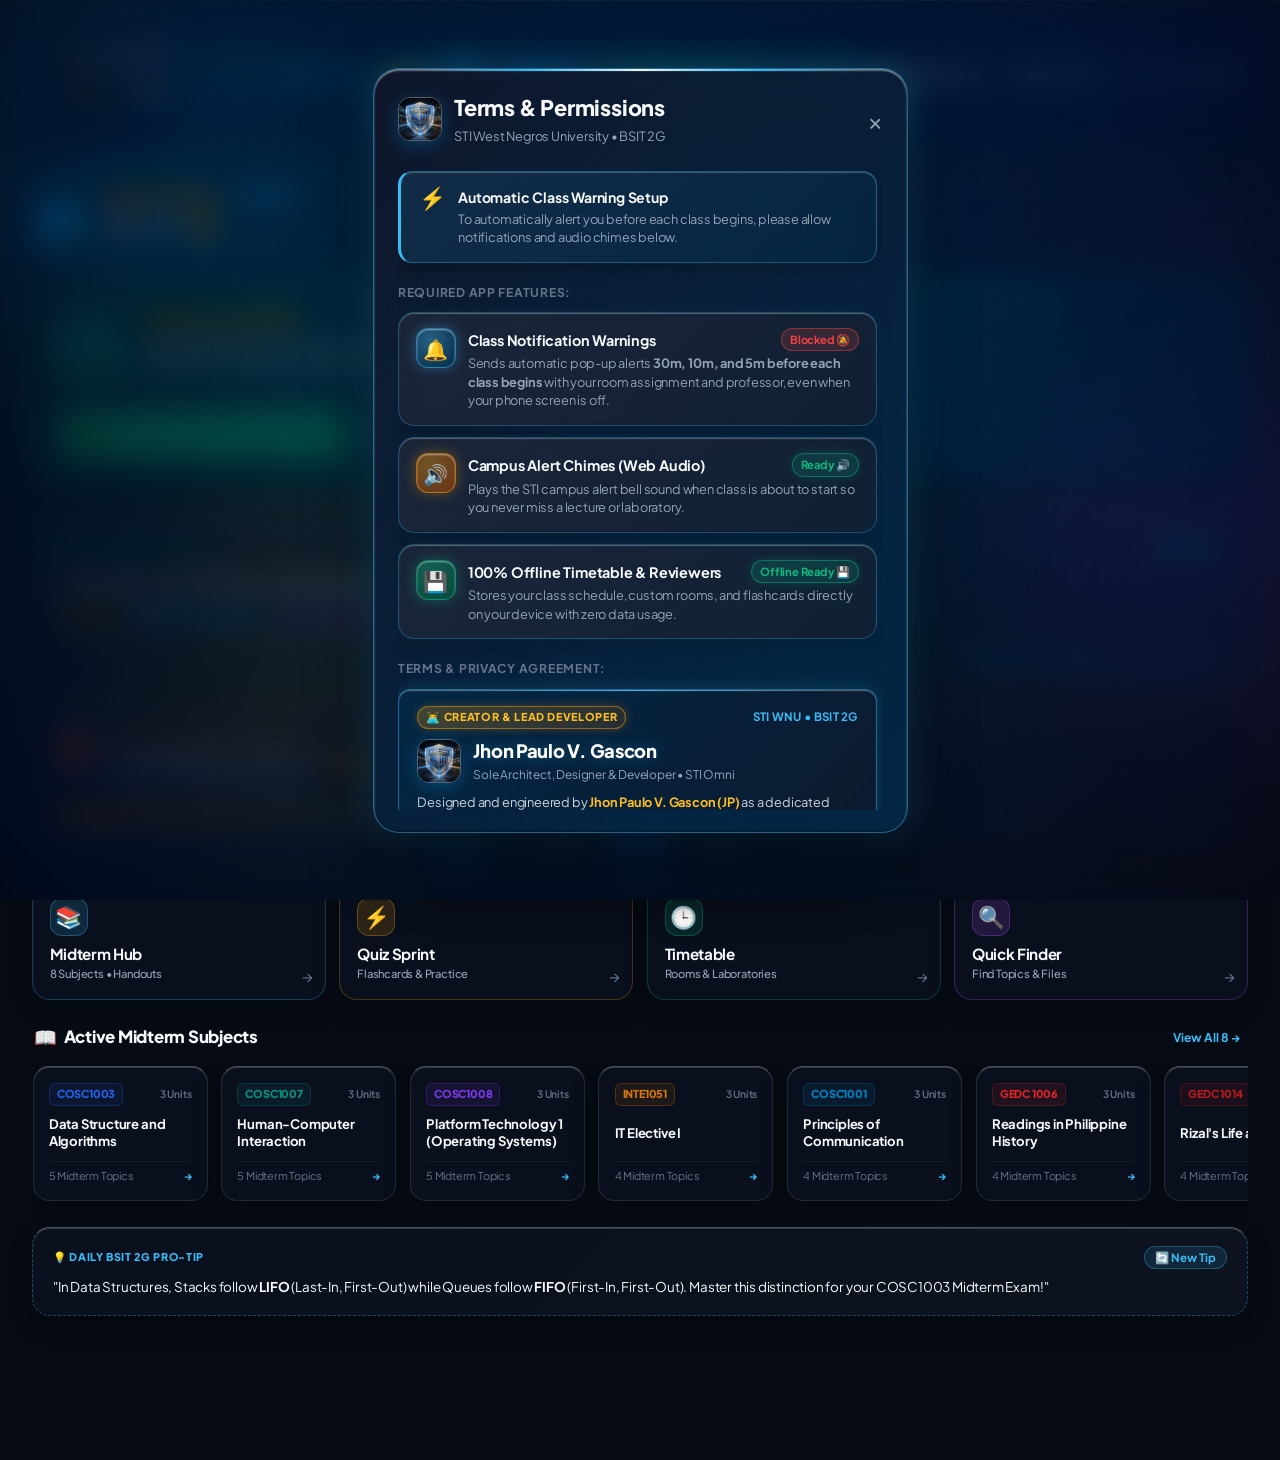
==== commit 4a86cca7: "fix(mobile-ui): remove redundant hero search button, remove desktop shortcuts footer, center student" ====
--- a/index.html
+++ b/index.html
@@ -8,8 +8,8 @@
   <link rel="preconnect" href="https://fonts.googleapis.com">
   <link rel="preconnect" href="https://fonts.gstatic.com" crossorigin>
   <link href="https://fonts.googleapis.com/css2?family=Plus+Jakarta+Sans:wght@300;400;500;600;700;800&family=Inter:wght@400;500;600;700;800&display=swap" rel="stylesheet">
-  <link rel="preload" href="css/style.css?v=26" as="style">
-  <link rel="stylesheet" href="css/style.css?v=26">
+  <link rel="preload" href="css/style.css?v=27" as="style">
+  <link rel="stylesheet" href="css/style.css?v=27">
   <title>STI Omni &bull; BSIT 2G Study Hub</title>
   <link rel="icon" href="assets/icons/sti_crest_modern_128.png">
   <link rel="manifest" href="manifest.json">
@@ -57,8 +57,8 @@
           </div>
 
           <div class="header-actions">
-            <!-- New Quick Search & Finder Button (Spotlight / Ctrl+K) -->
-            <button id="headerSearchBtn" class="liquid-glass-btn search-btn" onclick="App.openSearchModal()" title="Quick Search: Subjects, Handouts, Rooms (Ctrl+K)">
+            <!-- Quick Search & Finder Button -->
+            <button id="headerSearchBtn" class="liquid-glass-btn search-btn" onclick="App.openSearchModal()" title="Quick Search: Subjects, Handouts, Rooms">
               <span class="search-btn-icon">
                 <svg viewBox="0 0 24 24" fill="none" stroke="currentColor" stroke-width="2.2" stroke-linecap="round" stroke-linejoin="round">
                   <circle cx="11" cy="11" r="8"></circle>
@@ -66,7 +66,6 @@
                 </svg>
               </span>
               <span class="search-btn-label">Search</span>
-              <kbd class="search-kbd">⌘K</kbd>
             </button>
 
             <!-- Download Button (Hidden when downloaded or in app) -->
@@ -141,13 +140,6 @@
                 <p class="home-greeting-sub"><img src="assets/icons/sti_crest_modern_128.png" alt="STI WNU" class="home-crest-micro"> BSIT 2G &bull; STI West Negros University</p>
               </div>
             </div>
-            <button class="home-search-pill-btn" onclick="App.openSearchModal()" title="Quick Spotlight Search (Ctrl+K)">
-              <svg width="15" height="15" viewBox="0 0 24 24" fill="none" stroke="currentColor" stroke-width="2.4" stroke-linecap="round" stroke-linejoin="round">
-                <circle cx="11" cy="11" r="8"></circle>
-                <line x1="21" y1="21" x2="16.65" y2="16.65"></line>
-              </svg>
-              <span>Search</span>
-            </button>
           </div>
 
           <!-- Mobile App Download & Install Hero Card (Hidden when downloaded) -->
@@ -1665,13 +1657,6 @@
       <div id="searchResultsList" class="search-results-list">
         <!-- Rendered dynamically -->
       </div>
-
-      <!-- Search Footer Hints -->
-      <div class="search-modal-footer">
-        <div class="search-hint"><span>ESC</span> to close</div>
-        <div class="search-hint"><span>↵</span> to view</div>
-        <div class="search-hint"><span>Ctrl + K</span> shortcut</div>
-      </div>
     </div>
   </div>
 
--- a/css/style.css
+++ b/css/style.css
@@ -5816,27 +5816,7 @@
 }
 
 .search-modal-footer {
-  display: flex;
-  align-items: center;
-  justify-content: space-between;
-  padding: 0.65rem 1.25rem;
-  background: rgba(0, 0, 0, 0.2);
-  border-top: 1px solid rgba(255, 255, 255, 0.06);
-  font-size: 0.72rem;
-  color: var(--text-dim);
-}
-
-[data-theme="light"] .search-modal-footer {
-  background: rgba(0, 0, 0, 0.02);
-  border-top-color: rgba(0, 0, 0, 0.06);
-}
-
-.search-hint span {
-  background: rgba(255, 255, 255, 0.1);
-  padding: 1px 4px;
-  border-radius: 3px;
-  font-weight: 700;
-  font-size: 0.68rem;
+  display: none !important;
 }
 
 /* ==========================================================================
@@ -5911,32 +5891,45 @@
 .home-badge-row {
   display: flex;
   align-items: center;
-  gap: 0.45rem;
-  margin-bottom: 0.2rem;
+  gap: 0.5rem;
+  margin-bottom: 0.28rem;
+  flex-wrap: nowrap;
 }
 
 .home-term-chip {
-  font-size: 0.63rem;
+  display: inline-flex;
+  align-items: center;
+  justify-content: center;
+  white-space: nowrap;
+  font-size: 0.65rem;
   font-weight: 800;
-  padding: 2px 7px;
-  border-radius: 999px;
-  background: rgba(245, 158, 11, 0.18);
+  line-height: 1;
+  padding: 4px 9px;
+  border-radius: 9999px;
+  background: rgba(245, 158, 11, 0.16);
   color: #f59e0b;
-  border: 1px solid rgba(245, 158, 11, 0.35);
-  letter-spacing: 0.05em;
+  border: 1px solid rgba(245, 158, 11, 0.45);
+  letter-spacing: 0.04em;
   text-transform: uppercase;
+  box-shadow: 0 1px 4px rgba(245, 158, 11, 0.12);
 }
 
 .home-unit-chip {
-  font-size: 0.63rem;
+  display: inline-flex;
+  align-items: center;
+  justify-content: center;
+  white-space: nowrap;
+  font-size: 0.65rem;
   font-weight: 800;
-  padding: 2px 7px;
-  border-radius: 999px;
-  background: rgba(56, 189, 248, 0.15);
+  line-height: 1;
+  padding: 4px 9px;
+  border-radius: 9999px;
+  background: rgba(56, 189, 248, 0.14);
   color: #38bdf8;
-  border: 1px solid rgba(56, 189, 248, 0.35);
-  letter-spacing: 0.05em;
+  border: 1px solid rgba(56, 189, 248, 0.4);
+  letter-spacing: 0.04em;
   text-transform: uppercase;
+  box-shadow: 0 1px 4px rgba(56, 189, 248, 0.12);
 }
 
 .home-greeting-title {
--- a/css/style.css
+++ b/css/style.css
@@ -5816,27 +5816,7 @@
 }
 
 .search-modal-footer {
-  display: flex;
-  align-items: center;
-  justify-content: space-between;
-  padding: 0.65rem 1.25rem;
-  background: rgba(0, 0, 0, 0.2);
-  border-top: 1px solid rgba(255, 255, 255, 0.06);
-  font-size: 0.72rem;
-  color: var(--text-dim);
-}
-
-[data-theme="light"] .search-modal-footer {
-  background: rgba(0, 0, 0, 0.02);
-  border-top-color: rgba(0, 0, 0, 0.06);
-}
-
-.search-hint span {
-  background: rgba(255, 255, 255, 0.1);
-  padding: 1px 4px;
-  border-radius: 3px;
-  font-weight: 700;
-  font-size: 0.68rem;
+  display: none !important;
 }
 
 /* ==========================================================================
@@ -5911,32 +5891,45 @@
 .home-badge-row {
   display: flex;
   align-items: center;
-  gap: 0.45rem;
-  margin-bottom: 0.2rem;
+  gap: 0.5rem;
+  margin-bottom: 0.28rem;
+  flex-wrap: nowrap;
 }
 
 .home-term-chip {
-  font-size: 0.63rem;
+  display: inline-flex;
+  align-items: center;
+  justify-content: center;
+  white-space: nowrap;
+  font-size: 0.65rem;
   font-weight: 800;
-  padding: 2px 7px;
-  border-radius: 999px;
-  background: rgba(245, 158, 11, 0.18);
+  line-height: 1;
+  padding: 4px 9px;
+  border-radius: 9999px;
+  background: rgba(245, 158, 11, 0.16);
   color: #f59e0b;
-  border: 1px solid rgba(245, 158, 11, 0.35);
-  letter-spacing: 0.05em;
+  border: 1px solid rgba(245, 158, 11, 0.45);
+  letter-spacing: 0.04em;
   text-transform: uppercase;
+  box-shadow: 0 1px 4px rgba(245, 158, 11, 0.12);
 }
 
 .home-unit-chip {
-  font-size: 0.63rem;
+  display: inline-flex;
+  align-items: center;
+  justify-content: center;
+  white-space: nowrap;
+  font-size: 0.65rem;
   font-weight: 800;
-  padding: 2px 7px;
-  border-radius: 999px;
-  background: rgba(56, 189, 248, 0.15);
+  line-height: 1;
+  padding: 4px 9px;
+  border-radius: 9999px;
+  background: rgba(56, 189, 248, 0.14);
   color: #38bdf8;
-  border: 1px solid rgba(56, 189, 248, 0.35);
-  letter-spacing: 0.05em;
+  border: 1px solid rgba(56, 189, 248, 0.4);
+  letter-spacing: 0.04em;
   text-transform: uppercase;
+  box-shadow: 0 1px 4px rgba(56, 189, 248, 0.12);
 }
 
 .home-greeting-title {
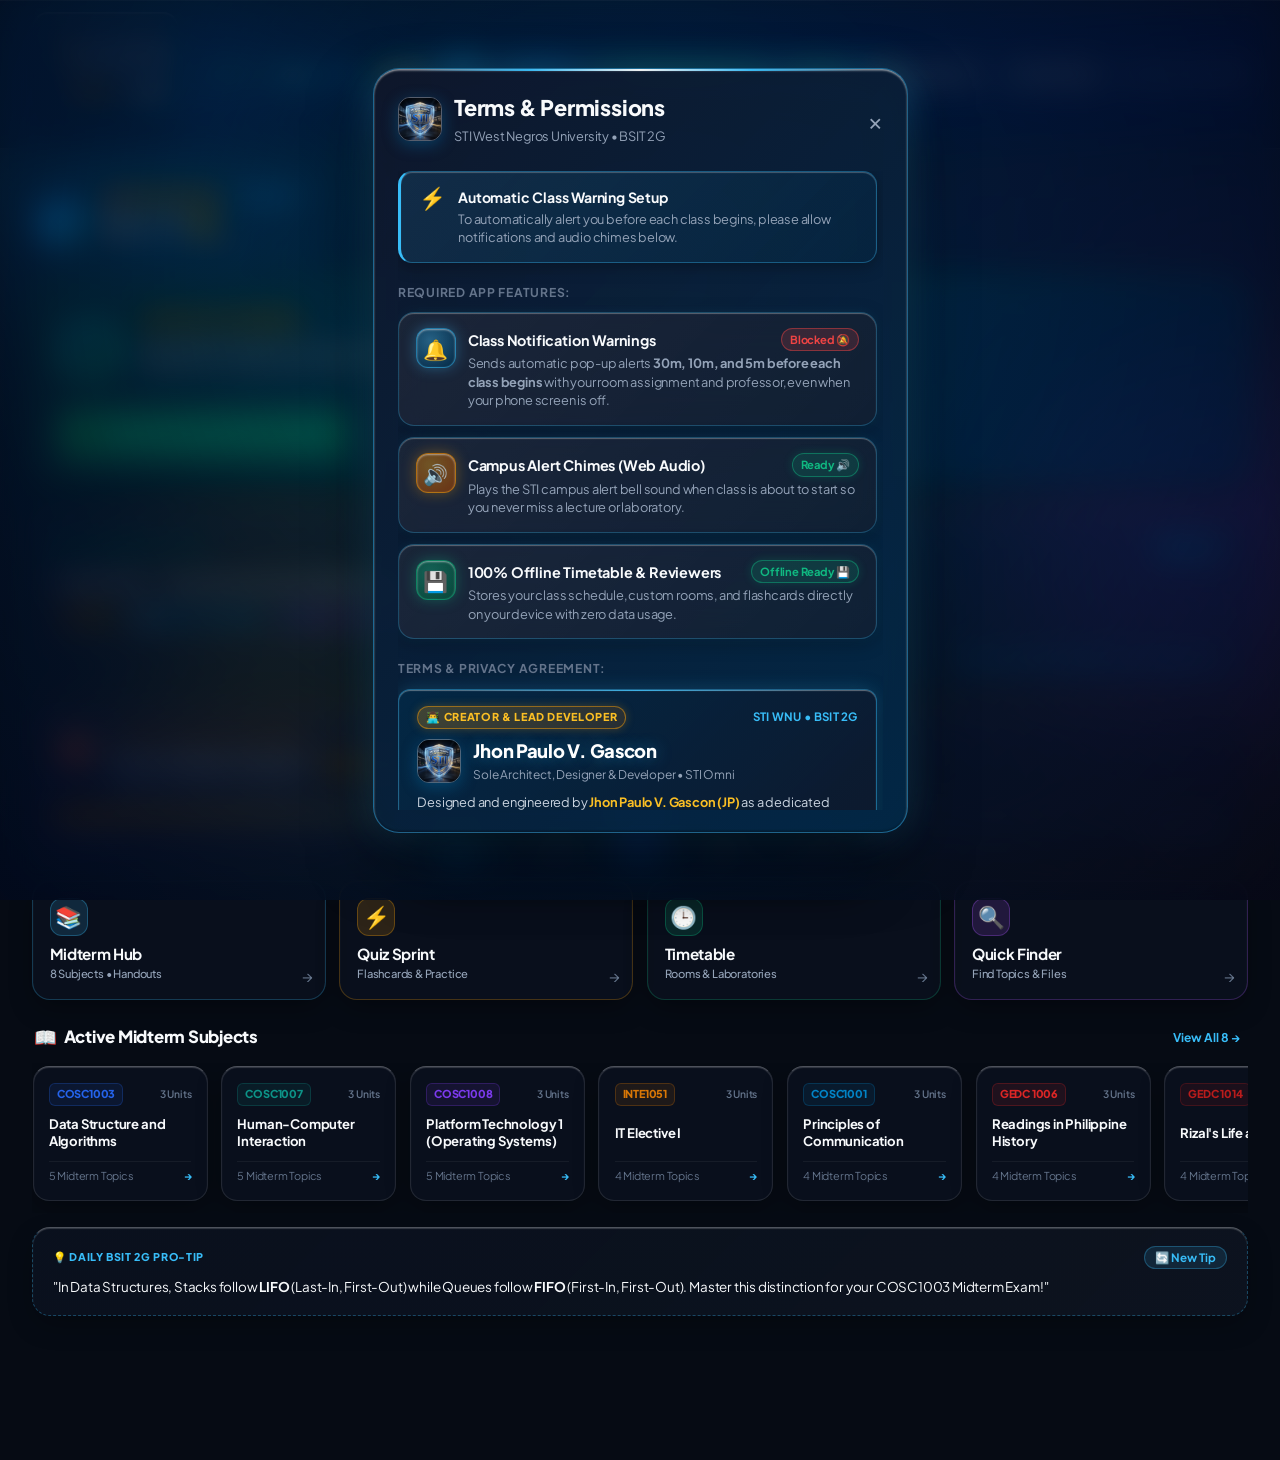
==== commit f962e7e0: "fix(ui): perfectly center concentric heartbeat radar dot ring and mobile header layout" ====
--- a/index.html
+++ b/index.html
@@ -8,8 +8,8 @@
   <link rel="preconnect" href="https://fonts.googleapis.com">
   <link rel="preconnect" href="https://fonts.gstatic.com" crossorigin>
   <link href="https://fonts.googleapis.com/css2?family=Plus+Jakarta+Sans:wght@300;400;500;600;700;800&family=Inter:wght@400;500;600;700;800&display=swap" rel="stylesheet">
-  <link rel="preload" href="css/style.css?v=27" as="style">
-  <link rel="stylesheet" href="css/style.css?v=27">
+  <link rel="preload" href="css/style.css?v=28" as="style">
+  <link rel="stylesheet" href="css/style.css?v=28">
   <title>STI Omni &bull; BSIT 2G Study Hub</title>
   <link rel="icon" href="assets/icons/sti_crest_modern_128.png">
   <link rel="manifest" href="manifest.json">
@@ -170,8 +170,11 @@
           <div id="homeClassRadarCard" class="home-class-radar-card" onclick="App.switchView('view-schedule')" role="button" tabindex="0">
             <div class="radar-card-top">
               <div class="radar-live-indicator">
-                <span class="radar-pulse-ring"></span>
-                <span class="radar-pulse-core"></span>
+                <span class="radar-dot-wrapper">
+                  <span class="radar-pulse-aura"></span>
+                  <span class="radar-pulse-ring"></span>
+                  <span class="radar-pulse-core"></span>
+                </span>
                 <span id="radarStatusLabel" class="radar-status-text">UP NEXT CLASS</span>
               </div>
               <span id="radarCountdownBadge" class="radar-time-badge">in 15h 4m</span>
@@ -411,7 +414,6 @@
 
           <div class="subject-card-midterm-cta">
             <button class="btn-card-action btn-midterm-highlight" onclick="App.openSubjectHandouts('COSC1003', 'MIDTERM')" title="Open Midterm Study Guides &amp; Raw Handouts">
-              <span class="btn-pulse-dot"></span>
               <span class="btn-cta-text">
                 <span class="btn-cta-title">🎯 Open Midterm Files &amp; Reviewers</span>
                 <span class="btn-cta-subtitle">Study Guides &bull; Raw Handouts &bull; Active &rarr;</span>
@@ -510,7 +512,6 @@
 
           <div class="subject-card-midterm-cta">
             <button class="btn-card-action btn-midterm-highlight" onclick="App.openSubjectHandouts('COSC1007', 'MIDTERM')" title="Open Midterm Study Guides &amp; Raw Handouts">
-              <span class="btn-pulse-dot"></span>
               <span class="btn-cta-text">
                 <span class="btn-cta-title">🎯 Open Midterm Files &amp; Reviewers</span>
                 <span class="btn-cta-subtitle">Study Guides &bull; Raw Handouts &bull; Active &rarr;</span>
@@ -609,7 +610,6 @@
 
           <div class="subject-card-midterm-cta">
             <button class="btn-card-action btn-midterm-highlight" onclick="App.openSubjectHandouts('COSC1008', 'MIDTERM')" title="Open Midterm Study Guides &amp; Raw Handouts">
-              <span class="btn-pulse-dot"></span>
               <span class="btn-cta-text">
                 <span class="btn-cta-title">🎯 Open Midterm Files &amp; Reviewers</span>
                 <span class="btn-cta-subtitle">Study Guides &bull; Raw Handouts &bull; Active &rarr;</span>
@@ -704,7 +704,6 @@
 
           <div class="subject-card-midterm-cta">
             <button class="btn-card-action btn-midterm-highlight" onclick="App.openSubjectHandouts('INTE1051', 'MIDTERM')" title="Open Midterm Study Guides &amp; Raw Handouts">
-              <span class="btn-pulse-dot"></span>
               <span class="btn-cta-text">
                 <span class="btn-cta-title">🎯 Open Midterm Files &amp; Reviewers</span>
                 <span class="btn-cta-subtitle">Study Guides &bull; Raw Handouts &bull; Active &rarr;</span>
@@ -799,7 +798,6 @@
 
           <div class="subject-card-midterm-cta">
             <button class="btn-card-action btn-midterm-highlight" onclick="App.openSubjectHandouts('COSC1001', 'MIDTERM')" title="Open Midterm Study Guides &amp; Raw Handouts">
-              <span class="btn-pulse-dot"></span>
               <span class="btn-cta-text">
                 <span class="btn-cta-title">🎯 Open Midterm Files &amp; Reviewers</span>
                 <span class="btn-cta-subtitle">Study Guides &bull; Raw Handouts &bull; Active &rarr;</span>
@@ -894,7 +892,6 @@
 
           <div class="subject-card-midterm-cta">
             <button class="btn-card-action btn-midterm-highlight" onclick="App.openSubjectHandouts('GEDC 1006', 'MIDTERM')" title="Open Midterm Study Guides &amp; Raw Handouts">
-              <span class="btn-pulse-dot"></span>
               <span class="btn-cta-text">
                 <span class="btn-cta-title">🎯 Open Midterm Files &amp; Reviewers</span>
                 <span class="btn-cta-subtitle">Study Guides &bull; Raw Handouts &bull; Active &rarr;</span>
@@ -989,7 +986,6 @@
 
           <div class="subject-card-midterm-cta">
             <button class="btn-card-action btn-midterm-highlight" onclick="App.openSubjectHandouts('GEDC 1014', 'MIDTERM')" title="Open Midterm Study Guides &amp; Raw Handouts">
-              <span class="btn-pulse-dot"></span>
               <span class="btn-cta-text">
                 <span class="btn-cta-title">🎯 Open Midterm Files &amp; Reviewers</span>
                 <span class="btn-cta-subtitle">Study Guides &bull; Raw Handouts &bull; Active &rarr;</span>
@@ -1084,7 +1080,6 @@
 
           <div class="subject-card-midterm-cta">
             <button class="btn-card-action btn-midterm-highlight" onclick="App.openSubjectHandouts('PHED 1007', 'MIDTERM')" title="Open Midterm Study Guides &amp; Raw Handouts">
-              <span class="btn-pulse-dot"></span>
               <span class="btn-cta-text">
                 <span class="btn-cta-title">🎯 Open Midterm Files &amp; Reviewers</span>
                 <span class="btn-cta-subtitle">Study Guides &bull; Raw Handouts &bull; Active &rarr;</span>
--- a/css/style.css
+++ b/css/style.css
@@ -564,23 +564,23 @@
   filter: drop-shadow(0 0 6px rgba(245, 158, 11, 0.7));
 }
 
-@keyframes themeOrbSpin {
+@keyframes iconMorphIn {
   0% {
-    transform: rotate(0deg) scale(0.7);
-    opacity: 0.4;
-  }
-  60% {
-    transform: rotate(200deg) scale(1.18);
+    transform: rotate(-80deg) scale(0.45);
+    opacity: 0;
+  }
+  65% {
+    transform: rotate(12deg) scale(1.12);
     opacity: 1;
   }
   100% {
-    transform: rotate(360deg) scale(1);
+    transform: rotate(0deg) scale(1);
     opacity: 1;
   }
 }
 
 .theme-icon-spin {
-  animation: themeOrbSpin 0.45s cubic-bezier(0.34, 1.56, 0.64, 1) forwards;
+  animation: iconMorphIn 0.3s cubic-bezier(0.34, 1.56, 0.64, 1) forwards;
 }
 
 /* Main Content Area */
@@ -742,12 +742,15 @@
 }
 
 .pulse-dot {
-  width: 7px;
-  height: 7px;
+  width: 8px;
+  height: 8px;
   border-radius: 50%;
   background: #10b981;
-  box-shadow: 0 0 0 0 rgba(16, 185, 129, 0.7);
-  animation: pulse-green 1.8s infinite;
+  box-shadow: 0 0 0 0 rgba(16, 185, 129, 0.8);
+  animation: pulse-green 2s cubic-bezier(0.4, 0, 0.2, 1) infinite;
+  display: inline-block;
+  flex-shrink: 0;
+  vertical-align: middle;
 }
 
 .pulse-dot.offline {
@@ -757,9 +760,10 @@
 }
 
 @keyframes pulse-green {
-  0% { transform: scale(0.95); box-shadow: 0 0 0 0 rgba(16, 185, 129, 0.7); }
-  70% { transform: scale(1); box-shadow: 0 0 0 6px rgba(16, 185, 129, 0); }
-  100% { transform: scale(0.95); box-shadow: 0 0 0 0 rgba(16, 185, 129, 0); }
+  0% { transform: scale(1); box-shadow: 0 0 0 0 rgba(16, 185, 129, 0.8), 0 0 4px rgba(16, 185, 129, 0.6); }
+  25% { transform: scale(1.15); box-shadow: 0 0 0 3px rgba(16, 185, 129, 0.4), 0 0 8px rgba(16, 185, 129, 0.8); }
+  50% { transform: scale(1); box-shadow: 0 0 0 6px rgba(16, 185, 129, 0), 0 0 4px rgba(16, 185, 129, 0.4); }
+  100% { transform: scale(1); box-shadow: 0 0 0 0 rgba(16, 185, 129, 0), 0 0 4px rgba(16, 185, 129, 0.4); }
 }
 
 .clock-display {
@@ -3797,7 +3801,7 @@
   }
 }
 
-@media (max-width: 480px) {
+@media (max-width: 640px) {
   .content-body {
     padding: 0.85rem 0.75rem calc(140px + env(safe-area-inset-bottom, 24px)) 0.75rem !important;
   }
@@ -5502,38 +5506,31 @@
 }
 
 /* ==========================================================================
-   VIEW TRANSITION CIRCULAR RIPPLE THEME ANIMATION
+   SILKY SMOOTH HARDWARE-ACCELERATED THEME CROSSFADE (120 FPS)
    ========================================================================== */
-::view-transition-old(root),
+::view-transition-old(root) {
+  animation: 240ms cubic-bezier(0.25, 1, 0.5, 1) both themeFadeOut;
+}
+
 ::view-transition-new(root) {
-  animation: none;
-  mix-blend-mode: normal;
-}
-::view-transition-old(root) {
-  z-index: 1;
-}
-::view-transition-new(root) {
-  z-index: 99999;
-}
-
-/* Fallback Ripple Circle Wave */
-.theme-ripple-wave {
-  position: fixed;
-  border-radius: 50%;
-  pointer-events: none;
-  z-index: 99999;
-  transform: translate(-50%, -50%) scale(0);
-  animation: themeWaveExpand 0.52s cubic-bezier(0.2, 0, 0, 1) forwards;
-}
-
-@keyframes themeWaveExpand {
-  0% {
-    transform: translate(-50%, -50%) scale(0);
-    opacity: 0.9;
-  }
-  100% {
-    transform: translate(-50%, -50%) scale(35);
+  animation: 240ms cubic-bezier(0.25, 1, 0.5, 1) both themeFadeIn;
+}
+
+@keyframes themeFadeOut {
+  from {
+    opacity: 1;
+  }
+  to {
     opacity: 0;
+  }
+}
+
+@keyframes themeFadeIn {
+  from {
+    opacity: 0;
+  }
+  to {
+    opacity: 1;
   }
 }
 
@@ -6039,31 +6036,124 @@
 .radar-live-indicator {
   display: inline-flex;
   align-items: center;
-  gap: 7px;
+  gap: 8px;
   position: relative;
-}
-
-.radar-pulse-ring {
+  line-height: 1;
+}
+
+.radar-dot-wrapper {
+  position: relative;
+  width: 14px;
+  height: 14px;
+  display: inline-flex;
+  align-items: center;
+  justify-content: center;
+  flex-shrink: 0;
+}
+
+.radar-pulse-core {
   width: 8px;
   height: 8px;
   border-radius: 50%;
   background: #10b981;
+  box-shadow: 0 0 8px rgba(16, 185, 129, 0.9), 0 0 2px #34d399;
   position: relative;
-  display: inline-block;
-}
-
-.radar-pulse-ring::after {
-  content: '';
+  z-index: 3;
+  transform-origin: center center;
+  animation: radarHeartbeatCore 2.2s cubic-bezier(0.4, 0, 0.2, 1) infinite;
+}
+
+.radar-pulse-ring {
   position: absolute;
-  inset: -3px;
+  top: 50%;
+  left: 50%;
+  width: 8px;
+  height: 8px;
+  margin-top: -4px;
+  margin-left: -4px;
   border-radius: 50%;
-  border: 2px solid #10b981;
-  animation: radarPing 1.8s cubic-bezier(0, 0, 0.2, 1) infinite;
-}
-
-@keyframes radarPing {
-  0% { transform: scale(0.9); opacity: 1; }
-  75%, 100% { transform: scale(2.2); opacity: 0; }
+  border: 1.5px solid #10b981;
+  pointer-events: none;
+  z-index: 2;
+  box-sizing: border-box;
+  transform-origin: center center;
+  animation: radarHeartbeatRing 2.2s cubic-bezier(0.15, 0.85, 0.35, 1) infinite;
+}
+
+.radar-pulse-aura {
+  position: absolute;
+  top: 50%;
+  left: 50%;
+  width: 8px;
+  height: 8px;
+  margin-top: -4px;
+  margin-left: -4px;
+  border-radius: 50%;
+  background: rgba(16, 185, 129, 0.45);
+  pointer-events: none;
+  z-index: 1;
+  transform-origin: center center;
+  animation: radarHeartbeatAura 2.2s cubic-bezier(0.15, 0.85, 0.35, 1) infinite;
+}
+
+@keyframes radarHeartbeatCore {
+  0%, 100% {
+    transform: scale(1);
+    box-shadow: 0 0 8px rgba(16, 185, 129, 0.85), 0 0 2px #34d399;
+  }
+  14% {
+    transform: scale(1.22);
+    box-shadow: 0 0 14px rgba(16, 185, 129, 1), 0 0 4px #6ee7b7;
+  }
+  28% {
+    transform: scale(1);
+    box-shadow: 0 0 8px rgba(16, 185, 129, 0.85), 0 0 2px #34d399;
+  }
+  42% {
+    transform: scale(1.14);
+    box-shadow: 0 0 12px rgba(16, 185, 129, 0.95), 0 0 3px #6ee7b7;
+  }
+  58% {
+    transform: scale(1);
+    box-shadow: 0 0 8px rgba(16, 185, 129, 0.85), 0 0 2px #34d399;
+  }
+}
+
+@keyframes radarHeartbeatRing {
+  0% {
+    transform: scale(1);
+    opacity: 0.95;
+    border-width: 1.5px;
+  }
+  14% {
+    transform: scale(1.6);
+    opacity: 0.85;
+  }
+  45% {
+    transform: scale(2.6);
+    opacity: 0.3;
+    border-width: 1px;
+  }
+  75%, 100% {
+    transform: scale(3.4);
+    opacity: 0;
+    border-width: 0.5px;
+  }
+}
+
+@keyframes radarHeartbeatAura {
+  0% {
+    transform: scale(1);
+    opacity: 0.6;
+  }
+  35% {
+    transform: scale(2.0);
+    opacity: 0.16;
+  }
+  65%, 100% {
+    transform: scale(2.7);
+    opacity: 0;
+  }
 }
 
 .radar-status-text {
--- a/css/style.css
+++ b/css/style.css
@@ -564,23 +564,23 @@
   filter: drop-shadow(0 0 6px rgba(245, 158, 11, 0.7));
 }
 
-@keyframes themeOrbSpin {
+@keyframes iconMorphIn {
   0% {
-    transform: rotate(0deg) scale(0.7);
-    opacity: 0.4;
-  }
-  60% {
-    transform: rotate(200deg) scale(1.18);
+    transform: rotate(-80deg) scale(0.45);
+    opacity: 0;
+  }
+  65% {
+    transform: rotate(12deg) scale(1.12);
     opacity: 1;
   }
   100% {
-    transform: rotate(360deg) scale(1);
+    transform: rotate(0deg) scale(1);
     opacity: 1;
   }
 }
 
 .theme-icon-spin {
-  animation: themeOrbSpin 0.45s cubic-bezier(0.34, 1.56, 0.64, 1) forwards;
+  animation: iconMorphIn 0.3s cubic-bezier(0.34, 1.56, 0.64, 1) forwards;
 }
 
 /* Main Content Area */
@@ -742,12 +742,15 @@
 }
 
 .pulse-dot {
-  width: 7px;
-  height: 7px;
+  width: 8px;
+  height: 8px;
   border-radius: 50%;
   background: #10b981;
-  box-shadow: 0 0 0 0 rgba(16, 185, 129, 0.7);
-  animation: pulse-green 1.8s infinite;
+  box-shadow: 0 0 0 0 rgba(16, 185, 129, 0.8);
+  animation: pulse-green 2s cubic-bezier(0.4, 0, 0.2, 1) infinite;
+  display: inline-block;
+  flex-shrink: 0;
+  vertical-align: middle;
 }
 
 .pulse-dot.offline {
@@ -757,9 +760,10 @@
 }
 
 @keyframes pulse-green {
-  0% { transform: scale(0.95); box-shadow: 0 0 0 0 rgba(16, 185, 129, 0.7); }
-  70% { transform: scale(1); box-shadow: 0 0 0 6px rgba(16, 185, 129, 0); }
-  100% { transform: scale(0.95); box-shadow: 0 0 0 0 rgba(16, 185, 129, 0); }
+  0% { transform: scale(1); box-shadow: 0 0 0 0 rgba(16, 185, 129, 0.8), 0 0 4px rgba(16, 185, 129, 0.6); }
+  25% { transform: scale(1.15); box-shadow: 0 0 0 3px rgba(16, 185, 129, 0.4), 0 0 8px rgba(16, 185, 129, 0.8); }
+  50% { transform: scale(1); box-shadow: 0 0 0 6px rgba(16, 185, 129, 0), 0 0 4px rgba(16, 185, 129, 0.4); }
+  100% { transform: scale(1); box-shadow: 0 0 0 0 rgba(16, 185, 129, 0), 0 0 4px rgba(16, 185, 129, 0.4); }
 }
 
 .clock-display {
@@ -3797,7 +3801,7 @@
   }
 }
 
-@media (max-width: 480px) {
+@media (max-width: 640px) {
   .content-body {
     padding: 0.85rem 0.75rem calc(140px + env(safe-area-inset-bottom, 24px)) 0.75rem !important;
   }
@@ -5502,38 +5506,31 @@
 }
 
 /* ==========================================================================
-   VIEW TRANSITION CIRCULAR RIPPLE THEME ANIMATION
+   SILKY SMOOTH HARDWARE-ACCELERATED THEME CROSSFADE (120 FPS)
    ========================================================================== */
-::view-transition-old(root),
+::view-transition-old(root) {
+  animation: 240ms cubic-bezier(0.25, 1, 0.5, 1) both themeFadeOut;
+}
+
 ::view-transition-new(root) {
-  animation: none;
-  mix-blend-mode: normal;
-}
-::view-transition-old(root) {
-  z-index: 1;
-}
-::view-transition-new(root) {
-  z-index: 99999;
-}
-
-/* Fallback Ripple Circle Wave */
-.theme-ripple-wave {
-  position: fixed;
-  border-radius: 50%;
-  pointer-events: none;
-  z-index: 99999;
-  transform: translate(-50%, -50%) scale(0);
-  animation: themeWaveExpand 0.52s cubic-bezier(0.2, 0, 0, 1) forwards;
-}
-
-@keyframes themeWaveExpand {
-  0% {
-    transform: translate(-50%, -50%) scale(0);
-    opacity: 0.9;
-  }
-  100% {
-    transform: translate(-50%, -50%) scale(35);
+  animation: 240ms cubic-bezier(0.25, 1, 0.5, 1) both themeFadeIn;
+}
+
+@keyframes themeFadeOut {
+  from {
+    opacity: 1;
+  }
+  to {
     opacity: 0;
+  }
+}
+
+@keyframes themeFadeIn {
+  from {
+    opacity: 0;
+  }
+  to {
+    opacity: 1;
   }
 }
 
@@ -6039,31 +6036,124 @@
 .radar-live-indicator {
   display: inline-flex;
   align-items: center;
-  gap: 7px;
+  gap: 8px;
   position: relative;
-}
-
-.radar-pulse-ring {
+  line-height: 1;
+}
+
+.radar-dot-wrapper {
+  position: relative;
+  width: 14px;
+  height: 14px;
+  display: inline-flex;
+  align-items: center;
+  justify-content: center;
+  flex-shrink: 0;
+}
+
+.radar-pulse-core {
   width: 8px;
   height: 8px;
   border-radius: 50%;
   background: #10b981;
+  box-shadow: 0 0 8px rgba(16, 185, 129, 0.9), 0 0 2px #34d399;
   position: relative;
-  display: inline-block;
-}
-
-.radar-pulse-ring::after {
-  content: '';
+  z-index: 3;
+  transform-origin: center center;
+  animation: radarHeartbeatCore 2.2s cubic-bezier(0.4, 0, 0.2, 1) infinite;
+}
+
+.radar-pulse-ring {
   position: absolute;
-  inset: -3px;
+  top: 50%;
+  left: 50%;
+  width: 8px;
+  height: 8px;
+  margin-top: -4px;
+  margin-left: -4px;
   border-radius: 50%;
-  border: 2px solid #10b981;
-  animation: radarPing 1.8s cubic-bezier(0, 0, 0.2, 1) infinite;
-}
-
-@keyframes radarPing {
-  0% { transform: scale(0.9); opacity: 1; }
-  75%, 100% { transform: scale(2.2); opacity: 0; }
+  border: 1.5px solid #10b981;
+  pointer-events: none;
+  z-index: 2;
+  box-sizing: border-box;
+  transform-origin: center center;
+  animation: radarHeartbeatRing 2.2s cubic-bezier(0.15, 0.85, 0.35, 1) infinite;
+}
+
+.radar-pulse-aura {
+  position: absolute;
+  top: 50%;
+  left: 50%;
+  width: 8px;
+  height: 8px;
+  margin-top: -4px;
+  margin-left: -4px;
+  border-radius: 50%;
+  background: rgba(16, 185, 129, 0.45);
+  pointer-events: none;
+  z-index: 1;
+  transform-origin: center center;
+  animation: radarHeartbeatAura 2.2s cubic-bezier(0.15, 0.85, 0.35, 1) infinite;
+}
+
+@keyframes radarHeartbeatCore {
+  0%, 100% {
+    transform: scale(1);
+    box-shadow: 0 0 8px rgba(16, 185, 129, 0.85), 0 0 2px #34d399;
+  }
+  14% {
+    transform: scale(1.22);
+    box-shadow: 0 0 14px rgba(16, 185, 129, 1), 0 0 4px #6ee7b7;
+  }
+  28% {
+    transform: scale(1);
+    box-shadow: 0 0 8px rgba(16, 185, 129, 0.85), 0 0 2px #34d399;
+  }
+  42% {
+    transform: scale(1.14);
+    box-shadow: 0 0 12px rgba(16, 185, 129, 0.95), 0 0 3px #6ee7b7;
+  }
+  58% {
+    transform: scale(1);
+    box-shadow: 0 0 8px rgba(16, 185, 129, 0.85), 0 0 2px #34d399;
+  }
+}
+
+@keyframes radarHeartbeatRing {
+  0% {
+    transform: scale(1);
+    opacity: 0.95;
+    border-width: 1.5px;
+  }
+  14% {
+    transform: scale(1.6);
+    opacity: 0.85;
+  }
+  45% {
+    transform: scale(2.6);
+    opacity: 0.3;
+    border-width: 1px;
+  }
+  75%, 100% {
+    transform: scale(3.4);
+    opacity: 0;
+    border-width: 0.5px;
+  }
+}
+
+@keyframes radarHeartbeatAura {
+  0% {
+    transform: scale(1);
+    opacity: 0.6;
+  }
+  35% {
+    transform: scale(2.0);
+    opacity: 0.16;
+  }
+  65%, 100% {
+    transform: scale(2.7);
+    opacity: 0;
+  }
 }
 
 .radar-status-text {
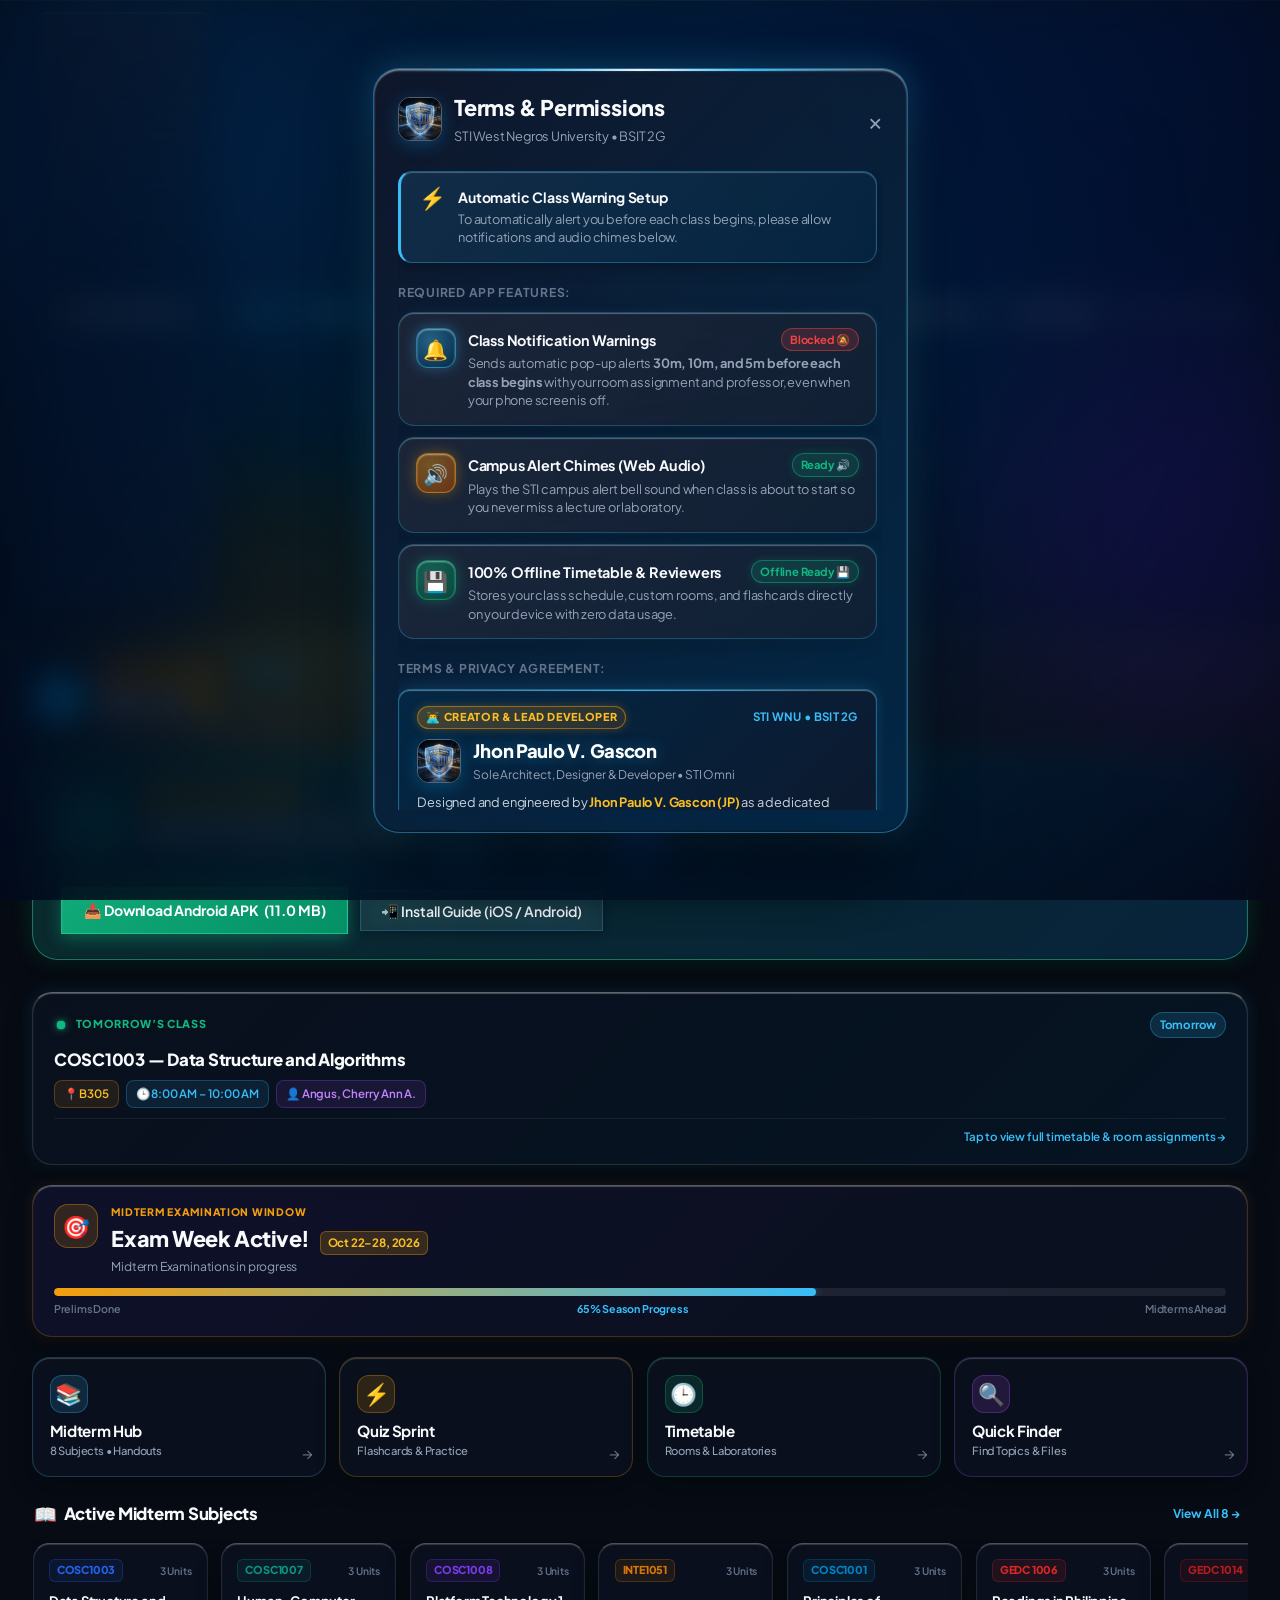
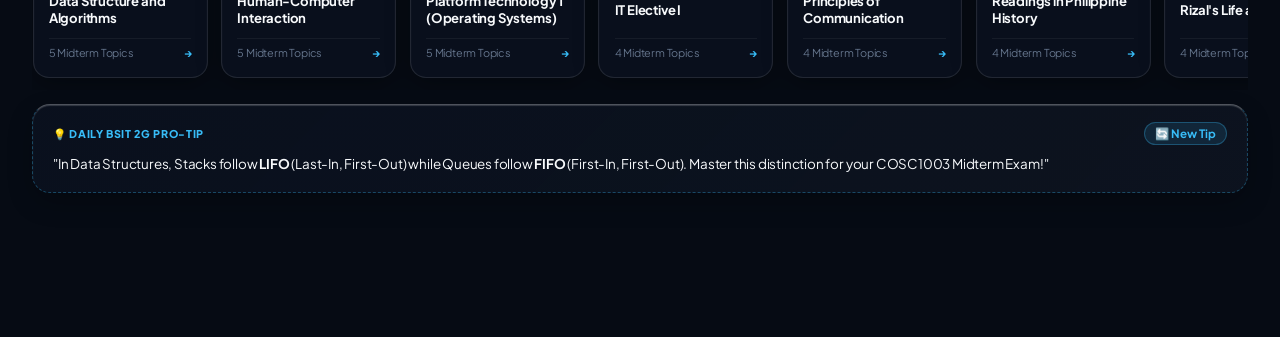
==== commit 80ce98b9: "feat(ui): redesign top Dynamic Island capsule with sleek 3-tier hierarchy and visionOS glass" ====
--- a/index.html
+++ b/index.html
@@ -8,8 +8,8 @@
   <link rel="preconnect" href="https://fonts.googleapis.com">
   <link rel="preconnect" href="https://fonts.gstatic.com" crossorigin>
   <link href="https://fonts.googleapis.com/css2?family=Plus+Jakarta+Sans:wght@300;400;500;600;700;800&family=Inter:wght@400;500;600;700;800&display=swap" rel="stylesheet">
-  <link rel="preload" href="css/style.css?v=28" as="style">
-  <link rel="stylesheet" href="css/style.css?v=28">
+  <link rel="preload" href="css/style.css?v=29" as="style">
+  <link rel="stylesheet" href="css/style.css?v=29">
   <title>STI Omni &bull; BSIT 2G Study Hub</title>
   <link rel="icon" href="assets/icons/sti_crest_modern_128.png">
   <link rel="manifest" href="manifest.json">
@@ -88,22 +88,27 @@
         </div>
 
         <!-- Dynamic Island Liquid Glass Status Capsule -->
-        <div id="liveClassCapsule" class="liquid-status-capsule">
+        <div id="liveClassCapsule" class="liquid-status-capsule" onclick="App.switchView('view-schedule')" role="button" tabindex="0" title="Tap to open full class timetable">
           <div class="capsule-sheen"></div>
           <div class="capsule-body">
-            <div class="capsule-headline">
-              <div class="capsule-badge-group">
-                <span id="tickerBadge" class="capsule-status-pill upcoming">⚡ UP NEXT</span>
-                <span id="tickerCountdown" class="capsule-countdown-pill">--</span>
-              </div>
-              <div class="capsule-meta-group">
-                <span id="tickerRoom" class="capsule-meta-pill room">📍 Loading...</span>
-                <span id="tickerTime" class="capsule-meta-pill time">🕒 --:--</span>
-              </div>
-            </div>
+            
+            <!-- Tier 1: Live Status & Countdown Topline -->
+            <div class="capsule-topline">
+              <span id="tickerBadge" class="capsule-status-pill upcoming">⚡ UP NEXT</span>
+              <span id="tickerCountdown" class="capsule-countdown-pill upcoming">--</span>
+            </div>
+
+            <!-- Tier 2: Subject Headline -->
             <div class="capsule-subject-row">
               <div id="tickerSubject" class="capsule-subject-title">Loading class schedule...</div>
             </div>
+
+            <!-- Tier 3: Location & Time Chips -->
+            <div class="capsule-meta-row">
+              <span id="tickerRoom" class="capsule-meta-pill room">📍 Loading...</span>
+              <span id="tickerTime" class="capsule-meta-pill time">🕒 --:--</span>
+            </div>
+
           </div>
           <!-- Hidden fallback for legacy text queries -->
           <span id="tickerStatusText" style="display:none;"></span>
--- a/css/style.css
+++ b/css/style.css
@@ -808,23 +808,51 @@
 
 .liquid-status-capsule {
   position: relative;
-  background: linear-gradient(135deg, rgba(15, 23, 42, 0.44) 0%, rgba(30, 41, 59, 0.28) 100%);
-  backdrop-filter: blur(28px) saturate(210%);
-  -webkit-backdrop-filter: blur(28px) saturate(210%);
+  background: linear-gradient(135deg, rgba(15, 23, 42, 0.72) 0%, rgba(30, 41, 59, 0.5) 100%);
+  backdrop-filter: blur(28px) saturate(220%);
+  -webkit-backdrop-filter: blur(28px) saturate(220%);
   border: 1px solid rgba(255, 255, 255, 0.12);
-  border-top: 1.2px solid rgba(255, 255, 255, 0.35);
+  border-top: 1.5px solid rgba(255, 255, 255, 0.38);
   border-radius: 16px;
-  padding: 0.7rem 1.15rem;
-  box-shadow: 0 10px 28px -4px rgba(0, 0, 0, 0.35), inset 0 1px 1px 0 rgba(255, 255, 255, 0.28);
+  padding: 0.75rem 1rem;
+  box-shadow: 
+    0 10px 30px -4px rgba(0, 0, 0, 0.42),
+    0 2px 10px rgba(0, 0, 0, 0.2),
+    inset 0 1px 1px 0 rgba(255, 255, 255, 0.28);
   overflow: hidden;
-  transition: all 0.3s cubic-bezier(0.16, 1, 0.3, 1);
+  cursor: pointer;
+  transition: all 0.25s cubic-bezier(0.16, 1, 0.3, 1);
+}
+
+.liquid-status-capsule:hover {
+  transform: translateY(-2px);
+  box-shadow: 
+    0 14px 36px -4px rgba(0, 0, 0, 0.5),
+    0 0 20px rgba(56, 189, 248, 0.2),
+    inset 0 1px 1px 0 rgba(255, 255, 255, 0.35);
+  border-color: rgba(56, 189, 248, 0.4);
+}
+
+.liquid-status-capsule:active {
+  transform: scale(0.985);
 }
 
 [data-theme="light"] .liquid-status-capsule {
-  background: linear-gradient(135deg, rgba(255, 255, 255, 0.65) 0%, rgba(240, 249, 255, 0.5) 100%);
-  border: 1px solid rgba(255, 255, 255, 0.65);
-  border-top: 1.2px solid rgba(255, 255, 255, 0.95);
-  box-shadow: 0 10px 24px -2px rgba(2, 43, 73, 0.08), inset 0 1px 1px 0 rgba(255, 255, 255, 0.95);
+  background: linear-gradient(135deg, rgba(255, 255, 255, 0.88) 0%, rgba(240, 249, 255, 0.78) 100%);
+  border: 1px solid rgba(255, 255, 255, 0.95);
+  border-top: 1.5px solid #ffffff;
+  box-shadow: 
+    0 10px 28px -2px rgba(2, 43, 73, 0.08),
+    0 2px 8px rgba(2, 132, 199, 0.06),
+    inset 0 1px 1px 0 #ffffff;
+}
+
+[data-theme="light"] .liquid-status-capsule:hover {
+  border-color: rgba(2, 132, 199, 0.45);
+  box-shadow: 
+    0 14px 32px -2px rgba(2, 43, 73, 0.12),
+    0 0 18px rgba(2, 132, 199, 0.16),
+    inset 0 1px 1px 0 #ffffff;
 }
 
 .capsule-sheen {
@@ -832,10 +860,10 @@
   top: 0;
   left: 0;
   right: 0;
-  height: 48%;
-  background: linear-gradient(180deg, rgba(255, 255, 255, 0.08) 0%, rgba(255, 255, 255, 0) 100%);
+  height: 42%;
+  background: linear-gradient(180deg, rgba(255, 255, 255, 0.09) 0%, rgba(255, 255, 255, 0) 100%);
   pointer-events: none;
-  border-radius: 14px 14px 0 0;
+  border-radius: 15px 15px 0 0;
 }
 
 .capsule-body {
@@ -843,60 +871,56 @@
   z-index: 1;
   display: flex;
   flex-direction: column;
-  gap: 0.4rem;
-}
-
-.capsule-headline {
+  gap: 0.42rem;
+}
+
+/* Tier 1: Live Status & Countdown Topline */
+.capsule-topline {
   display: flex;
   align-items: center;
   justify-content: space-between;
-  gap: 0.75rem;
-  flex-wrap: wrap;
-}
-
-.capsule-badge-group {
-  display: flex;
-  align-items: center;
-  gap: 0.45rem;
+  width: 100%;
+  gap: 0.5rem;
 }
 
 .capsule-status-pill {
   display: inline-flex;
   align-items: center;
-  gap: 0.35rem;
-  padding: 3px 9px;
+  gap: 0.38rem;
+  padding: 3px 9.5px;
   border-radius: 9999px;
-  font-size: 0.72rem;
+  font-size: 0.7rem;
   font-weight: 800;
-  letter-spacing: 0.04em;
+  letter-spacing: 0.05em;
   text-transform: uppercase;
   white-space: nowrap;
+  line-height: 1;
 }
 
 .capsule-status-pill.upcoming {
-  background: rgba(14, 165, 233, 0.2);
+  background: linear-gradient(135deg, rgba(14, 165, 233, 0.22) 0%, rgba(2, 132, 199, 0.12) 100%);
   color: #38bdf8;
-  border: 1px solid rgba(56, 189, 248, 0.4);
+  border: 1px solid rgba(56, 189, 248, 0.45);
   box-shadow: 0 0 12px rgba(56, 189, 248, 0.2);
 }
 
 .capsule-status-pill.live {
-  background: rgba(16, 185, 129, 0.2);
+  background: linear-gradient(135deg, rgba(16, 185, 129, 0.25) 0%, rgba(5, 150, 105, 0.15) 100%);
   color: #34d399;
-  border: 1px solid rgba(52, 211, 153, 0.45);
-  box-shadow: 0 0 12px rgba(52, 211, 153, 0.25);
+  border: 1px solid rgba(52, 211, 153, 0.5);
+  box-shadow: 0 0 14px rgba(52, 211, 153, 0.25);
 }
 
 .capsule-status-pill.urgent {
-  background: rgba(239, 68, 68, 0.22);
+  background: linear-gradient(135deg, rgba(239, 68, 68, 0.25) 0%, rgba(220, 38, 38, 0.15) 100%);
   color: #f87171;
-  border: 1px solid rgba(239, 68, 68, 0.45);
+  border: 1px solid rgba(239, 68, 68, 0.5);
   box-shadow: 0 0 14px rgba(239, 68, 68, 0.3);
   animation: urgentPulse 1.8s infinite ease-in-out;
 }
 
 .capsule-status-pill.clear {
-  background: rgba(148, 163, 184, 0.15);
+  background: rgba(148, 163, 184, 0.12);
   color: #cbd5e1;
   border: 1px solid rgba(148, 163, 184, 0.25);
 }
@@ -907,23 +931,62 @@
 }
 
 .capsule-countdown-pill {
-  font-size: 0.75rem;
+  font-size: 0.72rem;
   font-weight: 700;
   color: var(--text-muted);
   white-space: nowrap;
   background: rgba(255, 255, 255, 0.06);
-  border: 1px solid rgba(255, 255, 255, 0.1);
-  padding: 2px 7px;
+  border: 1px solid rgba(255, 255, 255, 0.12);
+  padding: 2.5px 8.5px;
   border-radius: 9999px;
+  line-height: 1;
+  display: inline-flex;
+  align-items: center;
+  gap: 0.3rem;
+  font-variant-numeric: tabular-nums;
+}
+
+.capsule-countdown-pill.upcoming {
+  background: rgba(56, 189, 248, 0.12);
+  color: #7dd3fc;
+  border-color: rgba(56, 189, 248, 0.3);
+}
+
+.capsule-countdown-pill.live {
+  background: rgba(16, 185, 129, 0.14);
+  color: #6ee7b7;
+  border-color: rgba(16, 185, 129, 0.35);
 }
 
 .capsule-countdown-pill.urgent {
   background: rgba(239, 68, 68, 0.15);
+  color: #fca5a5;
   border-color: rgba(239, 68, 68, 0.35);
-  color: #fca5a5;
-}
-
-.capsule-meta-group {
+}
+
+.capsule-countdown-pill.clear {
+  background: rgba(148, 163, 184, 0.1);
+  color: #cbd5e1;
+  border-color: rgba(148, 163, 184, 0.2);
+}
+
+/* Tier 2: Subject Headline */
+.capsule-subject-row {
+  display: flex;
+  align-items: center;
+}
+
+.capsule-subject-title {
+  font-size: 0.95rem;
+  font-weight: 800;
+  color: var(--text-main);
+  line-height: 1.35;
+  letter-spacing: -0.012em;
+  word-break: break-word;
+}
+
+/* Tier 3: Metadata Chips */
+.capsule-meta-row {
   display: flex;
   align-items: center;
   gap: 0.45rem;
@@ -934,31 +997,65 @@
   display: inline-flex;
   align-items: center;
   gap: 0.35rem;
-  padding: 2px 8px;
-  border-radius: 8px;
-  font-size: 0.74rem;
+  padding: 2.5px 8.5px;
+  border-radius: 9999px;
+  font-size: 0.72rem;
   font-weight: 600;
   white-space: nowrap;
   background: rgba(255, 255, 255, 0.06);
   border: 1px solid rgba(255, 255, 255, 0.1);
   color: var(--text-main);
+  line-height: 1.2;
+}
+
+.capsule-meta-pill.room {
+  background: rgba(245, 158, 11, 0.14);
+  border-color: rgba(245, 158, 11, 0.32);
+  color: #fbbf24;
 }
 
 .capsule-meta-pill.room strong {
-  color: var(--sti-yellow);
-}
-
-.capsule-subject-row {
-  display: flex;
-  align-items: center;
-}
-
-.capsule-subject-title {
-  font-size: 0.92rem;
-  font-weight: 700;
-  color: var(--text-main);
-  line-height: 1.35;
-  letter-spacing: -0.01em;
+  color: #fbbf24;
+  font-weight: 800;
+}
+
+.capsule-meta-pill.time {
+  background: rgba(255, 255, 255, 0.05);
+  border-color: rgba(255, 255, 255, 0.1);
+  color: var(--text-muted);
+}
+
+/* Light Theme Overrides for Capsule */
+[data-theme="light"] .capsule-subject-title {
+  color: #0f172a;
+}
+
+[data-theme="light"] .capsule-countdown-pill {
+  background: rgba(0, 0, 0, 0.04);
+  border-color: rgba(0, 0, 0, 0.08);
+  color: #475569;
+}
+
+[data-theme="light"] .capsule-countdown-pill.upcoming {
+  background: rgba(2, 132, 199, 0.1);
+  color: #0284c7;
+  border-color: rgba(2, 132, 199, 0.25);
+}
+
+[data-theme="light"] .capsule-meta-pill.room {
+  background: rgba(217, 119, 6, 0.12);
+  border-color: rgba(217, 119, 6, 0.28);
+  color: #b45309;
+}
+
+[data-theme="light"] .capsule-meta-pill.room strong {
+  color: #b45309;
+}
+
+[data-theme="light"] .capsule-meta-pill.time {
+  background: rgba(0, 0, 0, 0.04);
+  border-color: rgba(0, 0, 0, 0.08);
+  color: #475569;
 }
 
 /* Class Alert Banner */
@@ -3644,8 +3741,13 @@
     gap: 1.25rem;
   }
 
-  .capsule-headline {
-    margin-bottom: 0;
+  .capsule-topline {
+    width: auto;
+    gap: 0.5rem;
+  }
+
+  .capsule-meta-row {
+    width: auto;
   }
 }
 
@@ -3767,37 +3869,43 @@
 
   /* Liquid Glass Capsule on Mobile */
   .liquid-status-capsule {
-    padding: 0.6rem 0.85rem;
-    border-radius: 12px;
+    padding: 0.65rem 0.85rem;
+    border-radius: 14px;
   }
 
   .capsule-body {
     gap: 0.35rem;
   }
 
+  .capsule-topline {
+    width: 100%;
+    justify-content: space-between;
+  }
+
   .capsule-subject-title {
-    font-size: 0.86rem;
+    font-size: 0.88rem;
     line-height: 1.35;
     white-space: normal;
   }
 
-  .capsule-headline {
-    gap: 0.45rem;
-  }
-
   .capsule-status-pill {
+    font-size: 0.66rem;
+    padding: 2.5px 7.5px;
+  }
+
+  .capsule-countdown-pill {
     font-size: 0.68rem;
     padding: 2px 7px;
   }
 
-  .capsule-countdown-pill {
-    font-size: 0.7rem;
-    padding: 1px 6px;
+  .capsule-meta-row {
+    width: 100%;
+    gap: 0.35rem;
   }
 
   .capsule-meta-pill {
-    font-size: 0.7rem;
-    padding: 2px 6px;
+    font-size: 0.68rem;
+    padding: 2px 7px;
   }
 }
 
@@ -3876,19 +3984,14 @@
     gap: 0.35rem;
   }
 
-  .capsule-headline {
-    flex-direction: column;
-    align-items: flex-start;
-    gap: 0.35rem;
-  }
-
-  .capsule-badge-group {
+  .capsule-topline {
     width: 100%;
     justify-content: space-between;
   }
 
-  .capsule-meta-group {
+  .capsule-meta-row {
     width: 100%;
+    gap: 0.35rem;
   }
 }
 
--- a/css/style.css
+++ b/css/style.css
@@ -808,23 +808,51 @@
 
 .liquid-status-capsule {
   position: relative;
-  background: linear-gradient(135deg, rgba(15, 23, 42, 0.44) 0%, rgba(30, 41, 59, 0.28) 100%);
-  backdrop-filter: blur(28px) saturate(210%);
-  -webkit-backdrop-filter: blur(28px) saturate(210%);
+  background: linear-gradient(135deg, rgba(15, 23, 42, 0.72) 0%, rgba(30, 41, 59, 0.5) 100%);
+  backdrop-filter: blur(28px) saturate(220%);
+  -webkit-backdrop-filter: blur(28px) saturate(220%);
   border: 1px solid rgba(255, 255, 255, 0.12);
-  border-top: 1.2px solid rgba(255, 255, 255, 0.35);
+  border-top: 1.5px solid rgba(255, 255, 255, 0.38);
   border-radius: 16px;
-  padding: 0.7rem 1.15rem;
-  box-shadow: 0 10px 28px -4px rgba(0, 0, 0, 0.35), inset 0 1px 1px 0 rgba(255, 255, 255, 0.28);
+  padding: 0.75rem 1rem;
+  box-shadow: 
+    0 10px 30px -4px rgba(0, 0, 0, 0.42),
+    0 2px 10px rgba(0, 0, 0, 0.2),
+    inset 0 1px 1px 0 rgba(255, 255, 255, 0.28);
   overflow: hidden;
-  transition: all 0.3s cubic-bezier(0.16, 1, 0.3, 1);
+  cursor: pointer;
+  transition: all 0.25s cubic-bezier(0.16, 1, 0.3, 1);
+}
+
+.liquid-status-capsule:hover {
+  transform: translateY(-2px);
+  box-shadow: 
+    0 14px 36px -4px rgba(0, 0, 0, 0.5),
+    0 0 20px rgba(56, 189, 248, 0.2),
+    inset 0 1px 1px 0 rgba(255, 255, 255, 0.35);
+  border-color: rgba(56, 189, 248, 0.4);
+}
+
+.liquid-status-capsule:active {
+  transform: scale(0.985);
 }
 
 [data-theme="light"] .liquid-status-capsule {
-  background: linear-gradient(135deg, rgba(255, 255, 255, 0.65) 0%, rgba(240, 249, 255, 0.5) 100%);
-  border: 1px solid rgba(255, 255, 255, 0.65);
-  border-top: 1.2px solid rgba(255, 255, 255, 0.95);
-  box-shadow: 0 10px 24px -2px rgba(2, 43, 73, 0.08), inset 0 1px 1px 0 rgba(255, 255, 255, 0.95);
+  background: linear-gradient(135deg, rgba(255, 255, 255, 0.88) 0%, rgba(240, 249, 255, 0.78) 100%);
+  border: 1px solid rgba(255, 255, 255, 0.95);
+  border-top: 1.5px solid #ffffff;
+  box-shadow: 
+    0 10px 28px -2px rgba(2, 43, 73, 0.08),
+    0 2px 8px rgba(2, 132, 199, 0.06),
+    inset 0 1px 1px 0 #ffffff;
+}
+
+[data-theme="light"] .liquid-status-capsule:hover {
+  border-color: rgba(2, 132, 199, 0.45);
+  box-shadow: 
+    0 14px 32px -2px rgba(2, 43, 73, 0.12),
+    0 0 18px rgba(2, 132, 199, 0.16),
+    inset 0 1px 1px 0 #ffffff;
 }
 
 .capsule-sheen {
@@ -832,10 +860,10 @@
   top: 0;
   left: 0;
   right: 0;
-  height: 48%;
-  background: linear-gradient(180deg, rgba(255, 255, 255, 0.08) 0%, rgba(255, 255, 255, 0) 100%);
+  height: 42%;
+  background: linear-gradient(180deg, rgba(255, 255, 255, 0.09) 0%, rgba(255, 255, 255, 0) 100%);
   pointer-events: none;
-  border-radius: 14px 14px 0 0;
+  border-radius: 15px 15px 0 0;
 }
 
 .capsule-body {
@@ -843,60 +871,56 @@
   z-index: 1;
   display: flex;
   flex-direction: column;
-  gap: 0.4rem;
-}
-
-.capsule-headline {
+  gap: 0.42rem;
+}
+
+/* Tier 1: Live Status & Countdown Topline */
+.capsule-topline {
   display: flex;
   align-items: center;
   justify-content: space-between;
-  gap: 0.75rem;
-  flex-wrap: wrap;
-}
-
-.capsule-badge-group {
-  display: flex;
-  align-items: center;
-  gap: 0.45rem;
+  width: 100%;
+  gap: 0.5rem;
 }
 
 .capsule-status-pill {
   display: inline-flex;
   align-items: center;
-  gap: 0.35rem;
-  padding: 3px 9px;
+  gap: 0.38rem;
+  padding: 3px 9.5px;
   border-radius: 9999px;
-  font-size: 0.72rem;
+  font-size: 0.7rem;
   font-weight: 800;
-  letter-spacing: 0.04em;
+  letter-spacing: 0.05em;
   text-transform: uppercase;
   white-space: nowrap;
+  line-height: 1;
 }
 
 .capsule-status-pill.upcoming {
-  background: rgba(14, 165, 233, 0.2);
+  background: linear-gradient(135deg, rgba(14, 165, 233, 0.22) 0%, rgba(2, 132, 199, 0.12) 100%);
   color: #38bdf8;
-  border: 1px solid rgba(56, 189, 248, 0.4);
+  border: 1px solid rgba(56, 189, 248, 0.45);
   box-shadow: 0 0 12px rgba(56, 189, 248, 0.2);
 }
 
 .capsule-status-pill.live {
-  background: rgba(16, 185, 129, 0.2);
+  background: linear-gradient(135deg, rgba(16, 185, 129, 0.25) 0%, rgba(5, 150, 105, 0.15) 100%);
   color: #34d399;
-  border: 1px solid rgba(52, 211, 153, 0.45);
-  box-shadow: 0 0 12px rgba(52, 211, 153, 0.25);
+  border: 1px solid rgba(52, 211, 153, 0.5);
+  box-shadow: 0 0 14px rgba(52, 211, 153, 0.25);
 }
 
 .capsule-status-pill.urgent {
-  background: rgba(239, 68, 68, 0.22);
+  background: linear-gradient(135deg, rgba(239, 68, 68, 0.25) 0%, rgba(220, 38, 38, 0.15) 100%);
   color: #f87171;
-  border: 1px solid rgba(239, 68, 68, 0.45);
+  border: 1px solid rgba(239, 68, 68, 0.5);
   box-shadow: 0 0 14px rgba(239, 68, 68, 0.3);
   animation: urgentPulse 1.8s infinite ease-in-out;
 }
 
 .capsule-status-pill.clear {
-  background: rgba(148, 163, 184, 0.15);
+  background: rgba(148, 163, 184, 0.12);
   color: #cbd5e1;
   border: 1px solid rgba(148, 163, 184, 0.25);
 }
@@ -907,23 +931,62 @@
 }
 
 .capsule-countdown-pill {
-  font-size: 0.75rem;
+  font-size: 0.72rem;
   font-weight: 700;
   color: var(--text-muted);
   white-space: nowrap;
   background: rgba(255, 255, 255, 0.06);
-  border: 1px solid rgba(255, 255, 255, 0.1);
-  padding: 2px 7px;
+  border: 1px solid rgba(255, 255, 255, 0.12);
+  padding: 2.5px 8.5px;
   border-radius: 9999px;
+  line-height: 1;
+  display: inline-flex;
+  align-items: center;
+  gap: 0.3rem;
+  font-variant-numeric: tabular-nums;
+}
+
+.capsule-countdown-pill.upcoming {
+  background: rgba(56, 189, 248, 0.12);
+  color: #7dd3fc;
+  border-color: rgba(56, 189, 248, 0.3);
+}
+
+.capsule-countdown-pill.live {
+  background: rgba(16, 185, 129, 0.14);
+  color: #6ee7b7;
+  border-color: rgba(16, 185, 129, 0.35);
 }
 
 .capsule-countdown-pill.urgent {
   background: rgba(239, 68, 68, 0.15);
+  color: #fca5a5;
   border-color: rgba(239, 68, 68, 0.35);
-  color: #fca5a5;
-}
-
-.capsule-meta-group {
+}
+
+.capsule-countdown-pill.clear {
+  background: rgba(148, 163, 184, 0.1);
+  color: #cbd5e1;
+  border-color: rgba(148, 163, 184, 0.2);
+}
+
+/* Tier 2: Subject Headline */
+.capsule-subject-row {
+  display: flex;
+  align-items: center;
+}
+
+.capsule-subject-title {
+  font-size: 0.95rem;
+  font-weight: 800;
+  color: var(--text-main);
+  line-height: 1.35;
+  letter-spacing: -0.012em;
+  word-break: break-word;
+}
+
+/* Tier 3: Metadata Chips */
+.capsule-meta-row {
   display: flex;
   align-items: center;
   gap: 0.45rem;
@@ -934,31 +997,65 @@
   display: inline-flex;
   align-items: center;
   gap: 0.35rem;
-  padding: 2px 8px;
-  border-radius: 8px;
-  font-size: 0.74rem;
+  padding: 2.5px 8.5px;
+  border-radius: 9999px;
+  font-size: 0.72rem;
   font-weight: 600;
   white-space: nowrap;
   background: rgba(255, 255, 255, 0.06);
   border: 1px solid rgba(255, 255, 255, 0.1);
   color: var(--text-main);
+  line-height: 1.2;
+}
+
+.capsule-meta-pill.room {
+  background: rgba(245, 158, 11, 0.14);
+  border-color: rgba(245, 158, 11, 0.32);
+  color: #fbbf24;
 }
 
 .capsule-meta-pill.room strong {
-  color: var(--sti-yellow);
-}
-
-.capsule-subject-row {
-  display: flex;
-  align-items: center;
-}
-
-.capsule-subject-title {
-  font-size: 0.92rem;
-  font-weight: 700;
-  color: var(--text-main);
-  line-height: 1.35;
-  letter-spacing: -0.01em;
+  color: #fbbf24;
+  font-weight: 800;
+}
+
+.capsule-meta-pill.time {
+  background: rgba(255, 255, 255, 0.05);
+  border-color: rgba(255, 255, 255, 0.1);
+  color: var(--text-muted);
+}
+
+/* Light Theme Overrides for Capsule */
+[data-theme="light"] .capsule-subject-title {
+  color: #0f172a;
+}
+
+[data-theme="light"] .capsule-countdown-pill {
+  background: rgba(0, 0, 0, 0.04);
+  border-color: rgba(0, 0, 0, 0.08);
+  color: #475569;
+}
+
+[data-theme="light"] .capsule-countdown-pill.upcoming {
+  background: rgba(2, 132, 199, 0.1);
+  color: #0284c7;
+  border-color: rgba(2, 132, 199, 0.25);
+}
+
+[data-theme="light"] .capsule-meta-pill.room {
+  background: rgba(217, 119, 6, 0.12);
+  border-color: rgba(217, 119, 6, 0.28);
+  color: #b45309;
+}
+
+[data-theme="light"] .capsule-meta-pill.room strong {
+  color: #b45309;
+}
+
+[data-theme="light"] .capsule-meta-pill.time {
+  background: rgba(0, 0, 0, 0.04);
+  border-color: rgba(0, 0, 0, 0.08);
+  color: #475569;
 }
 
 /* Class Alert Banner */
@@ -3644,8 +3741,13 @@
     gap: 1.25rem;
   }
 
-  .capsule-headline {
-    margin-bottom: 0;
+  .capsule-topline {
+    width: auto;
+    gap: 0.5rem;
+  }
+
+  .capsule-meta-row {
+    width: auto;
   }
 }
 
@@ -3767,37 +3869,43 @@
 
   /* Liquid Glass Capsule on Mobile */
   .liquid-status-capsule {
-    padding: 0.6rem 0.85rem;
-    border-radius: 12px;
+    padding: 0.65rem 0.85rem;
+    border-radius: 14px;
   }
 
   .capsule-body {
     gap: 0.35rem;
   }
 
+  .capsule-topline {
+    width: 100%;
+    justify-content: space-between;
+  }
+
   .capsule-subject-title {
-    font-size: 0.86rem;
+    font-size: 0.88rem;
     line-height: 1.35;
     white-space: normal;
   }
 
-  .capsule-headline {
-    gap: 0.45rem;
-  }
-
   .capsule-status-pill {
+    font-size: 0.66rem;
+    padding: 2.5px 7.5px;
+  }
+
+  .capsule-countdown-pill {
     font-size: 0.68rem;
     padding: 2px 7px;
   }
 
-  .capsule-countdown-pill {
-    font-size: 0.7rem;
-    padding: 1px 6px;
+  .capsule-meta-row {
+    width: 100%;
+    gap: 0.35rem;
   }
 
   .capsule-meta-pill {
-    font-size: 0.7rem;
-    padding: 2px 6px;
+    font-size: 0.68rem;
+    padding: 2px 7px;
   }
 }
 
@@ -3876,19 +3984,14 @@
     gap: 0.35rem;
   }
 
-  .capsule-headline {
-    flex-direction: column;
-    align-items: flex-start;
-    gap: 0.35rem;
-  }
-
-  .capsule-badge-group {
+  .capsule-topline {
     width: 100%;
     justify-content: space-between;
   }
 
-  .capsule-meta-group {
+  .capsule-meta-row {
     width: 100%;
+    gap: 0.35rem;
   }
 }
 
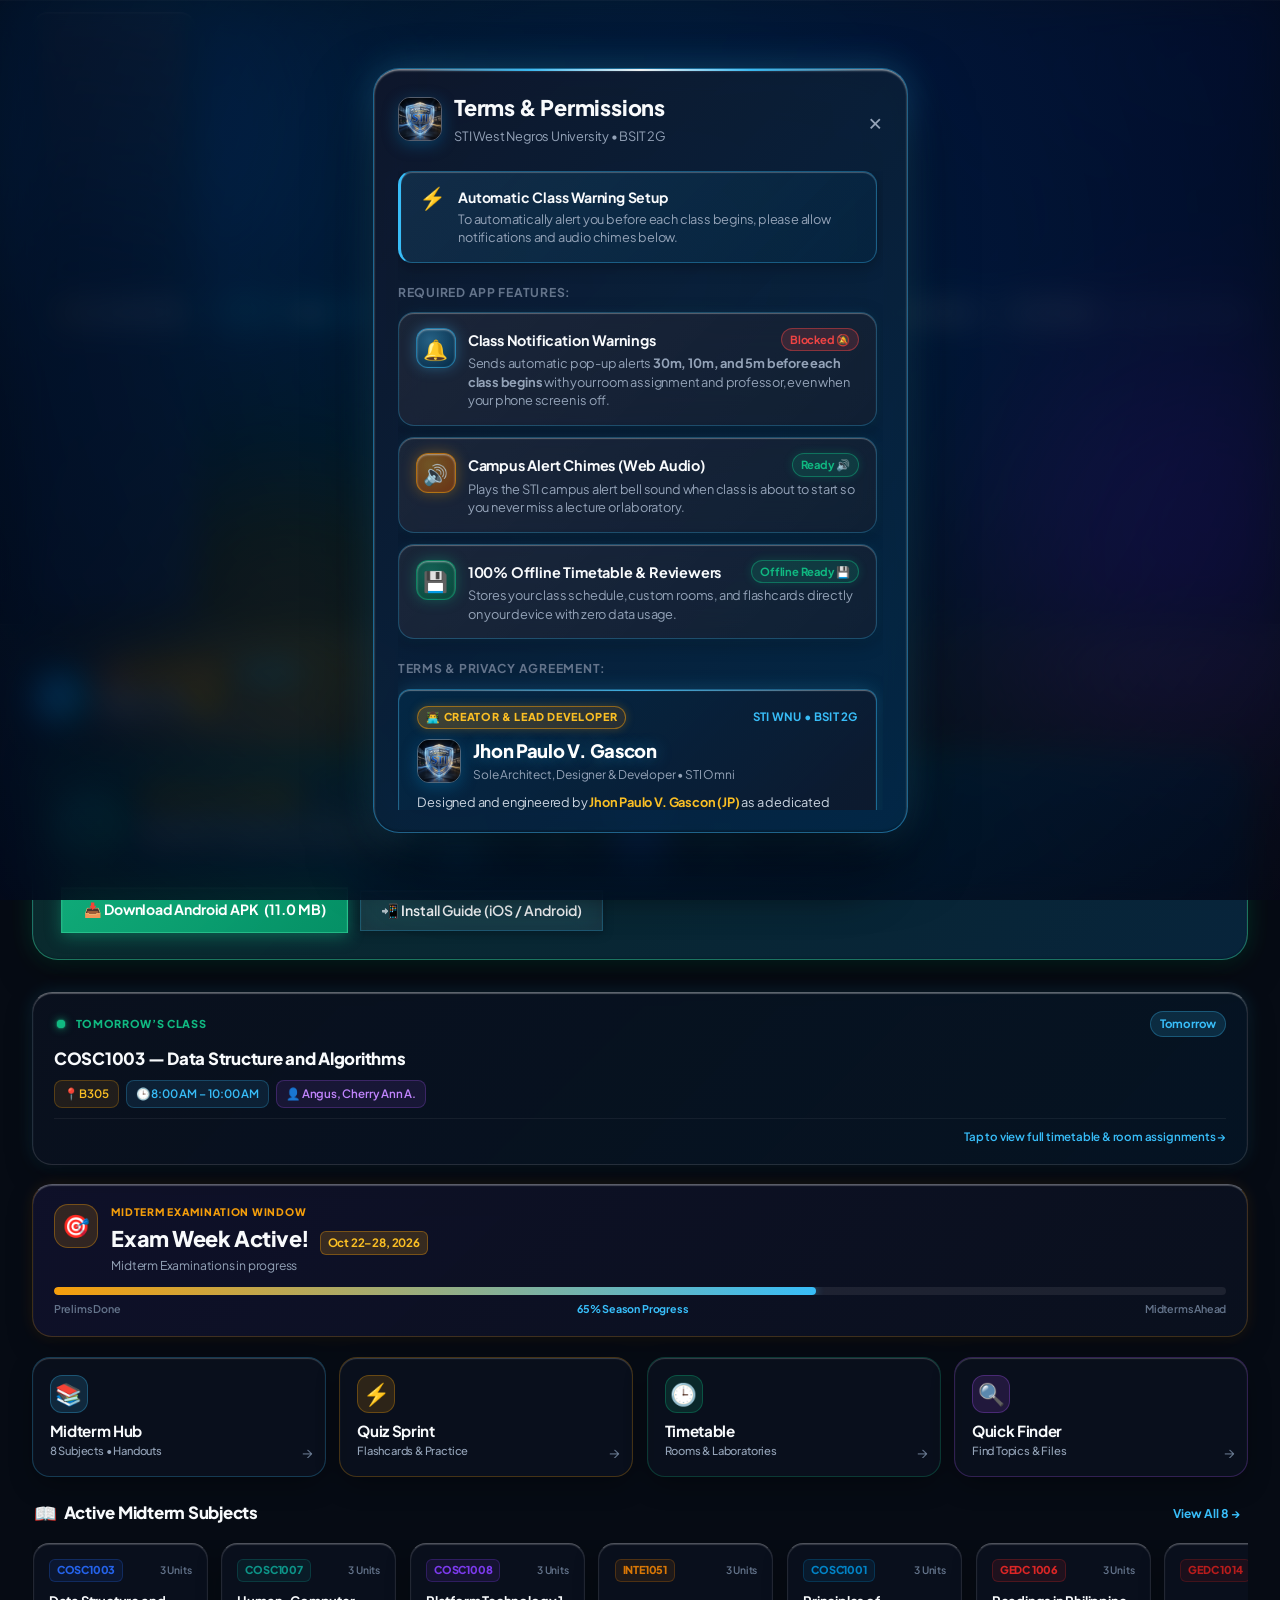
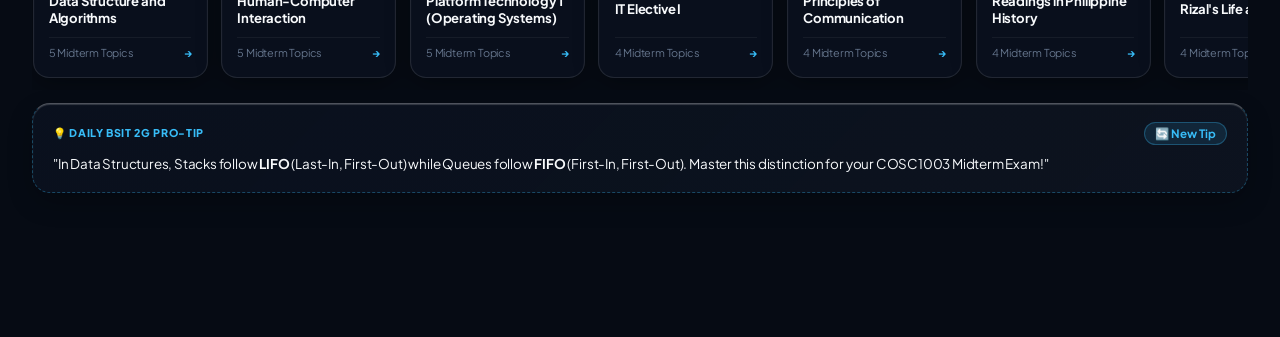
==== commit 3cc28f5e: "feat(nav): smooth slide transitions, toggle Midterm FAB return, swipe-back gesture, and zero-jitter " ====
--- a/index.html
+++ b/index.html
@@ -8,8 +8,8 @@
   <link rel="preconnect" href="https://fonts.googleapis.com">
   <link rel="preconnect" href="https://fonts.gstatic.com" crossorigin>
   <link href="https://fonts.googleapis.com/css2?family=Plus+Jakarta+Sans:wght@300;400;500;600;700;800&family=Inter:wght@400;500;600;700;800&display=swap" rel="stylesheet">
-  <link rel="preload" href="css/style.css?v=29" as="style">
-  <link rel="stylesheet" href="css/style.css?v=29">
+  <link rel="preload" href="css/style.css?v=30" as="style">
+  <link rel="stylesheet" href="css/style.css?v=30">
   <title>STI Omni &bull; BSIT 2G Study Hub</title>
   <link rel="icon" href="assets/icons/sti_crest_modern_128.png">
   <link rel="manifest" href="manifest.json">
@@ -1661,10 +1661,10 @@
   </div>
 
   <!-- Scripts -->
-  <script src="js/data/seeds.js"></script>
-  <script src="js/offline-storage.js"></script>
-  <script src="js/schedule.js"></script>
-  <script src="js/quiz.js"></script>
-  <script src="js/app.js"></script>
+  <script src="js/data/seeds.js?v=30"></script>
+  <script src="js/offline-storage.js?v=30"></script>
+  <script src="js/schedule.js?v=30"></script>
+  <script src="js/quiz.js?v=30"></script>
+  <script src="js/app.js?v=30"></script>
 </body>
 </html>
--- a/css/style.css
+++ b/css/style.css
@@ -1300,16 +1300,57 @@
 
 .view-section {
   display: none;
-  animation: fadeIn 0.25s ease-out;
+  opacity: 0;
+  will-change: transform, opacity;
+  backface-visibility: hidden;
+  -webkit-backface-visibility: hidden;
 }
 
 .view-section.active {
   display: block;
-}
-
-@keyframes fadeIn {
-  from { opacity: 0; transform: translateY(6px); }
-  to { opacity: 1; transform: translateY(0); }
+  opacity: 1;
+}
+
+/* Default initial load fade */
+.view-section.active:not(.view-slide-forward):not(.view-slide-back) {
+  animation: viewFadeSimple 0.16s ease-out forwards;
+}
+
+/* Silky-Smooth 120 FPS Mobile Slide Forward (from right) */
+.view-section.active.view-slide-forward {
+  animation: viewSlideForward 0.24s cubic-bezier(0.16, 1, 0.3, 1) forwards;
+}
+
+/* Silky-Smooth 120 FPS Mobile Slide Back (from left) */
+.view-section.active.view-slide-back {
+  animation: viewSlideBack 0.24s cubic-bezier(0.16, 1, 0.3, 1) forwards;
+}
+
+@keyframes viewFadeSimple {
+  from { opacity: 0; }
+  to { opacity: 1; }
+}
+
+@keyframes viewSlideForward {
+  0% {
+    opacity: 0;
+    transform: translate3d(22px, 0, 0);
+  }
+  100% {
+    opacity: 1;
+    transform: translate3d(0, 0, 0);
+  }
+}
+
+@keyframes viewSlideBack {
+  0% {
+    opacity: 0;
+    transform: translate3d(-22px, 0, 0);
+  }
+  100% {
+    opacity: 1;
+    transform: translate3d(0, 0, 0);
+  }
 }
 
 /* Common Section Header */
@@ -3685,16 +3726,6 @@
   display: none !important;
 }
 
-.view-section.active {
-  display: block;
-  animation: viewFadeIn 0.22s cubic-bezier(0.16, 1, 0.3, 1) forwards;
-}
-
-@keyframes viewFadeIn {
-  from { opacity: 0; transform: translateY(6px); }
-  to { opacity: 1; transform: translateY(0); }
-}
-
 /* GPU Hardware Acceleration on Heavy Interactive Elements */
 .flashcard,
 .stat-card,
@@ -5568,6 +5599,24 @@
 
 .bottom-nav-fab.active .fab-svg {
   transform: rotate(45deg);
+}
+
+.bottom-nav-fab.active ~ .fab-sublabel {
+  color: #f59e0b;
+  font-weight: 800;
+}
+
+[data-theme="light"] .bottom-nav-fab.active .fab-circle {
+  border-color: #ffffff;
+  background: linear-gradient(135deg, #f59e0b 0%, #d97706 100%);
+  box-shadow: 
+    0 12px 24px -4px rgba(245, 158, 11, 0.45),
+    0 0 20px rgba(245, 158, 11, 0.35),
+    inset 0 1.5px 2px rgba(255, 255, 255, 0.85);
+}
+
+[data-theme="light"] .bottom-nav-fab.active ~ .fab-sublabel {
+  color: #d97706;
 }
 
 @keyframes fabBouncePop {
--- a/css/style.css
+++ b/css/style.css
@@ -1300,16 +1300,57 @@
 
 .view-section {
   display: none;
-  animation: fadeIn 0.25s ease-out;
+  opacity: 0;
+  will-change: transform, opacity;
+  backface-visibility: hidden;
+  -webkit-backface-visibility: hidden;
 }
 
 .view-section.active {
   display: block;
-}
-
-@keyframes fadeIn {
-  from { opacity: 0; transform: translateY(6px); }
-  to { opacity: 1; transform: translateY(0); }
+  opacity: 1;
+}
+
+/* Default initial load fade */
+.view-section.active:not(.view-slide-forward):not(.view-slide-back) {
+  animation: viewFadeSimple 0.16s ease-out forwards;
+}
+
+/* Silky-Smooth 120 FPS Mobile Slide Forward (from right) */
+.view-section.active.view-slide-forward {
+  animation: viewSlideForward 0.24s cubic-bezier(0.16, 1, 0.3, 1) forwards;
+}
+
+/* Silky-Smooth 120 FPS Mobile Slide Back (from left) */
+.view-section.active.view-slide-back {
+  animation: viewSlideBack 0.24s cubic-bezier(0.16, 1, 0.3, 1) forwards;
+}
+
+@keyframes viewFadeSimple {
+  from { opacity: 0; }
+  to { opacity: 1; }
+}
+
+@keyframes viewSlideForward {
+  0% {
+    opacity: 0;
+    transform: translate3d(22px, 0, 0);
+  }
+  100% {
+    opacity: 1;
+    transform: translate3d(0, 0, 0);
+  }
+}
+
+@keyframes viewSlideBack {
+  0% {
+    opacity: 0;
+    transform: translate3d(-22px, 0, 0);
+  }
+  100% {
+    opacity: 1;
+    transform: translate3d(0, 0, 0);
+  }
 }
 
 /* Common Section Header */
@@ -3685,16 +3726,6 @@
   display: none !important;
 }
 
-.view-section.active {
-  display: block;
-  animation: viewFadeIn 0.22s cubic-bezier(0.16, 1, 0.3, 1) forwards;
-}
-
-@keyframes viewFadeIn {
-  from { opacity: 0; transform: translateY(6px); }
-  to { opacity: 1; transform: translateY(0); }
-}
-
 /* GPU Hardware Acceleration on Heavy Interactive Elements */
 .flashcard,
 .stat-card,
@@ -5568,6 +5599,24 @@
 
 .bottom-nav-fab.active .fab-svg {
   transform: rotate(45deg);
+}
+
+.bottom-nav-fab.active ~ .fab-sublabel {
+  color: #f59e0b;
+  font-weight: 800;
+}
+
+[data-theme="light"] .bottom-nav-fab.active .fab-circle {
+  border-color: #ffffff;
+  background: linear-gradient(135deg, #f59e0b 0%, #d97706 100%);
+  box-shadow: 
+    0 12px 24px -4px rgba(245, 158, 11, 0.45),
+    0 0 20px rgba(245, 158, 11, 0.35),
+    inset 0 1.5px 2px rgba(255, 255, 255, 0.85);
+}
+
+[data-theme="light"] .bottom-nav-fab.active ~ .fab-sublabel {
+  color: #d97706;
 }
 
 @keyframes fabBouncePop {
